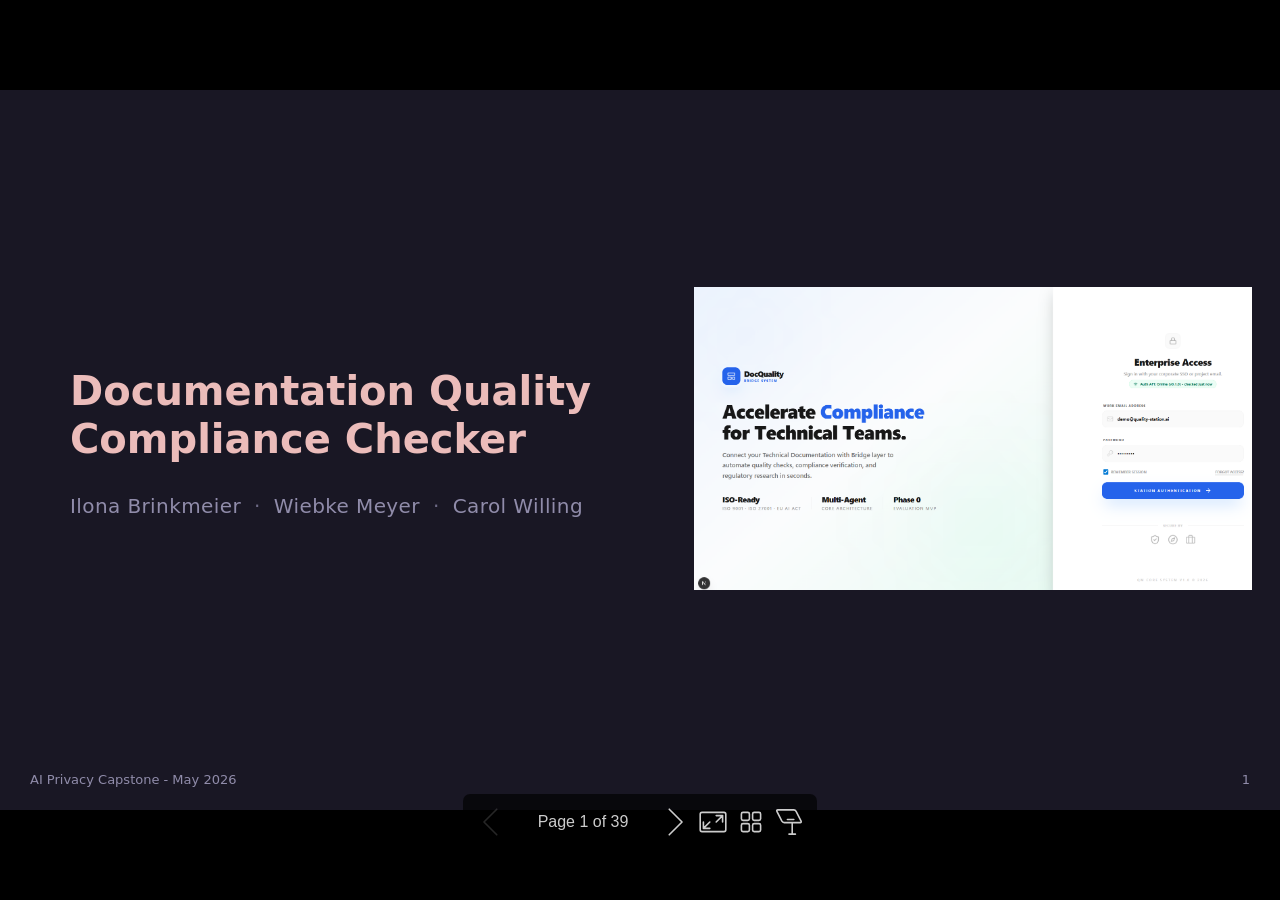
==== docs/capstone-presentation.html @ 7db559d5 "Update styling for second risk" ====
<!DOCTYPE html><html lang="C"><head><title>Documentation Quality Compliance Checker</title><meta property="og:title" content="Documentation Quality Compliance Checker"><meta charset="UTF-8"><meta name="viewport" content="width=device-width,height=device-height,initial-scale=1.0"><meta name="apple-mobile-web-app-capable" content="yes"><meta http-equiv="X-UA-Compatible" content="ie=edge"><meta property="og:type" content="website"><meta name="twitter:card" content="summary"><style>@media screen{body[data-bespoke-view=""] .bespoke-marp-parent>.bespoke-marp-osc>button,body[data-bespoke-view=next] .bespoke-marp-parent>.bespoke-marp-osc>button,body[data-bespoke-view=overview] button.bespoke-marp-overview-close,body[data-bespoke-view=presenter] .bespoke-marp-presenter-container .bespoke-marp-presenter-info-container .bespoke-marp-presenter-info-page-area .bespoke-marp-presenter-info-page,body[data-bespoke-view=presenter] .bespoke-marp-presenter-container .bespoke-marp-presenter-info-container button,body[data-bespoke-view=presenter] .bespoke-marp-presenter-container .bespoke-marp-presenter-note-container button{appearance:none;background-color:initial;border:0;color:inherit;cursor:pointer;font-size:inherit;opacity:.8;outline:none;padding:0;transition:opacity .2s linear;-webkit-tap-highlight-color:transparent}body[data-bespoke-view=""] .bespoke-marp-parent>.bespoke-marp-osc>button:disabled,body[data-bespoke-view=next] .bespoke-marp-parent>.bespoke-marp-osc>button:disabled,body[data-bespoke-view=overview] button.bespoke-marp-overview-close:disabled,body[data-bespoke-view=presenter] .bespoke-marp-presenter-container .bespoke-marp-presenter-info-container .bespoke-marp-presenter-info-page-area .bespoke-marp-presenter-info-page:disabled,body[data-bespoke-view=presenter] .bespoke-marp-presenter-container .bespoke-marp-presenter-info-container button:disabled,body[data-bespoke-view=presenter] .bespoke-marp-presenter-container .bespoke-marp-presenter-note-container button:disabled{cursor:not-allowed;opacity:.15!important}body[data-bespoke-view=""] .bespoke-marp-parent>.bespoke-marp-osc>button:hover,body[data-bespoke-view=next] .bespoke-marp-parent>.bespoke-marp-osc>button:hover,body[data-bespoke-view=overview] button.bespoke-marp-overview-close:hover,body[data-bespoke-view=presenter] .bespoke-marp-presenter-container .bespoke-marp-presenter-info-container .bespoke-marp-presenter-info-page-area .bespoke-marp-presenter-info-page:hover,body[data-bespoke-view=presenter] .bespoke-marp-presenter-container .bespoke-marp-presenter-info-container button:hover,body[data-bespoke-view=presenter] .bespoke-marp-presenter-container .bespoke-marp-presenter-note-container button:hover{opacity:1}body[data-bespoke-view=""] .bespoke-marp-parent>.bespoke-marp-osc>button:hover:active,body[data-bespoke-view=next] .bespoke-marp-parent>.bespoke-marp-osc>button:hover:active,body[data-bespoke-view=overview] button.bespoke-marp-overview-close:hover:active,body[data-bespoke-view=presenter] .bespoke-marp-presenter-container .bespoke-marp-presenter-info-container .bespoke-marp-presenter-info-page-area .bespoke-marp-presenter-info-page:hover:active,body[data-bespoke-view=presenter] .bespoke-marp-presenter-container .bespoke-marp-presenter-info-container button:hover:active,body[data-bespoke-view=presenter] .bespoke-marp-presenter-container .bespoke-marp-presenter-note-container button:hover:active{opacity:.6}body[data-bespoke-view=""] .bespoke-marp-parent>.bespoke-marp-osc>button:hover:not(:disabled),body[data-bespoke-view=next] .bespoke-marp-parent>.bespoke-marp-osc>button:hover:not(:disabled),body[data-bespoke-view=overview] button.bespoke-marp-overview-close:hover:not(:disabled),body[data-bespoke-view=presenter] .bespoke-marp-presenter-container .bespoke-marp-presenter-info-container .bespoke-marp-presenter-info-page-area .bespoke-marp-presenter-info-page:hover:not(:disabled),body[data-bespoke-view=presenter] .bespoke-marp-presenter-container .bespoke-marp-presenter-info-container button:hover:not(:disabled),body[data-bespoke-view=presenter] .bespoke-marp-presenter-container .bespoke-marp-presenter-note-container button:hover:not(:disabled){transition:none}body[data-bespoke-view=""] .bespoke-marp-parent>.bespoke-marp-osc>button[data-bespoke-marp-osc=prev],body[data-bespoke-view=next] .bespoke-marp-parent>.bespoke-marp-osc>button[data-bespoke-marp-osc=prev],body[data-bespoke-view=presenter] .bespoke-marp-presenter-container .bespoke-marp-presenter-info-container button.bespoke-marp-presenter-info-page-prev{background:#0000 url("[data-uri]") no-repeat 50%;background-size:contain;overflow:hidden;text-indent:100%;white-space:nowrap}body[data-bespoke-view=""] .bespoke-marp-parent>.bespoke-marp-osc>button[data-bespoke-marp-osc=next],body[data-bespoke-view=next] .bespoke-marp-parent>.bespoke-marp-osc>button[data-bespoke-marp-osc=next],body[data-bespoke-view=presenter] .bespoke-marp-presenter-container .bespoke-marp-presenter-info-container button.bespoke-marp-presenter-info-page-next{background:#0000 url("[data-uri]") no-repeat 50%;background-size:contain;overflow:hidden;text-indent:100%;white-space:nowrap}body[data-bespoke-view=""] .bespoke-marp-parent>.bespoke-marp-osc>button[data-bespoke-marp-osc=fullscreen],body[data-bespoke-view=next] .bespoke-marp-parent>.bespoke-marp-osc>button[data-bespoke-marp-osc=fullscreen]{background:#0000 url("[data-uri]") no-repeat 50%;background-size:contain;overflow:hidden;text-indent:100%;white-space:nowrap}body[data-bespoke-view=""] .bespoke-marp-parent>.bespoke-marp-osc>button.exit[data-bespoke-marp-osc=fullscreen],body[data-bespoke-view=next] .bespoke-marp-parent>.bespoke-marp-osc>button.exit[data-bespoke-marp-osc=fullscreen]{background-image:url("[data-uri]")}body[data-bespoke-view=""] .bespoke-marp-parent>.bespoke-marp-osc>button[data-bespoke-marp-osc=presenter],body[data-bespoke-view=next] .bespoke-marp-parent>.bespoke-marp-osc>button[data-bespoke-marp-osc=presenter]{background:#0000 url("[data-uri]") no-repeat 50%;background-size:contain;overflow:hidden;text-indent:100%;white-space:nowrap}body[data-bespoke-view=overview] button.bespoke-marp-overview-close,body[data-bespoke-view=presenter] .bespoke-marp-presenter-container .bespoke-marp-presenter-note-container button.bespoke-marp-presenter-note-bigger{background:#0000 url("[data-uri]") no-repeat 50%;background-size:contain;overflow:hidden;text-indent:100%;white-space:nowrap}body[data-bespoke-view=presenter] .bespoke-marp-presenter-container .bespoke-marp-presenter-note-container button.bespoke-marp-presenter-note-smaller{background:#0000 url("[data-uri]") no-repeat 50%;background-size:contain;overflow:hidden;text-indent:100%;white-space:nowrap}body[data-bespoke-view=""] .bespoke-marp-parent>.bespoke-marp-osc>button[data-bespoke-marp-osc=overview],body[data-bespoke-view=next] .bespoke-marp-parent>.bespoke-marp-osc>button[data-bespoke-marp-osc=overview]{background:#0000 url("[data-uri]") no-repeat 50%;background-size:contain;overflow:hidden;text-indent:100%;white-space:nowrap}}@keyframes __bespoke_marp_transition_reduced_outgoing__{0%{opacity:1}to{opacity:0}}@keyframes __bespoke_marp_transition_reduced_incoming__{0%{mix-blend-mode:plus-lighter;opacity:0}to{mix-blend-mode:plus-lighter;opacity:1}}.bespoke-marp-note,.bespoke-marp-osc,.bespoke-progress-parent{display:none;transition:none}@media screen{::view-transition-group(*){animation-duration:var(--marp-bespoke-transition-animation-duration,.5s);animation-timing-function:ease}::view-transition-new(*),::view-transition-old(*){animation-delay:0s;animation-direction:var(--marp-bespoke-transition-animation-direction,normal);animation-duration:var(--marp-bespoke-transition-animation-duration,.5s);animation-fill-mode:both;animation-name:var(--marp-bespoke-transition-animation-name,var(--marp-bespoke-transition-animation-name-fallback,__bespoke_marp_transition_no_animation__));mix-blend-mode:normal}::view-transition-old(*){--marp-bespoke-transition-animation-name-fallback:__bespoke_marp_transition_reduced_outgoing__;animation-timing-function:ease}::view-transition-new(*){--marp-bespoke-transition-animation-name-fallback:__bespoke_marp_transition_reduced_incoming__;animation-timing-function:ease}::view-transition-new(root),::view-transition-old(root){animation-timing-function:linear}::view-transition-new(__bespoke_marp_transition_osc__),::view-transition-old(__bespoke_marp_transition_osc__){animation-duration:0s!important;animation-name:__bespoke_marp_transition_osc__!important}::view-transition-new(__bespoke_marp_transition_osc__){opacity:0!important}.bespoke-marp-transition-warming-up::view-transition-group(*),.bespoke-marp-transition-warming-up::view-transition-new(*),.bespoke-marp-transition-warming-up::view-transition-old(*){animation-play-state:paused!important}body,html{height:100%;margin:0}body{background:#000;overflow:hidden}svg.bespoke-marp-slide{content-visibility:hidden;interactivity:inert;opacity:0;pointer-events:none;z-index:-1}svg.bespoke-marp-slide:not(.bespoke-marp-active) *{view-transition-name:none!important}svg.bespoke-marp-slide.bespoke-marp-active{content-visibility:visible;interactivity:auto;opacity:1;pointer-events:auto;z-index:0}svg.bespoke-marp-slide.bespoke-marp-active.bespoke-marp-active-ready *{animation-name:__bespoke_marp__!important}@supports not (content-visibility:hidden){svg.bespoke-marp-slide[data-bespoke-marp-load=hideable]{display:none}svg.bespoke-marp-slide[data-bespoke-marp-load=hideable].bespoke-marp-active{display:block}}}@media screen and (prefers-reduced-motion:reduce){svg.bespoke-marp-slide *{view-transition-name:none!important}}@media screen{[data-bespoke-marp-fragment=inactive]{visibility:hidden}body[data-bespoke-view=""] .bespoke-marp-parent,body[data-bespoke-view=next] .bespoke-marp-parent{inset:0;position:absolute}body[data-bespoke-view=""] .bespoke-marp-parent>.bespoke-marp-osc,body[data-bespoke-view=next] .bespoke-marp-parent>.bespoke-marp-osc{background:#000000a6;border-radius:7px;bottom:50px;color:#fff;contain:paint;display:block;font-family:Helvetica,Arial,sans-serif;font-size:16px;left:50%;line-height:0;opacity:1;padding:12px;position:absolute;touch-action:manipulation;transform:translateX(-50%);transition:opacity .2s linear;-webkit-user-select:none;user-select:none;view-transition-name:__bespoke_marp_transition_osc__;white-space:nowrap;will-change:transform;z-index:1}body[data-bespoke-view=""] .bespoke-marp-parent>.bespoke-marp-osc>:where(*),body[data-bespoke-view=next] .bespoke-marp-parent>.bespoke-marp-osc>:where(*){margin-left:6px}body[data-bespoke-view=""] .bespoke-marp-parent>.bespoke-marp-osc>:where(*):where(:first-child),body[data-bespoke-view=next] .bespoke-marp-parent>.bespoke-marp-osc>:where(*):where(:first-child){margin-left:0}body[data-bespoke-view=""] .bespoke-marp-parent>.bespoke-marp-osc>span,body[data-bespoke-view=next] .bespoke-marp-parent>.bespoke-marp-osc>span{opacity:.8}body[data-bespoke-view=""] .bespoke-marp-parent>.bespoke-marp-osc>span[data-bespoke-marp-osc=page],body[data-bespoke-view=next] .bespoke-marp-parent>.bespoke-marp-osc>span[data-bespoke-marp-osc=page]{display:inline-block;min-width:140px;text-align:center}body[data-bespoke-view=""] .bespoke-marp-parent>.bespoke-marp-osc>button[data-bespoke-marp-osc=fullscreen],body[data-bespoke-view=""] .bespoke-marp-parent>.bespoke-marp-osc>button[data-bespoke-marp-osc=next],body[data-bespoke-view=""] .bespoke-marp-parent>.bespoke-marp-osc>button[data-bespoke-marp-osc=overview],body[data-bespoke-view=""] .bespoke-marp-parent>.bespoke-marp-osc>button[data-bespoke-marp-osc=presenter],body[data-bespoke-view=""] .bespoke-marp-parent>.bespoke-marp-osc>button[data-bespoke-marp-osc=prev],body[data-bespoke-view=next] .bespoke-marp-parent>.bespoke-marp-osc>button[data-bespoke-marp-osc=fullscreen],body[data-bespoke-view=next] .bespoke-marp-parent>.bespoke-marp-osc>button[data-bespoke-marp-osc=next],body[data-bespoke-view=next] .bespoke-marp-parent>.bespoke-marp-osc>button[data-bespoke-marp-osc=overview],body[data-bespoke-view=next] .bespoke-marp-parent>.bespoke-marp-osc>button[data-bespoke-marp-osc=presenter],body[data-bespoke-view=next] .bespoke-marp-parent>.bespoke-marp-osc>button[data-bespoke-marp-osc=prev]{height:32px;line-height:32px;width:32px}body[data-bespoke-view=""] .bespoke-marp-parent.bespoke-marp-inactive,body[data-bespoke-view=next] .bespoke-marp-parent.bespoke-marp-inactive{cursor:none}body[data-bespoke-view=""] .bespoke-marp-parent.bespoke-marp-inactive>.bespoke-marp-osc,body[data-bespoke-view=next] .bespoke-marp-parent.bespoke-marp-inactive>.bespoke-marp-osc{opacity:0;pointer-events:none}body[data-bespoke-view=""] svg.bespoke-marp-slide,body[data-bespoke-view=next] svg.bespoke-marp-slide{height:100%;left:0;position:absolute;top:0;width:100%}body[data-bespoke-view=""] .bespoke-progress-parent{background:#222;display:flex;height:5px;width:100%}body[data-bespoke-view=""] .bespoke-progress-parent+:where(.bespoke-marp-parent){top:5px}body[data-bespoke-view=""] .bespoke-progress-parent .bespoke-progress-bar{background:#0288d1;flex:0 0 0;transition:flex-basis .2s cubic-bezier(0,1,1,1)}body[data-bespoke-view=next]{background:#0000}body[data-bespoke-view=presenter]{background:#161616}body[data-bespoke-view=presenter] .bespoke-marp-presenter-container{display:grid;font-family:Helvetica,Arial,sans-serif;grid-template:"current dragbar next" minmax(140px,1fr) "current dragbar note" 2fr "info    dragbar note" 3em;grid-template-columns:minmax(3px,var(--bespoke-marp-presenter-split-ratio,66%)) 0 minmax(3px,1fr);height:100%;left:0;position:absolute;top:0;width:100%}body[data-bespoke-view=presenter] .bespoke-marp-presenter-container :where(.bespoke-marp-parent){grid-area:current;overflow:hidden;position:relative}body[data-bespoke-view=presenter] .bespoke-marp-presenter-container :where(.bespoke-marp-parent) :where(svg.bespoke-marp-slide){height:calc(100% - 40px);left:20px;pointer-events:none;position:absolute;top:20px;-webkit-user-select:none;user-select:none;width:calc(100% - 40px)}body[data-bespoke-view=presenter] .bespoke-marp-presenter-container :where(.bespoke-marp-parent) :where(svg.bespoke-marp-slide).bespoke-marp-active{filter:drop-shadow(0 3px 10px rgba(0,0,0,.5))}body[data-bespoke-view=presenter] .bespoke-marp-presenter-container .bespoke-marp-presenter-dragbar-container{background:#0288d1;cursor:col-resize;grid-area:dragbar;margin-left:-3px;opacity:0;position:relative;transition:opacity .4s linear .1s;width:6px;z-index:10}body[data-bespoke-view=presenter] .bespoke-marp-presenter-container .bespoke-marp-presenter-dragbar-container:hover{opacity:1}body[data-bespoke-view=presenter] .bespoke-marp-presenter-container .bespoke-marp-presenter-dragbar-container.active{opacity:1;transition-delay:0s}body[data-bespoke-view=presenter] .bespoke-marp-presenter-container .bespoke-marp-presenter-next-container{background:#222;cursor:pointer;display:none;grid-area:next;overflow:hidden;position:relative}body[data-bespoke-view=presenter] .bespoke-marp-presenter-container .bespoke-marp-presenter-next-container.active{display:block}body[data-bespoke-view=presenter] .bespoke-marp-presenter-container .bespoke-marp-presenter-next-container iframe.bespoke-marp-presenter-next{background:#0000;border:0;display:block;filter:drop-shadow(0 3px 10px rgba(0,0,0,.5));height:calc(100% - 40px);left:20px;pointer-events:none;position:absolute;interactivity:inert;top:20px;-webkit-user-select:none;user-select:none;width:calc(100% - 40px)}body[data-bespoke-view=presenter] .bespoke-marp-presenter-container .bespoke-marp-presenter-note-container{background:#222;color:#eee;grid-area:note;position:relative;z-index:1}body[data-bespoke-view=presenter] .bespoke-marp-presenter-container .bespoke-marp-presenter-note-container button{height:1.5em;line-height:1.5em;width:1.5em}body[data-bespoke-view=presenter] .bespoke-marp-presenter-container .bespoke-marp-presenter-note-container .bespoke-marp-presenter-note-wrapper{display:block;inset:0;position:absolute}body[data-bespoke-view=presenter] .bespoke-marp-presenter-container .bespoke-marp-presenter-note-container .bespoke-marp-presenter-note-buttons{background:#000000a6;border-radius:4px;bottom:0;display:flex;gap:4px;margin:12px;opacity:0;padding:6px;pointer-events:none;position:absolute;right:0;transition:opacity .2s linear}body[data-bespoke-view=presenter] .bespoke-marp-presenter-container .bespoke-marp-presenter-note-container .bespoke-marp-presenter-note-buttons:focus-within,body[data-bespoke-view=presenter] .bespoke-marp-presenter-container .bespoke-marp-presenter-note-container .bespoke-marp-presenter-note-wrapper:focus-within+.bespoke-marp-presenter-note-buttons,body[data-bespoke-view=presenter] .bespoke-marp-presenter-container .bespoke-marp-presenter-note-container:hover .bespoke-marp-presenter-note-buttons{opacity:1;pointer-events:auto}body[data-bespoke-view=presenter] .bespoke-marp-presenter-container .bespoke-marp-presenter-note-container .bespoke-marp-note{box-sizing:border-box;font-size:calc(1.1em*var(--bespoke-marp-note-font-scale, 1));height:calc(100% - 40px);margin:20px;overflow:auto;padding-right:3px;white-space:pre-wrap;width:calc(100% - 40px);word-wrap:break-word;scrollbar-color:#eeeeee80 #0000;scrollbar-width:thin}body[data-bespoke-view=presenter] .bespoke-marp-presenter-container .bespoke-marp-presenter-note-container .bespoke-marp-note::-webkit-scrollbar{width:6px}body[data-bespoke-view=presenter] .bespoke-marp-presenter-container .bespoke-marp-presenter-note-container .bespoke-marp-note::-webkit-scrollbar-track{background:#0000}body[data-bespoke-view=presenter] .bespoke-marp-presenter-container .bespoke-marp-presenter-note-container .bespoke-marp-note::-webkit-scrollbar-thumb{background:#eeeeee80;border-radius:6px}body[data-bespoke-view=presenter] .bespoke-marp-presenter-container .bespoke-marp-presenter-note-container .bespoke-marp-note:empty{pointer-events:none}body[data-bespoke-view=presenter] .bespoke-marp-presenter-container .bespoke-marp-presenter-note-container .bespoke-marp-note.active{display:block}body[data-bespoke-view=presenter] .bespoke-marp-presenter-container .bespoke-marp-presenter-note-container .bespoke-marp-note p:first-child{margin-top:0}body[data-bespoke-view=presenter] .bespoke-marp-presenter-container .bespoke-marp-presenter-note-container .bespoke-marp-note p:last-child{margin-bottom:0}body[data-bespoke-view=presenter] .bespoke-marp-presenter-container .bespoke-marp-presenter-info-container{align-items:center;box-sizing:border-box;color:#eee;display:flex;flex-wrap:nowrap;grid-area:info;justify-content:center;overflow:hidden;padding:0 10px}body[data-bespoke-view=presenter] .bespoke-marp-presenter-container .bespoke-marp-presenter-info-container .bespoke-marp-presenter-info-page-area,body[data-bespoke-view=presenter] .bespoke-marp-presenter-container .bespoke-marp-presenter-info-container .bespoke-marp-presenter-info-time,body[data-bespoke-view=presenter] .bespoke-marp-presenter-container .bespoke-marp-presenter-info-container .bespoke-marp-presenter-info-timer{box-sizing:border-box;display:block;padding:0 10px;white-space:nowrap;width:100%}body[data-bespoke-view=presenter] .bespoke-marp-presenter-container .bespoke-marp-presenter-info-container button{height:1.5em;line-height:1.5em;width:1.5em}body[data-bespoke-view=presenter] .bespoke-marp-presenter-container .bespoke-marp-presenter-info-container .bespoke-marp-presenter-info-page-area{order:2;text-align:center}body[data-bespoke-view=presenter] .bespoke-marp-presenter-container .bespoke-marp-presenter-info-container .bespoke-marp-presenter-info-page-area .bespoke-marp-presenter-info-page{display:inline-block;min-width:120px;text-align:center}body[data-bespoke-view=presenter] .bespoke-marp-presenter-container .bespoke-marp-presenter-info-container .bespoke-marp-presenter-info-time{color:#999;order:1;text-align:left}body[data-bespoke-view=presenter] .bespoke-marp-presenter-container .bespoke-marp-presenter-info-container .bespoke-marp-presenter-info-timer{color:#999;order:3;text-align:right}body[data-bespoke-view=presenter] .bespoke-marp-presenter-container .bespoke-marp-presenter-info-container .bespoke-marp-presenter-info-timer:hover{cursor:pointer}body[data-bespoke-view=overview]{background:#161616;overflow:auto}body[data-bespoke-view=overview] [data-bespoke-marp-fragment=inactive]{visibility:visible}body[data-bespoke-view=overview] .bespoke-marp-overview-header{backdrop-filter:blur(4px);background:#222222d9;box-shadow:0 3px 10px #00000080;box-sizing:border-box;display:flex;height:48px;inset:0 0 auto;justify-content:flex-end;padding:10px;position:fixed;z-index:1}body[data-bespoke-view=overview] button.bespoke-marp-overview-close{height:28px;line-height:28px;transform:rotate(45deg);width:28px}body[data-bespoke-view=overview] .bespoke-marp-parent{display:grid;gap:40px;grid-template-columns:repeat(auto-fit,minmax(0,240px));justify-content:space-around;padding:30px}body[data-bespoke-view=overview] .bespoke-marp-parent svg.bespoke-marp-slide{--bov-selected:#0000;--bov-focus:#161616;--bov-focus-outline:#0000;background-image:conic-gradient(#161616 0 0),conic-gradient(var(--bov-focus) 0 0),conic-gradient(var(--bov-focus-outline) 0 0),conic-gradient(var(--bov-selected) 0 0);background-position:5px 5px,3px 3px,2px 2px,0 0;background-repeat:no-repeat;background-size:calc(100% - 10px) calc(100% - 10px),calc(100% - 6px) calc(100% - 6px),calc(100% - 4px) calc(100% - 4px),100% 100%;content-visibility:visible;cursor:pointer;filter:drop-shadow(0 3px 10px rgba(0,0,0,.5));margin:-6px;padding:6px;interactivity:auto;opacity:1;outline:0;pointer-events:auto;scroll-margin-block:30px;width:100%;z-index:0}body[data-bespoke-view=overview] .bespoke-marp-parent svg.bespoke-marp-slide *,body[data-bespoke-view=overview] .bespoke-marp-parent svg.bespoke-marp-slide.bespoke-marp-active *{pointer-events:none;interactivity:inert}body[data-bespoke-view=overview] .bespoke-marp-parent svg.bespoke-marp-slide:active,body[data-bespoke-view=overview] .bespoke-marp-parent svg.bespoke-marp-slide:focus-visible,body[data-bespoke-view=overview] .bespoke-marp-parent svg.bespoke-marp-slide:hover{--bov-focus-outline:#161616}body[data-bespoke-view=overview] .bespoke-marp-parent svg.bespoke-marp-slide:focus-visible,body[data-bespoke-view=overview] .bespoke-marp-parent svg.bespoke-marp-slide:hover{--bov-focus:#999}body[data-bespoke-view=overview] .bespoke-marp-parent svg.bespoke-marp-slide:active{--bov-focus:#eee}body[data-bespoke-view=overview] .bespoke-marp-parent svg.bespoke-marp-slide.bespoke-marp-active{--bov-selected:#0288d1}body[data-bespoke-view=overview]:has(.bespoke-marp-overview-header) .bespoke-marp-parent{padding-top:78px}body[data-bespoke-view=overview]:has(.bespoke-marp-overview-header) .bespoke-marp-parent svg.bespoke-marp-slide{scroll-margin-top:78px}.bespoke-marp-overview{background:#000000a6;inset:0;opacity:0;pointer-events:none;position:fixed;transition:opacity .1s ease;z-index:10}.bespoke-marp-overview iframe{background:#222;border:0;display:block;height:100%;left:0;position:absolute;top:0;width:100%}.bespoke-marp-overview[data-open="1"]{opacity:1;pointer-events:auto}}@media print{.bespoke-marp-overview,.bespoke-marp-presenter-info-container,.bespoke-marp-presenter-next-container,.bespoke-marp-presenter-note-container{display:none}}</style><style>@import "schema";@import "structure";div#\:\$p > svg > foreignObject > section{width:1280px;height:720px;box-sizing:border-box;overflow:hidden;position:relative;scroll-snap-align:center center;-webkit-text-size-adjust:100%;text-size-adjust:100%}div#\:\$p > svg > foreignObject > section::after{bottom:0;content:attr(data-marpit-pagination);padding:inherit;pointer-events:none;position:absolute;right:0}div#\:\$p > svg > foreignObject > section:not([data-marpit-pagination])::after{display:none}div#\:\$p > svg > foreignObject > section :is(h1, marp-h1){font-size:2em;margin-block:0.67em}div#\:\$p > svg > foreignObject > section video::-webkit-media-controls{will-change:transform}@page {size:1280px 720px;margin:0}@media print{html, body{background-color:#fff;margin:0;page-break-inside:avoid;break-inside:avoid-page}div#\:\$p > svg > foreignObject > section{page-break-before:always;break-before:page}div#\:\$p > svg > foreignObject > section, div#\:\$p > svg > foreignObject > section *{-webkit-print-color-adjust:exact!important;animation-delay:0s!important;animation-duration:0s!important;color-adjust:exact!important;print-color-adjust:exact!important;transition:none!important}div#\:\$p > svg[data-marpit-svg]{display:block;height:100vh;width:100vw}}div#\:\$p > svg > foreignObject > section{--fgColor-danger:light-dark(#d1242f, #f85149);--bgColor-attention-muted:light-dark(#fff8c5, #bb800926);--bgColor-muted:light-dark(#f6f8fa, #151b23);--bgColor-neutral-muted:light-dark(#818b981f, #656c7633);--borderColor-accent-emphasis:light-dark(#0969da, #1f6feb);--borderColor-attention-emphasis:light-dark(#9a6700, #9e6a03);--borderColor-danger-emphasis:light-dark(#cf222e, #da3633);--borderColor-default:light-dark(#d1d9e0, #3d444d);--borderColor-done-emphasis:light-dark(#8250df, #8957e5);--borderColor-success-emphasis:light-dark(#1a7f37, #238636);--color-prettylights-syntax-brackethighlighter-angle:light-dark(#59636e, #9198a1);--color-prettylights-syntax-brackethighlighter-unmatched:light-dark(#82071e, #f85149);--color-prettylights-syntax-carriage-return-bg:light-dark(#cf222e, #b62324);--color-prettylights-syntax-carriage-return-text:light-dark(#f6f8fa, #f0f6fc);--color-prettylights-syntax-comment:light-dark(#59636e, #9198a1);--color-prettylights-syntax-constant:light-dark(#0550ae, #79c0ff);--color-prettylights-syntax-constant-other-reference-link:light-dark(#0a3069, #a5d6ff);--color-prettylights-syntax-entity:light-dark(#6639ba, #d2a8ff);--color-prettylights-syntax-entity-tag:light-dark(#0550ae, #7ee787);--color-prettylights-syntax-invalid-illegal-text:light-dark(var(--fgColor-danger), var(--fgColor-danger));--color-prettylights-syntax-keyword:light-dark(#cf222e, #ff7b72);--color-prettylights-syntax-markup-changed-bg:light-dark(#ffd8b5, #5a1e02);--color-prettylights-syntax-markup-changed-text:light-dark(#953800, #ffdfb6);--color-prettylights-syntax-markup-deleted-bg:light-dark(#ffebe9, #67060c);--color-prettylights-syntax-markup-deleted-text:light-dark(#82071e, #ffdcd7);--color-prettylights-syntax-markup-heading:light-dark(#0550ae, #1f6feb);--color-prettylights-syntax-markup-ignored-bg:light-dark(#0550ae, #1158c7);--color-prettylights-syntax-markup-ignored-text:light-dark(#d1d9e0, #f0f6fc);--color-prettylights-syntax-markup-inserted-bg:light-dark(#dafbe1, #033a16);--color-prettylights-syntax-markup-inserted-text:light-dark(#116329, #aff5b4);--color-prettylights-syntax-markup-list:light-dark(#3b2300, #f2cc60);--color-prettylights-syntax-meta-diff-range:light-dark(#8250df, #d2a8ff);--color-prettylights-syntax-string:light-dark(#0a3069, #a5d6ff);--color-prettylights-syntax-string-regexp:light-dark(#116329, #7ee787);--color-prettylights-syntax-sublimelinter-gutter-mark:light-dark(#818b98, #3d444d);--color-prettylights-syntax-variable:light-dark(#953800, #ffa657);--fgColor-accent:light-dark(#0969da, #4493f8);--fgColor-attention:light-dark(#9a6700, #d29922);--fgColor-done:light-dark(#8250df, #ab7df8);--fgColor-muted:light-dark(#59636e, #9198a1);--fgColor-success:light-dark(#1a7f37, #3fb950);--bgColor-default:light-dark(#fff, #0d1117);--borderColor-muted:light-dark(#d1d9e0b3, #3d444db3);--color-prettylights-syntax-invalid-illegal-bg:light-dark(var(--bgColor-danger-muted), var(--bgColor-danger-muted));--color-prettylights-syntax-markup-bold:light-dark(#1f2328, #f0f6fc);--color-prettylights-syntax-markup-italic:light-dark(#1f2328, #f0f6fc);--color-prettylights-syntax-storage-modifier-import:light-dark(#1f2328, #f0f6fc);--fgColor-default:light-dark(#1f2328, #f0f6fc);--focus-outlineColor:light-dark(var(--borderColor-accent-emphasis), var(--borderColor-accent-emphasis));--borderColor-neutral-muted:light-dark(var(--borderColor-muted), var(--borderColor-muted));--base-size-16:calc(var(--marpit-root-font-size, 1rem) * 1);--base-size-24:calc(var(--marpit-root-font-size, 1rem) * 1.5);--base-size-4:calc(var(--marpit-root-font-size, 1rem) * 0.25);--base-size-40:calc(var(--marpit-root-font-size, 1rem) * 2.5);--base-size-8:calc(var(--marpit-root-font-size, 1rem) * 0.5);--base-text-weight-medium:500;--base-text-weight-normal:400;--base-text-weight-semibold:600;--fontStack-monospace:ui-monospace, SFMono-Regular, SF Mono, Menlo, Consolas, Liberation Mono, monospace;--fontStack-sansSerif:-apple-system, BlinkMacSystemFont, "Segoe UI", "Noto Sans", Helvetica, Arial, sans-serif, "Apple Color Emoji", "Segoe UI Emoji";}/*!
 * Marp default theme.
 *
 * @theme default
 * @author Yuki Hattori
 *
 * @auto-scaling true
 * @size 16:9 1280px 720px
 * @size 4:3 960px 720px
 */div#\:\$p > svg > foreignObject > section [data-theme=light],div#\:\$p > svg > foreignObject > section{color-scheme:light}div#\:\$p > svg > foreignObject > section [data-theme=dark],div#\:\$p > svg > foreignObject > section:where(.invert){color-scheme:dark}div#\:\$p > svg > foreignObject > section{-ms-text-size-adjust:100%;-webkit-text-size-adjust:100%;background-color:var(--bgColor-default);color:var(--fgColor-default);font-family:var(--fontStack-sansSerif, -apple-system, BlinkMacSystemFont, "Segoe UI", "Noto Sans", Helvetica, Arial, sans-serif, "Apple Color Emoji", "Segoe UI Emoji");font-size:16px;font-weight:var(--base-text-weight-normal, 400);line-height:1.5;margin:0;word-wrap:break-word}div#\:\$p > svg > foreignObject > section{--marpit-root-font-size:16px}div#\:\$p > svg > foreignObject > section a{text-decoration:underline;text-underline-offset:calc(var(--marpit-root-font-size, 1rem) * .2)}div#\:\$p > svg > foreignObject > section :is(h1, marp-h1):hover .anchor .octicon-link:before,div#\:\$p > svg > foreignObject > section :is(h2, marp-h2):hover .anchor .octicon-link:before,div#\:\$p > svg > foreignObject > section :is(h3, marp-h3):hover .anchor .octicon-link:before,div#\:\$p > svg > foreignObject > section :is(h4, marp-h4):hover .anchor .octicon-link:before,div#\:\$p > svg > foreignObject > section :is(h5, marp-h5):hover .anchor .octicon-link:before,div#\:\$p > svg > foreignObject > section :is(h6, marp-h6):hover .anchor .octicon-link:before{background-color:currentColor;content:" ";display:inline-block;height:16px;-webkit-mask-image:url('data:image/svg+xml;charset=utf-8,<svg xmlns="http://www.w3.org/2000/svg" aria-hidden="true" viewBox="0 0 16 16"><path fill-rule="evenodd" d="M7.775 3.275a.75.75 0 0 0 1.06 1.06l1.25-1.25a2 2 0 1 1 2.83 2.83l-2.5 2.5a2 2 0 0 1-2.83 0 .75.75 0 0 0-1.06 1.06 3.5 3.5 0 0 0 4.95 0l2.5-2.5a3.5 3.5 0 0 0-4.95-4.95zm-4.69 9.64a2 2 0 0 1 0-2.83l2.5-2.5a2 2 0 0 1 2.83 0 .75.75 0 0 0 1.06-1.06 3.5 3.5 0 0 0-4.95 0l-2.5 2.5a3.5 3.5 0 0 0 4.95 4.95l1.25-1.25a.75.75 0 0 0-1.06-1.06l-1.25 1.25a2 2 0 0 1-2.83 0"/></svg>');mask-image:url('data:image/svg+xml;charset=utf-8,<svg xmlns="http://www.w3.org/2000/svg" aria-hidden="true" viewBox="0 0 16 16"><path fill-rule="evenodd" d="M7.775 3.275a.75.75 0 0 0 1.06 1.06l1.25-1.25a2 2 0 1 1 2.83 2.83l-2.5 2.5a2 2 0 0 1-2.83 0 .75.75 0 0 0-1.06 1.06 3.5 3.5 0 0 0 4.95 0l2.5-2.5a3.5 3.5 0 0 0-4.95-4.95zm-4.69 9.64a2 2 0 0 1 0-2.83l2.5-2.5a2 2 0 0 1 2.83 0 .75.75 0 0 0 1.06-1.06 3.5 3.5 0 0 0-4.95 0l-2.5 2.5a3.5 3.5 0 0 0 4.95 4.95l1.25-1.25a.75.75 0 0 0-1.06-1.06l-1.25 1.25a2 2 0 0 1-2.83 0"/></svg>');width:16px}div#\:\$p > svg > foreignObject > section details,div#\:\$p > svg > foreignObject > section figcaption,div#\:\$p > svg > foreignObject > section figure{display:block}div#\:\$p > svg > foreignObject > section summary{display:list-item}div#\:\$p > svg > foreignObject > section [hidden]{display:none!important}div#\:\$p > svg > foreignObject > section a{background-color:transparent;color:var(--fgColor-accent);text-decoration:none}div#\:\$p > svg > foreignObject > section abbr[title]{border-bottom:none;-webkit-text-decoration:underline dotted;text-decoration:underline dotted}div#\:\$p > svg > foreignObject > section b,div#\:\$p > svg > foreignObject > section strong{font-weight:var(--base-text-weight-semibold, 600)}div#\:\$p > svg > foreignObject > section dfn{font-style:italic}div#\:\$p > svg > foreignObject > section :is(h1, marp-h1){border-bottom:1px solid var(--borderColor-muted);font-size:2em;font-weight:var(--base-text-weight-semibold, 600);margin:.67em 0;padding-bottom:.3em}div#\:\$p > svg > foreignObject > section mark{background-color:var(--bgColor-attention-muted);color:var(--fgColor-default)}div#\:\$p > svg > foreignObject > section small{font-size:90%}div#\:\$p > svg > foreignObject > section sub,div#\:\$p > svg > foreignObject > section sup{font-size:75%;line-height:0;position:relative;vertical-align:baseline}div#\:\$p > svg > foreignObject > section sub{bottom:-.25em}div#\:\$p > svg > foreignObject > section sup{top:-.5em}div#\:\$p > svg > foreignObject > section img{border-style:none;box-sizing:content-box;max-width:100%}div#\:\$p > svg > foreignObject > section code,div#\:\$p > svg > foreignObject > section kbd,div#\:\$p > svg > foreignObject > section :is(pre, marp-pre),div#\:\$p > svg > foreignObject > section samp{font-family:monospace;font-size:1em}div#\:\$p > svg > foreignObject > section figure{margin:1em var(--base-size-40)}div#\:\$p > svg > foreignObject > section hr{background:transparent;background-color:var(--borderColor-default);border:0;box-sizing:content-box;height:.25em;margin:var(--base-size-24) 0;overflow:hidden;padding:0}div#\:\$p > svg > foreignObject > section input{font:inherit;font-family:inherit;font-size:inherit;line-height:inherit;margin:0;overflow:visible}div#\:\$p > svg > foreignObject > section [type=button],div#\:\$p > svg > foreignObject > section [type=reset],div#\:\$p > svg > foreignObject > section [type=submit]{-webkit-appearance:button;-moz-appearance:button;appearance:button}div#\:\$p > svg > foreignObject > section [type=checkbox],div#\:\$p > svg > foreignObject > section [type=radio]{box-sizing:border-box;padding:0}div#\:\$p > svg > foreignObject > section [type=number]::-webkit-inner-spin-button,div#\:\$p > svg > foreignObject > section [type=number]::-webkit-outer-spin-button{height:auto}div#\:\$p > svg > foreignObject > section [type=search]::-webkit-search-cancel-button,div#\:\$p > svg > foreignObject > section [type=search]::-webkit-search-decoration{-webkit-appearance:none;appearance:none}div#\:\$p > svg > foreignObject > section ::-webkit-input-placeholder{color:inherit;opacity:.54}div#\:\$p > svg > foreignObject > section ::-webkit-file-upload-button{-webkit-appearance:button;appearance:button;font:inherit}div#\:\$p > svg > foreignObject > section a:hover{text-decoration:underline}div#\:\$p > svg > foreignObject > section ::-moz-placeholder{color:var(--fgColor-muted);opacity:1}div#\:\$p > svg > foreignObject > section ::placeholder{color:var(--fgColor-muted);opacity:1}div#\:\$p > svg > foreignObject > section hr:after,div#\:\$p > svg > foreignObject > section hr:before{content:"";display:table}div#\:\$p > svg > foreignObject > section hr:after{clear:both}div#\:\$p > svg > foreignObject > section table{border-collapse:collapse;border-spacing:0;display:block;font-variant:tabular-nums;max-width:100%;overflow:auto;width:-moz-max-content;width:max-content}div#\:\$p > svg > foreignObject > section td,div#\:\$p > svg > foreignObject > section th{padding:0}div#\:\$p > svg > foreignObject > section details summary{cursor:pointer}div#\:\$p > svg > foreignObject > section [role=button]:focus,div#\:\$p > svg > foreignObject > section a:focus,div#\:\$p > svg > foreignObject > section input[type=checkbox]:focus,div#\:\$p > svg > foreignObject > section input[type=radio]:focus{box-shadow:none;outline:2px solid var(--focus-outlineColor);outline-offset:-2px}div#\:\$p > svg > foreignObject > section [role=button]:focus:not(:focus-visible),div#\:\$p > svg > foreignObject > section a:focus:not(:focus-visible),div#\:\$p > svg > foreignObject > section input[type=checkbox]:focus:not(:focus-visible),div#\:\$p > svg > foreignObject > section input[type=radio]:focus:not(:focus-visible){outline:1px solid transparent}div#\:\$p > svg > foreignObject > section [role=button]:focus-visible,div#\:\$p > svg > foreignObject > section a:focus-visible,div#\:\$p > svg > foreignObject > section input[type=checkbox]:focus-visible,div#\:\$p > svg > foreignObject > section input[type=radio]:focus-visible{box-shadow:none;outline:2px solid var(--focus-outlineColor);outline-offset:-2px}div#\:\$p > svg > foreignObject > section a:not([class]):focus,div#\:\$p > svg > foreignObject > section a:not([class]):focus-visible,div#\:\$p > svg > foreignObject > section input[type=checkbox]:focus,div#\:\$p > svg > foreignObject > section input[type=checkbox]:focus-visible,div#\:\$p > svg > foreignObject > section input[type=radio]:focus,div#\:\$p > svg > foreignObject > section input[type=radio]:focus-visible{outline-offset:0}div#\:\$p > svg > foreignObject > section kbd{background-color:var(--bgColor-muted);border-bottom-color:var(--borderColor-neutral-muted);border:1px solid var(--borderColor-neutral-muted);border-radius:6px;box-shadow:inset 0 -1px 0 var(--borderColor-neutral-muted);color:var(--fgColor-default);display:inline-block;font:11px var(--fontStack-monospace, ui-monospace, SFMono-Regular, SF Mono, Menlo, Consolas, Liberation Mono, monospace);line-height:10px;padding:var(--base-size-4);vertical-align:middle}div#\:\$p > svg > foreignObject > section :is(h1, marp-h1),div#\:\$p > svg > foreignObject > section :is(h2, marp-h2),div#\:\$p > svg > foreignObject > section :is(h3, marp-h3),div#\:\$p > svg > foreignObject > section :is(h4, marp-h4),div#\:\$p > svg > foreignObject > section :is(h5, marp-h5),div#\:\$p > svg > foreignObject > section :is(h6, marp-h6){font-weight:var(--base-text-weight-semibold, 600);line-height:1.25;margin-bottom:var(--base-size-16);margin-top:var(--base-size-24)}div#\:\$p > svg > foreignObject > section :is(h2, marp-h2){border-bottom:1px solid var(--borderColor-muted);font-size:1.5em;padding-bottom:.3em}div#\:\$p > svg > foreignObject > section :is(h2, marp-h2),div#\:\$p > svg > foreignObject > section :is(h3, marp-h3){font-weight:var(--base-text-weight-semibold, 600)}div#\:\$p > svg > foreignObject > section :is(h3, marp-h3){font-size:1.25em}div#\:\$p > svg > foreignObject > section :is(h4, marp-h4){font-size:1em}div#\:\$p > svg > foreignObject > section :is(h4, marp-h4),div#\:\$p > svg > foreignObject > section :is(h5, marp-h5){font-weight:var(--base-text-weight-semibold, 600)}div#\:\$p > svg > foreignObject > section :is(h5, marp-h5){font-size:.875em}div#\:\$p > svg > foreignObject > section :is(h6, marp-h6){color:var(--fgColor-muted);font-size:.85em;font-weight:var(--base-text-weight-semibold, 600)}div#\:\$p > svg > foreignObject > section p{margin-bottom:10px;margin-top:0}div#\:\$p > svg > foreignObject > section blockquote{border-left:.25em solid var(--borderColor-default);color:var(--fgColor-muted);margin:0;padding:0 1em}div#\:\$p > svg > foreignObject > section ol,div#\:\$p > svg > foreignObject > section ul{margin-bottom:0;margin-top:0;padding-left:2em}div#\:\$p > svg > foreignObject > section ol ol,div#\:\$p > svg > foreignObject > section ul ol{list-style-type:lower-roman}div#\:\$p > svg > foreignObject > section ol ol ol,div#\:\$p > svg > foreignObject > section ol ul ol,div#\:\$p > svg > foreignObject > section ul ol ol,div#\:\$p > svg > foreignObject > section ul ul ol{list-style-type:lower-alpha}div#\:\$p > svg > foreignObject > section dd{margin-left:0}div#\:\$p > svg > foreignObject > section code,div#\:\$p > svg > foreignObject > section :is(pre, marp-pre),div#\:\$p > svg > foreignObject > section samp,div#\:\$p > svg > foreignObject > section tt{font-family:var(--fontStack-monospace, ui-monospace, SFMono-Regular, SF Mono, Menlo, Consolas, Liberation Mono, monospace);font-size:12px}div#\:\$p > svg > foreignObject > section :is(pre, marp-pre){margin-bottom:0;margin-top:0;word-wrap:normal}div#\:\$p > svg > foreignObject > section .octicon{display:inline-block;fill:currentColor;overflow:visible!important;vertical-align:text-bottom}div#\:\$p > svg > foreignObject > section input::-webkit-inner-spin-button,div#\:\$p > svg > foreignObject > section input::-webkit-outer-spin-button{-webkit-appearance:none;appearance:none;margin:0}div#\:\$p > svg > foreignObject > section .mr-2{margin-right:var(--base-size-8, 8px)!important}div#\:\$p > svg > foreignObject > section:after,div#\:\$p > svg > foreignObject > section:before{display:table}div#\:\$p > svg > foreignObject > section:after{clear:both}div#\:\$p > svg > foreignObject > section>:first-child{margin-top:0!important}div#\:\$p > svg > foreignObject > section>:last-child{margin-bottom:0!important}div#\:\$p > svg > foreignObject > section a:not([href]){color:inherit;text-decoration:none}div#\:\$p > svg > foreignObject > section .absent{color:var(--fgColor-danger)}div#\:\$p > svg > foreignObject > section .anchor{float:left;line-height:1;margin-left:-20px;padding-right:var(--base-size-4)}div#\:\$p > svg > foreignObject > section .anchor:focus{outline:none}div#\:\$p > svg > foreignObject > section blockquote,div#\:\$p > svg > foreignObject > section details,div#\:\$p > svg > foreignObject > section dl,div#\:\$p > svg > foreignObject > section ol,div#\:\$p > svg > foreignObject > section p,div#\:\$p > svg > foreignObject > section :is(pre, marp-pre),div#\:\$p > svg > foreignObject > section table,div#\:\$p > svg > foreignObject > section ul{margin-bottom:var(--base-size-16);margin-top:0}div#\:\$p > svg > foreignObject > section blockquote>:first-child{margin-top:0}div#\:\$p > svg > foreignObject > section blockquote>:last-child{margin-bottom:0}div#\:\$p > svg > foreignObject > section :is(h1, marp-h1) .octicon-link,div#\:\$p > svg > foreignObject > section :is(h2, marp-h2) .octicon-link,div#\:\$p > svg > foreignObject > section :is(h3, marp-h3) .octicon-link,div#\:\$p > svg > foreignObject > section :is(h4, marp-h4) .octicon-link,div#\:\$p > svg > foreignObject > section :is(h5, marp-h5) .octicon-link,div#\:\$p > svg > foreignObject > section :is(h6, marp-h6) .octicon-link{color:var(--fgColor-default);vertical-align:middle;visibility:hidden}div#\:\$p > svg > foreignObject > section :is(h1, marp-h1):hover .anchor,div#\:\$p > svg > foreignObject > section :is(h2, marp-h2):hover .anchor,div#\:\$p > svg > foreignObject > section :is(h3, marp-h3):hover .anchor,div#\:\$p > svg > foreignObject > section :is(h4, marp-h4):hover .anchor,div#\:\$p > svg > foreignObject > section :is(h5, marp-h5):hover .anchor,div#\:\$p > svg > foreignObject > section :is(h6, marp-h6):hover .anchor{text-decoration:none}div#\:\$p > svg > foreignObject > section :is(h1, marp-h1):hover .anchor .octicon-link,div#\:\$p > svg > foreignObject > section :is(h2, marp-h2):hover .anchor .octicon-link,div#\:\$p > svg > foreignObject > section :is(h3, marp-h3):hover .anchor .octicon-link,div#\:\$p > svg > foreignObject > section :is(h4, marp-h4):hover .anchor .octicon-link,div#\:\$p > svg > foreignObject > section :is(h5, marp-h5):hover .anchor .octicon-link,div#\:\$p > svg > foreignObject > section :is(h6, marp-h6):hover .anchor .octicon-link{visibility:visible}div#\:\$p > svg > foreignObject > section :is(h1, marp-h1) code,div#\:\$p > svg > foreignObject > section :is(h1, marp-h1) tt,div#\:\$p > svg > foreignObject > section :is(h2, marp-h2) code,div#\:\$p > svg > foreignObject > section :is(h2, marp-h2) tt,div#\:\$p > svg > foreignObject > section :is(h3, marp-h3) code,div#\:\$p > svg > foreignObject > section :is(h3, marp-h3) tt,div#\:\$p > svg > foreignObject > section :is(h4, marp-h4) code,div#\:\$p > svg > foreignObject > section :is(h4, marp-h4) tt,div#\:\$p > svg > foreignObject > section :is(h5, marp-h5) code,div#\:\$p > svg > foreignObject > section :is(h5, marp-h5) tt,div#\:\$p > svg > foreignObject > section :is(h6, marp-h6) code,div#\:\$p > svg > foreignObject > section :is(h6, marp-h6) tt{font-size:inherit;padding:0 .2em}div#\:\$p > svg > foreignObject > section summary :is(h1, marp-h1),div#\:\$p > svg > foreignObject > section summary :is(h2, marp-h2),div#\:\$p > svg > foreignObject > section summary :is(h3, marp-h3),div#\:\$p > svg > foreignObject > section summary :is(h4, marp-h4),div#\:\$p > svg > foreignObject > section summary :is(h5, marp-h5),div#\:\$p > svg > foreignObject > section summary :is(h6, marp-h6){display:inline-block}div#\:\$p > svg > foreignObject > section summary :is(h1, marp-h1) .anchor,div#\:\$p > svg > foreignObject > section summary :is(h2, marp-h2) .anchor,div#\:\$p > svg > foreignObject > section summary :is(h3, marp-h3) .anchor,div#\:\$p > svg > foreignObject > section summary :is(h4, marp-h4) .anchor,div#\:\$p > svg > foreignObject > section summary :is(h5, marp-h5) .anchor,div#\:\$p > svg > foreignObject > section summary :is(h6, marp-h6) .anchor{margin-left:-40px}div#\:\$p > svg > foreignObject > section summary :is(h1, marp-h1),div#\:\$p > svg > foreignObject > section summary :is(h2, marp-h2){border-bottom:0;padding-bottom:0}div#\:\$p > svg > foreignObject > section ol.no-list,div#\:\$p > svg > foreignObject > section ul.no-list{list-style-type:none;padding:0}div#\:\$p > svg > foreignObject > section ol[type="a s"]{list-style-type:lower-alpha}div#\:\$p > svg > foreignObject > section ol[type="A s"]{list-style-type:upper-alpha}div#\:\$p > svg > foreignObject > section ol[type="i s"]{list-style-type:lower-roman}div#\:\$p > svg > foreignObject > section ol[type="I s"]{list-style-type:upper-roman}div#\:\$p > svg > foreignObject > section div>ol:not([type]),div#\:\$p > svg > foreignObject > section ol[type="1"]{list-style-type:decimal}div#\:\$p > svg > foreignObject > section ol ol,div#\:\$p > svg > foreignObject > section ol ul,div#\:\$p > svg > foreignObject > section ul ol,div#\:\$p > svg > foreignObject > section ul ul{margin-bottom:0;margin-top:0}div#\:\$p > svg > foreignObject > section li>p{margin-top:var(--base-size-16)}div#\:\$p > svg > foreignObject > section li+li{margin-top:.25em}div#\:\$p > svg > foreignObject > section dl{padding:0}div#\:\$p > svg > foreignObject > section dl dt{font-size:1em;font-style:italic;font-weight:var(--base-text-weight-semibold, 600);margin-top:var(--base-size-16);padding:0}div#\:\$p > svg > foreignObject > section dl dd{margin-bottom:var(--base-size-16);padding:0 var(--base-size-16)}div#\:\$p > svg > foreignObject > section table th{font-weight:var(--base-text-weight-semibold, 600)}div#\:\$p > svg > foreignObject > section table td,div#\:\$p > svg > foreignObject > section table th{border:1px solid var(--borderColor-default);padding:6px 13px}div#\:\$p > svg > foreignObject > section table td>:last-child{margin-bottom:0}div#\:\$p > svg > foreignObject > section table tr{background-color:var(--bgColor-default);border-top:1px solid var(--borderColor-muted)}div#\:\$p > svg > foreignObject > section table tr:nth-child(2n){background-color:var(--bgColor-muted)}div#\:\$p > svg > foreignObject > section table img{background-color:transparent}div#\:\$p > svg > foreignObject > section img[align=right]{padding-left:20px}div#\:\$p > svg > foreignObject > section img[align=left]{padding-right:20px}div#\:\$p > svg > foreignObject > section .emoji{background-color:transparent;max-width:none;vertical-align:text-top}div#\:\$p > svg > foreignObject > section :is(span, marp-span).frame,div#\:\$p > svg > foreignObject > section :is(span, marp-span).frame>:is(span, marp-span){display:block;overflow:hidden}div#\:\$p > svg > foreignObject > section :is(span, marp-span).frame>:is(span, marp-span){border:1px solid var(--borderColor-default);float:left;margin:13px 0 0;padding:7px;width:auto}div#\:\$p > svg > foreignObject > section :is(span, marp-span).frame :is(span, marp-span) img{display:block;float:left}div#\:\$p > svg > foreignObject > section :is(span, marp-span).frame :is(span, marp-span) :is(span, marp-span){clear:both;color:var(--fgColor-default);display:block;padding:5px 0 0}div#\:\$p > svg > foreignObject > section :is(span, marp-span).align-center{clear:both;display:block;overflow:hidden}div#\:\$p > svg > foreignObject > section :is(span, marp-span).align-center>:is(span, marp-span){display:block;margin:13px auto 0;overflow:hidden;text-align:center}div#\:\$p > svg > foreignObject > section :is(span, marp-span).align-center :is(span, marp-span) img{margin:0 auto;text-align:center}div#\:\$p > svg > foreignObject > section :is(span, marp-span).align-right{clear:both;display:block;overflow:hidden}div#\:\$p > svg > foreignObject > section :is(span, marp-span).align-right>:is(span, marp-span){display:block;margin:13px 0 0;overflow:hidden;text-align:right}div#\:\$p > svg > foreignObject > section :is(span, marp-span).align-right :is(span, marp-span) img{margin:0;text-align:right}div#\:\$p > svg > foreignObject > section :is(span, marp-span).float-left{display:block;float:left;margin-right:13px;overflow:hidden}div#\:\$p > svg > foreignObject > section :is(span, marp-span).float-left :is(span, marp-span){margin:13px 0 0}div#\:\$p > svg > foreignObject > section :is(span, marp-span).float-right{display:block;float:right;margin-left:13px;overflow:hidden}div#\:\$p > svg > foreignObject > section :is(span, marp-span).float-right>:is(span, marp-span){display:block;margin:13px auto 0;overflow:hidden;text-align:right}div#\:\$p > svg > foreignObject > section code,div#\:\$p > svg > foreignObject > section tt{background-color:var(--bgColor-neutral-muted);border-radius:6px;font-size:85%;margin:0;padding:.2em .4em;white-space:break-spaces}div#\:\$p > svg > foreignObject > section code br,div#\:\$p > svg > foreignObject > section tt br{display:none}div#\:\$p > svg > foreignObject > section del code{text-decoration:inherit}div#\:\$p > svg > foreignObject > section samp{font-size:85%}div#\:\$p > svg > foreignObject > section :is(pre, marp-pre) code{font-size:100%}div#\:\$p > svg > foreignObject > section :is(pre, marp-pre)>code{background:transparent;border:0;margin:0;padding:0;white-space:pre;word-break:normal}div#\:\$p > svg > foreignObject > section .highlight{margin-bottom:var(--base-size-16)}div#\:\$p > svg > foreignObject > section .highlight :is(pre, marp-pre){margin-bottom:0;word-break:normal}div#\:\$p > svg > foreignObject > section :is(pre, marp-pre){background-color:var(--bgColor-muted);border-radius:6px;color:var(--fgColor-default);font-size:85%;line-height:1.45;overflow:auto;padding:var(--base-size-16)}div#\:\$p > svg > foreignObject > section :is(pre, marp-pre) code,div#\:\$p > svg > foreignObject > section :is(pre, marp-pre) tt{display:inline;line-height:inherit;margin:0;overflow:visible;padding:0;word-wrap:normal;background-color:transparent;border:0}div#\:\$p > svg > foreignObject > section .csv-data td,div#\:\$p > svg > foreignObject > section .csv-data th{font-size:12px;line-height:1;overflow:hidden;padding:5px;text-align:left;white-space:nowrap}div#\:\$p > svg > foreignObject > section .csv-data .blob-num{background:var(--bgColor-default);border:0;padding:10px var(--base-size-8) 9px;text-align:right}div#\:\$p > svg > foreignObject > section .csv-data tr{border-top:0}div#\:\$p > svg > foreignObject > section .csv-data th{background:var(--bgColor-muted);border-top:0;font-weight:var(--base-text-weight-semibold, 600)}div#\:\$p > svg > foreignObject > section [data-footnote-ref]:before{content:"["}div#\:\$p > svg > foreignObject > section [data-footnote-ref]:after{content:"]"}div#\:\$p > svg > foreignObject > section .footnotes{border-top:1px solid var(--borderColor-default);color:var(--fgColor-muted);font-size:12px}div#\:\$p > svg > foreignObject > section div#\:\$p > svg > foreignObject > section section.footnotes{--marpit-root-font-size:12px}div#\:\$p > svg > foreignObject > section .footnotes ol,div#\:\$p > svg > foreignObject > section .footnotes ol ul{padding-left:var(--base-size-16)}div#\:\$p > svg > foreignObject > section .footnotes ol ul{display:inline-block;margin-top:var(--base-size-16)}div#\:\$p > svg > foreignObject > section .footnotes li{position:relative}div#\:\$p > svg > foreignObject > section .footnotes li:target:before{border:2px solid var(--borderColor-accent-emphasis);border-radius:6px;bottom:calc(var(--base-size-8)*-1);content:"";left:calc(var(--base-size-24)*-1);pointer-events:none;position:absolute;right:calc(var(--base-size-8)*-1);top:calc(var(--base-size-8)*-1)}div#\:\$p > svg > foreignObject > section .footnotes li:target{color:var(--fgColor-default)}div#\:\$p > svg > foreignObject > section .footnotes .data-footnote-backref g-emoji{font-family:monospace}div#\:\$p > svg > foreignObject > section .pl-c{color:var(--color-prettylights-syntax-comment)}div#\:\$p > svg > foreignObject > section .pl-c1,div#\:\$p > svg > foreignObject > section .pl-s .pl-v{color:var(--color-prettylights-syntax-constant)}div#\:\$p > svg > foreignObject > section .pl-e,div#\:\$p > svg > foreignObject > section .pl-en{color:var(--color-prettylights-syntax-entity)}div#\:\$p > svg > foreignObject > section .pl-s .pl-s1,div#\:\$p > svg > foreignObject > section .pl-smi{color:var(--color-prettylights-syntax-storage-modifier-import)}div#\:\$p > svg > foreignObject > section .pl-ent{color:var(--color-prettylights-syntax-entity-tag)}div#\:\$p > svg > foreignObject > section .pl-k{color:var(--color-prettylights-syntax-keyword)}div#\:\$p > svg > foreignObject > section .pl-pds,div#\:\$p > svg > foreignObject > section .pl-s,div#\:\$p > svg > foreignObject > section .pl-s .pl-pse .pl-s1,div#\:\$p > svg > foreignObject > section .pl-sr,div#\:\$p > svg > foreignObject > section .pl-sr .pl-cce,div#\:\$p > svg > foreignObject > section .pl-sr .pl-sra,div#\:\$p > svg > foreignObject > section .pl-sr .pl-sre{color:var(--color-prettylights-syntax-string)}div#\:\$p > svg > foreignObject > section .pl-smw,div#\:\$p > svg > foreignObject > section .pl-v{color:var(--color-prettylights-syntax-variable)}div#\:\$p > svg > foreignObject > section .pl-bu{color:var(--color-prettylights-syntax-brackethighlighter-unmatched)}div#\:\$p > svg > foreignObject > section .pl-ii{background-color:var(--color-prettylights-syntax-invalid-illegal-bg);color:var(--color-prettylights-syntax-invalid-illegal-text)}div#\:\$p > svg > foreignObject > section .pl-c2{background-color:var(--color-prettylights-syntax-carriage-return-bg);color:var(--color-prettylights-syntax-carriage-return-text)}div#\:\$p > svg > foreignObject > section .pl-sr .pl-cce{color:var(--color-prettylights-syntax-string-regexp);font-weight:700}div#\:\$p > svg > foreignObject > section .pl-ml{color:var(--color-prettylights-syntax-markup-list)}div#\:\$p > svg > foreignObject > section .pl-mh,div#\:\$p > svg > foreignObject > section .pl-mh .pl-en,div#\:\$p > svg > foreignObject > section .pl-ms{color:var(--color-prettylights-syntax-markup-heading);font-weight:700}div#\:\$p > svg > foreignObject > section .pl-mi{color:var(--color-prettylights-syntax-markup-italic);font-style:italic}div#\:\$p > svg > foreignObject > section .pl-mb{color:var(--color-prettylights-syntax-markup-bold);font-weight:700}div#\:\$p > svg > foreignObject > section .pl-md{background-color:var(--color-prettylights-syntax-markup-deleted-bg);color:var(--color-prettylights-syntax-markup-deleted-text)}div#\:\$p > svg > foreignObject > section .pl-mi1{background-color:var(--color-prettylights-syntax-markup-inserted-bg);color:var(--color-prettylights-syntax-markup-inserted-text)}div#\:\$p > svg > foreignObject > section .pl-mc{background-color:var(--color-prettylights-syntax-markup-changed-bg);color:var(--color-prettylights-syntax-markup-changed-text)}div#\:\$p > svg > foreignObject > section .pl-mi2{background-color:var(--color-prettylights-syntax-markup-ignored-bg);color:var(--color-prettylights-syntax-markup-ignored-text)}div#\:\$p > svg > foreignObject > section .pl-mdr{color:var(--color-prettylights-syntax-meta-diff-range);font-weight:700}div#\:\$p > svg > foreignObject > section .pl-ba{color:var(--color-prettylights-syntax-brackethighlighter-angle)}div#\:\$p > svg > foreignObject > section .pl-sg{color:var(--color-prettylights-syntax-sublimelinter-gutter-mark)}div#\:\$p > svg > foreignObject > section .pl-corl{color:var(--color-prettylights-syntax-constant-other-reference-link);text-decoration:underline}div#\:\$p > svg > foreignObject > section [role=button]:focus:not(:focus-visible),div#\:\$p > svg > foreignObject > section [role=tabpanel][tabindex="0"]:focus:not(:focus-visible),div#\:\$p > svg > foreignObject > section a:focus:not(:focus-visible),div#\:\$p > svg > foreignObject > section button:focus:not(:focus-visible),div#\:\$p > svg > foreignObject > section summary:focus:not(:focus-visible){box-shadow:none;outline:none}div#\:\$p > svg > foreignObject > section [tabindex="0"]:focus:not(:focus-visible),div#\:\$p > svg > foreignObject > section details-dialog:focus:not(:focus-visible){outline:none}div#\:\$p > svg > foreignObject > section g-emoji{display:inline-block;font-family:Apple Color Emoji,Segoe UI Emoji,Segoe UI Symbol;font-size:1em;font-style:normal!important;font-weight:var(--base-text-weight-normal, 400);line-height:1;min-width:1ch;vertical-align:-.075em}div#\:\$p > svg > foreignObject > section g-emoji img{height:1em;width:1em}div#\:\$p > svg > foreignObject > section a:has(>p,>div,>:is(pre, marp-pre),>blockquote){display:block}div#\:\$p > svg > foreignObject > section a:has(>p,>div,>:is(pre, marp-pre),>blockquote):not(:has(.snippet-clipboard-content,>:is(pre, marp-pre))){width:-moz-fit-content;width:fit-content}div#\:\$p > svg > foreignObject > section a:has(>p,>div,>:is(pre, marp-pre),>blockquote):has(.snippet-clipboard-content,>:is(pre, marp-pre)):focus-visible{outline:2px solid var(--focus-outlineColor);outline-offset:2px}div#\:\$p > svg > foreignObject > section .task-list-item{list-style-type:none}div#\:\$p > svg > foreignObject > section .task-list-item label{font-weight:var(--base-text-weight-normal, 400)}div#\:\$p > svg > foreignObject > section .task-list-item.enabled label{cursor:pointer}div#\:\$p > svg > foreignObject > section .task-list-item+.task-list-item{margin-top:var(--base-size-4)}div#\:\$p > svg > foreignObject > section .task-list-item .handle{display:none}div#\:\$p > svg > foreignObject > section .task-list-item-checkbox{margin:0 .2em .25em -1.4em;vertical-align:middle}div#\:\$p > svg > foreignObject > section ul:dir(rtl) .task-list-item-checkbox{margin:0 -1.6em .25em .2em}div#\:\$p > svg > foreignObject > section ol:dir(rtl) .task-list-item-checkbox{margin:0 -1.6em .25em .2em}div#\:\$p > svg > foreignObject > section .contains-task-list:focus-within .task-list-item-convert-container,div#\:\$p > svg > foreignObject > section .contains-task-list:hover .task-list-item-convert-container{clip-path:none;display:block;height:24px;overflow:visible;width:auto}div#\:\$p > svg > foreignObject > section ::-webkit-calendar-picker-indicator{filter:invert(50%)}div#\:\$p > svg > foreignObject > section .markdown-alert{border-left:.25em solid var(--borderColor-default);color:inherit;margin-bottom:var(--base-size-16);padding:var(--base-size-8) var(--base-size-16)}div#\:\$p > svg > foreignObject > section .markdown-alert>:first-child{margin-top:0}div#\:\$p > svg > foreignObject > section .markdown-alert>:last-child{margin-bottom:0}div#\:\$p > svg > foreignObject > section .markdown-alert .markdown-alert-title{align-items:center;display:flex;font-weight:var(--base-text-weight-medium, 500);line-height:1}div#\:\$p > svg > foreignObject > section .markdown-alert.markdown-alert-note{border-left-color:var(--borderColor-accent-emphasis)}div#\:\$p > svg > foreignObject > section .markdown-alert.markdown-alert-note .markdown-alert-title{color:var(--fgColor-accent)}div#\:\$p > svg > foreignObject > section .markdown-alert.markdown-alert-important{border-left-color:var(--borderColor-done-emphasis)}div#\:\$p > svg > foreignObject > section .markdown-alert.markdown-alert-important .markdown-alert-title{color:var(--fgColor-done)}div#\:\$p > svg > foreignObject > section .markdown-alert.markdown-alert-warning{border-left-color:var(--borderColor-attention-emphasis)}div#\:\$p > svg > foreignObject > section .markdown-alert.markdown-alert-warning .markdown-alert-title{color:var(--fgColor-attention)}div#\:\$p > svg > foreignObject > section .markdown-alert.markdown-alert-tip{border-left-color:var(--borderColor-success-emphasis)}div#\:\$p > svg > foreignObject > section .markdown-alert.markdown-alert-tip .markdown-alert-title{color:var(--fgColor-success)}div#\:\$p > svg > foreignObject > section .markdown-alert.markdown-alert-caution{border-left-color:var(--borderColor-danger-emphasis)}div#\:\$p > svg > foreignObject > section .markdown-alert.markdown-alert-caution .markdown-alert-title{color:var(--fgColor-danger)}div#\:\$p > svg > foreignObject > section>:first-child>.heading-element:first-child{margin-top:0!important}div#\:\$p > svg > foreignObject > section .highlight :is(pre, marp-pre):has(+.zeroclipboard-container){min-height:52px}div#\:\$p > svg > foreignObject > section :is(h1, marp-h1){color:var(--h1-color);font-size:1.6em}div#\:\$p > svg > foreignObject > section :is(h1, marp-h1),div#\:\$p > svg > foreignObject > section :is(h2, marp-h2){border-bottom:none}div#\:\$p > svg > foreignObject > section :is(h2, marp-h2){font-size:1.3em}div#\:\$p > svg > foreignObject > section :is(h3, marp-h3){font-size:1.1em}div#\:\$p > svg > foreignObject > section :is(h4, marp-h4){font-size:1.05em}div#\:\$p > svg > foreignObject > section :is(h5, marp-h5){font-size:1em}div#\:\$p > svg > foreignObject > section :is(h6, marp-h6){font-size:.9em}div#\:\$p > svg > foreignObject > section :is(h1, marp-h1) strong,div#\:\$p > svg > foreignObject > section :is(h2, marp-h2) strong,div#\:\$p > svg > foreignObject > section :is(h3, marp-h3) strong,div#\:\$p > svg > foreignObject > section :is(h4, marp-h4) strong,div#\:\$p > svg > foreignObject > section :is(h5, marp-h5) strong,div#\:\$p > svg > foreignObject > section :is(h6, marp-h6) strong{color:var(--heading-strong-color);font-weight:inherit}div#\:\$p > svg > foreignObject > section :is(h1, marp-h1)::part(auto-scaling),div#\:\$p > svg > foreignObject > section :is(h2, marp-h2)::part(auto-scaling),div#\:\$p > svg > foreignObject > section :is(h3, marp-h3)::part(auto-scaling),div#\:\$p > svg > foreignObject > section :is(h4, marp-h4)::part(auto-scaling),div#\:\$p > svg > foreignObject > section :is(h5, marp-h5)::part(auto-scaling),div#\:\$p > svg > foreignObject > section :is(h6, marp-h6)::part(auto-scaling){max-height:563px}div#\:\$p > svg > foreignObject > section hr{height:0;padding-top:.25em}div#\:\$p > svg > foreignObject > section img{background-color:transparent}div#\:\$p > svg > foreignObject > section :is(pre, marp-pre){border:1px solid var(--borderColor-default);line-height:1.15;overflow:visible}div#\:\$p > svg > foreignObject > section :is(pre, marp-pre)::part(auto-scaling){max-height:529px}div#\:\$p > svg > foreignObject > section :is(pre, marp-pre) :where(.hljs){color:var(--color-prettylights-syntax-storage-modifier-import)}div#\:\$p > svg > foreignObject > section :is(pre, marp-pre) :where(.hljs-doctag),div#\:\$p > svg > foreignObject > section :is(pre, marp-pre) :where(.hljs-keyword),div#\:\$p > svg > foreignObject > section :is(pre, marp-pre) :where(.hljs-meta .hljs-keyword),div#\:\$p > svg > foreignObject > section :is(pre, marp-pre) :where(.hljs-template-tag),div#\:\$p > svg > foreignObject > section :is(pre, marp-pre) :where(.hljs-template-variable),div#\:\$p > svg > foreignObject > section :is(pre, marp-pre) :where(.hljs-type),div#\:\$p > svg > foreignObject > section :is(pre, marp-pre) :where(.hljs-variable.language_){color:var(--color-prettylights-syntax-keyword)}div#\:\$p > svg > foreignObject > section :is(pre, marp-pre) :where(.hljs-title),div#\:\$p > svg > foreignObject > section :is(pre, marp-pre) :where(.hljs-title.class_),div#\:\$p > svg > foreignObject > section :is(pre, marp-pre) :where(.hljs-title.class_.inherited__),div#\:\$p > svg > foreignObject > section :is(pre, marp-pre) :where(.hljs-title.function_){color:var(--color-prettylights-syntax-entity)}div#\:\$p > svg > foreignObject > section :is(pre, marp-pre) :where(.hljs-attr),div#\:\$p > svg > foreignObject > section :is(pre, marp-pre) :where(.hljs-attribute),div#\:\$p > svg > foreignObject > section :is(pre, marp-pre) :where(.hljs-literal),div#\:\$p > svg > foreignObject > section :is(pre, marp-pre) :where(.hljs-meta),div#\:\$p > svg > foreignObject > section :is(pre, marp-pre) :where(.hljs-number),div#\:\$p > svg > foreignObject > section :is(pre, marp-pre) :where(.hljs-operator),div#\:\$p > svg > foreignObject > section :is(pre, marp-pre) :where(.hljs-selector-attr),div#\:\$p > svg > foreignObject > section :is(pre, marp-pre) :where(.hljs-selector-class),div#\:\$p > svg > foreignObject > section :is(pre, marp-pre) :where(.hljs-selector-id),div#\:\$p > svg > foreignObject > section :is(pre, marp-pre) :where(.hljs-variable){color:var(--color-prettylights-syntax-constant)}div#\:\$p > svg > foreignObject > section :is(pre, marp-pre) :where(.hljs-meta .hljs-string),div#\:\$p > svg > foreignObject > section :is(pre, marp-pre) :where(.hljs-regexp),div#\:\$p > svg > foreignObject > section :is(pre, marp-pre) :where(.hljs-string){color:var(--color-prettylights-syntax-string)}div#\:\$p > svg > foreignObject > section :is(pre, marp-pre) :where(.hljs-built_in),div#\:\$p > svg > foreignObject > section :is(pre, marp-pre) :where(.hljs-symbol){color:var(--color-prettylights-syntax-variable)}div#\:\$p > svg > foreignObject > section :is(pre, marp-pre) :where(.hljs-code),div#\:\$p > svg > foreignObject > section :is(pre, marp-pre) :where(.hljs-comment),div#\:\$p > svg > foreignObject > section :is(pre, marp-pre) :where(.hljs-formula){color:var(--color-prettylights-syntax-comment)}div#\:\$p > svg > foreignObject > section :is(pre, marp-pre) :where(.hljs-name),div#\:\$p > svg > foreignObject > section :is(pre, marp-pre) :where(.hljs-quote),div#\:\$p > svg > foreignObject > section :is(pre, marp-pre) :where(.hljs-selector-pseudo),div#\:\$p > svg > foreignObject > section :is(pre, marp-pre) :where(.hljs-selector-tag){color:var(--color-prettylights-syntax-entity-tag)}div#\:\$p > svg > foreignObject > section :is(pre, marp-pre) :where(.hljs-subst){color:var(--color-prettylights-syntax-storage-modifier-import)}div#\:\$p > svg > foreignObject > section :is(pre, marp-pre) :where(.hljs-section){color:var(--color-prettylights-syntax-markup-heading);font-weight:700}div#\:\$p > svg > foreignObject > section :is(pre, marp-pre) :where(.hljs-bullet){color:var(--color-prettylights-syntax-markup-list)}div#\:\$p > svg > foreignObject > section :is(pre, marp-pre) :where(.hljs-emphasis){color:var(--color-prettylights-syntax-markup-italic);font-style:italic}div#\:\$p > svg > foreignObject > section :is(pre, marp-pre) :where(.hljs-strong){color:var(--color-prettylights-syntax-markup-bold);font-weight:700}div#\:\$p > svg > foreignObject > section :is(pre, marp-pre) :where(.hljs-addition){background-color:var(--color-prettylights-syntax-markup-inserted-bg);color:var(--color-prettylights-syntax-markup-inserted-text)}div#\:\$p > svg > foreignObject > section :is(pre, marp-pre) :where(.hljs-deletion){background-color:var(--color-prettylights-syntax-markup-deleted-bg);color:var(--color-prettylights-syntax-markup-deleted-text)}div#\:\$p > svg > foreignObject > section footer,div#\:\$p > svg > foreignObject > section header{color:var(--header-footer-color);font-size:18px;left:30px;margin:0;position:absolute}div#\:\$p > svg > foreignObject > section header{top:21px}div#\:\$p > svg > foreignObject > section footer{bottom:21px}div#\:\$p > svg > foreignObject > section{--h1-color:light-dark(#246, #cee7ff);--header-footer-color:light-dark(hsla(0,0%,40%,.75), hsla(0,0%,60%,.75));--heading-strong-color:light-dark(#48c, #7bf);--paginate-color:light-dark(#777, #999);--base-size-4:4px;--base-size-8:8px;--base-size-16:16px;--base-size-24:24px;--base-size-40:40px;align-items:stretch;display:block;flex-flow:column nowrap;font-size:29px;height:720px;padding:78.5px;place-content:safe center center;width:1280px}div#\:\$p > svg > foreignObject > section{--marpit-root-font-size:29px}div#\:\$p > svg > foreignObject > section>:last-child,div#\:\$p > svg > foreignObject > section[data-footer]>:nth-last-child(2){margin-bottom:0}div#\:\$p > svg > foreignObject > section>:first-child,div#\:\$p > svg > foreignObject > section>header:first-child+*{margin-top:0}div#\:\$p > svg > foreignObject > section:after{bottom:21px;color:var(--paginate-color);font-size:24px;padding:0;position:absolute;right:30px}div#\:\$p > svg > foreignObject > section:after{--marpit-root-font-size:24px}div#\:\$p > svg > foreignObject > section[data-color] :is(h1, marp-h1),div#\:\$p > svg > foreignObject > section[data-color] :is(h2, marp-h2),div#\:\$p > svg > foreignObject > section[data-color] :is(h3, marp-h3),div#\:\$p > svg > foreignObject > section[data-color] :is(h4, marp-h4),div#\:\$p > svg > foreignObject > section[data-color] :is(h5, marp-h5),div#\:\$p > svg > foreignObject > section[data-color] :is(h6, marp-h6){color:currentcolor}div#\:\$p > svg > foreignObject > :where(section){container-type:size}div#\:\$p > svg > foreignObject > section img[data-marp-twemoji]{background:transparent;height:1em;margin:0 .05em 0 .1em;vertical-align:-.1em;width:1em}div#\:\$p > svg > foreignObject > :where(section):not([\20 root]){--base: #191724;--surface: #1f1d2e;--overlay: #26233a;--muted: #6e6a86;--subtle: #908caa;--text: #e0def4;--love: #eb6f92;--gold: #f6c177;--rose: #ebbcba;--pine: #31748f;--foam: #9ccfd8;--iris: #c4a7e7;--highlight-low: #21202e;--highlight-muted: #403d52;--highlight-high: #524f67;font-family:Pier Sans, ui-sans-serif, system-ui, -apple-system, BlinkMacSystemFont, Segoe UI, Roboto, Helvetica Neue, Arial, Noto Sans, sans-serif, "Apple Color Emoji", "Segoe UI Emoji", Segoe UI Symbol, "Noto Color Emoji";font-weight:initial;background-color:var(--base);--slide-height: 720px;--slide-footer-reserve: 72px;--slide-banner-reserve: 74px;--slide-padding-x: 70px;}div#\:\$p > svg > foreignObject > section :is(h1, marp-h1){color:var(--rose);padding-bottom:2mm;margin-bottom:12mm}div#\:\$p > svg > foreignObject > section :is(h2, marp-h2){color:var(--rose)}div#\:\$p > svg > foreignObject > section :is(h3, marp-h3){color:var(--rose)}div#\:\$p > svg > foreignObject > section :is(h4, marp-h4){color:var(--rose)}div#\:\$p > svg > foreignObject > section :is(h5, marp-h5){color:var(--rose)}div#\:\$p > svg > foreignObject > section :is(h6, marp-h6){color:var(--rose)}div#\:\$p > svg > foreignObject > section a{color:var(--iris)}div#\:\$p > svg > foreignObject > section p{font-size:20pt;font-weight:600;color:var(--text)}div#\:\$p > svg > foreignObject > section code{color:var(--text);background-color:var(--highlight-muted)}div#\:\$p > svg > foreignObject > section text{color:var(--text)}div#\:\$p > svg > foreignObject > section ul{color:var(--subtle)}div#\:\$p > svg > foreignObject > section li{color:var(--subtle)}div#\:\$p > svg > foreignObject > section img{background-color:var(--highlight-low)}div#\:\$p > svg > foreignObject > section strong{color:var(--text);font-weight:inherit;font-weight:800}div#\:\$p > svg > foreignObject > section mjx-container{color:var(--text)}div#\:\$p > svg > foreignObject > section marp-pre{background-color:var(--overlay);border-color:var(--highlight-high)}div#\:\$p > svg > foreignObject > section .hljs-comment{color:var(--muted)}div#\:\$p > svg > foreignObject > section .hljs-attr{color:var(--foam)}div#\:\$p > svg > foreignObject > section .hljs-punctuation{color:var(--subtle)}div#\:\$p > svg > foreignObject > section .hljs-string{color:var(--gold)}div#\:\$p > svg > foreignObject > section .hljs-title{color:var(--foam)}div#\:\$p > svg > foreignObject > section .hljs-keyword{color:var(--pine)}div#\:\$p > svg > foreignObject > section .hljs-variable{color:var(--text)}div#\:\$p > svg > foreignObject > section .hljs-literal{color:var(--rose)}div#\:\$p > svg > foreignObject > section .hljs-type{color:var(--love)}div#\:\$p > svg > foreignObject > section .hljs-number{color:var(--gold)}div#\:\$p > svg > foreignObject > section .hljs-built_in{color:var(--love)}div#\:\$p > svg > foreignObject > section .hljs-params{color:var(--iris)}div#\:\$p > svg > foreignObject > section .hljs-symbol{color:var(--foam)}div#\:\$p > svg > foreignObject > section .hljs-meta{color:var(--subtle)}div#\:\$p > svg > foreignObject > section.title::before, div#\:\$p > svg > foreignObject > section.lead::before{content:none;display:none}div#\:\$p > svg > foreignObject > section.title, div#\:\$p > svg > foreignObject > section.lead{padding-top:60px}div#\:\$p > svg > foreignObject > section[class*="sec"]::before, div#\:\$p > svg > foreignObject > section.appendix::before{position:absolute;top:0;left:0;right:0;height:46px;line-height:46px;padding:0 40px;font-size:18px;font-weight:600;letter-spacing:0.04em;color:var(--text);background-color:var(--surface);border-bottom:2px solid var(--iris)}div#\:\$p > svg > foreignObject > section[class*="sec"]::before, div#\:\$p > svg > foreignObject > section.appendix::before{--marpit-root-font-size: 18px}div#\:\$p > svg > foreignObject > section.sec1::before{content:"1 · Project and Use Case"}div#\:\$p > svg > foreignObject > section.sec2::before{content:"2 · Privacy Risks"}div#\:\$p > svg > foreignObject > section.sec31::before{content:"3.1 · Egress traffic flow data to director and external models"}div#\:\$p > svg > foreignObject > section.sec32::before{content:"3.2 · Application telemetry and workflow tracing"}div#\:\$p > svg > foreignObject > section.sec33::before{content:"3.3 · Role-based access controls and GDPR compliance"}div#\:\$p > svg > foreignObject > section.sec4::before{content:"4 · Recommendations"}div#\:\$p > svg > foreignObject > section.sec5::before{content:"5 · Questions & Answers"}div#\:\$p > svg > foreignObject > section.appendix::before{content:"Appendix · DocQuality UI"}div#\:\$p > svg > foreignObject > section{padding:60px var(--slide-padding-x) var(--slide-footer-reserve) var(--slide-padding-x);font-size:26px;box-sizing:border-box}div#\:\$p > svg > foreignObject > section{--marpit-root-font-size: 26px}div#\:\$p > svg > foreignObject > section[class*="sec"], div#\:\$p > svg > foreignObject > section.appendix{padding-top:var(--slide-banner-reserve);padding-bottom:var(--slide-footer-reserve)}div#\:\$p > svg > foreignObject > section.title, div#\:\$p > svg > foreignObject > section.lead{padding-bottom:var(--slide-footer-reserve)}div#\:\$p > svg > foreignObject > section :is(h1, marp-h1){font-size:46px;line-height:1.15}div#\:\$p > svg > foreignObject > section :is(h2, marp-h2){font-size:34px;line-height:1.2}div#\:\$p > svg > foreignObject > section :is(h3, marp-h3){font-size:26px;line-height:1.25;color:var(--iris)}div#\:\$p > svg > foreignObject > section ul{line-height:1.5}div#\:\$p > svg > foreignObject > section li{margin-bottom:0.4em}div#\:\$p > svg > foreignObject > section li::marker{color:var(--iris)}div#\:\$p > svg > foreignObject > section footer{font-size:13px;color:var(--muted);z-index:10}div#\:\$p > svg > foreignObject > section::after{font-size:13px;color:var(--muted);z-index:10}div#\:\$p > svg > foreignObject > section::after{--marpit-root-font-size: 13px}div#\:\$p > svg > foreignObject > section.divider{background-color:var(--surface);display:flex;flex-direction:column;justify-content:center;align-items:center;text-align:center}div#\:\$p > svg > foreignObject > section.divider :is(h1, marp-h1){font-size:60px;margin-bottom:8mm}div#\:\$p > svg > foreignObject > section.divider ul, div#\:\$p > svg > foreignObject > section.divider ol{margin-top:0;padding-left:0;list-style-position:inside;line-height:1.65;text-align:center;width:100%;max-width:920px}div#\:\$p > svg > foreignObject > section.divider li{margin-bottom:0.65em}div#\:\$p > svg > foreignObject > section.divider li:last-child{margin-bottom:0}div#\:\$p > svg > foreignObject > section.divider li::marker{color:var(--iris)}div#\:\$p > svg > foreignObject > section.divider::before{border-bottom-color:var(--iris)}div#\:\$p > svg > foreignObject > section.risks-overview.divider{justify-content:center}div#\:\$p > svg > foreignObject > section.risks-overview :is(h1, marp-h1){font-size:48px;margin-bottom:0.55em}div#\:\$p > svg > foreignObject > section.risks-overview .risks-overview-grid{display:grid;grid-template-columns:1.3fr 0.7fr;gap:0;width:100%;max-width:1040px;margin:0 auto;text-align:left}div#\:\$p > svg > foreignObject > section.risks-overview .risks-overview-grid > div{padding:0 36px 0 40px}div#\:\$p > svg > foreignObject > section.risks-overview .risks-overview-grid > div + div{border-left:1px solid var(--highlight-high);padding:0 40px 0 40px}div#\:\$p > svg > foreignObject > section.risks-overview .risks-overview-grid :is(h3, marp-h3){margin:0 0 0.5em;font-size:24px;line-height:1.25;text-align:left}div#\:\$p > svg > foreignObject > section.risks-overview.divider .risks-overview-grid ul{margin:0;padding-left:1.2em;line-height:1.55;text-align:left;list-style-position:outside;max-width:none}div#\:\$p > svg > foreignObject > section.risks-overview.dense .risks-overview-grid li{font-weight:400;color:var(--text);margin-bottom:0.55em}div#\:\$p > svg > foreignObject > section.risks-overview.dense .risks-overview-grid li:last-child{margin-bottom:0}div#\:\$p > svg > foreignObject > section[class*="sec"]:not(.divider):not(.risk-diagram) img{display:block;max-width:100%;max-height:calc( var(--slide-height) - var(--slide-banner-reserve) - var(--slide-footer-reserve) - 2.5em );margin:0.25em auto 0;object-fit:contain}div#\:\$p > svg > foreignObject > section.risk-diagram, div#\:\$p > svg > foreignObject > section.divider.section-intro{display:flex;flex-direction:column;overflow:hidden}div#\:\$p > svg > foreignObject > section.divider.section-intro{justify-content:flex-start;text-align:center}div#\:\$p > svg > foreignObject > section.risk-diagram :is(h1, marp-h1), div#\:\$p > svg > foreignObject > section.divider.section-intro :is(h1, marp-h1){flex:0 0 auto;padding-bottom:0;margin:0 0 0.35em}div#\:\$p > svg > foreignObject > section.divider.section-intro :is(h1, marp-h1){font-size:40px;line-height:1.15}div#\:\$p > svg > foreignObject > section.risk-diagram :is(h1, marp-h1){font-size:28px;line-height:1.2}div#\:\$p > svg > foreignObject > section.risk-diagram p, div#\:\$p > svg > foreignObject > section.divider.section-intro p{flex:1 1 auto;min-height:0;width:100%;margin:0;display:flex;align-items:center;justify-content:center;overflow:hidden}div#\:\$p > svg > foreignObject > section.risk-diagram img, div#\:\$p > svg > foreignObject > section.divider.section-intro img{display:block;width:100%;height:100%;object-fit:contain;object-position:center;margin:0 auto}div#\:\$p > svg > foreignObject > section.divider.section-intro img{max-height:calc( var(--slide-height) - var(--slide-banner-reserve) - var(--slide-footer-reserve) - 4.5em )}div#\:\$p > svg > foreignObject > section.risk-diagram img{max-height:calc( var(--slide-height) - var(--slide-banner-reserve) - var(--slide-footer-reserve) - 3.5em )}div#\:\$p > svg > foreignObject > section[data-marpit-advanced-background]:not(.title) figure{background-size:contain!important;background-position:center center;background-repeat:no-repeat}div#\:\$p > svg > foreignObject > section[data-marpit-advanced-background]:not(.title):not(.divider) [data-marpit-advanced-background-container]{display:flex!important;align-items:center!important;justify-content:center!important;padding:var(--slide-banner-reserve) 20px var(--slide-footer-reserve) 20px!important;box-sizing:border-box}div#\:\$p > svg > foreignObject > section[data-marpit-advanced-background]:not(.title):not(.divider) figure{position:relative!important;top:unset!important;flex:1 1 auto;width:100%!important;height:100%!important;max-height:100%;min-height:0;background-size:contain!important;background-position:center center;background-repeat:no-repeat}div#\:\$p > svg > foreignObject > section.privacy-audit[data-marpit-advanced-background="content"], div#\:\$p > svg > foreignObject > section.solution-intro[data-marpit-advanced-background="content"]{display:flex;flex-direction:column;justify-content:center;font-size:23px;padding-right:52px}div#\:\$p > svg > foreignObject > section.privacy-audit[data-marpit-advanced-background="content"], div#\:\$p > svg > foreignObject > section.solution-intro[data-marpit-advanced-background="content"]{--marpit-root-font-size: 23px}div#\:\$p > svg > foreignObject > section.privacy-audit[data-marpit-advanced-background="content"] :is(h3, marp-h3), div#\:\$p > svg > foreignObject > section.solution-intro[data-marpit-advanced-background="content"] :is(h3, marp-h3){margin:0 0 0.45em;font-size:30px;line-height:1.2}div#\:\$p > svg > foreignObject > section.solution-intro[data-marpit-advanced-background="content"] :is(h3, marp-h3) + p{margin:0 0 1em;font-size:22px;line-height:1.4;color:var(--text);font-weight:400}div#\:\$p > svg > foreignObject > section.solution-intro.light-body[data-marpit-advanced-background="content"] :is(h3, marp-h3) + p strong{color:var(--rose);font-weight:600}div#\:\$p > svg > foreignObject > section.privacy-audit[data-marpit-advanced-background="content"] :is(h3, marp-h3) + p{margin:0 0 1.1em;font-size:19px;line-height:1.3}div#\:\$p > svg > foreignObject > section.privacy-audit[data-marpit-advanced-background="content"] :is(h3, marp-h3) + p a{color:var(--foam);font-weight:600;text-decoration:none;border-bottom:1px solid var(--iris)}div#\:\$p > svg > foreignObject > section.privacy-audit[data-marpit-advanced-background="content"] ul, div#\:\$p > svg > foreignObject > section.solution-intro[data-marpit-advanced-background="content"] ul{margin:0;padding-left:1.15em;line-height:1.48}div#\:\$p > svg > foreignObject > section.privacy-audit.light-body[data-marpit-advanced-background="content"] li, div#\:\$p > svg > foreignObject > section.solution-intro.light-body[data-marpit-advanced-background="content"] li{font-weight:400;color:var(--text);margin-bottom:0.6em}div#\:\$p > svg > foreignObject > section.privacy-audit.light-body[data-marpit-advanced-background="content"] li:last-child, div#\:\$p > svg > foreignObject > section.solution-intro.light-body[data-marpit-advanced-background="content"] li:last-child{margin-bottom:0}div#\:\$p > svg > foreignObject > section.risk-detail[data-marpit-advanced-background="content"]{display:flex;flex-direction:column;justify-content:center;font-size:21px;padding-right:48px}div#\:\$p > svg > foreignObject > section.risk-detail[data-marpit-advanced-background="content"]{--marpit-root-font-size: 21px}div#\:\$p > svg > foreignObject > section.risk-detail.dense[data-marpit-advanced-background="content"]{font-size:20px}div#\:\$p > svg > foreignObject > section.risk-detail.dense[data-marpit-advanced-background="content"]{--marpit-root-font-size: 20px}div#\:\$p > svg > foreignObject > section.risk-detail[data-marpit-advanced-background="content"] :is(h3, marp-h3){margin:0 0 0.5em;font-size:26px;line-height:1.2}div#\:\$p > svg > foreignObject > section.risk-detail[data-marpit-advanced-background="content"] ul{margin:0;padding-left:1.15em;line-height:1.45}div#\:\$p > svg > foreignObject > section.risk-detail.light-body[data-marpit-advanced-background="content"] li{color:var(--text);font-weight:400;margin-bottom:0.4em}div#\:\$p > svg > foreignObject > section.risk-detail.light-body[data-marpit-advanced-background="content"] ul ul{margin-top:0.2em;padding-left:1.1em}div#\:\$p > svg > foreignObject > section.risk-detail.light-body[data-marpit-advanced-background="content"] li > strong{color:var(--iris);font-weight:600}div#\:\$p > svg > foreignObject > section.risk-detail.light-body[data-marpit-advanced-background="content"] li li{color:var(--subtle-aa)}div#\:\$p > svg > foreignObject > section.risk-detail[data-marpit-advanced-background="background"] [data-marpit-advanced-background-container]{display:flex!important;flex-direction:column!important;align-items:stretch!important;justify-content:center!important;gap:10px!important;padding:var(--slide-banner-reserve) 16px var(--slide-footer-reserve) 16px!important;box-sizing:border-box}div#\:\$p > svg > foreignObject > section.risk-detail[data-marpit-advanced-background="background"] figure{position:relative!important;top:unset!important;flex:1 1 0!important;width:100%!important;min-height:0;max-height:100%;background-size:contain!important;background-position:center center!important;background-repeat:no-repeat!important}div#\:\$p > svg > foreignObject > section.risk-detail[data-marpit-advanced-background="background"] [data-marpit-advanced-background-container] figure:only-child{flex:1 1 auto!important;max-height:100%}div#\:\$p > svg > foreignObject > section.title[data-marpit-advanced-background] [data-marpit-advanced-background-container]{display:flex!important;align-items:center!important;justify-content:center!important;padding:48px 28px var(--slide-footer-reserve) 28px;box-sizing:border-box}div#\:\$p > svg > foreignObject > section.title[data-marpit-advanced-background] figure{position:relative!important;top:unset!important;flex:1 1 auto;width:100%!important;height:100%!important;max-height:100%;min-height:0;background-size:contain!important;background-position:center center;background-repeat:no-repeat}div#\:\$p > svg > foreignObject > section.title[data-marpit-advanced-background]{display:flex;flex-direction:column;justify-content:center}div#\:\$p > svg > foreignObject > section.title :is(h1, marp-h1){font-size:40px;line-height:1.2;margin:0}div#\:\$p > svg > foreignObject > section.title p.title-authors{display:flex;flex-wrap:wrap;align-items:baseline;gap:0.35em 0;margin:1.1em 0 0;padding:0;font-size:20px;line-height:1.45;color:var(--subtle);font-weight:500;letter-spacing:0.02em}div#\:\$p > svg > foreignObject > section.title p.title-authors :is(span, marp-span){white-space:nowrap}div#\:\$p > svg > foreignObject > section.title p.title-authors :is(span, marp-span) + :is(span, marp-span)::before{content:"·";display:inline-block;margin:0 0.65em;color:var(--muted);font-weight:400}div#\:\$p > svg > foreignObject > section.sec5[data-marpit-advanced-background]:not(.divider) [data-marpit-advanced-background-container]{display:grid!important;grid-template-columns:1fr 1fr;grid-template-rows:1fr 1fr;gap:10px;align-items:center!important;justify-items:stretch!important;padding:var(--slide-banner-reserve) 14px var(--slide-footer-reserve) 14px!important;box-sizing:border-box}div#\:\$p > svg > foreignObject > section.sec5[data-marpit-advanced-background]:not(.divider){display:flex;flex-direction:column;justify-content:center}div#\:\$p > svg > foreignObject > section.sec5[data-marpit-advanced-background]:not(.divider) :is(h1, marp-h1){margin-bottom:0.6em}div#\:\$p > svg > foreignObject > section.sec5[data-marpit-advanced-background]:not(.divider) figure{position:relative!important;top:unset!important;width:100%!important;height:100%!important;min-height:0;flex:unset!important;background-size:contain!important;background-position:center center;background-repeat:no-repeat}div#\:\$p > svg > foreignObject > section.appendix:not(.divider), div#\:\$p > svg > foreignObject > section.mitigation-screens{display:flex;flex-direction:column;overflow:hidden;box-sizing:border-box}div#\:\$p > svg > foreignObject > section.appendix:not(.divider){padding:var(--slide-banner-reserve) 48px var(--slide-footer-reserve) 48px}div#\:\$p > svg > foreignObject > section.appendix:not(.divider) :is(h3, marp-h3), div#\:\$p > svg > foreignObject > section.mitigation-screens :is(h3, marp-h3){flex:0 0 auto;margin:0 0 0.45em;font-size:22px;line-height:1.2}div#\:\$p > svg > foreignObject > section.appendix .appendix-body, div#\:\$p > svg > foreignObject > section.mitigation-screens .appendix-body{flex:1 1 auto;min-height:0;max-height:calc( var(--slide-height) - var(--slide-banner-reserve) - var(--slide-footer-reserve) - 2.2em );display:flex;align-items:center;justify-content:center;overflow:hidden;margin:0}div#\:\$p > svg > foreignObject > section.appendix .appendix-body.appendix-duo, div#\:\$p > svg > foreignObject > section.mitigation-screens .appendix-body.appendix-duo{display:grid;grid-template-columns:1fr 1fr;gap:14px;align-items:stretch;justify-items:stretch}div#\:\$p > svg > foreignObject > section.appendix .appendix-body img, div#\:\$p > svg > foreignObject > section.mitigation-screens .appendix-body img{display:block;width:100%;height:100%;max-height:100%;object-fit:contain;object-position:center}div#\:\$p > svg > foreignObject > section.light-body p, div#\:\$p > svg > foreignObject > section.light-body li{font-weight:400}div#\:\$p > svg > foreignObject > section.light-body em, div#\:\$p > svg > foreignObject > section.light-body strong{font-weight:600;color:var(--text)}div#\:\$p > svg > foreignObject > section.dense{font-size:22px}div#\:\$p > svg > foreignObject > section.dense{--marpit-root-font-size: 22px}div#\:\$p > svg > foreignObject > section.dense ul{line-height:1.4}div#\:\$p > svg > foreignObject > section.split{display:grid;grid-template-columns:1fr 1fr;gap:40px;align-content:start}div#\:\$p > svg > foreignObject > :where(section):not([\20 root]){--muted-aa: #908caa;--pine-aa:  #569fba;--subtle-aa:#a8a3c4}div#\:\$p > svg > foreignObject > section footer, div#\:\$p > svg > foreignObject > section::after{color:var(--muted-aa)}div#\:\$p > svg > foreignObject > section ul, div#\:\$p > svg > foreignObject > section li{color:var(--subtle-aa)}div#\:\$p > svg > foreignObject > section .hljs-keyword{color:var(--pine-aa)}div#\:\$p > svg > foreignObject > section .hljs-comment{color:var(--muted-aa)}div#\:\$p > svg > foreignObject > section p{font-weight:600}div#\:\$p > svg > foreignObject > section[data-marpit-advanced-background="background"]{columns:initial!important;display:block!important;padding:0!important}div#\:\$p > svg > foreignObject > section[data-marpit-advanced-background="background"]::before, div#\:\$p > svg > foreignObject > section[data-marpit-advanced-background="background"]::after, div#\:\$p > svg > foreignObject > section[data-marpit-advanced-background="content"]::before, div#\:\$p > svg > foreignObject > section[data-marpit-advanced-background="content"]::after{display:none!important}div#\:\$p > svg > foreignObject > section[data-marpit-advanced-background="background"] > div[data-marpit-advanced-background-container]{all:initial;display:flex;flex-direction:row;height:100%;overflow:hidden;width:100%}div#\:\$p > svg > foreignObject > section[data-marpit-advanced-background="background"] > div[data-marpit-advanced-background-container][data-marpit-advanced-background-direction="vertical"]{flex-direction:column}div#\:\$p > svg > foreignObject > section[data-marpit-advanced-background="background"][data-marpit-advanced-background-split] > div[data-marpit-advanced-background-container]{width:var(--marpit-advanced-background-split, 50%)}div#\:\$p > svg > foreignObject > section[data-marpit-advanced-background="background"][data-marpit-advanced-background-split="right"] > div[data-marpit-advanced-background-container]{margin-left:calc(100% - var(--marpit-advanced-background-split, 50%))}div#\:\$p > svg > foreignObject > section[data-marpit-advanced-background="background"] > div[data-marpit-advanced-background-container] > figure{all:initial;background-position:center;background-repeat:no-repeat;background-size:cover;flex:auto;margin:0}div#\:\$p > svg > foreignObject > section[data-marpit-advanced-background="background"] > div[data-marpit-advanced-background-container] > figure > figcaption{position:absolute;border:0;clip:rect(0, 0, 0, 0);height:1px;margin:-1px;overflow:hidden;padding:0;white-space:nowrap;width:1px}div#\:\$p > svg > foreignObject > section[data-marpit-advanced-background="content"], div#\:\$p > svg > foreignObject > section[data-marpit-advanced-background="pseudo"]{background:transparent!important}div#\:\$p > svg > foreignObject > section[data-marpit-advanced-background="pseudo"], div#\:\$p > svg[data-marpit-svg] > foreignObject[data-marpit-advanced-background="pseudo"]{pointer-events:none!important}div#\:\$p > svg > foreignObject > section[data-marpit-advanced-background-split]{width:100%;height:100%}
</style></head><body><div class="bespoke-marp-osc"><button data-bespoke-marp-osc="prev" tabindex="-1" title="Previous slide">Previous slide</button><span data-bespoke-marp-osc="page"></span><button data-bespoke-marp-osc="next" tabindex="-1" title="Next slide">Next slide</button><button data-bespoke-marp-osc="fullscreen" tabindex="-1" title="Toggle fullscreen (f)">Toggle fullscreen</button><button data-bespoke-marp-osc="overview" tabindex="-1" title="Toggle overview view (o)">Toggle overview view</button><button data-bespoke-marp-osc="presenter" tabindex="-1" title="Open presenter view (p)">Open presenter view</button></div><div id=":$p"><svg data-marpit-svg="" viewBox="0 0 1280 720"><foreignObject width="1280" height="720"><section data-footer="AI Privacy Capstone - May 2026" data-paginate="true" data-class="title" data-theme="yx6njstferm5l9ac4f1936cn0zfj4qg7i3p16jb1cwi1" lang="C" class="title" data-marpit-pagination="1" style="--footer:AI Privacy Capstone - May 2026;--paginate:true;--class:title;--theme:yx6njstferm5l9ac4f1936cn0zfj4qg7i3p16jb1cwi1;--marpit-advanced-background-split:48%;" data-marpit-pagination-total="39" data-marpit-advanced-background="background" data-marpit-advanced-background-split="right"><div data-marpit-advanced-background-container="true" data-marpit-advanced-background-direction="horizontal"><figure style="background-image:url(&quot;images/raw/Docquality_LoginPage.png&quot;);background-size:contain;"></figure></div></section></foreignObject><foreignObject width="52%" height="720"><section id="1" data-footer="AI Privacy Capstone - May 2026" data-paginate="true" data-class="title" data-theme="yx6njstferm5l9ac4f1936cn0zfj4qg7i3p16jb1cwi1" lang="C" class="title" data-marpit-pagination="1" style="--footer:AI Privacy Capstone - May 2026;--paginate:true;--class:title;--theme:yx6njstferm5l9ac4f1936cn0zfj4qg7i3p16jb1cwi1;--marpit-advanced-background-split:48%;" data-marpit-pagination-total="39" data-marpit-advanced-background="content" data-marpit-advanced-background-split="right">
<h1 id="documentation-quality-compliance-checker">Documentation Quality Compliance Checker</h1>
<p class="title-authors">
  <span>Ilona Brinkmeier</span>
  <span>Wiebke Meyer</span>
  <span>Carol Willing</span>
</p>
<footer>AI Privacy Capstone - May 2026</footer>
</section>
</foreignObject><foreignObject width="1280" height="720" data-marpit-advanced-background="pseudo"><section data-footer="AI Privacy Capstone - May 2026" data-paginate="true" data-class="title" data-theme="yx6njstferm5l9ac4f1936cn0zfj4qg7i3p16jb1cwi1" lang="C" class="title" data-marpit-pagination="1" style="" data-marpit-pagination-total="39" data-marpit-advanced-background="pseudo" data-marpit-advanced-background-split="right"></section></foreignObject></svg><svg data-marpit-svg="" viewBox="0 0 1280 720"><foreignObject width="1280" height="720"><section id="2" data-footer="AI Privacy Capstone - May 2026" data-paginate="true" data-class="sec1 divider" data-theme="yx6njstferm5l9ac4f1936cn0zfj4qg7i3p16jb1cwi1" lang="C" class="sec1 divider" data-marpit-pagination="2" style="--footer:AI Privacy Capstone - May 2026;--paginate:true;--class:sec1 divider;--theme:yx6njstferm5l9ac4f1936cn0zfj4qg7i3p16jb1cwi1;" data-marpit-pagination-total="39">
<h1 id="problem">Problem</h1>
<p>Software teams in regulated or audit-heavy environments (healthcare, fintech, enterprise SaaS or critical infrastructure) often lose significant time during releases because documentation quality and compliance checks are manual, inconsistent and late in the delivery cycle.</p>
<footer>AI Privacy Capstone - May 2026</footer>
</section>
</foreignObject></svg><svg data-marpit-svg="" viewBox="0 0 1280 720"><foreignObject width="1280" height="720"><section data-footer="AI Privacy Capstone - May 2026" data-paginate="true" data-class="sec1 light-body solution-intro" data-theme="yx6njstferm5l9ac4f1936cn0zfj4qg7i3p16jb1cwi1" lang="C" class="sec1 light-body solution-intro" data-marpit-pagination="3" style="--footer:AI Privacy Capstone - May 2026;--paginate:true;--class:sec1 light-body solution-intro;--theme:yx6njstferm5l9ac4f1936cn0zfj4qg7i3p16jb1cwi1;--marpit-advanced-background-split:42%;" data-marpit-pagination-total="39" data-marpit-advanced-background="background" data-marpit-advanced-background-split="left"><div data-marpit-advanced-background-container="true" data-marpit-advanced-background-direction="horizontal"><figure style="background-image:url(&quot;images/raw/DocQuality_Compliance-QA-Lab.JPG&quot;);background-size:contain;"></figure></div></section></foreignObject><foreignObject width="58%" height="720" x="42%"><section id="3" data-footer="AI Privacy Capstone - May 2026" data-paginate="true" data-class="sec1 light-body solution-intro" data-theme="yx6njstferm5l9ac4f1936cn0zfj4qg7i3p16jb1cwi1" lang="C" class="sec1 light-body solution-intro" data-marpit-pagination="3" style="--footer:AI Privacy Capstone - May 2026;--paginate:true;--class:sec1 light-body solution-intro;--theme:yx6njstferm5l9ac4f1936cn0zfj4qg7i3p16jb1cwi1;--marpit-advanced-background-split:42%;" data-marpit-pagination-total="39" data-marpit-advanced-background="content" data-marpit-advanced-background-split="left">
<h3 id="initial-solution-and-audit-scope">Initial solution and audit scope</h3>
<p>The <strong>Doc Quality Compliance Checker</strong> is a structured, workflow-oriented system that:</p>
<ul>
<li>Checks technical documents against governance and quality standards</li>
<li>Improves consistency across SOP, architecture, and risk artifacts</li>
<li>Shortens review cycles for QA, compliance, and audit teams</li>
<li>Surfaces release-risk gaps earlier in the delivery cycle</li>
<li>Improves traceability for approvals and governance decisions</li>
</ul>
<footer>AI Privacy Capstone - May 2026</footer>
</section>
</foreignObject><foreignObject width="1280" height="720" data-marpit-advanced-background="pseudo"><section data-footer="AI Privacy Capstone - May 2026" data-paginate="true" data-class="sec1 light-body solution-intro" data-theme="yx6njstferm5l9ac4f1936cn0zfj4qg7i3p16jb1cwi1" lang="C" class="sec1 light-body solution-intro" data-marpit-pagination="3" style="" data-marpit-pagination-total="39" data-marpit-advanced-background="pseudo" data-marpit-advanced-background-split="left"></section></foreignObject></svg><svg data-marpit-svg="" viewBox="0 0 1280 720"><foreignObject width="1280" height="720"><section data-footer="AI Privacy Capstone - May 2026" data-paginate="true" data-class="sec1" data-theme="yx6njstferm5l9ac4f1936cn0zfj4qg7i3p16jb1cwi1" lang="C" class="sec1" data-marpit-pagination="4" style="--footer:AI Privacy Capstone - May 2026;--paginate:true;--class:sec1;--theme:yx6njstferm5l9ac4f1936cn0zfj4qg7i3p16jb1cwi1;--marpit-advanced-background-split:50%;" data-marpit-pagination-total="39" data-marpit-advanced-background="background" data-marpit-advanced-background-split="left"><div data-marpit-advanced-background-container="true" data-marpit-advanced-background-direction="horizontal"><figure style="background-image:url(&quot;images/edited/simple-architecture.png&quot;);background-size:contain;"></figure></div></section></foreignObject><foreignObject width="50%" height="720" x="50%"><section id="4" data-footer="AI Privacy Capstone - May 2026" data-paginate="true" data-class="sec1" data-theme="yx6njstferm5l9ac4f1936cn0zfj4qg7i3p16jb1cwi1" lang="C" class="sec1" data-marpit-pagination="4" style="--footer:AI Privacy Capstone - May 2026;--paginate:true;--class:sec1;--theme:yx6njstferm5l9ac4f1936cn0zfj4qg7i3p16jb1cwi1;--marpit-advanced-background-split:50%;" data-marpit-pagination-total="39" data-marpit-advanced-background="content" data-marpit-advanced-background-split="left">
<h3 id="high-level-architecture">High-level architecture</h3>
<ul>
<li>Human operator</li>
<li>Next.js frontend</li>
<li>FastAPI backend</li>
<li>PostgreSQL database</li>
<li>Orchestrator and external agents</li>
<li>Excellent documentation and production software engineering practices</li>
<li><a href="https://github.com/IloBe/doc_quality_compliance_check">github.com/Ilobe/doc_quality_compliance_check</a></li>
</ul>
<footer>AI Privacy Capstone - May 2026</footer>
</section>
</foreignObject><foreignObject width="1280" height="720" data-marpit-advanced-background="pseudo"><section data-footer="AI Privacy Capstone - May 2026" data-paginate="true" data-class="sec1" data-theme="yx6njstferm5l9ac4f1936cn0zfj4qg7i3p16jb1cwi1" lang="C" class="sec1" data-marpit-pagination="4" style="" data-marpit-pagination-total="39" data-marpit-advanced-background="pseudo" data-marpit-advanced-background-split="left"></section></foreignObject></svg><svg data-marpit-svg="" viewBox="0 0 1280 720"><foreignObject width="1280" height="720"><section data-footer="AI Privacy Capstone - May 2026" data-paginate="true" data-class="sec1 light-body privacy-audit" data-theme="yx6njstferm5l9ac4f1936cn0zfj4qg7i3p16jb1cwi1" lang="C" class="sec1 light-body privacy-audit" data-marpit-pagination="5" style="--footer:AI Privacy Capstone - May 2026;--paginate:true;--class:sec1 light-body privacy-audit;--theme:yx6njstferm5l9ac4f1936cn0zfj4qg7i3p16jb1cwi1;--marpit-advanced-background-split:50%;" data-marpit-pagination-total="39" data-marpit-advanced-background="background" data-marpit-advanced-background-split="left"><div data-marpit-advanced-background-container="true" data-marpit-advanced-background-direction="horizontal"><figure style="background-image:url(&quot;images/PII-CollectionAndPrivacy-2026-04-26.svg&quot;);background-size:contain;"></figure></div></section></foreignObject><foreignObject width="50%" height="720" x="50%"><section id="5" data-footer="AI Privacy Capstone - May 2026" data-paginate="true" data-class="sec1 light-body privacy-audit" data-theme="yx6njstferm5l9ac4f1936cn0zfj4qg7i3p16jb1cwi1" lang="C" class="sec1 light-body privacy-audit" data-marpit-pagination="5" style="--footer:AI Privacy Capstone - May 2026;--paginate:true;--class:sec1 light-body privacy-audit;--theme:yx6njstferm5l9ac4f1936cn0zfj4qg7i3p16jb1cwi1;--marpit-advanced-background-split:50%;" data-marpit-pagination-total="39" data-marpit-advanced-background="content" data-marpit-advanced-background-split="left">
<h3 id="privacy-focused-audit">Privacy-focused audit</h3>
<p><strong><a href="https://willingc.github.io/compliance-checker/">View audit report →</a></strong></p>
<ul>
<li>End-to-end investigation of privacy risks across the stack</li>
<li>User accounts, roles, and session data (GDPR-relevant)</li>
<li>Document content and audit trails with business and personal data</li>
<li>External LLM egress and telemetry expand the trust boundary</li>
</ul>
<footer>AI Privacy Capstone - May 2026</footer>
</section>
</foreignObject><foreignObject width="1280" height="720" data-marpit-advanced-background="pseudo"><section data-footer="AI Privacy Capstone - May 2026" data-paginate="true" data-class="sec1 light-body privacy-audit" data-theme="yx6njstferm5l9ac4f1936cn0zfj4qg7i3p16jb1cwi1" lang="C" class="sec1 light-body privacy-audit" data-marpit-pagination="5" style="" data-marpit-pagination-total="39" data-marpit-advanced-background="pseudo" data-marpit-advanced-background-split="left"></section></foreignObject></svg><svg data-marpit-svg="" viewBox="0 0 1280 720"><foreignObject width="1280" height="720"><section id="6" data-footer="AI Privacy Capstone - May 2026" data-paginate="true" data-class="sec2 divider risks-overview" data-theme="yx6njstferm5l9ac4f1936cn0zfj4qg7i3p16jb1cwi1" lang="C" class="sec2 divider risks-overview" data-marpit-pagination="6" style="--footer:AI Privacy Capstone - May 2026;--paginate:true;--class:sec2 divider risks-overview;--theme:yx6njstferm5l9ac4f1936cn0zfj4qg7i3p16jb1cwi1;" data-marpit-pagination-total="39">
<h1 id="top-privacy-risks">Top privacy risks</h1>
<div class="risks-overview-grid">
<div>
<h3 id="priorities">Priorities</h3>
<ul>
<li>Egress traffic flow data to director and external models</li>
<li>Application telemetry and workflow tracing</li>
<li>Role-based access controls and GDPR compliance</li>
</ul>
</div>
<div>
<h3 id="up-next-in-depth-risk-analysis">Up next: In-depth risk analysis</h3>
<ul>
<li>Sensitive data</li>
<li>Why the risk matters</li>
<li>Priority of the risk</li>
<li><strong>Mitigations</strong> for each risk</li>
</ul>
</div>
</div>
<footer>AI Privacy Capstone - May 2026</footer>
</section>
</foreignObject></svg><svg data-marpit-svg="" viewBox="0 0 1280 720"><foreignObject width="1280" height="720"><section id="7" data-footer="AI Privacy Capstone - May 2026" data-paginate="true" data-class="sec31 divider section-intro" data-theme="yx6njstferm5l9ac4f1936cn0zfj4qg7i3p16jb1cwi1" lang="C" class="sec31 divider section-intro" data-marpit-pagination="7" style="--footer:AI Privacy Capstone - May 2026;--paginate:true;--class:sec31 divider section-intro;--theme:yx6njstferm5l9ac4f1936cn0zfj4qg7i3p16jb1cwi1;" data-marpit-pagination-total="39">
<h1 id="egress-exposes-privacy-data">Egress exposes privacy data</h1>
<p><img src="images/raw/risk-area-1.png" alt="" /></p>
<footer>AI Privacy Capstone - May 2026</footer>
</section>
</foreignObject></svg><svg data-marpit-svg="" viewBox="0 0 1280 720"><foreignObject width="1280" height="720"><section data-footer="AI Privacy Capstone - May 2026" data-paginate="true" data-class="sec31 light-body risk-detail dense" data-theme="yx6njstferm5l9ac4f1936cn0zfj4qg7i3p16jb1cwi1" lang="C" class="sec31 light-body risk-detail dense" data-marpit-pagination="8" style="--footer:AI Privacy Capstone - May 2026;--paginate:true;--class:sec31 light-body risk-detail dense;--theme:yx6njstferm5l9ac4f1936cn0zfj4qg7i3p16jb1cwi1;--marpit-advanced-background-split:42%;" data-marpit-pagination-total="39" data-marpit-advanced-background="background" data-marpit-advanced-background-split="left"><div data-marpit-advanced-background-container="true" data-marpit-advanced-background-direction="horizontal"><figure style="background-image:url(&quot;images/raw/claude_1.png&quot;);background-size:contain;"></figure><figure style="background-image:url(&quot;images/raw/claude_1.1.png&quot;);background-size:contain;"></figure></div></section></foreignObject><foreignObject width="58%" height="720" x="42%"><section id="8" data-footer="AI Privacy Capstone - May 2026" data-paginate="true" data-class="sec31 light-body risk-detail dense" data-theme="yx6njstferm5l9ac4f1936cn0zfj4qg7i3p16jb1cwi1" lang="C" class="sec31 light-body risk-detail dense" data-marpit-pagination="8" style="--footer:AI Privacy Capstone - May 2026;--paginate:true;--class:sec31 light-body risk-detail dense;--theme:yx6njstferm5l9ac4f1936cn0zfj4qg7i3p16jb1cwi1;--marpit-advanced-background-split:42%;" data-marpit-pagination-total="39" data-marpit-advanced-background="content" data-marpit-advanced-background-split="left">
<h3 id="external-model">External model</h3>
<ul>
<li><strong>Data</strong>
<ul>
<li>Names, emails, stakeholder assignments, reviewer identifiers, document passages copied into prompts, generated summaries that may restate personal data</li>
</ul>
</li>
<li><strong>Why sensitive</strong>
<ul>
<li>Leaves the primary application context during model inference (current external-provider path)</li>
</ul>
</li>
</ul>
<footer>AI Privacy Capstone - May 2026</footer>
</section>
</foreignObject><foreignObject width="1280" height="720" data-marpit-advanced-background="pseudo"><section data-footer="AI Privacy Capstone - May 2026" data-paginate="true" data-class="sec31 light-body risk-detail dense" data-theme="yx6njstferm5l9ac4f1936cn0zfj4qg7i3p16jb1cwi1" lang="C" class="sec31 light-body risk-detail dense" data-marpit-pagination="8" style="" data-marpit-pagination-total="39" data-marpit-advanced-background="pseudo" data-marpit-advanced-background-split="left"></section></foreignObject></svg><svg data-marpit-svg="" viewBox="0 0 1280 720"><foreignObject width="1280" height="720"><section data-footer="AI Privacy Capstone - May 2026" data-paginate="true" data-class="sec31 light-body risk-detail dense" data-theme="yx6njstferm5l9ac4f1936cn0zfj4qg7i3p16jb1cwi1" lang="C" class="sec31 light-body risk-detail dense" data-marpit-pagination="9" style="--footer:AI Privacy Capstone - May 2026;--paginate:true;--class:sec31 light-body risk-detail dense;--theme:yx6njstferm5l9ac4f1936cn0zfj4qg7i3p16jb1cwi1;--marpit-advanced-background-split:42%;" data-marpit-pagination-total="39" data-marpit-advanced-background="background" data-marpit-advanced-background-split="left"><div data-marpit-advanced-background-container="true" data-marpit-advanced-background-direction="horizontal"><figure style="background-image:url(&quot;images/raw/claude_2.jpg&quot;);background-size:contain;"></figure></div></section></foreignObject><foreignObject width="58%" height="720" x="42%"><section id="9" data-footer="AI Privacy Capstone - May 2026" data-paginate="true" data-class="sec31 light-body risk-detail dense" data-theme="yx6njstferm5l9ac4f1936cn0zfj4qg7i3p16jb1cwi1" lang="C" class="sec31 light-body risk-detail dense" data-marpit-pagination="9" style="--footer:AI Privacy Capstone - May 2026;--paginate:true;--class:sec31 light-body risk-detail dense;--theme:yx6njstferm5l9ac4f1936cn0zfj4qg7i3p16jb1cwi1;--marpit-advanced-background-split:42%;" data-marpit-pagination-total="39" data-marpit-advanced-background="content" data-marpit-advanced-background-split="left">
<h3 id="observability-traces">Observability traces</h3>
<ul>
<li><strong>Data</strong>
<ul>
<li>provider, model_used, trace_id, correlation_id, latency/tokens, rich payload entries, prompt/output snapshots</li>
</ul>
</li>
<li><strong>Why sensitive</strong>
<ul>
<li>Enables reconstruction of <em>who</em> triggered <em>what</em> model action and <em>when</em></li>
<li>Can become re-identifiable when combined with audit tables</li>
</ul>
</li>
</ul>
<footer>AI Privacy Capstone - May 2026</footer>
</section>
</foreignObject><foreignObject width="1280" height="720" data-marpit-advanced-background="pseudo"><section data-footer="AI Privacy Capstone - May 2026" data-paginate="true" data-class="sec31 light-body risk-detail dense" data-theme="yx6njstferm5l9ac4f1936cn0zfj4qg7i3p16jb1cwi1" lang="C" class="sec31 light-body risk-detail dense" data-marpit-pagination="9" style="" data-marpit-pagination-total="39" data-marpit-advanced-background="pseudo" data-marpit-advanced-background-split="left"></section></foreignObject></svg><svg data-marpit-svg="" viewBox="0 0 1280 720"><foreignObject width="1280" height="720"><section data-footer="AI Privacy Capstone - May 2026" data-paginate="true" data-class="sec31 light-body risk-detail dense" data-theme="yx6njstferm5l9ac4f1936cn0zfj4qg7i3p16jb1cwi1" lang="C" class="sec31 light-body risk-detail dense" data-marpit-pagination="10" style="--footer:AI Privacy Capstone - May 2026;--paginate:true;--class:sec31 light-body risk-detail dense;--theme:yx6njstferm5l9ac4f1936cn0zfj4qg7i3p16jb1cwi1;--marpit-advanced-background-split:42%;" data-marpit-pagination-total="39" data-marpit-advanced-background="background" data-marpit-advanced-background-split="left"><div data-marpit-advanced-background-container="true" data-marpit-advanced-background-direction="horizontal"><figure style="background-image:url(&quot;images/raw/claude_3.jpg&quot;);background-size:contain;"></figure></div></section></foreignObject><foreignObject width="58%" height="720" x="42%"><section id="10" data-footer="AI Privacy Capstone - May 2026" data-paginate="true" data-class="sec31 light-body risk-detail dense" data-theme="yx6njstferm5l9ac4f1936cn0zfj4qg7i3p16jb1cwi1" lang="C" class="sec31 light-body risk-detail dense" data-marpit-pagination="10" style="--footer:AI Privacy Capstone - May 2026;--paginate:true;--class:sec31 light-body risk-detail dense;--theme:yx6njstferm5l9ac4f1936cn0zfj4qg7i3p16jb1cwi1;--marpit-advanced-background-split:42%;" data-marpit-pagination-total="39" data-marpit-advanced-background="content" data-marpit-advanced-background-split="left">
<h3 id="model-credentials">Model credentials</h3>
<ul>
<li><strong>Data</strong>
<ul>
<li>API keys, adapter routing flags, provider selection settings</li>
</ul>
</li>
<li><strong>Why sensitive</strong>
<ul>
<li>Compromise enables data exfiltration or unauthorized model usage</li>
</ul>
</li>
</ul>
<footer>AI Privacy Capstone - May 2026</footer>
</section>
</foreignObject><foreignObject width="1280" height="720" data-marpit-advanced-background="pseudo"><section data-footer="AI Privacy Capstone - May 2026" data-paginate="true" data-class="sec31 light-body risk-detail dense" data-theme="yx6njstferm5l9ac4f1936cn0zfj4qg7i3p16jb1cwi1" lang="C" class="sec31 light-body risk-detail dense" data-marpit-pagination="10" style="" data-marpit-pagination-total="39" data-marpit-advanced-background="pseudo" data-marpit-advanced-background-split="left"></section></foreignObject></svg><svg data-marpit-svg="" viewBox="0 0 1280 720"><foreignObject width="1280" height="720"><section id="11" data-footer="AI Privacy Capstone - May 2026" data-paginate="true" data-class="sec31 risk-diagram" data-theme="yx6njstferm5l9ac4f1936cn0zfj4qg7i3p16jb1cwi1" lang="C" class="sec31 risk-diagram" data-marpit-pagination="11" style="--footer:AI Privacy Capstone - May 2026;--paginate:true;--class:sec31 risk-diagram;--theme:yx6njstferm5l9ac4f1936cn0zfj4qg7i3p16jb1cwi1;" data-marpit-pagination-total="39">
<h3 id="mitigation-egress-traffic-flow-data-to-orchestrator-and-models">Mitigation: Egress traffic flow data to orchestrator and models</h3>
<p><img src="images/raw/Docquality_General-AI-Disclaimer.png" alt="" /></p>
<footer>AI Privacy Capstone - May 2026</footer>
</section>
</foreignObject></svg><svg data-marpit-svg="" viewBox="0 0 1280 720"><foreignObject width="1280" height="720"><section id="12" data-footer="AI Privacy Capstone - May 2026" data-paginate="true" data-class="sec31 risk-diagram" data-theme="yx6njstferm5l9ac4f1936cn0zfj4qg7i3p16jb1cwi1" lang="C" class="sec31 risk-diagram" data-marpit-pagination="12" style="--footer:AI Privacy Capstone - May 2026;--paginate:true;--class:sec31 risk-diagram;--theme:yx6njstferm5l9ac4f1936cn0zfj4qg7i3p16jb1cwi1;" data-marpit-pagination-total="39">
<h3 id="todo-add-happy-mitigated-image-here">TODO: add happy mitigated image here</h3>
<p><img src="images/raw/Docquality_General-AI-Disclaimer.png" alt="" /></p>
<footer>AI Privacy Capstone - May 2026</footer>
</section>
</foreignObject></svg><svg data-marpit-svg="" viewBox="0 0 1280 720"><foreignObject width="1280" height="720"><section id="13" data-footer="AI Privacy Capstone - May 2026" data-paginate="true" data-class="sec32 divider section-intro" data-theme="yx6njstferm5l9ac4f1936cn0zfj4qg7i3p16jb1cwi1" lang="C" class="sec32 divider section-intro" data-marpit-pagination="13" style="--footer:AI Privacy Capstone - May 2026;--paginate:true;--class:sec32 divider section-intro;--theme:yx6njstferm5l9ac4f1936cn0zfj4qg7i3p16jb1cwi1;" data-marpit-pagination-total="39">
<h1 id="audit-logsreports-and-telemetry-expose-privacy-data">Audit logs/reports and telemetry expose privacy data</h1>
<p><img src="images/raw/risk-area-2.png" alt="" /></p>
<footer>AI Privacy Capstone - May 2026</footer>
</section>
</foreignObject></svg><svg data-marpit-svg="" viewBox="0 0 1280 720"><foreignObject width="1280" height="720"><section data-footer="AI Privacy Capstone - May 2026" data-paginate="true" data-class="sec32 light-body risk-detail dense" data-theme="yx6njstferm5l9ac4f1936cn0zfj4qg7i3p16jb1cwi1" lang="C" class="sec32 light-body risk-detail dense" data-marpit-pagination="14" style="--footer:AI Privacy Capstone - May 2026;--paginate:true;--class:sec32 light-body risk-detail dense;--theme:yx6njstferm5l9ac4f1936cn0zfj4qg7i3p16jb1cwi1;--marpit-advanced-background-split:42%;" data-marpit-pagination-total="39" data-marpit-advanced-background="background" data-marpit-advanced-background-split="left"><div data-marpit-advanced-background-container="true" data-marpit-advanced-background-direction="horizontal"><figure style="background-image:url(&quot;images/raw/risk-area-2.png&quot;);background-size:contain;"></figure></div></section></foreignObject><foreignObject width="58%" height="720" x="42%"><section id="14" data-footer="AI Privacy Capstone - May 2026" data-paginate="true" data-class="sec32 light-body risk-detail dense" data-theme="yx6njstferm5l9ac4f1936cn0zfj4qg7i3p16jb1cwi1" lang="C" class="sec32 light-body risk-detail dense" data-marpit-pagination="14" style="--footer:AI Privacy Capstone - May 2026;--paginate:true;--class:sec32 light-body risk-detail dense;--theme:yx6njstferm5l9ac4f1936cn0zfj4qg7i3p16jb1cwi1;--marpit-advanced-background-split:42%;" data-marpit-pagination-total="39" data-marpit-advanced-background="content" data-marpit-advanced-background-split="left">
<h3 id="llm-quality-observations">LLM quality observations</h3>
<ul>
<li><strong>Data</strong>
<ul>
<li><em>payload.provider</em>, <em>payload.model_used</em>, <em>payload.llm_temperature</em></li>
<li><em>payload.llm_prompt</em> — document text, stakeholder names, reviewer assignments</li>
<li><em>payload.llm_output</em> — compliance summaries that may restate personal context</li>
</ul>
</li>
<li><strong>Why sensitive</strong>
<ul>
<li>Prompt context from user documents with names, emails, project identifiers, and business-sensitive content</li>
<li>Output may restate that content; both are persisted to a queryable table</li>
</ul>
</li>
</ul>
<footer>AI Privacy Capstone - May 2026</footer>
</section>
</foreignObject><foreignObject width="1280" height="720" data-marpit-advanced-background="pseudo"><section data-footer="AI Privacy Capstone - May 2026" data-paginate="true" data-class="sec32 light-body risk-detail dense" data-theme="yx6njstferm5l9ac4f1936cn0zfj4qg7i3p16jb1cwi1" lang="C" class="sec32 light-body risk-detail dense" data-marpit-pagination="14" style="" data-marpit-pagination-total="39" data-marpit-advanced-background="pseudo" data-marpit-advanced-background-split="left"></section></foreignObject></svg><svg data-marpit-svg="" viewBox="0 0 1280 720"><foreignObject width="1280" height="720"><section data-footer="AI Privacy Capstone - May 2026" data-paginate="true" data-class="sec32 light-body risk-detail dense" data-theme="yx6njstferm5l9ac4f1936cn0zfj4qg7i3p16jb1cwi1" lang="C" class="sec32 light-body risk-detail dense" data-marpit-pagination="15" style="--footer:AI Privacy Capstone - May 2026;--paginate:true;--class:sec32 light-body risk-detail dense;--theme:yx6njstferm5l9ac4f1936cn0zfj4qg7i3p16jb1cwi1;--marpit-advanced-background-split:42%;" data-marpit-pagination-total="39" data-marpit-advanced-background="background" data-marpit-advanced-background-split="left"><div data-marpit-advanced-background-container="true" data-marpit-advanced-background-direction="horizontal"><figure style="background-image:url(&quot;images/raw/risk-area-2.png&quot;);background-size:contain;"></figure></div></section></foreignObject><foreignObject width="58%" height="720" x="42%"><section id="15" data-footer="AI Privacy Capstone - May 2026" data-paginate="true" data-class="sec32 light-body risk-detail dense" data-theme="yx6njstferm5l9ac4f1936cn0zfj4qg7i3p16jb1cwi1" lang="C" class="sec32 light-body risk-detail dense" data-marpit-pagination="15" style="--footer:AI Privacy Capstone - May 2026;--paginate:true;--class:sec32 light-body risk-detail dense;--theme:yx6njstferm5l9ac4f1936cn0zfj4qg7i3p16jb1cwi1;--marpit-advanced-background-split:42%;" data-marpit-pagination-total="39" data-marpit-advanced-background="content" data-marpit-advanced-background-split="left">
<h3 id="audit-event-payload">Audit event payload</h3>
<ul>
<li><strong>Data</strong>
<ul>
<li>payload.roles (user role at login), payload.remember_me flag, event-specific context fields, free-form data from orchestrator or Skills API callers</li>
</ul>
</li>
<li><strong>Why sensitive</strong>
<ul>
<li>Append-only and intended for long retention</li>
<li>No technical control prevents callers from writing personal data into the payload column</li>
<li>Combined with actor_id (user email) it forms a rich personal profile</li>
</ul>
</li>
</ul>
<footer>AI Privacy Capstone - May 2026</footer>
</section>
</foreignObject><foreignObject width="1280" height="720" data-marpit-advanced-background="pseudo"><section data-footer="AI Privacy Capstone - May 2026" data-paginate="true" data-class="sec32 light-body risk-detail dense" data-theme="yx6njstferm5l9ac4f1936cn0zfj4qg7i3p16jb1cwi1" lang="C" class="sec32 light-body risk-detail dense" data-marpit-pagination="15" style="" data-marpit-pagination-total="39" data-marpit-advanced-background="pseudo" data-marpit-advanced-background-split="left"></section></foreignObject></svg><svg data-marpit-svg="" viewBox="0 0 1280 720"><foreignObject width="1280" height="720"><section data-footer="AI Privacy Capstone - May 2026" data-paginate="true" data-class="sec32 light-body risk-detail dense" data-theme="yx6njstferm5l9ac4f1936cn0zfj4qg7i3p16jb1cwi1" lang="C" class="sec32 light-body risk-detail dense" data-marpit-pagination="16" style="--footer:AI Privacy Capstone - May 2026;--paginate:true;--class:sec32 light-body risk-detail dense;--theme:yx6njstferm5l9ac4f1936cn0zfj4qg7i3p16jb1cwi1;--marpit-advanced-background-split:42%;" data-marpit-pagination-total="39" data-marpit-advanced-background="background" data-marpit-advanced-background-split="left"><div data-marpit-advanced-background-container="true" data-marpit-advanced-background-direction="horizontal"><figure style="background-image:url(&quot;images/raw/risk-area-2.png&quot;);background-size:contain;"></figure></div></section></foreignObject><foreignObject width="58%" height="720" x="42%"><section id="16" data-footer="AI Privacy Capstone - May 2026" data-paginate="true" data-class="sec32 light-body risk-detail dense" data-theme="yx6njstferm5l9ac4f1936cn0zfj4qg7i3p16jb1cwi1" lang="C" class="sec32 light-body risk-detail dense" data-marpit-pagination="16" style="--footer:AI Privacy Capstone - May 2026;--paginate:true;--class:sec32 light-body risk-detail dense;--theme:yx6njstferm5l9ac4f1936cn0zfj4qg7i3p16jb1cwi1;--marpit-advanced-background-split:42%;" data-marpit-pagination-total="39" data-marpit-advanced-background="content" data-marpit-advanced-background-split="left">
<h3 id="opentelemetry-span-attributes">OpenTelemetry span attributes</h3>
<ul>
<li><strong>Data</strong>
<ul>
<li>HTTP path attribute (e.g., <em>/api/v1/documents/doc-abc123</em> — document ID in path), user_agent, http.method, http.status_code, trace_id / span_id</li>
</ul>
</li>
<li><strong>Why sensitive</strong>
<ul>
<li>When TRACING_EXPORTER=otlp, path values can embed document or session identifiers</li>
<li>User-agent can contribute to fingerprinting</li>
</ul>
</li>
</ul>
<footer>AI Privacy Capstone - May 2026</footer>
</section>
</foreignObject><foreignObject width="1280" height="720" data-marpit-advanced-background="pseudo"><section data-footer="AI Privacy Capstone - May 2026" data-paginate="true" data-class="sec32 light-body risk-detail dense" data-theme="yx6njstferm5l9ac4f1936cn0zfj4qg7i3p16jb1cwi1" lang="C" class="sec32 light-body risk-detail dense" data-marpit-pagination="16" style="" data-marpit-pagination-total="39" data-marpit-advanced-background="pseudo" data-marpit-advanced-background-split="left"></section></foreignObject></svg><svg data-marpit-svg="" viewBox="0 0 1280 720"><foreignObject width="1280" height="720"><section data-footer="AI Privacy Capstone - May 2026" data-paginate="true" data-class="sec32 light-body risk-detail dense" data-theme="yx6njstferm5l9ac4f1936cn0zfj4qg7i3p16jb1cwi1" lang="C" class="sec32 light-body risk-detail dense" data-marpit-pagination="17" style="--footer:AI Privacy Capstone - May 2026;--paginate:true;--class:sec32 light-body risk-detail dense;--theme:yx6njstferm5l9ac4f1936cn0zfj4qg7i3p16jb1cwi1;--marpit-advanced-background-split:42%;" data-marpit-pagination-total="39" data-marpit-advanced-background="background" data-marpit-advanced-background-split="left"><div data-marpit-advanced-background-container="true" data-marpit-advanced-background-direction="horizontal"><figure style="background-image:url(&quot;images/raw/risk-area-2.png&quot;);background-size:contain;"></figure></div></section></foreignObject><foreignObject width="58%" height="720" x="42%"><section id="17" data-footer="AI Privacy Capstone - May 2026" data-paginate="true" data-class="sec32 light-body risk-detail dense" data-theme="yx6njstferm5l9ac4f1936cn0zfj4qg7i3p16jb1cwi1" lang="C" class="sec32 light-body risk-detail dense" data-marpit-pagination="17" style="--footer:AI Privacy Capstone - May 2026;--paginate:true;--class:sec32 light-body risk-detail dense;--theme:yx6njstferm5l9ac4f1936cn0zfj4qg7i3p16jb1cwi1;--marpit-advanced-background-split:42%;" data-marpit-pagination-total="39" data-marpit-advanced-background="content" data-marpit-advanced-background-split="left">
<h3 id="frontend-csv-export">Frontend CSV export</h3>
<ul>
<li><strong>Data</strong>
<ul>
<li>Exported observability <em>prompt_output_pairs.csv</em> with prompt, output, source_component, trace_id, timestamps</li>
</ul>
</li>
<li><strong>Why sensitive</strong>
<ul>
<li>Created on the user's local filesystem</li>
<li>Outside system access controls, retention policy, and audit log</li>
<li>May contain personal data from documents processed during the export window</li>
</ul>
</li>
</ul>
<footer>AI Privacy Capstone - May 2026</footer>
</section>
</foreignObject><foreignObject width="1280" height="720" data-marpit-advanced-background="pseudo"><section data-footer="AI Privacy Capstone - May 2026" data-paginate="true" data-class="sec32 light-body risk-detail dense" data-theme="yx6njstferm5l9ac4f1936cn0zfj4qg7i3p16jb1cwi1" lang="C" class="sec32 light-body risk-detail dense" data-marpit-pagination="17" style="" data-marpit-pagination-total="39" data-marpit-advanced-background="pseudo" data-marpit-advanced-background-split="left"></section></foreignObject></svg><svg data-marpit-svg="" viewBox="0 0 1280 720"><foreignObject width="1280" height="720"><section id="18" data-footer="AI Privacy Capstone - May 2026" data-paginate="true" data-class="sec32" data-theme="yx6njstferm5l9ac4f1936cn0zfj4qg7i3p16jb1cwi1" lang="C" class="sec32" data-marpit-pagination="18" style="--footer:AI Privacy Capstone - May 2026;--paginate:true;--class:sec32;--theme:yx6njstferm5l9ac4f1936cn0zfj4qg7i3p16jb1cwi1;" data-marpit-pagination-total="39">
<h3 id="mitigation-application-telemetry-and-workflow-tracing">Mitigation: Application telemetry and workflow tracing</h3>
<ul>
<li>Recommend following <a href="https://opentelemetry.io/docs/security/handling-sensitive-data/">OpenTelemetry best practices for handling sensitive data</a></li>
<li>Follow the principle of data minimization, where possible.</li>
<li>While it may not be optimal, try hashing user information and id and delete unhashed data.</li>
<li>Consider using OTel's <code>redaction</code> processor between collection and export</li>
<li>Apply similar principles to audit logs and reports</li>
</ul>
<footer>AI Privacy Capstone - May 2026</footer>
</section>
</foreignObject></svg><svg data-marpit-svg="" viewBox="0 0 1280 720"><foreignObject width="1280" height="720"><section id="19" data-footer="AI Privacy Capstone - May 2026" data-paginate="true" data-class="sec32 risk-diagram" data-theme="yx6njstferm5l9ac4f1936cn0zfj4qg7i3p16jb1cwi1" lang="C" class="sec32 risk-diagram" data-marpit-pagination="19" style="--footer:AI Privacy Capstone - May 2026;--paginate:true;--class:sec32 risk-diagram;--theme:yx6njstferm5l9ac4f1936cn0zfj4qg7i3p16jb1cwi1;" data-marpit-pagination-total="39">
<h3 id="todo-add-happy-mitigated-image-here-1">TODO: add happy mitigated image here</h3>
<p><img src="images/raw/Docquality_General-AI-Disclaimer.png" alt="" /></p>
<footer>AI Privacy Capstone - May 2026</footer>
</section>
</foreignObject></svg><svg data-marpit-svg="" viewBox="0 0 1280 720"><foreignObject width="1280" height="720"><section id="20" data-footer="AI Privacy Capstone - May 2026" data-paginate="true" data-class="sec33 divider section-intro" data-theme="yx6njstferm5l9ac4f1936cn0zfj4qg7i3p16jb1cwi1" lang="C" class="sec33 divider section-intro" data-marpit-pagination="20" style="--footer:AI Privacy Capstone - May 2026;--paginate:true;--class:sec33 divider section-intro;--theme:yx6njstferm5l9ac4f1936cn0zfj4qg7i3p16jb1cwi1;" data-marpit-pagination-total="39">
<h1 id="misconfigured-and-stale-controls-give-access-to-private-data">Misconfigured and stale controls give access to private data</h1>
<p><img src="images/raw/risk-area-3.png" alt="" /></p>
<footer>AI Privacy Capstone - May 2026</footer>
</section>
</foreignObject></svg><svg data-marpit-svg="" viewBox="0 0 1280 720"><foreignObject width="1280" height="720"><section id="21" data-footer="AI Privacy Capstone - May 2026" data-paginate="true" data-class="sec33" data-theme="yx6njstferm5l9ac4f1936cn0zfj4qg7i3p16jb1cwi1" lang="C" class="sec33" data-marpit-pagination="21" style="--footer:AI Privacy Capstone - May 2026;--paginate:true;--class:sec33;--theme:yx6njstferm5l9ac4f1936cn0zfj4qg7i3p16jb1cwi1;" data-marpit-pagination-total="39">
<h3 id="sensitive-data">Sensitive data</h3>
<ul>
<li>User identity in session store
<ul>
<li><strong>Data</strong>:
<ul>
<li>user_email (primary identifier), user_org, session session_id, expires_at, last_seen_at</li>
</ul>
</li>
<li><strong>Why Sensitive</strong>:
<ul>
<li>Directly identifies users and links their organisational role to access patterns and audit trails</li>
<li>Retained in PostgreSQL with no visible TTL-based purge policy</li>
</ul>
</li>
</ul>
</li>
</ul>
<footer>AI Privacy Capstone - May 2026</footer>
</section>
</foreignObject></svg><svg data-marpit-svg="" viewBox="0 0 1280 720"><foreignObject width="1280" height="720"><section id="22" data-footer="AI Privacy Capstone - May 2026" data-paginate="true" data-class="sec33" data-theme="yx6njstferm5l9ac4f1936cn0zfj4qg7i3p16jb1cwi1" lang="C" class="sec33" data-marpit-pagination="22" style="--footer:AI Privacy Capstone - May 2026;--paginate:true;--class:sec33;--theme:yx6njstferm5l9ac4f1936cn0zfj4qg7i3p16jb1cwi1;" data-marpit-pagination-total="39">
<ul>
<li>Role assignments and permission scope
<ul>
<li><strong>Data</strong>:
<ul>
<li>user_roles array per session row (e.g., [&quot;qm_lead&quot;], [&quot;auditor&quot;]), org isolation field user_org</li>
</ul>
</li>
<li><strong>Why Sensitive</strong>:
<ul>
<li>Reveals organisational responsibilities and access privileges</li>
<li>Can be used for social engineering or targeted attacks</li>
<li>GDPR data minimisation applies</li>
</ul>
</li>
</ul>
</li>
</ul>
<footer>AI Privacy Capstone - May 2026</footer>
</section>
</foreignObject></svg><svg data-marpit-svg="" viewBox="0 0 1280 720"><foreignObject width="1280" height="720"><section id="23" data-footer="AI Privacy Capstone - May 2026" data-paginate="true" data-class="sec33" data-theme="yx6njstferm5l9ac4f1936cn0zfj4qg7i3p16jb1cwi1" lang="C" class="sec33" data-marpit-pagination="23" style="--footer:AI Privacy Capstone - May 2026;--paginate:true;--class:sec33;--theme:yx6njstferm5l9ac4f1936cn0zfj4qg7i3p16jb1cwi1;" data-marpit-pagination-total="39">
<ul>
<li>Bootstrap/MVP credentials in environment configuration
<ul>
<li><strong>Data</strong>:
<ul>
<li>AUTH_MVP_EMAIL, AUTH_MVP_PASSWORD, AUTH_MVP_ROLES, AUTH_MVP_ORG (env vars)</li>
<li>SECRET_KEY (API key secret)</li>
</ul>
</li>
<li><strong>Why sensitive</strong>:
<ul>
<li>Compromise of bootstrap credentials gives attacker a fully provisioned account with configurable roles</li>
<li>SECRET_KEY grants service-client access to skills and observability</li>
</ul>
</li>
</ul>
</li>
</ul>
<footer>AI Privacy Capstone - May 2026</footer>
</section>
</foreignObject></svg><svg data-marpit-svg="" viewBox="0 0 1280 720"><foreignObject width="1280" height="720"><section id="24" data-footer="AI Privacy Capstone - May 2026" data-paginate="true" data-class="sec33" data-theme="yx6njstferm5l9ac4f1936cn0zfj4qg7i3p16jb1cwi1" lang="C" class="sec33" data-marpit-pagination="24" style="--footer:AI Privacy Capstone - May 2026;--paginate:true;--class:sec33;--theme:yx6njstferm5l9ac4f1936cn0zfj4qg7i3p16jb1cwi1;" data-marpit-pagination-total="39">
<ul>
<li>Access decision and audit context not separately persisted
<ul>
<li><strong>Data</strong>:
<ul>
<li>Which role accessed which route at what time</li>
<li>403 access denials</li>
<li>service-client route usage with payload summary</li>
</ul>
</li>
<li><strong>Why sensitive</strong>:
<ul>
<li>Absence of access-decision audit log prevents retrospective investigation of data-access incidents</li>
<li>Required for GDPR Art. 30 record of processing activities and breach response</li>
</ul>
</li>
</ul>
</li>
</ul>
<footer>AI Privacy Capstone - May 2026</footer>
</section>
</foreignObject></svg><svg data-marpit-svg="" viewBox="0 0 1280 720"><foreignObject width="1280" height="720"><section id="25" data-footer="AI Privacy Capstone - May 2026" data-paginate="true" data-class="sec33 mitigation-screens" data-theme="yx6njstferm5l9ac4f1936cn0zfj4qg7i3p16jb1cwi1" lang="C" class="sec33 mitigation-screens" data-marpit-pagination="25" style="--footer:AI Privacy Capstone - May 2026;--paginate:true;--class:sec33 mitigation-screens;--theme:yx6njstferm5l9ac4f1936cn0zfj4qg7i3p16jb1cwi1;" data-marpit-pagination-total="39">
<h3 id="mitigation-role-based-access-controls-and-gdpr-compliance">Mitigation: Role-based access controls and GDPR compliance</h3>
<div class="appendix-body appendix-duo">
  <img src="images/raw/Docquality_Admin-GovernanceControl.png" alt="Governance control" />
  <img src="images/raw/Docquality_Admin-RBAC.png" alt="Role-based access control" />
</div>
<footer>AI Privacy Capstone - May 2026</footer>
</section>
</foreignObject></svg><svg data-marpit-svg="" viewBox="0 0 1280 720"><foreignObject width="1280" height="720"><section id="26" data-footer="AI Privacy Capstone - May 2026" data-paginate="true" data-class="sec4 divider" data-theme="yx6njstferm5l9ac4f1936cn0zfj4qg7i3p16jb1cwi1" lang="C" class="sec4 divider" data-marpit-pagination="26" style="--footer:AI Privacy Capstone - May 2026;--paginate:true;--class:sec4 divider;--theme:yx6njstferm5l9ac4f1936cn0zfj4qg7i3p16jb1cwi1;" data-marpit-pagination-total="39">
<h1 id="recommendations">Recommendations</h1>
<ul>
<li>Top priority going forward</li>
<li>Why it matters</li>
<li>Fit with company and risk strategy</li>
<li>Value created</li>
</ul>
<footer>AI Privacy Capstone - May 2026</footer>
</section>
</foreignObject></svg><svg data-marpit-svg="" viewBox="0 0 1280 720"><foreignObject width="1280" height="720"><section id="27" data-footer="AI Privacy Capstone - May 2026" data-paginate="true" data-class="sec4" data-theme="yx6njstferm5l9ac4f1936cn0zfj4qg7i3p16jb1cwi1" lang="C" class="sec4" data-marpit-pagination="27" style="--footer:AI Privacy Capstone - May 2026;--paginate:true;--class:sec4;--theme:yx6njstferm5l9ac4f1936cn0zfj4qg7i3p16jb1cwi1;" data-marpit-pagination-total="39">
<h3 id="top-priority-going-forward">Top priority going forward</h3>
<ul>
<li>Continue to refine the automation and human interaction</li>
<li>Focus on reducing manual work while meeting the standard</li>
<li>Maintain and enhance the tool for furthre efficiency gains and respond to regulatory changes</li>
</ul>
<footer>AI Privacy Capstone - May 2026</footer>
</section>
</foreignObject></svg><svg data-marpit-svg="" viewBox="0 0 1280 720"><foreignObject width="1280" height="720"><section id="28" data-footer="AI Privacy Capstone - May 2026" data-paginate="true" data-class="sec4" data-theme="yx6njstferm5l9ac4f1936cn0zfj4qg7i3p16jb1cwi1" lang="C" class="sec4" data-marpit-pagination="28" style="--footer:AI Privacy Capstone - May 2026;--paginate:true;--class:sec4;--theme:yx6njstferm5l9ac4f1936cn0zfj4qg7i3p16jb1cwi1;" data-marpit-pagination-total="39">
<h3 id="why-it-matters">Why it matters</h3>
<ul>
<li>Too much for any one human to analyze 1000 page document</li>
<li>Reduces time to analyze document from weeks and months</li>
<li>Flexibility to implement changes if directives change</li>
<li>Reduces the need for expensive specialists to work on repetitive tasks</li>
<li>Offers basic insights on what has changed, where changed, and policies affected</li>
</ul>
<footer>AI Privacy Capstone - May 2026</footer>
</section>
</foreignObject></svg><svg data-marpit-svg="" viewBox="0 0 1280 720"><foreignObject width="1280" height="720"><section id="29" data-footer="AI Privacy Capstone - May 2026" data-paginate="true" data-class="sec4" data-theme="yx6njstferm5l9ac4f1936cn0zfj4qg7i3p16jb1cwi1" lang="C" class="sec4" data-marpit-pagination="29" style="--footer:AI Privacy Capstone - May 2026;--paginate:true;--class:sec4;--theme:yx6njstferm5l9ac4f1936cn0zfj4qg7i3p16jb1cwi1;" data-marpit-pagination-total="39">
<h3 id="fit-with-company-and-risk-strategy">Fit with company and risk strategy</h3>
<ul>
<li>Complies with GDPR / BSI in Germany regulations for software rules</li>
<li>Main regulatory points are addressed in workflow and prepares for external audits</li>
</ul>
<footer>AI Privacy Capstone - May 2026</footer>
</section>
</foreignObject></svg><svg data-marpit-svg="" viewBox="0 0 1280 720"><foreignObject width="1280" height="720"><section id="30" data-footer="AI Privacy Capstone - May 2026" data-paginate="true" data-class="sec4" data-theme="yx6njstferm5l9ac4f1936cn0zfj4qg7i3p16jb1cwi1" lang="C" class="sec4" data-marpit-pagination="30" style="--footer:AI Privacy Capstone - May 2026;--paginate:true;--class:sec4;--theme:yx6njstferm5l9ac4f1936cn0zfj4qg7i3p16jb1cwi1;" data-marpit-pagination-total="39">
<h3 id="value-created">Value created</h3>
<ul>
<li>Company is prepared for being audited by external agencies</li>
<li>Cost savings from moving to internal models instead of using external services</li>
<li>Maximize the human's impact for Human-in-the-loop by reducing toil and increasing time to focus on complex business cases</li>
</ul>
<footer>AI Privacy Capstone - May 2026</footer>
</section>
</foreignObject></svg><svg data-marpit-svg="" viewBox="0 0 1280 720"><foreignObject width="1280" height="720"><section id="31" data-footer="AI Privacy Capstone - May 2026" data-paginate="true" data-class="sec5 divider" data-theme="yx6njstferm5l9ac4f1936cn0zfj4qg7i3p16jb1cwi1" lang="C" class="sec5 divider" data-marpit-pagination="31" style="--footer:AI Privacy Capstone - May 2026;--paginate:true;--class:sec5 divider;--theme:yx6njstferm5l9ac4f1936cn0zfj4qg7i3p16jb1cwi1;" data-marpit-pagination-total="39">
<h1 id="questions--answers">Questions &amp; answers</h1>
<ul>
<li>Audit scope and findings</li>
<li>Risk prioritization and trade-offs</li>
<li>Mitigations and open items</li>
</ul>
<footer>AI Privacy Capstone - May 2026</footer>
</section>
</foreignObject></svg><svg data-marpit-svg="" viewBox="0 0 1280 720"><foreignObject width="1280" height="720"><section data-footer="AI Privacy Capstone - May 2026" data-paginate="true" data-class="sec5" data-theme="yx6njstferm5l9ac4f1936cn0zfj4qg7i3p16jb1cwi1" lang="C" class="sec5" data-marpit-pagination="32" style="--footer:AI Privacy Capstone - May 2026;--paginate:true;--class:sec5;--theme:yx6njstferm5l9ac4f1936cn0zfj4qg7i3p16jb1cwi1;--marpit-advanced-background-split:45%;" data-marpit-pagination-total="39" data-marpit-advanced-background="background" data-marpit-advanced-background-split="right"><div data-marpit-advanced-background-container="true" data-marpit-advanced-background-direction="horizontal"><figure style="background-image:url(&quot;images/raw/claude_1.png&quot;);background-size:contain;"></figure><figure style="background-image:url(&quot;images/raw/claude_1.1.png&quot;);background-size:contain;"></figure><figure style="background-image:url(&quot;images/raw/claude_2.jpg&quot;);background-size:contain;"></figure><figure style="background-image:url(&quot;images/raw/claude_3.jpg&quot;);background-size:contain;"></figure></div></section></foreignObject><foreignObject width="55%" height="720"><section id="32" data-footer="AI Privacy Capstone - May 2026" data-paginate="true" data-class="sec5" data-theme="yx6njstferm5l9ac4f1936cn0zfj4qg7i3p16jb1cwi1" lang="C" class="sec5" data-marpit-pagination="32" style="--footer:AI Privacy Capstone - May 2026;--paginate:true;--class:sec5;--theme:yx6njstferm5l9ac4f1936cn0zfj4qg7i3p16jb1cwi1;--marpit-advanced-background-split:45%;" data-marpit-pagination-total="39" data-marpit-advanced-background="content" data-marpit-advanced-background-split="right">
<h1 id="thank-you">Thank you</h1>
<p>Ilona Brinkmeier · Wiebke Meyer · Carol Willing</p>
<p><strong>Privacy audit</strong><br />
<a href="https://willingc.github.io/compliance-checker/">https://willingc.github.io/compliance-checker/</a></p>
<p><strong>Application</strong><br />
<a href="https://github.com/IloBe/doc_quality_compliance_check">https://github.com/IloBe/doc_quality_compliance_check</a></p>
<footer>AI Privacy Capstone - May 2026</footer>
</section>
</foreignObject><foreignObject width="1280" height="720" data-marpit-advanced-background="pseudo"><section data-footer="AI Privacy Capstone - May 2026" data-paginate="true" data-class="sec5" data-theme="yx6njstferm5l9ac4f1936cn0zfj4qg7i3p16jb1cwi1" lang="C" class="sec5" data-marpit-pagination="32" style="" data-marpit-pagination-total="39" data-marpit-advanced-background="pseudo" data-marpit-advanced-background-split="right"></section></foreignObject></svg><svg data-marpit-svg="" viewBox="0 0 1280 720"><foreignObject width="1280" height="720"><section id="33" data-footer="AI Privacy Capstone - May 2026" data-paginate="true" data-class="appendix divider" data-theme="yx6njstferm5l9ac4f1936cn0zfj4qg7i3p16jb1cwi1" lang="C" class="appendix divider" data-marpit-pagination="33" style="--footer:AI Privacy Capstone - May 2026;--paginate:true;--class:appendix divider;--theme:yx6njstferm5l9ac4f1936cn0zfj4qg7i3p16jb1cwi1;" data-marpit-pagination-total="39">
<h1 id="appendix">Appendix</h1>
<ul>
<li>DocQuality Bridge workflow screens</li>
<li>DocQuality Admin screens</li>
<li>DocQuality Compliance standards screens</li>
</ul>
<footer>AI Privacy Capstone - May 2026</footer>
</section>
</foreignObject></svg><svg data-marpit-svg="" viewBox="0 0 1280 720"><foreignObject width="1280" height="720"><section id="34" data-footer="AI Privacy Capstone - May 2026" data-paginate="true" data-class="appendix" data-theme="yx6njstferm5l9ac4f1936cn0zfj4qg7i3p16jb1cwi1" lang="C" class="appendix" data-marpit-pagination="34" style="--footer:AI Privacy Capstone - May 2026;--paginate:true;--class:appendix;--theme:yx6njstferm5l9ac4f1936cn0zfj4qg7i3p16jb1cwi1;" data-marpit-pagination-total="39">
<h3 id="bridge-workflow--orchestration">Bridge workflow — orchestration</h3>
<div class="appendix-body">
  <img src="images/raw/Docquality_Bridge-OrchestrationWorkflow.png" alt="Orchestration workflow" />
</div>
<footer>AI Privacy Capstone - May 2026</footer>
</section>
</foreignObject></svg><svg data-marpit-svg="" viewBox="0 0 1280 720"><foreignObject width="1280" height="720"><section id="35" data-footer="AI Privacy Capstone - May 2026" data-paginate="true" data-class="appendix" data-theme="yx6njstferm5l9ac4f1936cn0zfj4qg7i3p16jb1cwi1" lang="C" class="appendix" data-marpit-pagination="35" style="--footer:AI Privacy Capstone - May 2026;--paginate:true;--class:appendix;--theme:yx6njstferm5l9ac4f1936cn0zfj4qg7i3p16jb1cwi1;" data-marpit-pagination-total="39">
<h3 id="bridge-workflow--run-steps-1%E2%80%932">Bridge workflow — run steps 1–2</h3>
<div class="appendix-body appendix-duo">
  <img src="images/raw/Docquality_Bridge-WorkflowRun-1.png" alt="Workflow step 1" />
  <img src="images/raw/Docquality_Bridge-WorkflowRun-2.png" alt="Workflow step 2" />
</div>
<footer>AI Privacy Capstone - May 2026</footer>
</section>
</foreignObject></svg><svg data-marpit-svg="" viewBox="0 0 1280 720"><foreignObject width="1280" height="720"><section id="36" data-footer="AI Privacy Capstone - May 2026" data-paginate="true" data-class="appendix" data-theme="yx6njstferm5l9ac4f1936cn0zfj4qg7i3p16jb1cwi1" lang="C" class="appendix" data-marpit-pagination="36" style="--footer:AI Privacy Capstone - May 2026;--paginate:true;--class:appendix;--theme:yx6njstferm5l9ac4f1936cn0zfj4qg7i3p16jb1cwi1;" data-marpit-pagination-total="39">
<h3 id="bridge-workflow--run-steps-4%E2%80%934b">Bridge workflow — run steps 4–4b</h3>
<div class="appendix-body appendix-duo">
  <img src="images/raw/Docquality_Bridge-WorkflowRun-4.png" alt="Workflow step 4" />
  <img src="images/raw/Docquality_Bridge-WorkflowRun-4b.png" alt="Workflow step 4 (detail)" />
</div>
<footer>AI Privacy Capstone - May 2026</footer>
</section>
</foreignObject></svg><svg data-marpit-svg="" viewBox="0 0 1280 720"><foreignObject width="1280" height="720"><section id="37" data-footer="AI Privacy Capstone - May 2026" data-paginate="true" data-class="appendix" data-theme="yx6njstferm5l9ac4f1936cn0zfj4qg7i3p16jb1cwi1" lang="C" class="appendix" data-marpit-pagination="37" style="--footer:AI Privacy Capstone - May 2026;--paginate:true;--class:appendix;--theme:yx6njstferm5l9ac4f1936cn0zfj4qg7i3p16jb1cwi1;" data-marpit-pagination-total="39">
<h3 id="bridge-workflow--run-step-5">Bridge workflow — run step 5</h3>
<div class="appendix-body">
  <img src="images/raw/Docquality_Bridge-WorkflowRun-5.png" alt="Workflow step 5" />
</div>
<footer>AI Privacy Capstone - May 2026</footer>
</section>
</foreignObject></svg><svg data-marpit-svg="" viewBox="0 0 1280 720"><foreignObject width="1280" height="720"><section id="38" data-footer="AI Privacy Capstone - May 2026" data-paginate="true" data-class="appendix" data-theme="yx6njstferm5l9ac4f1936cn0zfj4qg7i3p16jb1cwi1" lang="C" class="appendix" data-marpit-pagination="38" style="--footer:AI Privacy Capstone - May 2026;--paginate:true;--class:appendix;--theme:yx6njstferm5l9ac4f1936cn0zfj4qg7i3p16jb1cwi1;" data-marpit-pagination-total="39">
<h3 id="admin--governance--access-control">Admin — governance &amp; access control</h3>
<div class="appendix-body appendix-duo">
  <img src="images/raw/Docquality_Admin-GovernanceControl.png" alt="Governance control" />
  <img src="images/raw/Docquality_Admin-RBAC.png" alt="Role-based access control" />
</div>
<footer>AI Privacy Capstone - May 2026</footer>
</section>
</foreignObject></svg><svg data-marpit-svg="" viewBox="0 0 1280 720"><foreignObject width="1280" height="720"><section id="39" data-footer="AI Privacy Capstone - May 2026" data-paginate="true" data-class="appendix" data-theme="yx6njstferm5l9ac4f1936cn0zfj4qg7i3p16jb1cwi1" lang="C" class="appendix" data-marpit-pagination="39" style="--footer:AI Privacy Capstone - May 2026;--paginate:true;--class:appendix;--theme:yx6njstferm5l9ac4f1936cn0zfj4qg7i3p16jb1cwi1;" data-marpit-pagination-total="39">
<h3 id="compliance-standards--mandatory--optional">Compliance standards — mandatory &amp; optional</h3>
<div class="appendix-body appendix-duo">
  <img src="images/raw/Docquality_ComplianceStandards-mandatory.png" alt="Mandatory compliance standards" />
  <img src="images/raw/Docquality_ComplianceStandards-optional.png" alt="Optional compliance standards" />
</div>
<footer>AI Privacy Capstone - May 2026</footer>
</section>
<script>!function(){"use strict";const t={h1:{proto:()=>HTMLHeadingElement,attrs:{role:"heading","aria-level":"1"},style:"display: block; font-size: 2em; margin-block-start: 0.67em; margin-block-end: 0.67em; margin-inline-start: 0px; margin-inline-end: 0px; font-weight: bold;"},h2:{proto:()=>HTMLHeadingElement,attrs:{role:"heading","aria-level":"2"},style:"display: block; font-size: 1.5em; margin-block-start: 0.83em; margin-block-end: 0.83em; margin-inline-start: 0px; margin-inline-end: 0px; font-weight: bold;"},h3:{proto:()=>HTMLHeadingElement,attrs:{role:"heading","aria-level":"3"},style:"display: block; font-size: 1.17em; margin-block-start: 1em; margin-block-end: 1em; margin-inline-start: 0px; margin-inline-end: 0px; font-weight: bold;"},h4:{proto:()=>HTMLHeadingElement,attrs:{role:"heading","aria-level":"4"},style:"display: block; margin-block-start: 1.33em; margin-block-end: 1.33em; margin-inline-start: 0px; margin-inline-end: 0px; font-weight: bold;"},h5:{proto:()=>HTMLHeadingElement,attrs:{role:"heading","aria-level":"5"},style:"display: block; font-size: 0.83em; margin-block-start: 1.67em; margin-block-end: 1.67em; margin-inline-start: 0px; margin-inline-end: 0px; font-weight: bold;"},h6:{proto:()=>HTMLHeadingElement,attrs:{role:"heading","aria-level":"6"},style:"display: block; font-size: 0.67em; margin-block-start: 2.33em; margin-block-end: 2.33em; margin-inline-start: 0px; margin-inline-end: 0px; font-weight: bold;"},span:{proto:()=>HTMLSpanElement},pre:{proto:()=>HTMLElement,style:"display: block; font-family: monospace; white-space: pre; margin: 1em 0; --marp-auto-scaling-white-space: pre;"}},e="data-marp-auto-scaling-wrapper",i="data-marp-auto-scaling-svg",n="data-marp-auto-scaling-container";class s extends HTMLElement{container;containerSize;containerObserver;svg;svgComputedStyle;svgPreserveAspectRatio="xMinYMid meet";wrapper;wrapperSize;wrapperObserver;constructor(){super();const t=t=>([e])=>{const{width:i,height:n}=e.contentRect;this[t]={width:i,height:n},this.updateSVGRect()};this.attachShadow({mode:"open"}),this.containerObserver=new ResizeObserver(t("containerSize")),this.wrapperObserver=new ResizeObserver((...e)=>{t("wrapperSize")(...e),this.flushSvgDisplay()})}static get observedAttributes(){return["data-downscale-only"]}connectedCallback(){this.shadowRoot.innerHTML=`\n<style>\n  svg[${i}] { display: block; width: 100%; height: auto; vertical-align: top; }\n  span[${n}] { display: table; white-space: var(--marp-auto-scaling-white-space, nowrap); width: max-content; }\n</style>\n<div ${e}>\n  <svg part="svg" ${i}>\n    <foreignObject><span ${n}><slot></slot></span></foreignObject>\n  </svg>\n</div>\n    `.split(/\n\s*/).join(""),this.wrapper=this.shadowRoot.querySelector(`div[${e}]`)??void 0;const t=this.svg;this.svg=this.wrapper?.querySelector(`svg[${i}]`)??void 0,this.svg!==t&&(this.svgComputedStyle=this.svg?window.getComputedStyle(this.svg):void 0),this.container=this.svg?.querySelector(`span[${n}]`)??void 0,this.observe()}disconnectedCallback(){this.svg=void 0,this.svgComputedStyle=void 0,this.wrapper=void 0,this.container=void 0,this.observe()}attributeChangedCallback(){this.observe()}flushSvgDisplay(){const{svg:t}=this;t&&(t.style.display="inline",requestAnimationFrame(()=>{t.style.display=""}))}observe(){this.containerObserver.disconnect(),this.wrapperObserver.disconnect(),this.wrapper&&this.wrapperObserver.observe(this.wrapper),this.container&&this.containerObserver.observe(this.container),this.svgComputedStyle&&this.observeSVGStyle(this.svgComputedStyle)}observeSVGStyle(t){const e=()=>{const i=(()=>{const e=t.getPropertyValue("--preserve-aspect-ratio");if(e)return e.trim();return`x${(({textAlign:t,direction:e})=>{if(t.endsWith("left"))return"Min";if(t.endsWith("right"))return"Max";if("start"===t||"end"===t){let i="rtl"===e;return"end"===t&&(i=!i),i?"Max":"Min"}return"Mid"})(t)}YMid meet`})();i!==this.svgPreserveAspectRatio&&(this.svgPreserveAspectRatio=i,this.updateSVGRect()),t===this.svgComputedStyle&&requestAnimationFrame(e)};e()}updateSVGRect(){let t=Math.ceil(this.containerSize?.width??0);const e=Math.ceil(this.containerSize?.height??0);void 0!==this.dataset.downscaleOnly&&(t=Math.max(t,this.wrapperSize?.width??0));const i=this.svg?.querySelector(":scope > foreignObject");if(i?.setAttribute("width",`${t}`),i?.setAttribute("height",`${e}`),this.svg&&(this.svg.setAttribute("viewBox",`0 0 ${t} ${e}`),this.svg.setAttribute("preserveAspectRatio",this.svgPreserveAspectRatio),this.svg.style.height=t<=0||e<=0?"0":""),this.container){const t=this.svgPreserveAspectRatio.toLowerCase();this.container.style.marginLeft=t.startsWith("xmid")||t.startsWith("xmax")?"auto":"0",this.container.style.marginRight=t.startsWith("xmi")?"auto":"0"}}}const r=(t,{attrs:e={},style:i})=>class extends t{constructor(...t){super(...t);for(const[t,i]of Object.entries(e))this.hasAttribute(t)||this.setAttribute(t,i);this._shadow()}static get observedAttributes(){return["data-auto-scaling"]}connectedCallback(){this._update()}attributeChangedCallback(){this._update()}_shadow(){if(!this.shadowRoot)try{this.attachShadow({mode:"open"})}catch(t){if(!(t instanceof Error&&"NotSupportedError"===t.name))throw t}return this.shadowRoot}_update(){const t=this._shadow();if(t){const e=i?`<style>:host { ${i} }</style>`:"";let n="<slot></slot>";const{autoScaling:s}=this.dataset;if(void 0!==s){n=`<marp-auto-scaling exportparts="svg:auto-scaling" ${"downscale-only"===s?"data-downscale-only":""}>${n}</marp-auto-scaling>`}t.innerHTML=e+n}}};let o;const a=Symbol(),l=()=>o??(o=!!document.createElement("div",{is:"marp-auto-scaling"}).outerHTML.startsWith("<div is"),o);let c;const d="marpitSVGPolyfill:setZoomFactor,",h=Symbol(),g=Symbol();const p=()=>{const t="Apple Computer, Inc."===navigator.vendor,e=t?[v]:[],i={then:e=>(t?(async()=>{if(void 0===c){const t=document.createElement("canvas");t.width=10,t.height=10;const e=t.getContext("2d"),i=new Image(10,10),n=new Promise(t=>{i.addEventListener("load",()=>t())});i.crossOrigin="anonymous",i.src="data:image/svg+xml;charset=utf8,%3Csvg%20xmlns%3D%22http%3A%2F%2Fwww.w3.org%2F2000%2Fsvg%22%20width%3D%2210%22%20height%3D%2210%22%20viewBox%3D%220%200%201%201%22%3E%3CforeignObject%20width%3D%221%22%20height%3D%221%22%20requiredExtensions%3D%22http%3A%2F%2Fwww.w3.org%2F1999%2Fxhtml%22%3E%3Cdiv%20xmlns%3D%22http%3A%2F%2Fwww.w3.org%2F1999%2Fxhtml%22%20style%3D%22width%3A%201px%3B%20height%3A%201px%3B%20background%3A%20red%3B%20position%3A%20relative%22%3E%3C%2Fdiv%3E%3C%2FforeignObject%3E%3C%2Fsvg%3E",await n,e.drawImage(i,0,0),c=e.getImageData(5,5,1,1).data[3]<128}return c})().then(t=>{null==e||e(t?[v]:[])}):null==e||e([]),i)};return Object.assign(e,i)};let m,u;function v(t){const e="object"==typeof t&&t.target||document,i="object"==typeof t?t.zoom:t;window[g]||(Object.defineProperty(window,g,{configurable:!0,value:!0}),document.body.style.zoom=1.0001,document.body.offsetHeight,document.body.style.zoom=1,window.addEventListener("message",({data:t,origin:e})=>{if(e===window.origin)try{if(t&&"string"==typeof t&&t.startsWith(d)){const[,e]=t.split(","),i=Number.parseFloat(e);Number.isNaN(i)||(u=i)}}catch(t){console.error(t)}}));let n=!1;Array.from(e.querySelectorAll("svg[data-marpit-svg]"),t=>{var e,s,r,o;t.style.transform||(t.style.transform="translateZ(0)");const a=i||u||t.currentScale||1;m!==a&&(m=a,n=a);const l=t.getBoundingClientRect(),{length:c}=t.children;for(let i=0;i<c;i+=1){const n=t.children[i];if(n.getScreenCTM){const t=n.getScreenCTM();if(t){const i=null!==(s=null===(e=n.x)||void 0===e?void 0:e.baseVal.value)&&void 0!==s?s:0,c=null!==(o=null===(r=n.y)||void 0===r?void 0:r.baseVal.value)&&void 0!==o?o:0,d=n.children.length;for(let e=0;e<d;e+=1){const s=n.children[e];if("SECTION"===s.tagName){const{style:e}=s;e.transformOrigin||(e.transformOrigin=`${-i}px ${-c}px`),e.transform=`scale(${a}) matrix(${t.a}, ${t.b}, ${t.c}, ${t.d}, ${t.e-l.left}, ${t.f-l.top}) translateZ(0.0001px)`;break}}}}}}),!1!==n&&Array.from(e.querySelectorAll("iframe"),({contentWindow:t})=>{null==t||t.postMessage(`${d}${n}`,"null"===window.origin?"*":window.origin)})}function w({once:t=!1,target:e=document}={}){const i=function(t=document){if(t[h])return t[h];let e=!0;const i=()=>{e=!1,delete t[h]};Object.defineProperty(t,h,{configurable:!0,value:i});let n=[],s=!1;(async()=>{try{n=await p()}finally{s=!0}})();const r=()=>{for(const e of n)e({target:t});s&&0===n.length||e&&window.requestAnimationFrame(r)};return r(),i}(e);return t?(i(),()=>{}):i}m=1,u=void 0;const b=Symbol(),y=(e=document)=>{if("undefined"==typeof window)throw new Error("Marp Core's browser script is valid only in browser context.");if(((e=document)=>{const i=window[a];i||customElements.define("marp-auto-scaling",s);for(const n of Object.keys(t)){const s=`marp-${n}`,o=t[n].proto();l()&&o!==HTMLElement?i||customElements.define(s,r(o,{style:t[n].style}),{extends:n}):(i||customElements.define(s,r(HTMLElement,t[n])),e.querySelectorAll(`${n}[is="${s}"]`).forEach(t=>{t.outerHTML=t.outerHTML.replace(new RegExp(`^<${n}`,"i"),`<${s}`).replace(new RegExp(`</${n}>$`,"i"),`</${s}>`)}))}window[a]=!0})(e),e[b])return e[b];const i=w({target:e}),n=()=>{i(),delete e[b]},o=Object.assign(n,{cleanup:n,update:()=>y(e)});return Object.defineProperty(e,b,{configurable:!0,value:o}),o},f=document.currentScript;y(f?f.getRootNode():document)}();
</script></foreignObject></svg></div><script>/*!! License: https://unpkg.com/@marp-team/marp-cli@4.4.0/lib/bespoke.js.LICENSE.txt */
!function(){"use strict";function e(e){return e&&e.__esModule&&Object.prototype.hasOwnProperty.call(e,"default")?e.default:e}var t,n,r=(n||(n=1,t={from:function(e,t){var n,r=1===(e.parent||e).nodeType?e.parent||e:document.querySelector(e.parent||e),o=[].filter.call("string"==typeof e.slides?r.querySelectorAll(e.slides):e.slides||r.children,function(e){return"SCRIPT"!==e.nodeName}),i={},a=function(e,t){return(t=t||{}).index=o.indexOf(e),t.slide=e,t},s=function(e,t){i[e]=(i[e]||[]).filter(function(e){return e!==t})},l=function(e,t){return(i[e]||[]).reduce(function(e,n){return e&&!1!==n(t)},!0)},c=function(e,t){o[e]&&(n&&l("deactivate",a(n,t)),n=o[e],l("activate",a(n,t)))},d=function(e,t){var r=o.indexOf(n)+e;l(e>0?"next":"prev",a(n,t))&&c(r,t)},u={off:s,on:function(e,t){return(i[e]||(i[e]=[])).push(t),s.bind(null,e,t)},fire:l,slide:function(e,t){if(!arguments.length)return o.indexOf(n);l("slide",a(o[e],t))&&c(e,t)},next:d.bind(null,1),prev:d.bind(null,-1),parent:r,slides:o,destroy:function(e){l("destroy",a(n,e)),i={}}};return(t||[]).forEach(function(e){e(u)}),n||c(0),u}}),t),o=e(r);const i=document.body,a=(...e)=>history.replaceState(...e),s="",l="presenter",c="next",d="overview",u=["",l,d,c],f="bespoke-marp-",m=`data-${f}`,g=(e,{protocol:t,host:n,pathname:r,hash:o}=location)=>{const i=e.toString();return`${t}//${n}${r}${i?"?":""}${i}${o}`},p=()=>i.dataset.bespokeView,v=e=>new URLSearchParams(location.search).get(e),h=(e,t={})=>{const n={location,setter:a,...t},r=new URLSearchParams(n.location.search);for(const t of Object.keys(e)){const n=e[t];"string"==typeof n?r.set(t,n):r.delete(t)}try{n.setter({...window.history.state??{}},"",g(r,n.location))}catch(e){console.error(e)}},w=(()=>{const e="bespoke-marp";try{return localStorage.setItem(e,e),localStorage.removeItem(e),!0}catch{return!1}})(),y=e=>{try{return localStorage.getItem(e)}catch{return null}},b=(e,t)=>{try{return localStorage.setItem(e,t),!0}catch{return!1}},k=e=>{try{return localStorage.removeItem(e),!0}catch{return!1}},x=(e,t)=>{const n="aria-hidden";t?e.setAttribute(n,"true"):e.removeAttribute(n)},E=e=>{e.parent.classList.add(`${f}parent`),e.slides.forEach(e=>e.classList.add(`${f}slide`)),e.on("activate",t=>{const n=`${f}active`,r=t.slide,o=r.classList,i=!o.contains(n);if(e.slides.forEach(e=>{e.classList.remove(n),x(e,!0)}),o.add(n),x(r,!1),i){const e=`${n}-ready`;o.add(e),document.body.clientHeight,o.remove(e)}})},$=e=>{let t=0,n=0;Object.defineProperty(e,"fragments",{enumerable:!0,value:e.slides.map(e=>[null,...e.querySelectorAll("[data-marpit-fragment]")])});const r=r=>void 0!==e.fragments[t][n+r],o=(r,o)=>{t=r,n=o,e.fragments.forEach((e,t)=>{e.forEach((e,n)=>{if(null==e)return;const i=t<r||t===r&&n<=o;e.setAttribute(`${m}fragment`,(i?"":"in")+"active");const a=`${m}current-fragment`;t===r&&n===o?e.setAttribute(a,"current"):e.removeAttribute(a)})}),e.fragmentIndex=o;const i={slide:e.slides[r],index:r,fragments:e.fragments[r],fragmentIndex:o};e.fire("fragment",i)};e.on("next",({fragment:i=!0})=>{if(i){if(r(1))return o(t,n+1),!1;const i=t+1;e.fragments[i]&&o(i,0)}else{const r=e.fragments[t].length;if(n+1<r)return o(t,r-1),!1;const i=e.fragments[t+1];i&&o(t+1,i.length-1)}}),e.on("prev",({fragment:i=!0})=>{if(r(-1)&&i)return o(t,n-1),!1;const a=t-1;e.fragments[a]&&o(a,e.fragments[a].length-1)}),e.on("slide",({index:t,fragment:n})=>{let r=0;if(void 0!==n){const o=e.fragments[t];if(o){const{length:e}=o;r=-1===n?e-1:Math.min(Math.max(n,0),e-1)}}o(t,r)}),o(0,0)},L=document,S=()=>!(!L.fullscreenEnabled&&!L.webkitFullscreenEnabled),P=()=>!(!L.fullscreenElement&&!L.webkitFullscreenElement),_=e=>{e.fullscreen=()=>{S()&&(async()=>{P()?(L.exitFullscreen||L.webkitExitFullscreen)?.call(L):((e=L.body)=>{(e.requestFullscreen||e.webkitRequestFullscreen)?.call(e)})()})()},document.addEventListener("keydown",t=>{"f"!==t.key&&"F11"!==t.key||t.altKey||t.ctrlKey||t.metaKey||!S()||(e.fullscreen(),t.preventDefault())})},O=`${f}inactive`,T=(e=2e3)=>({parent:t,fire:n})=>{const r=t.classList,o=e=>n(`marp-${e?"":"in"}active`);let i;const a=()=>{i&&clearTimeout(i),i=setTimeout(()=>{r.add(O),o()},e),r.contains(O)&&(r.remove(O),o(!0))};for(const e of["mousedown","mousemove","touchend"])document.addEventListener(e,a);setTimeout(a,0)},I=["AUDIO","BUTTON","INPUT","SELECT","TEXTAREA","VIDEO"],M=e=>{e.parent.addEventListener("keydown",e=>{if(!e.target)return;const t=e.target;(I.includes(t.nodeName)||"true"===t.contentEditable)&&e.stopPropagation()})},A=e=>{window.addEventListener("load",()=>{for(const t of e.slides){const e=t.querySelector("marp-auto-scaling, [data-auto-scaling], [data-marp-fitting]");t.setAttribute(`${m}load`,e?"":"hideable")}})},C=({interval:e=250}={})=>t=>{document.addEventListener("keydown",e=>{if(" "===e.key&&e.shiftKey)t.prev();else if("ArrowLeft"===e.key||"ArrowUp"===e.key||"PageUp"===e.key)t.prev({fragment:!e.shiftKey});else if(" "!==e.key||e.shiftKey)if("ArrowRight"===e.key||"ArrowDown"===e.key||"PageDown"===e.key)t.next({fragment:!e.shiftKey});else if("End"===e.key)t.slide(t.slides.length-1,{fragment:-1});else{if("Home"!==e.key)return;t.slide(0)}else t.next();e.preventDefault()});let n,r,o=0;t.parent.addEventListener("wheel",i=>{let a=!1;const s=(e,t)=>{e&&(a=a||((e,t)=>((e,t)=>{const n="X"===t?"Width":"Height";return e[`client${n}`]<e[`scroll${n}`]})(e,t)&&((e,t)=>{const{overflow:n}=e,r=e[`overflow${t}`];return"auto"===n||"scroll"===n||"auto"===r||"scroll"===r})(getComputedStyle(e),t))(e,t)),e?.parentElement&&s(e.parentElement,t)};if(0!==i.deltaX&&s(i.target,"X"),0!==i.deltaY&&s(i.target,"Y"),a)return;i.preventDefault();const l=Math.sqrt(i.deltaX**2+i.deltaY**2);if(void 0!==i.wheelDelta){if(void 0===i.webkitForce&&Math.abs(i.wheelDelta)<40)return;if(i.deltaMode===i.DOM_DELTA_PIXEL&&l<4)return}else if(i.deltaMode===i.DOM_DELTA_PIXEL&&l<12)return;r&&clearTimeout(r),r=setTimeout(()=>{n=0},e);const c=Date.now()-o<e,d=l<=n;if(n=l,c||d)return;let u;(i.deltaX>0||i.deltaY>0)&&(u="next"),(i.deltaX<0||i.deltaY<0)&&(u="prev"),u&&(t[u](),o=Date.now())})},D=(e=`.${f}osc`)=>{const t=document.querySelector(e);if(!t)return()=>{};const n=(e,n)=>{t.querySelectorAll(`[${m}osc=${JSON.stringify(e)}]`).forEach(n)};if(S()||n("fullscreen",e=>e.style.display="none"),!w){const e=(e,t)=>{e.disabled=!0,e.title=`${t} is disabled due to restricted localStorage.`};n("presenter",t=>e(t,"Presenter view")),n("overview",t=>e(t,"Overview view"))}return e=>{t.addEventListener("click",t=>{if(t.target instanceof HTMLElement){const{bespokeMarpOsc:n}=t.target.dataset;n&&t.target.blur();const r={fragment:!t.shiftKey};"next"===n?e.next(r):"prev"===n?e.prev(r):"fullscreen"===n?e?.fullscreen():"presenter"===n?e.openPresenterView():"overview"===n&&e.toggleOverviewView()}}),e.parent.appendChild(t),e.on("activate",({index:t})=>{n("page",n=>n.textContent=`Page ${t+1} of ${e.slides.length}`)}),e.on("fragment",({index:t,fragments:r,fragmentIndex:o})=>{n("prev",e=>e.disabled=0===t&&0===o),n("next",n=>n.disabled=t===e.slides.length-1&&o===r.length-1)}),e.on("marp-active",()=>x(t,!1)),e.on("marp-inactive",()=>x(t,!0)),S()&&(e=>{for(const t of["","webkit"])L.addEventListener(t+"fullscreenchange",e)})(()=>n("fullscreen",e=>e.classList.toggle("exit",S()&&P())))}},N=e=>{if(e.syncKey&&"string"==typeof e.syncKey)return!0;throw new Error("The current instance of Bespoke.js is incompatible with Marp bespoke sync plugin.")},B=(e={})=>{const t=e.key||window.history.state?.marpBespokeSyncKey||Math.random().toString(36).slice(2),n=`bespoke-marp-sync-${t}`;var r;r={marpBespokeSyncKey:t},h({},{setter:(e,...t)=>a({...e,...r},...t)});const o=()=>{const e=y(n);return e?JSON.parse(e):Object.create(null)},i=e=>{const t=o(),r={...t,...e(t)};return b(n,JSON.stringify(r)),r},s=()=>{window.removeEventListener("pageshow",s),i(e=>({reference:(e.reference||0)+1}))};return e=>{s(),Object.defineProperty(e,"syncKey",{value:t,enumerable:!0});let r=!0;setTimeout(()=>{e.on("fragment",e=>{r&&i(()=>({index:e.index,fragmentIndex:e.fragmentIndex}))})},0),window.addEventListener("storage",t=>{if(t.key===n&&t.oldValue&&t.newValue){const n=JSON.parse(t.oldValue),o=JSON.parse(t.newValue);if(n.index!==o.index||n.fragmentIndex!==o.fragmentIndex)try{r=!1,e.slide(o.index,{fragment:o.fragmentIndex,forSync:!0})}finally{r=!0}}});const a=()=>{const{reference:e}=o();void 0===e||e<=1?k(n):i(()=>({reference:e-1}))};window.addEventListener("pagehide",e=>{e.persisted&&window.addEventListener("pageshow",s),a()}),e.on("destroy",a)}},K=e=>{w&&document.addEventListener("keydown",t=>{("o"!==t.key||t.altKey||t.ctrlKey||t.metaKey)&&"Escape"!==t.key||(t.preventDefault(),e())})};let q=null;const V=({closeOnSelect:e=!0}={})=>t=>{N(t);const n=n=>{const r=(()=>{if(!q||!q.isConnected){q=document.createElement("div"),q.className=`${f}overview`,q.inert=!0;const n=document.createElement("iframe");n.src=(()=>{const n=new URLSearchParams(location.search);return n.set("view","overview"),n.set("sync",t.syncKey),e&&n.set("closeOnSelect","1"),g(n)})(),q.append(n),document.body.append(q)}return q})(),o=n??!r.dataset.open;setTimeout(()=>{if(r.dataset.open=o?"1":"",r.inert=!o,t.skipTransition=o,o){const e=r.querySelector("iframe");try{e?.contentWindow?.focus()}catch{e?.focus()}}else window.focus()},0)};Object.defineProperties(t,{toggleOverviewView:{enumerable:!0,value:n}}),window.addEventListener("message",e=>{e.origin===window.origin&&"closeOverview"===e.data&&n(!1)}),K(n)},j=e=>{const{title:t}=document;document.title="[Overview]"+(t?` - ${t}`:"");const n=!!v("closeOnSelect"),r=()=>{window.parent.postMessage("closeOverview","null"===window.origin?"*":window.origin)};if(e.slides.forEach((t,o)=>{t.tabIndex=0;const i=()=>{e.slide(o,{fragment:-1}),n&&r()};t.addEventListener("click",i),t.addEventListener("keydown",e=>{"Enter"!==e.key&&" "!==e.key||(e.preventDefault(),i())})}),window.addEventListener("keydown",t=>{const n=e.slide(),r=t=>{const r=t=>{const n=e.slides[t].getBoundingClientRect();return[Math.round((n.left+n.right)/2),Math.round((n.top+n.bottom)/2)]};let o=null,i=n;do{const e=r(i);if(o){if(Math.abs(e[0]-o[0])<2)return i}else o=e;i+=t}while(i>=0&&i<e.slides.length);return n};if("ArrowLeft"===t.key)e.slide(Math.max(n-1,0),{fragment:-1});else if("ArrowRight"===t.key)e.slide(Math.min(n+1,e.slides.length-1),{fragment:-1});else if("ArrowUp"===t.key)e.slide(r(-1),{fragment:-1});else if("ArrowDown"===t.key)e.slide(r(1),{fragment:-1});else if("End"===t.key)e.slide(e.slides.length-1,{fragment:-1});else{if("Home"!==t.key)return;e.slide(0,{fragment:-1})}t.preventDefault();const o=e.slide();e.slides[o]?.focus?.(),e.slides[o]?.scrollIntoView?.({behavior:"smooth",block:"nearest"})}),e.on("slide",({index:t})=>{e.slides[t]?.scrollIntoView?.({behavior:"smooth",block:"nearest"})}),window.parent!==window){K(r);const e=document.createElement("header");e.className=`${f}overview-header`;const t=document.createElement("button");t.className=`${f}overview-close`,t.type="button",t.title="Close overview",t.textContent=t.title,t.addEventListener("click",r),e.append(t),document.body.prepend(e)}},F=()=>{const e=p();return{[s]:V(),[l]:V({closeOnSelect:!1}),[d]:j}[e]},U=e=>{window.addEventListener("message",t=>{if(t.origin!==window.origin)return;const[n,r]=t.data.split(":");if("navigate"===n){const[t,n]=r.split(",");let o=Number.parseInt(t,10),i=Number.parseInt(n,10)+1;i>=e.fragments[o].length&&(o+=1,i=0),e.slide(o,{fragment:i})}})};var R,X,H,W,J,Y,z,G={exports:{}},Q=(R||(R=1,G.exports=(X=["area","base","br","col","command","embed","hr","img","input","keygen","link","meta","param","source","track","wbr"],H=function(e){return String(e).replace(/[&<>"']/g,function(e){return"&"+W[e]+";"})},W={"&":"amp","<":"lt",">":"gt",'"':"quot","'":"apos"},J="dangerouslySetInnerHTML",Y={className:"class",htmlFor:"for"},z={},function(e,t){var n=[],r="";t=t||{};for(var o=arguments.length;o-- >2;)n.push(arguments[o]);if("function"==typeof e)return t.children=n.reverse(),e(t);if(e){if(r+="<"+e,t)for(var i in t)!1!==t[i]&&null!=t[i]&&i!==J&&(r+=" "+(Y[i]?Y[i]:H(i))+'="'+H(t[i])+'"');r+=">"}if(-1===X.indexOf(e)){if(t[J])r+=t[J].__html;else for(;n.length;){var a=n.pop();if(a)if(a.pop)for(var s=a.length;s--;)n.push(a[s]);else r+=!0===z[a]?a:H(a)}r+=e?"</"+e+">":""}return z[r]=!0,r})),G.exports),Z=e(Q);const ee=({children:e})=>Z(null,null,...e),te=`${f}presenter-`,ne={container:`${te}container`,dragbar:`${te}dragbar-container`,next:`${te}next`,nextContainer:`${te}next-container`,noteContainer:`${te}note-container`,noteWrapper:`${te}note-wrapper`,noteButtons:`${te}note-buttons`,infoContainer:`${te}info-container`,infoPageArea:`${te}info-page-area`,infoPage:`${te}info-page`,infoPagePrev:`${te}info-page-prev`,infoPageNext:`${te}info-page-next`,noteButtonsBigger:`${te}note-bigger`,noteButtonsSmaller:`${te}note-smaller`,infoTime:`${te}info-time`,infoTimer:`${te}info-timer`},re=e=>{const{title:t}=document;document.title="[Presenter view]"+(t?` - ${t}`:"");const n={},r=e=>(n[e]=n[e]||document.querySelector(`.${e}`),n[e]);document.body.appendChild((e=>{const t=document.createElement("div");return t.className=ne.container,t.appendChild(e),t.insertAdjacentHTML("beforeend",Z(ee,null,Z("div",{class:ne.nextContainer},Z("iframe",{class:ne.next,src:"?view=next"})),Z("div",{class:ne.dragbar}),Z("div",{class:ne.noteContainer},Z("div",{class:ne.noteWrapper}),Z("div",{class:ne.noteButtons},Z("button",{class:ne.noteButtonsSmaller,tabindex:"-1",title:"Smaller notes font size"},"Smaller notes font size"),Z("button",{class:ne.noteButtonsBigger,tabindex:"-1",title:"Bigger notes font size"},"Bigger notes font size"))),Z("div",{class:ne.infoContainer},Z("div",{class:ne.infoPageArea},Z("button",{class:ne.infoPagePrev,tabindex:"-1",title:"Previous"},"Previous"),Z("button",{class:ne.infoPage}),Z("button",{class:ne.infoPageNext,tabindex:"-1",title:"Next"},"Next")),Z("time",{class:ne.infoTime,title:"Current time"}),Z("time",{class:ne.infoTimer,title:"Timer"})))),t})(e.parent)),(e=>{let t=!1;r(ne.dragbar).addEventListener("mousedown",()=>{t=!0,r(ne.dragbar).classList.add("active")}),window.addEventListener("mouseup",()=>{t=!1,r(ne.dragbar).classList.remove("active")}),window.addEventListener("mousemove",e=>{if(!t)return;const n=e.clientX/document.documentElement.clientWidth*100;r(ne.container).style.setProperty("--bespoke-marp-presenter-split-ratio",`${Math.max(0,Math.min(100,n))}%`)}),r(ne.nextContainer).addEventListener("click",()=>e.next());const n=r(ne.next),o=(i=n,(e,t)=>i.contentWindow?.postMessage(`navigate:${e},${t}`,"null"===window.origin?"*":window.origin));var i;n.addEventListener("load",()=>{r(ne.nextContainer).classList.add("active"),o(e.slide(),e.fragmentIndex),e.on("fragment",({index:e,fragmentIndex:t})=>o(e,t))});const a=document.querySelectorAll(".bespoke-marp-note");a.forEach(e=>{e.addEventListener("keydown",e=>e.stopPropagation()),r(ne.noteWrapper).appendChild(e)}),e.on("activate",()=>a.forEach(t=>t.classList.toggle("active",t.dataset.index==e.slide())));let s=0;const l=e=>{s=Math.max(-5,s+e),r(ne.noteContainer).style.setProperty("--bespoke-marp-note-font-scale",(1.2**s).toFixed(4))},c=()=>l(1),d=()=>l(-1),u=r(ne.noteButtonsBigger),f=r(ne.noteButtonsSmaller);u.addEventListener("click",()=>{u.blur(),c()}),f.addEventListener("click",()=>{f.blur(),d()}),document.addEventListener("keydown",e=>{"+"===e.key&&c(),"-"===e.key&&d()},!0);const m=r(ne.infoPage);e.on("activate",({index:t})=>{m.textContent=`${t+1} / ${e.slides.length}`}),m.addEventListener("click",()=>{m.blur(),e.toggleOverviewView()});const g=r(ne.infoPagePrev),p=r(ne.infoPageNext);g.addEventListener("click",t=>{g.blur(),e.prev({fragment:!t.shiftKey})}),p.addEventListener("click",t=>{p.blur(),e.next({fragment:!t.shiftKey})}),e.on("fragment",({index:t,fragments:n,fragmentIndex:r})=>{g.disabled=0===t&&0===r,p.disabled=t===e.slides.length-1&&r===n.length-1});let v=new Date;const h=()=>{const e=new Date,t=e=>`${Math.floor(e)}`.padStart(2,"0"),n=e.getTime()-v.getTime(),o=t(n/1e3%60),i=t(n/1e3/60%60),a=t(n/36e5%24);r(ne.infoTime).textContent=e.toLocaleTimeString(),r(ne.infoTimer).textContent=`${a}:${i}:${o}`};h(),setInterval(h,250),r(ne.infoTimer).addEventListener("click",()=>{v=new Date})})(e)},oe=e=>{N(e),Object.defineProperties(e,{openPresenterView:{enumerable:!0,value:ie},presenterUrl:{enumerable:!0,get:ae}}),w&&document.addEventListener("keydown",t=>{"p"!==t.key||t.altKey||t.ctrlKey||t.metaKey||(t.preventDefault(),e.openPresenterView())})};function ie(){const{max:e,floor:t}=Math,n=e(t(.85*window.innerWidth),640),r=e(t(.85*window.innerHeight),360);return window.open(this.presenterUrl,te+this.syncKey,`width=${n},height=${r},menubar=no,toolbar=no`)}function ae(){const e=new URLSearchParams(location.search);return e.set("view","presenter"),e.set("sync",this.syncKey),g(e)}const se=e=>{const t=p();return t===c&&e.appendChild(document.createElement("span")),{[s]:oe,[l]:re,[c]:U}[t]},le=e=>{e.on("activate",t=>{document.querySelectorAll(".bespoke-progress-parent > .bespoke-progress-bar").forEach(n=>{n.style.flexBasis=100*t.index/(e.slides.length-1)+"%"})})},ce=e=>{const t=Number.parseInt(e,10);return Number.isNaN(t)?null:t},de=(e={})=>{const t={history:!0,...e};return e=>{let n=!0;const r=e=>{const t=n;try{return n=!0,e()}finally{n=t}},o=(t={fragment:!0})=>{let n=t.fragment?ce(v("f")||""):null;((t,n)=>{const{min:r,max:o}=Math,{fragments:i,slides:a}=e,s=o(0,r(t,a.length-1)),l=o(0,r(n||0,i[s].length-1));s===e.slide()&&l===e.fragmentIndex||e.slide(s,{fragment:l})})((()=>{if(location.hash){const[t]=location.hash.slice(1).split(":~:");if(/^\d+$/.test(t))return(ce(t)??1)-1;const r=document.getElementById(t)||document.querySelector(`a[name="${CSS.escape(t)}"]`);if(r){const{length:t}=e.slides;for(let o=0;o<t;o+=1)if(e.slides[o].contains(r)){const t=e.fragments?.[o],i=r.closest("[data-marpit-fragment]");if(t&&i){const e=t.indexOf(i);e>=0&&(n=e)}return o}}}return 0})(),n)};e.on("fragment",({index:e,fragmentIndex:r})=>{n||h({f:0===r||r.toString()},{location:{...location,hash:`#${e+1}`},setter:(...e)=>t.history?history.pushState(...e):history.replaceState(...e)})}),setTimeout(()=>{o(),window.addEventListener("hashchange",()=>r(()=>{o({fragment:!1}),h({f:void 0})})),window.addEventListener("popstate",()=>{n||r(()=>o())}),n=!1},0)}},{PI:ue,abs:fe,sqrt:me,atan2:ge}=Math,pe={passive:!0},ve=({slope:e=-.7,swipeThreshold:t=30}={})=>n=>{let r;const o=n.parent,i=e=>{const t=o.getBoundingClientRect();return{x:e.pageX-(t.left+t.right)/2,y:e.pageY-(t.top+t.bottom)/2}};o.addEventListener("touchstart",({touches:e})=>{r=1===e.length?i(e[0]):void 0},pe),o.addEventListener("touchmove",e=>{if(r)if(1===e.touches.length){e.preventDefault();const t=i(e.touches[0]),n=t.x-r.x,o=t.y-r.y;r.delta=me(fe(n)**2+fe(o)**2),r.radian=ge(n,o)}else r=void 0}),o.addEventListener("touchend",o=>{if(r){if(r.delta&&r.delta>=t&&r.radian){const t=(r.radian-e+ue)%(2*ue)-ue;n[t<0?"next":"prev"](),o.stopPropagation()}r=void 0}},pe)},he=new Map;he.clear(),he.set("none",{backward:{both:void 0,incoming:void 0,outgoing:void 0},forward:{both:void 0,incoming:void 0,outgoing:void 0}});const we={both:"",outgoing:"outgoing-",incoming:"incoming-"},ye={forward:"",backward:"-backward"},be=e=>`--marp-bespoke-transition-animation-${e}`,ke=e=>`--marp-transition-${e}`,xe=be("name"),Ee=be("duration"),$e=e=>new Promise(t=>{const n={},r=document.createElement("div"),o=e=>{r.remove(),t(e)};r.addEventListener("animationstart",()=>o(n)),Object.assign(r.style,{animationName:e,animationDuration:"1s",animationFillMode:"both",animationPlayState:"paused",position:"absolute",pointerEvents:"none"}),document.body.appendChild(r);const i=getComputedStyle(r).getPropertyValue(ke("duration"));i&&Number.parseFloat(i)>=0&&(n.defaultDuration=i),((e,t)=>{requestAnimationFrame(()=>{e.style.animationPlayState="running",requestAnimationFrame(()=>t(void 0))})})(r,o)}),Le=async e=>he.has(e)?he.get(e):(e=>{const t={},n=[];for(const[r,o]of Object.entries(we))for(const[i,a]of Object.entries(ye)){const s=`marp-${o}transition${a}-${e}`;n.push($e(s).then(e=>{t[i]=t[i]||{},t[i][r]=e?{...e,name:s}:void 0}))}return Promise.all(n).then(()=>t)})(e).then(t=>(he.set(e,t),t)),Se=e=>Object.values(e).flatMap(Object.values).every(e=>!e),Pe=(e,{type:t,backward:n})=>{const r=e[n?"backward":"forward"],o=(()=>{const e=r[t],n=e=>({[xe]:e.name});if(e)return n(e);if(r.both){const e=n(r.both);return"incoming"===t&&(e[be("direction")]="reverse"),e}})();return!o&&n?Pe(e,{type:t,backward:!1}):o||{[xe]:"__bespoke_marp_transition_no_animation__"}},_e=e=>{if(e)try{const t=JSON.parse(e);if((e=>{if("object"!=typeof e)return!1;const t=e;return"string"==typeof t.name&&(void 0===t.duration||"string"==typeof t.duration)})(t))return t}catch{}},Oe="_tSId",Te="_tA",Ie="bespoke-marp-transition-warming-up",Me=window.matchMedia("(prefers-reduced-motion: reduce)"),Ae="__bespoke_marp_transition_reduced_outgoing__",Ce="__bespoke_marp_transition_reduced_incoming__",De={forward:{both:void 0,incoming:{name:Ce},outgoing:{name:Ae}},backward:{both:void 0,incoming:{name:Ce},outgoing:{name:Ae}}},Ne=e=>{if(!document.startViewTransition)return;const t=t=>(void 0!==t&&(e._tD=t),e._tD);let n;t(!1),((...e)=>{CSS.registerProperty({name:ke("duration"),syntax:"<time>",inherits:!0,initialValue:"-1s"});const t=[...new Set(e).values()];return Promise.all(t.map(e=>Le(e))).then()})(...Array.from(document.querySelectorAll("section[data-transition], section[data-transition-back]")).flatMap(e=>[e.dataset.transition,e.dataset.transitionBack].flatMap(e=>{const t=_e(e);return[t?.name,t?.builtinFallback?`__builtin__${t.name}`:void 0]}).filter(e=>!!e))).then(()=>{document.querySelectorAll("style").forEach(e=>{e.innerHTML=e.innerHTML.replace(/--marp-transition-duration:[^;}]*[;}]/g,e=>e.slice(0,-1)+"!important"+e.slice(-1))})});const r=(n,{back:r,cond:o})=>i=>{const a=t();if(a)return!!i[Te]||!("object"!=typeof a||(a.skipTransition(),!i.forSync));if(e.skipTransition)return!0;if(!o(i))return!0;const s=e.slides[e.slide()],l=()=>i.back??r,c="data-transition"+(l()?"-back":""),d=s.querySelector(`section[${c}]`);if(!d)return!0;const u=_e(d.getAttribute(c)??void 0);return!u||((async(e,{builtinFallback:t=!0}={})=>{let n=await Le(e);if(Se(n)){if(!t)return;return n=await Le(`__builtin__${e}`),Se(n)?void 0:n}return n})(u.name,{builtinFallback:u.builtinFallback}).then(e=>{if(!e){t(!0);try{n(i)}finally{t(!1)}return}let r=e;Me.matches&&(console.warn("Use a constant animation to transition because preferring reduced motion by viewer has detected."),r=De);const o=document.getElementById(Oe);o&&o.remove();const a=document.createElement("style");a.id=Oe,document.head.appendChild(a),((e,t)=>{const n=[`:root{${ke("direction")}:${t.backward?-1:1};}`,":root:has(.bespoke-marp-inactive){cursor:none;}"],r=t=>{const n=e[t].both?.defaultDuration||e[t].outgoing?.defaultDuration||e[t].incoming?.defaultDuration;return"forward"===t?n:n||r("forward")},o=t.duration||r(t.backward?"backward":"forward");void 0!==o&&n.push(`::view-transition-group(*){${Ee}:${o};}`);const i=e=>Object.entries(e).map(([e,t])=>`${e}:${t};`).join("");return n.push(`::view-transition-old(root){${i(Pe(e,{...t,type:"outgoing"}))}}`,`::view-transition-new(root){${i(Pe(e,{...t,type:"incoming"}))}}`),n})(r,{backward:l(),duration:u.duration}).forEach(e=>a.sheet?.insertRule(e));const s=document.documentElement.classList;s.add(Ie);let c=!1;const d=()=>{c||(n(i),c=!0,s.remove(Ie))},f=()=>{t(!1),a.remove(),s.remove(Ie)};try{t(!0);const e=document.startViewTransition(d);t(e),e.finished.finally(f)}catch(e){console.error(e),d(),f()}}),!1)};e.on("prev",r(t=>e.prev({...t,[Te]:!0}),{back:!0,cond:e=>e.index>0&&!((e.fragment??1)&&n.fragmentIndex>0)})),e.on("next",r(t=>e.next({...t,[Te]:!0}),{cond:t=>t.index+1<e.slides.length&&!(n.fragmentIndex+1<n.fragments.length)})),setTimeout(()=>{e.on("slide",r(t=>e.slide(t.index,{...t,[Te]:!0}),{cond:t=>{const n=e.slide();return t.index!==n&&(t.back=t.index<n,!0)}}))},0),e.on("fragment",e=>{n=e})};let Be;const Ke=()=>(void 0===Be&&(Be="wakeLock"in navigator&&navigator.wakeLock),Be),qe=async()=>{const e=Ke();if(e)try{return await e.request("screen")}catch(e){console.warn(e)}return null},Ve=async()=>{if(!Ke())return;let e;const t=()=>{e&&"visible"===document.visibilityState&&qe()};for(const e of["visibilitychange","fullscreenchange"])document.addEventListener(e,t);return e=await qe(),e};((e=document.getElementById(":$p"))=>{(()=>{const e=v("view");i.dataset.bespokeView=u.some(t=>t&&t===e)?e:""})();const t=(e=>{const t=v(e);return h({[e]:void 0}),t})("sync")||void 0;o.from(e,((...e)=>{const t=u.findIndex(e=>p()===e);return e.map(([e,n])=>e[t]&&n).filter(e=>e)})([[1,1,1,0],B({key:t})],[[1,1,0,1],se(e)],[[1,1,0,0],M],[[1,1,1,1],E],[[1,0,0,0],T()],[[1,1,1,1],A],[[1,1,1,1],de({history:!1})],[[1,1,0,0],C()],[[1,1,1,0],_],[[1,0,0,0],le],[[1,1,0,0],ve()],[[1,0,0,0],D()],[[1,1,1,0],F()],[[1,0,0,0],Ne],[[1,1,1,1],$],[[1,1,1,0],Ve]))})()}();</script></body></html>
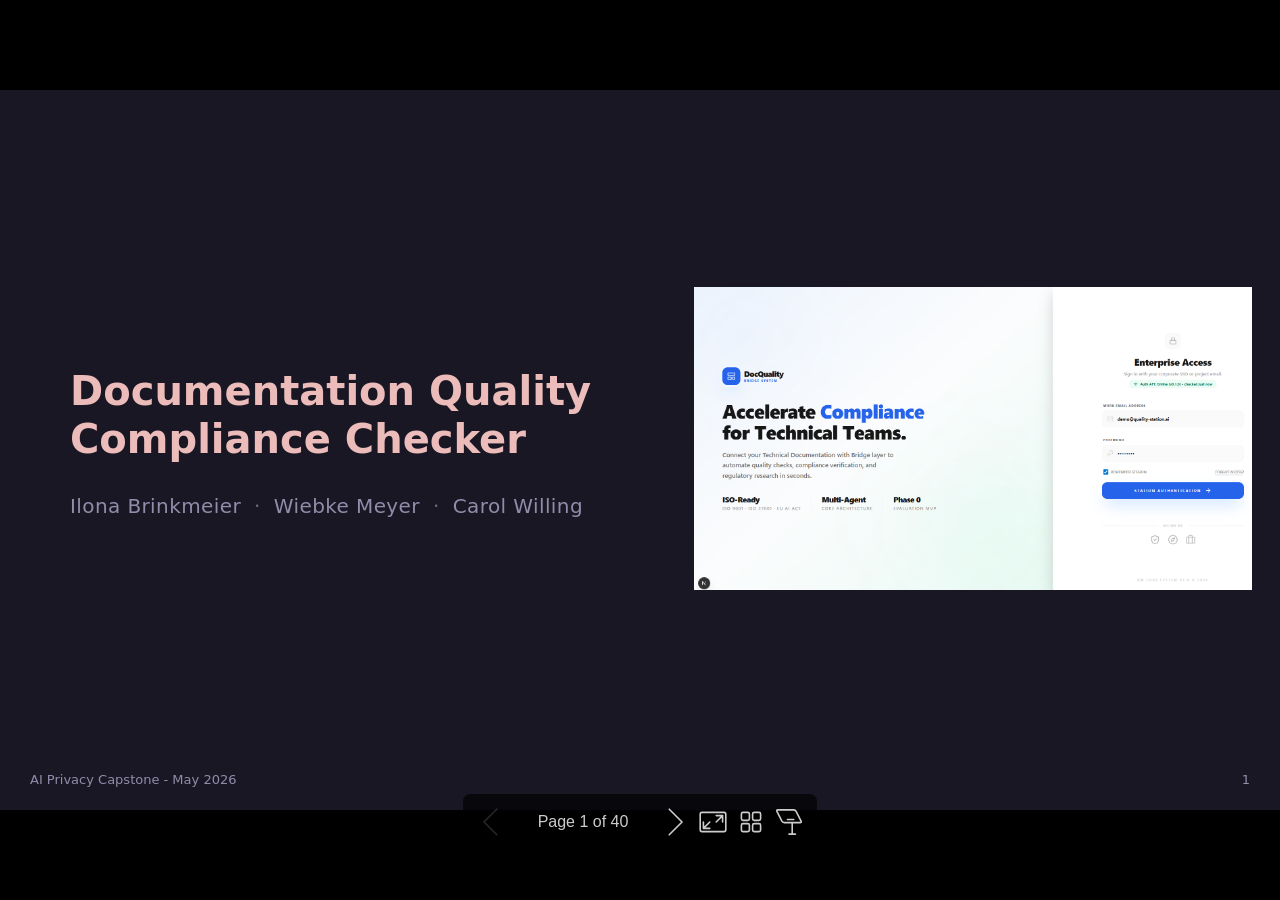
==== commit 3a8ba912: "Add ilona content from this afternoon" ====
--- a/docs/capstone-presentation.html
+++ b/docs/capstone-presentation.html
@@ -7,8 +7,8 @@
  * @auto-scaling true
  * @size 16:9 1280px 720px
  * @size 4:3 960px 720px
- */div#\:\$p > svg > foreignObject > section [data-theme=light],div#\:\$p > svg > foreignObject > section{color-scheme:light}div#\:\$p > svg > foreignObject > section [data-theme=dark],div#\:\$p > svg > foreignObject > section:where(.invert){color-scheme:dark}div#\:\$p > svg > foreignObject > section{-ms-text-size-adjust:100%;-webkit-text-size-adjust:100%;background-color:var(--bgColor-default);color:var(--fgColor-default);font-family:var(--fontStack-sansSerif, -apple-system, BlinkMacSystemFont, "Segoe UI", "Noto Sans", Helvetica, Arial, sans-serif, "Apple Color Emoji", "Segoe UI Emoji");font-size:16px;font-weight:var(--base-text-weight-normal, 400);line-height:1.5;margin:0;word-wrap:break-word}div#\:\$p > svg > foreignObject > section{--marpit-root-font-size:16px}div#\:\$p > svg > foreignObject > section a{text-decoration:underline;text-underline-offset:calc(var(--marpit-root-font-size, 1rem) * .2)}div#\:\$p > svg > foreignObject > section :is(h1, marp-h1):hover .anchor .octicon-link:before,div#\:\$p > svg > foreignObject > section :is(h2, marp-h2):hover .anchor .octicon-link:before,div#\:\$p > svg > foreignObject > section :is(h3, marp-h3):hover .anchor .octicon-link:before,div#\:\$p > svg > foreignObject > section :is(h4, marp-h4):hover .anchor .octicon-link:before,div#\:\$p > svg > foreignObject > section :is(h5, marp-h5):hover .anchor .octicon-link:before,div#\:\$p > svg > foreignObject > section :is(h6, marp-h6):hover .anchor .octicon-link:before{background-color:currentColor;content:" ";display:inline-block;height:16px;-webkit-mask-image:url('data:image/svg+xml;charset=utf-8,<svg xmlns="http://www.w3.org/2000/svg" aria-hidden="true" viewBox="0 0 16 16"><path fill-rule="evenodd" d="M7.775 3.275a.75.75 0 0 0 1.06 1.06l1.25-1.25a2 2 0 1 1 2.83 2.83l-2.5 2.5a2 2 0 0 1-2.83 0 .75.75 0 0 0-1.06 1.06 3.5 3.5 0 0 0 4.95 0l2.5-2.5a3.5 3.5 0 0 0-4.95-4.95zm-4.69 9.64a2 2 0 0 1 0-2.83l2.5-2.5a2 2 0 0 1 2.83 0 .75.75 0 0 0 1.06-1.06 3.5 3.5 0 0 0-4.95 0l-2.5 2.5a3.5 3.5 0 0 0 4.95 4.95l1.25-1.25a.75.75 0 0 0-1.06-1.06l-1.25 1.25a2 2 0 0 1-2.83 0"/></svg>');mask-image:url('data:image/svg+xml;charset=utf-8,<svg xmlns="http://www.w3.org/2000/svg" aria-hidden="true" viewBox="0 0 16 16"><path fill-rule="evenodd" d="M7.775 3.275a.75.75 0 0 0 1.06 1.06l1.25-1.25a2 2 0 1 1 2.83 2.83l-2.5 2.5a2 2 0 0 1-2.83 0 .75.75 0 0 0-1.06 1.06 3.5 3.5 0 0 0 4.95 0l2.5-2.5a3.5 3.5 0 0 0-4.95-4.95zm-4.69 9.64a2 2 0 0 1 0-2.83l2.5-2.5a2 2 0 0 1 2.83 0 .75.75 0 0 0 1.06-1.06 3.5 3.5 0 0 0-4.95 0l-2.5 2.5a3.5 3.5 0 0 0 4.95 4.95l1.25-1.25a.75.75 0 0 0-1.06-1.06l-1.25 1.25a2 2 0 0 1-2.83 0"/></svg>');width:16px}div#\:\$p > svg > foreignObject > section details,div#\:\$p > svg > foreignObject > section figcaption,div#\:\$p > svg > foreignObject > section figure{display:block}div#\:\$p > svg > foreignObject > section summary{display:list-item}div#\:\$p > svg > foreignObject > section [hidden]{display:none!important}div#\:\$p > svg > foreignObject > section a{background-color:transparent;color:var(--fgColor-accent);text-decoration:none}div#\:\$p > svg > foreignObject > section abbr[title]{border-bottom:none;-webkit-text-decoration:underline dotted;text-decoration:underline dotted}div#\:\$p > svg > foreignObject > section b,div#\:\$p > svg > foreignObject > section strong{font-weight:var(--base-text-weight-semibold, 600)}div#\:\$p > svg > foreignObject > section dfn{font-style:italic}div#\:\$p > svg > foreignObject > section :is(h1, marp-h1){border-bottom:1px solid var(--borderColor-muted);font-size:2em;font-weight:var(--base-text-weight-semibold, 600);margin:.67em 0;padding-bottom:.3em}div#\:\$p > svg > foreignObject > section mark{background-color:var(--bgColor-attention-muted);color:var(--fgColor-default)}div#\:\$p > svg > foreignObject > section small{font-size:90%}div#\:\$p > svg > foreignObject > section sub,div#\:\$p > svg > foreignObject > section sup{font-size:75%;line-height:0;position:relative;vertical-align:baseline}div#\:\$p > svg > foreignObject > section sub{bottom:-.25em}div#\:\$p > svg > foreignObject > section sup{top:-.5em}div#\:\$p > svg > foreignObject > section img{border-style:none;box-sizing:content-box;max-width:100%}div#\:\$p > svg > foreignObject > section code,div#\:\$p > svg > foreignObject > section kbd,div#\:\$p > svg > foreignObject > section :is(pre, marp-pre),div#\:\$p > svg > foreignObject > section samp{font-family:monospace;font-size:1em}div#\:\$p > svg > foreignObject > section figure{margin:1em var(--base-size-40)}div#\:\$p > svg > foreignObject > section hr{background:transparent;background-color:var(--borderColor-default);border:0;box-sizing:content-box;height:.25em;margin:var(--base-size-24) 0;overflow:hidden;padding:0}div#\:\$p > svg > foreignObject > section input{font:inherit;font-family:inherit;font-size:inherit;line-height:inherit;margin:0;overflow:visible}div#\:\$p > svg > foreignObject > section [type=button],div#\:\$p > svg > foreignObject > section [type=reset],div#\:\$p > svg > foreignObject > section [type=submit]{-webkit-appearance:button;-moz-appearance:button;appearance:button}div#\:\$p > svg > foreignObject > section [type=checkbox],div#\:\$p > svg > foreignObject > section [type=radio]{box-sizing:border-box;padding:0}div#\:\$p > svg > foreignObject > section [type=number]::-webkit-inner-spin-button,div#\:\$p > svg > foreignObject > section [type=number]::-webkit-outer-spin-button{height:auto}div#\:\$p > svg > foreignObject > section [type=search]::-webkit-search-cancel-button,div#\:\$p > svg > foreignObject > section [type=search]::-webkit-search-decoration{-webkit-appearance:none;appearance:none}div#\:\$p > svg > foreignObject > section ::-webkit-input-placeholder{color:inherit;opacity:.54}div#\:\$p > svg > foreignObject > section ::-webkit-file-upload-button{-webkit-appearance:button;appearance:button;font:inherit}div#\:\$p > svg > foreignObject > section a:hover{text-decoration:underline}div#\:\$p > svg > foreignObject > section ::-moz-placeholder{color:var(--fgColor-muted);opacity:1}div#\:\$p > svg > foreignObject > section ::placeholder{color:var(--fgColor-muted);opacity:1}div#\:\$p > svg > foreignObject > section hr:after,div#\:\$p > svg > foreignObject > section hr:before{content:"";display:table}div#\:\$p > svg > foreignObject > section hr:after{clear:both}div#\:\$p > svg > foreignObject > section table{border-collapse:collapse;border-spacing:0;display:block;font-variant:tabular-nums;max-width:100%;overflow:auto;width:-moz-max-content;width:max-content}div#\:\$p > svg > foreignObject > section td,div#\:\$p > svg > foreignObject > section th{padding:0}div#\:\$p > svg > foreignObject > section details summary{cursor:pointer}div#\:\$p > svg > foreignObject > section [role=button]:focus,div#\:\$p > svg > foreignObject > section a:focus,div#\:\$p > svg > foreignObject > section input[type=checkbox]:focus,div#\:\$p > svg > foreignObject > section input[type=radio]:focus{box-shadow:none;outline:2px solid var(--focus-outlineColor);outline-offset:-2px}div#\:\$p > svg > foreignObject > section [role=button]:focus:not(:focus-visible),div#\:\$p > svg > foreignObject > section a:focus:not(:focus-visible),div#\:\$p > svg > foreignObject > section input[type=checkbox]:focus:not(:focus-visible),div#\:\$p > svg > foreignObject > section input[type=radio]:focus:not(:focus-visible){outline:1px solid transparent}div#\:\$p > svg > foreignObject > section [role=button]:focus-visible,div#\:\$p > svg > foreignObject > section a:focus-visible,div#\:\$p > svg > foreignObject > section input[type=checkbox]:focus-visible,div#\:\$p > svg > foreignObject > section input[type=radio]:focus-visible{box-shadow:none;outline:2px solid var(--focus-outlineColor);outline-offset:-2px}div#\:\$p > svg > foreignObject > section a:not([class]):focus,div#\:\$p > svg > foreignObject > section a:not([class]):focus-visible,div#\:\$p > svg > foreignObject > section input[type=checkbox]:focus,div#\:\$p > svg > foreignObject > section input[type=checkbox]:focus-visible,div#\:\$p > svg > foreignObject > section input[type=radio]:focus,div#\:\$p > svg > foreignObject > section input[type=radio]:focus-visible{outline-offset:0}div#\:\$p > svg > foreignObject > section kbd{background-color:var(--bgColor-muted);border-bottom-color:var(--borderColor-neutral-muted);border:1px solid var(--borderColor-neutral-muted);border-radius:6px;box-shadow:inset 0 -1px 0 var(--borderColor-neutral-muted);color:var(--fgColor-default);display:inline-block;font:11px var(--fontStack-monospace, ui-monospace, SFMono-Regular, SF Mono, Menlo, Consolas, Liberation Mono, monospace);line-height:10px;padding:var(--base-size-4);vertical-align:middle}div#\:\$p > svg > foreignObject > section :is(h1, marp-h1),div#\:\$p > svg > foreignObject > section :is(h2, marp-h2),div#\:\$p > svg > foreignObject > section :is(h3, marp-h3),div#\:\$p > svg > foreignObject > section :is(h4, marp-h4),div#\:\$p > svg > foreignObject > section :is(h5, marp-h5),div#\:\$p > svg > foreignObject > section :is(h6, marp-h6){font-weight:var(--base-text-weight-semibold, 600);line-height:1.25;margin-bottom:var(--base-size-16);margin-top:var(--base-size-24)}div#\:\$p > svg > foreignObject > section :is(h2, marp-h2){border-bottom:1px solid var(--borderColor-muted);font-size:1.5em;padding-bottom:.3em}div#\:\$p > svg > foreignObject > section :is(h2, marp-h2),div#\:\$p > svg > foreignObject > section :is(h3, marp-h3){font-weight:var(--base-text-weight-semibold, 600)}div#\:\$p > svg > foreignObject > section :is(h3, marp-h3){font-size:1.25em}div#\:\$p > svg > foreignObject > section :is(h4, marp-h4){font-size:1em}div#\:\$p > svg > foreignObject > section :is(h4, marp-h4),div#\:\$p > svg > foreignObject > section :is(h5, marp-h5){font-weight:var(--base-text-weight-semibold, 600)}div#\:\$p > svg > foreignObject > section :is(h5, marp-h5){font-size:.875em}div#\:\$p > svg > foreignObject > section :is(h6, marp-h6){color:var(--fgColor-muted);font-size:.85em;font-weight:var(--base-text-weight-semibold, 600)}div#\:\$p > svg > foreignObject > section p{margin-bottom:10px;margin-top:0}div#\:\$p > svg > foreignObject > section blockquote{border-left:.25em solid var(--borderColor-default);color:var(--fgColor-muted);margin:0;padding:0 1em}div#\:\$p > svg > foreignObject > section ol,div#\:\$p > svg > foreignObject > section ul{margin-bottom:0;margin-top:0;padding-left:2em}div#\:\$p > svg > foreignObject > section ol ol,div#\:\$p > svg > foreignObject > section ul ol{list-style-type:lower-roman}div#\:\$p > svg > foreignObject > section ol ol ol,div#\:\$p > svg > foreignObject > section ol ul ol,div#\:\$p > svg > foreignObject > section ul ol ol,div#\:\$p > svg > foreignObject > section ul ul ol{list-style-type:lower-alpha}div#\:\$p > svg > foreignObject > section dd{margin-left:0}div#\:\$p > svg > foreignObject > section code,div#\:\$p > svg > foreignObject > section :is(pre, marp-pre),div#\:\$p > svg > foreignObject > section samp,div#\:\$p > svg > foreignObject > section tt{font-family:var(--fontStack-monospace, ui-monospace, SFMono-Regular, SF Mono, Menlo, Consolas, Liberation Mono, monospace);font-size:12px}div#\:\$p > svg > foreignObject > section :is(pre, marp-pre){margin-bottom:0;margin-top:0;word-wrap:normal}div#\:\$p > svg > foreignObject > section .octicon{display:inline-block;fill:currentColor;overflow:visible!important;vertical-align:text-bottom}div#\:\$p > svg > foreignObject > section input::-webkit-inner-spin-button,div#\:\$p > svg > foreignObject > section input::-webkit-outer-spin-button{-webkit-appearance:none;appearance:none;margin:0}div#\:\$p > svg > foreignObject > section .mr-2{margin-right:var(--base-size-8, 8px)!important}div#\:\$p > svg > foreignObject > section:after,div#\:\$p > svg > foreignObject > section:before{display:table}div#\:\$p > svg > foreignObject > section:after{clear:both}div#\:\$p > svg > foreignObject > section>:first-child{margin-top:0!important}div#\:\$p > svg > foreignObject > section>:last-child{margin-bottom:0!important}div#\:\$p > svg > foreignObject > section a:not([href]){color:inherit;text-decoration:none}div#\:\$p > svg > foreignObject > section .absent{color:var(--fgColor-danger)}div#\:\$p > svg > foreignObject > section .anchor{float:left;line-height:1;margin-left:-20px;padding-right:var(--base-size-4)}div#\:\$p > svg > foreignObject > section .anchor:focus{outline:none}div#\:\$p > svg > foreignObject > section blockquote,div#\:\$p > svg > foreignObject > section details,div#\:\$p > svg > foreignObject > section dl,div#\:\$p > svg > foreignObject > section ol,div#\:\$p > svg > foreignObject > section p,div#\:\$p > svg > foreignObject > section :is(pre, marp-pre),div#\:\$p > svg > foreignObject > section table,div#\:\$p > svg > foreignObject > section ul{margin-bottom:var(--base-size-16);margin-top:0}div#\:\$p > svg > foreignObject > section blockquote>:first-child{margin-top:0}div#\:\$p > svg > foreignObject > section blockquote>:last-child{margin-bottom:0}div#\:\$p > svg > foreignObject > section :is(h1, marp-h1) .octicon-link,div#\:\$p > svg > foreignObject > section :is(h2, marp-h2) .octicon-link,div#\:\$p > svg > foreignObject > section :is(h3, marp-h3) .octicon-link,div#\:\$p > svg > foreignObject > section :is(h4, marp-h4) .octicon-link,div#\:\$p > svg > foreignObject > section :is(h5, marp-h5) .octicon-link,div#\:\$p > svg > foreignObject > section :is(h6, marp-h6) .octicon-link{color:var(--fgColor-default);vertical-align:middle;visibility:hidden}div#\:\$p > svg > foreignObject > section :is(h1, marp-h1):hover .anchor,div#\:\$p > svg > foreignObject > section :is(h2, marp-h2):hover .anchor,div#\:\$p > svg > foreignObject > section :is(h3, marp-h3):hover .anchor,div#\:\$p > svg > foreignObject > section :is(h4, marp-h4):hover .anchor,div#\:\$p > svg > foreignObject > section :is(h5, marp-h5):hover .anchor,div#\:\$p > svg > foreignObject > section :is(h6, marp-h6):hover .anchor{text-decoration:none}div#\:\$p > svg > foreignObject > section :is(h1, marp-h1):hover .anchor .octicon-link,div#\:\$p > svg > foreignObject > section :is(h2, marp-h2):hover .anchor .octicon-link,div#\:\$p > svg > foreignObject > section :is(h3, marp-h3):hover .anchor .octicon-link,div#\:\$p > svg > foreignObject > section :is(h4, marp-h4):hover .anchor .octicon-link,div#\:\$p > svg > foreignObject > section :is(h5, marp-h5):hover .anchor .octicon-link,div#\:\$p > svg > foreignObject > section :is(h6, marp-h6):hover .anchor .octicon-link{visibility:visible}div#\:\$p > svg > foreignObject > section :is(h1, marp-h1) code,div#\:\$p > svg > foreignObject > section :is(h1, marp-h1) tt,div#\:\$p > svg > foreignObject > section :is(h2, marp-h2) code,div#\:\$p > svg > foreignObject > section :is(h2, marp-h2) tt,div#\:\$p > svg > foreignObject > section :is(h3, marp-h3) code,div#\:\$p > svg > foreignObject > section :is(h3, marp-h3) tt,div#\:\$p > svg > foreignObject > section :is(h4, marp-h4) code,div#\:\$p > svg > foreignObject > section :is(h4, marp-h4) tt,div#\:\$p > svg > foreignObject > section :is(h5, marp-h5) code,div#\:\$p > svg > foreignObject > section :is(h5, marp-h5) tt,div#\:\$p > svg > foreignObject > section :is(h6, marp-h6) code,div#\:\$p > svg > foreignObject > section :is(h6, marp-h6) tt{font-size:inherit;padding:0 .2em}div#\:\$p > svg > foreignObject > section summary :is(h1, marp-h1),div#\:\$p > svg > foreignObject > section summary :is(h2, marp-h2),div#\:\$p > svg > foreignObject > section summary :is(h3, marp-h3),div#\:\$p > svg > foreignObject > section summary :is(h4, marp-h4),div#\:\$p > svg > foreignObject > section summary :is(h5, marp-h5),div#\:\$p > svg > foreignObject > section summary :is(h6, marp-h6){display:inline-block}div#\:\$p > svg > foreignObject > section summary :is(h1, marp-h1) .anchor,div#\:\$p > svg > foreignObject > section summary :is(h2, marp-h2) .anchor,div#\:\$p > svg > foreignObject > section summary :is(h3, marp-h3) .anchor,div#\:\$p > svg > foreignObject > section summary :is(h4, marp-h4) .anchor,div#\:\$p > svg > foreignObject > section summary :is(h5, marp-h5) .anchor,div#\:\$p > svg > foreignObject > section summary :is(h6, marp-h6) .anchor{margin-left:-40px}div#\:\$p > svg > foreignObject > section summary :is(h1, marp-h1),div#\:\$p > svg > foreignObject > section summary :is(h2, marp-h2){border-bottom:0;padding-bottom:0}div#\:\$p > svg > foreignObject > section ol.no-list,div#\:\$p > svg > foreignObject > section ul.no-list{list-style-type:none;padding:0}div#\:\$p > svg > foreignObject > section ol[type="a s"]{list-style-type:lower-alpha}div#\:\$p > svg > foreignObject > section ol[type="A s"]{list-style-type:upper-alpha}div#\:\$p > svg > foreignObject > section ol[type="i s"]{list-style-type:lower-roman}div#\:\$p > svg > foreignObject > section ol[type="I s"]{list-style-type:upper-roman}div#\:\$p > svg > foreignObject > section div>ol:not([type]),div#\:\$p > svg > foreignObject > section ol[type="1"]{list-style-type:decimal}div#\:\$p > svg > foreignObject > section ol ol,div#\:\$p > svg > foreignObject > section ol ul,div#\:\$p > svg > foreignObject > section ul ol,div#\:\$p > svg > foreignObject > section ul ul{margin-bottom:0;margin-top:0}div#\:\$p > svg > foreignObject > section li>p{margin-top:var(--base-size-16)}div#\:\$p > svg > foreignObject > section li+li{margin-top:.25em}div#\:\$p > svg > foreignObject > section dl{padding:0}div#\:\$p > svg > foreignObject > section dl dt{font-size:1em;font-style:italic;font-weight:var(--base-text-weight-semibold, 600);margin-top:var(--base-size-16);padding:0}div#\:\$p > svg > foreignObject > section dl dd{margin-bottom:var(--base-size-16);padding:0 var(--base-size-16)}div#\:\$p > svg > foreignObject > section table th{font-weight:var(--base-text-weight-semibold, 600)}div#\:\$p > svg > foreignObject > section table td,div#\:\$p > svg > foreignObject > section table th{border:1px solid var(--borderColor-default);padding:6px 13px}div#\:\$p > svg > foreignObject > section table td>:last-child{margin-bottom:0}div#\:\$p > svg > foreignObject > section table tr{background-color:var(--bgColor-default);border-top:1px solid var(--borderColor-muted)}div#\:\$p > svg > foreignObject > section table tr:nth-child(2n){background-color:var(--bgColor-muted)}div#\:\$p > svg > foreignObject > section table img{background-color:transparent}div#\:\$p > svg > foreignObject > section img[align=right]{padding-left:20px}div#\:\$p > svg > foreignObject > section img[align=left]{padding-right:20px}div#\:\$p > svg > foreignObject > section .emoji{background-color:transparent;max-width:none;vertical-align:text-top}div#\:\$p > svg > foreignObject > section :is(span, marp-span).frame,div#\:\$p > svg > foreignObject > section :is(span, marp-span).frame>:is(span, marp-span){display:block;overflow:hidden}div#\:\$p > svg > foreignObject > section :is(span, marp-span).frame>:is(span, marp-span){border:1px solid var(--borderColor-default);float:left;margin:13px 0 0;padding:7px;width:auto}div#\:\$p > svg > foreignObject > section :is(span, marp-span).frame :is(span, marp-span) img{display:block;float:left}div#\:\$p > svg > foreignObject > section :is(span, marp-span).frame :is(span, marp-span) :is(span, marp-span){clear:both;color:var(--fgColor-default);display:block;padding:5px 0 0}div#\:\$p > svg > foreignObject > section :is(span, marp-span).align-center{clear:both;display:block;overflow:hidden}div#\:\$p > svg > foreignObject > section :is(span, marp-span).align-center>:is(span, marp-span){display:block;margin:13px auto 0;overflow:hidden;text-align:center}div#\:\$p > svg > foreignObject > section :is(span, marp-span).align-center :is(span, marp-span) img{margin:0 auto;text-align:center}div#\:\$p > svg > foreignObject > section :is(span, marp-span).align-right{clear:both;display:block;overflow:hidden}div#\:\$p > svg > foreignObject > section :is(span, marp-span).align-right>:is(span, marp-span){display:block;margin:13px 0 0;overflow:hidden;text-align:right}div#\:\$p > svg > foreignObject > section :is(span, marp-span).align-right :is(span, marp-span) img{margin:0;text-align:right}div#\:\$p > svg > foreignObject > section :is(span, marp-span).float-left{display:block;float:left;margin-right:13px;overflow:hidden}div#\:\$p > svg > foreignObject > section :is(span, marp-span).float-left :is(span, marp-span){margin:13px 0 0}div#\:\$p > svg > foreignObject > section :is(span, marp-span).float-right{display:block;float:right;margin-left:13px;overflow:hidden}div#\:\$p > svg > foreignObject > section :is(span, marp-span).float-right>:is(span, marp-span){display:block;margin:13px auto 0;overflow:hidden;text-align:right}div#\:\$p > svg > foreignObject > section code,div#\:\$p > svg > foreignObject > section tt{background-color:var(--bgColor-neutral-muted);border-radius:6px;font-size:85%;margin:0;padding:.2em .4em;white-space:break-spaces}div#\:\$p > svg > foreignObject > section code br,div#\:\$p > svg > foreignObject > section tt br{display:none}div#\:\$p > svg > foreignObject > section del code{text-decoration:inherit}div#\:\$p > svg > foreignObject > section samp{font-size:85%}div#\:\$p > svg > foreignObject > section :is(pre, marp-pre) code{font-size:100%}div#\:\$p > svg > foreignObject > section :is(pre, marp-pre)>code{background:transparent;border:0;margin:0;padding:0;white-space:pre;word-break:normal}div#\:\$p > svg > foreignObject > section .highlight{margin-bottom:var(--base-size-16)}div#\:\$p > svg > foreignObject > section .highlight :is(pre, marp-pre){margin-bottom:0;word-break:normal}div#\:\$p > svg > foreignObject > section :is(pre, marp-pre){background-color:var(--bgColor-muted);border-radius:6px;color:var(--fgColor-default);font-size:85%;line-height:1.45;overflow:auto;padding:var(--base-size-16)}div#\:\$p > svg > foreignObject > section :is(pre, marp-pre) code,div#\:\$p > svg > foreignObject > section :is(pre, marp-pre) tt{display:inline;line-height:inherit;margin:0;overflow:visible;padding:0;word-wrap:normal;background-color:transparent;border:0}div#\:\$p > svg > foreignObject > section .csv-data td,div#\:\$p > svg > foreignObject > section .csv-data th{font-size:12px;line-height:1;overflow:hidden;padding:5px;text-align:left;white-space:nowrap}div#\:\$p > svg > foreignObject > section .csv-data .blob-num{background:var(--bgColor-default);border:0;padding:10px var(--base-size-8) 9px;text-align:right}div#\:\$p > svg > foreignObject > section .csv-data tr{border-top:0}div#\:\$p > svg > foreignObject > section .csv-data th{background:var(--bgColor-muted);border-top:0;font-weight:var(--base-text-weight-semibold, 600)}div#\:\$p > svg > foreignObject > section [data-footnote-ref]:before{content:"["}div#\:\$p > svg > foreignObject > section [data-footnote-ref]:after{content:"]"}div#\:\$p > svg > foreignObject > section .footnotes{border-top:1px solid var(--borderColor-default);color:var(--fgColor-muted);font-size:12px}div#\:\$p > svg > foreignObject > section div#\:\$p > svg > foreignObject > section section.footnotes{--marpit-root-font-size:12px}div#\:\$p > svg > foreignObject > section .footnotes ol,div#\:\$p > svg > foreignObject > section .footnotes ol ul{padding-left:var(--base-size-16)}div#\:\$p > svg > foreignObject > section .footnotes ol ul{display:inline-block;margin-top:var(--base-size-16)}div#\:\$p > svg > foreignObject > section .footnotes li{position:relative}div#\:\$p > svg > foreignObject > section .footnotes li:target:before{border:2px solid var(--borderColor-accent-emphasis);border-radius:6px;bottom:calc(var(--base-size-8)*-1);content:"";left:calc(var(--base-size-24)*-1);pointer-events:none;position:absolute;right:calc(var(--base-size-8)*-1);top:calc(var(--base-size-8)*-1)}div#\:\$p > svg > foreignObject > section .footnotes li:target{color:var(--fgColor-default)}div#\:\$p > svg > foreignObject > section .footnotes .data-footnote-backref g-emoji{font-family:monospace}div#\:\$p > svg > foreignObject > section .pl-c{color:var(--color-prettylights-syntax-comment)}div#\:\$p > svg > foreignObject > section .pl-c1,div#\:\$p > svg > foreignObject > section .pl-s .pl-v{color:var(--color-prettylights-syntax-constant)}div#\:\$p > svg > foreignObject > section .pl-e,div#\:\$p > svg > foreignObject > section .pl-en{color:var(--color-prettylights-syntax-entity)}div#\:\$p > svg > foreignObject > section .pl-s .pl-s1,div#\:\$p > svg > foreignObject > section .pl-smi{color:var(--color-prettylights-syntax-storage-modifier-import)}div#\:\$p > svg > foreignObject > section .pl-ent{color:var(--color-prettylights-syntax-entity-tag)}div#\:\$p > svg > foreignObject > section .pl-k{color:var(--color-prettylights-syntax-keyword)}div#\:\$p > svg > foreignObject > section .pl-pds,div#\:\$p > svg > foreignObject > section .pl-s,div#\:\$p > svg > foreignObject > section .pl-s .pl-pse .pl-s1,div#\:\$p > svg > foreignObject > section .pl-sr,div#\:\$p > svg > foreignObject > section .pl-sr .pl-cce,div#\:\$p > svg > foreignObject > section .pl-sr .pl-sra,div#\:\$p > svg > foreignObject > section .pl-sr .pl-sre{color:var(--color-prettylights-syntax-string)}div#\:\$p > svg > foreignObject > section .pl-smw,div#\:\$p > svg > foreignObject > section .pl-v{color:var(--color-prettylights-syntax-variable)}div#\:\$p > svg > foreignObject > section .pl-bu{color:var(--color-prettylights-syntax-brackethighlighter-unmatched)}div#\:\$p > svg > foreignObject > section .pl-ii{background-color:var(--color-prettylights-syntax-invalid-illegal-bg);color:var(--color-prettylights-syntax-invalid-illegal-text)}div#\:\$p > svg > foreignObject > section .pl-c2{background-color:var(--color-prettylights-syntax-carriage-return-bg);color:var(--color-prettylights-syntax-carriage-return-text)}div#\:\$p > svg > foreignObject > section .pl-sr .pl-cce{color:var(--color-prettylights-syntax-string-regexp);font-weight:700}div#\:\$p > svg > foreignObject > section .pl-ml{color:var(--color-prettylights-syntax-markup-list)}div#\:\$p > svg > foreignObject > section .pl-mh,div#\:\$p > svg > foreignObject > section .pl-mh .pl-en,div#\:\$p > svg > foreignObject > section .pl-ms{color:var(--color-prettylights-syntax-markup-heading);font-weight:700}div#\:\$p > svg > foreignObject > section .pl-mi{color:var(--color-prettylights-syntax-markup-italic);font-style:italic}div#\:\$p > svg > foreignObject > section .pl-mb{color:var(--color-prettylights-syntax-markup-bold);font-weight:700}div#\:\$p > svg > foreignObject > section .pl-md{background-color:var(--color-prettylights-syntax-markup-deleted-bg);color:var(--color-prettylights-syntax-markup-deleted-text)}div#\:\$p > svg > foreignObject > section .pl-mi1{background-color:var(--color-prettylights-syntax-markup-inserted-bg);color:var(--color-prettylights-syntax-markup-inserted-text)}div#\:\$p > svg > foreignObject > section .pl-mc{background-color:var(--color-prettylights-syntax-markup-changed-bg);color:var(--color-prettylights-syntax-markup-changed-text)}div#\:\$p > svg > foreignObject > section .pl-mi2{background-color:var(--color-prettylights-syntax-markup-ignored-bg);color:var(--color-prettylights-syntax-markup-ignored-text)}div#\:\$p > svg > foreignObject > section .pl-mdr{color:var(--color-prettylights-syntax-meta-diff-range);font-weight:700}div#\:\$p > svg > foreignObject > section .pl-ba{color:var(--color-prettylights-syntax-brackethighlighter-angle)}div#\:\$p > svg > foreignObject > section .pl-sg{color:var(--color-prettylights-syntax-sublimelinter-gutter-mark)}div#\:\$p > svg > foreignObject > section .pl-corl{color:var(--color-prettylights-syntax-constant-other-reference-link);text-decoration:underline}div#\:\$p > svg > foreignObject > section [role=button]:focus:not(:focus-visible),div#\:\$p > svg > foreignObject > section [role=tabpanel][tabindex="0"]:focus:not(:focus-visible),div#\:\$p > svg > foreignObject > section a:focus:not(:focus-visible),div#\:\$p > svg > foreignObject > section button:focus:not(:focus-visible),div#\:\$p > svg > foreignObject > section summary:focus:not(:focus-visible){box-shadow:none;outline:none}div#\:\$p > svg > foreignObject > section [tabindex="0"]:focus:not(:focus-visible),div#\:\$p > svg > foreignObject > section details-dialog:focus:not(:focus-visible){outline:none}div#\:\$p > svg > foreignObject > section g-emoji{display:inline-block;font-family:Apple Color Emoji,Segoe UI Emoji,Segoe UI Symbol;font-size:1em;font-style:normal!important;font-weight:var(--base-text-weight-normal, 400);line-height:1;min-width:1ch;vertical-align:-.075em}div#\:\$p > svg > foreignObject > section g-emoji img{height:1em;width:1em}div#\:\$p > svg > foreignObject > section a:has(>p,>div,>:is(pre, marp-pre),>blockquote){display:block}div#\:\$p > svg > foreignObject > section a:has(>p,>div,>:is(pre, marp-pre),>blockquote):not(:has(.snippet-clipboard-content,>:is(pre, marp-pre))){width:-moz-fit-content;width:fit-content}div#\:\$p > svg > foreignObject > section a:has(>p,>div,>:is(pre, marp-pre),>blockquote):has(.snippet-clipboard-content,>:is(pre, marp-pre)):focus-visible{outline:2px solid var(--focus-outlineColor);outline-offset:2px}div#\:\$p > svg > foreignObject > section .task-list-item{list-style-type:none}div#\:\$p > svg > foreignObject > section .task-list-item label{font-weight:var(--base-text-weight-normal, 400)}div#\:\$p > svg > foreignObject > section .task-list-item.enabled label{cursor:pointer}div#\:\$p > svg > foreignObject > section .task-list-item+.task-list-item{margin-top:var(--base-size-4)}div#\:\$p > svg > foreignObject > section .task-list-item .handle{display:none}div#\:\$p > svg > foreignObject > section .task-list-item-checkbox{margin:0 .2em .25em -1.4em;vertical-align:middle}div#\:\$p > svg > foreignObject > section ul:dir(rtl) .task-list-item-checkbox{margin:0 -1.6em .25em .2em}div#\:\$p > svg > foreignObject > section ol:dir(rtl) .task-list-item-checkbox{margin:0 -1.6em .25em .2em}div#\:\$p > svg > foreignObject > section .contains-task-list:focus-within .task-list-item-convert-container,div#\:\$p > svg > foreignObject > section .contains-task-list:hover .task-list-item-convert-container{clip-path:none;display:block;height:24px;overflow:visible;width:auto}div#\:\$p > svg > foreignObject > section ::-webkit-calendar-picker-indicator{filter:invert(50%)}div#\:\$p > svg > foreignObject > section .markdown-alert{border-left:.25em solid var(--borderColor-default);color:inherit;margin-bottom:var(--base-size-16);padding:var(--base-size-8) var(--base-size-16)}div#\:\$p > svg > foreignObject > section .markdown-alert>:first-child{margin-top:0}div#\:\$p > svg > foreignObject > section .markdown-alert>:last-child{margin-bottom:0}div#\:\$p > svg > foreignObject > section .markdown-alert .markdown-alert-title{align-items:center;display:flex;font-weight:var(--base-text-weight-medium, 500);line-height:1}div#\:\$p > svg > foreignObject > section .markdown-alert.markdown-alert-note{border-left-color:var(--borderColor-accent-emphasis)}div#\:\$p > svg > foreignObject > section .markdown-alert.markdown-alert-note .markdown-alert-title{color:var(--fgColor-accent)}div#\:\$p > svg > foreignObject > section .markdown-alert.markdown-alert-important{border-left-color:var(--borderColor-done-emphasis)}div#\:\$p > svg > foreignObject > section .markdown-alert.markdown-alert-important .markdown-alert-title{color:var(--fgColor-done)}div#\:\$p > svg > foreignObject > section .markdown-alert.markdown-alert-warning{border-left-color:var(--borderColor-attention-emphasis)}div#\:\$p > svg > foreignObject > section .markdown-alert.markdown-alert-warning .markdown-alert-title{color:var(--fgColor-attention)}div#\:\$p > svg > foreignObject > section .markdown-alert.markdown-alert-tip{border-left-color:var(--borderColor-success-emphasis)}div#\:\$p > svg > foreignObject > section .markdown-alert.markdown-alert-tip .markdown-alert-title{color:var(--fgColor-success)}div#\:\$p > svg > foreignObject > section .markdown-alert.markdown-alert-caution{border-left-color:var(--borderColor-danger-emphasis)}div#\:\$p > svg > foreignObject > section .markdown-alert.markdown-alert-caution .markdown-alert-title{color:var(--fgColor-danger)}div#\:\$p > svg > foreignObject > section>:first-child>.heading-element:first-child{margin-top:0!important}div#\:\$p > svg > foreignObject > section .highlight :is(pre, marp-pre):has(+.zeroclipboard-container){min-height:52px}div#\:\$p > svg > foreignObject > section :is(h1, marp-h1){color:var(--h1-color);font-size:1.6em}div#\:\$p > svg > foreignObject > section :is(h1, marp-h1),div#\:\$p > svg > foreignObject > section :is(h2, marp-h2){border-bottom:none}div#\:\$p > svg > foreignObject > section :is(h2, marp-h2){font-size:1.3em}div#\:\$p > svg > foreignObject > section :is(h3, marp-h3){font-size:1.1em}div#\:\$p > svg > foreignObject > section :is(h4, marp-h4){font-size:1.05em}div#\:\$p > svg > foreignObject > section :is(h5, marp-h5){font-size:1em}div#\:\$p > svg > foreignObject > section :is(h6, marp-h6){font-size:.9em}div#\:\$p > svg > foreignObject > section :is(h1, marp-h1) strong,div#\:\$p > svg > foreignObject > section :is(h2, marp-h2) strong,div#\:\$p > svg > foreignObject > section :is(h3, marp-h3) strong,div#\:\$p > svg > foreignObject > section :is(h4, marp-h4) strong,div#\:\$p > svg > foreignObject > section :is(h5, marp-h5) strong,div#\:\$p > svg > foreignObject > section :is(h6, marp-h6) strong{color:var(--heading-strong-color);font-weight:inherit}div#\:\$p > svg > foreignObject > section :is(h1, marp-h1)::part(auto-scaling),div#\:\$p > svg > foreignObject > section :is(h2, marp-h2)::part(auto-scaling),div#\:\$p > svg > foreignObject > section :is(h3, marp-h3)::part(auto-scaling),div#\:\$p > svg > foreignObject > section :is(h4, marp-h4)::part(auto-scaling),div#\:\$p > svg > foreignObject > section :is(h5, marp-h5)::part(auto-scaling),div#\:\$p > svg > foreignObject > section :is(h6, marp-h6)::part(auto-scaling){max-height:563px}div#\:\$p > svg > foreignObject > section hr{height:0;padding-top:.25em}div#\:\$p > svg > foreignObject > section img{background-color:transparent}div#\:\$p > svg > foreignObject > section :is(pre, marp-pre){border:1px solid var(--borderColor-default);line-height:1.15;overflow:visible}div#\:\$p > svg > foreignObject > section :is(pre, marp-pre)::part(auto-scaling){max-height:529px}div#\:\$p > svg > foreignObject > section :is(pre, marp-pre) :where(.hljs){color:var(--color-prettylights-syntax-storage-modifier-import)}div#\:\$p > svg > foreignObject > section :is(pre, marp-pre) :where(.hljs-doctag),div#\:\$p > svg > foreignObject > section :is(pre, marp-pre) :where(.hljs-keyword),div#\:\$p > svg > foreignObject > section :is(pre, marp-pre) :where(.hljs-meta .hljs-keyword),div#\:\$p > svg > foreignObject > section :is(pre, marp-pre) :where(.hljs-template-tag),div#\:\$p > svg > foreignObject > section :is(pre, marp-pre) :where(.hljs-template-variable),div#\:\$p > svg > foreignObject > section :is(pre, marp-pre) :where(.hljs-type),div#\:\$p > svg > foreignObject > section :is(pre, marp-pre) :where(.hljs-variable.language_){color:var(--color-prettylights-syntax-keyword)}div#\:\$p > svg > foreignObject > section :is(pre, marp-pre) :where(.hljs-title),div#\:\$p > svg > foreignObject > section :is(pre, marp-pre) :where(.hljs-title.class_),div#\:\$p > svg > foreignObject > section :is(pre, marp-pre) :where(.hljs-title.class_.inherited__),div#\:\$p > svg > foreignObject > section :is(pre, marp-pre) :where(.hljs-title.function_){color:var(--color-prettylights-syntax-entity)}div#\:\$p > svg > foreignObject > section :is(pre, marp-pre) :where(.hljs-attr),div#\:\$p > svg > foreignObject > section :is(pre, marp-pre) :where(.hljs-attribute),div#\:\$p > svg > foreignObject > section :is(pre, marp-pre) :where(.hljs-literal),div#\:\$p > svg > foreignObject > section :is(pre, marp-pre) :where(.hljs-meta),div#\:\$p > svg > foreignObject > section :is(pre, marp-pre) :where(.hljs-number),div#\:\$p > svg > foreignObject > section :is(pre, marp-pre) :where(.hljs-operator),div#\:\$p > svg > foreignObject > section :is(pre, marp-pre) :where(.hljs-selector-attr),div#\:\$p > svg > foreignObject > section :is(pre, marp-pre) :where(.hljs-selector-class),div#\:\$p > svg > foreignObject > section :is(pre, marp-pre) :where(.hljs-selector-id),div#\:\$p > svg > foreignObject > section :is(pre, marp-pre) :where(.hljs-variable){color:var(--color-prettylights-syntax-constant)}div#\:\$p > svg > foreignObject > section :is(pre, marp-pre) :where(.hljs-meta .hljs-string),div#\:\$p > svg > foreignObject > section :is(pre, marp-pre) :where(.hljs-regexp),div#\:\$p > svg > foreignObject > section :is(pre, marp-pre) :where(.hljs-string){color:var(--color-prettylights-syntax-string)}div#\:\$p > svg > foreignObject > section :is(pre, marp-pre) :where(.hljs-built_in),div#\:\$p > svg > foreignObject > section :is(pre, marp-pre) :where(.hljs-symbol){color:var(--color-prettylights-syntax-variable)}div#\:\$p > svg > foreignObject > section :is(pre, marp-pre) :where(.hljs-code),div#\:\$p > svg > foreignObject > section :is(pre, marp-pre) :where(.hljs-comment),div#\:\$p > svg > foreignObject > section :is(pre, marp-pre) :where(.hljs-formula){color:var(--color-prettylights-syntax-comment)}div#\:\$p > svg > foreignObject > section :is(pre, marp-pre) :where(.hljs-name),div#\:\$p > svg > foreignObject > section :is(pre, marp-pre) :where(.hljs-quote),div#\:\$p > svg > foreignObject > section :is(pre, marp-pre) :where(.hljs-selector-pseudo),div#\:\$p > svg > foreignObject > section :is(pre, marp-pre) :where(.hljs-selector-tag){color:var(--color-prettylights-syntax-entity-tag)}div#\:\$p > svg > foreignObject > section :is(pre, marp-pre) :where(.hljs-subst){color:var(--color-prettylights-syntax-storage-modifier-import)}div#\:\$p > svg > foreignObject > section :is(pre, marp-pre) :where(.hljs-section){color:var(--color-prettylights-syntax-markup-heading);font-weight:700}div#\:\$p > svg > foreignObject > section :is(pre, marp-pre) :where(.hljs-bullet){color:var(--color-prettylights-syntax-markup-list)}div#\:\$p > svg > foreignObject > section :is(pre, marp-pre) :where(.hljs-emphasis){color:var(--color-prettylights-syntax-markup-italic);font-style:italic}div#\:\$p > svg > foreignObject > section :is(pre, marp-pre) :where(.hljs-strong){color:var(--color-prettylights-syntax-markup-bold);font-weight:700}div#\:\$p > svg > foreignObject > section :is(pre, marp-pre) :where(.hljs-addition){background-color:var(--color-prettylights-syntax-markup-inserted-bg);color:var(--color-prettylights-syntax-markup-inserted-text)}div#\:\$p > svg > foreignObject > section :is(pre, marp-pre) :where(.hljs-deletion){background-color:var(--color-prettylights-syntax-markup-deleted-bg);color:var(--color-prettylights-syntax-markup-deleted-text)}div#\:\$p > svg > foreignObject > section footer,div#\:\$p > svg > foreignObject > section header{color:var(--header-footer-color);font-size:18px;left:30px;margin:0;position:absolute}div#\:\$p > svg > foreignObject > section header{top:21px}div#\:\$p > svg > foreignObject > section footer{bottom:21px}div#\:\$p > svg > foreignObject > section{--h1-color:light-dark(#246, #cee7ff);--header-footer-color:light-dark(hsla(0,0%,40%,.75), hsla(0,0%,60%,.75));--heading-strong-color:light-dark(#48c, #7bf);--paginate-color:light-dark(#777, #999);--base-size-4:4px;--base-size-8:8px;--base-size-16:16px;--base-size-24:24px;--base-size-40:40px;align-items:stretch;display:block;flex-flow:column nowrap;font-size:29px;height:720px;padding:78.5px;place-content:safe center center;width:1280px}div#\:\$p > svg > foreignObject > section{--marpit-root-font-size:29px}div#\:\$p > svg > foreignObject > section>:last-child,div#\:\$p > svg > foreignObject > section[data-footer]>:nth-last-child(2){margin-bottom:0}div#\:\$p > svg > foreignObject > section>:first-child,div#\:\$p > svg > foreignObject > section>header:first-child+*{margin-top:0}div#\:\$p > svg > foreignObject > section:after{bottom:21px;color:var(--paginate-color);font-size:24px;padding:0;position:absolute;right:30px}div#\:\$p > svg > foreignObject > section:after{--marpit-root-font-size:24px}div#\:\$p > svg > foreignObject > section[data-color] :is(h1, marp-h1),div#\:\$p > svg > foreignObject > section[data-color] :is(h2, marp-h2),div#\:\$p > svg > foreignObject > section[data-color] :is(h3, marp-h3),div#\:\$p > svg > foreignObject > section[data-color] :is(h4, marp-h4),div#\:\$p > svg > foreignObject > section[data-color] :is(h5, marp-h5),div#\:\$p > svg > foreignObject > section[data-color] :is(h6, marp-h6){color:currentcolor}div#\:\$p > svg > foreignObject > :where(section){container-type:size}div#\:\$p > svg > foreignObject > section img[data-marp-twemoji]{background:transparent;height:1em;margin:0 .05em 0 .1em;vertical-align:-.1em;width:1em}div#\:\$p > svg > foreignObject > :where(section):not([\20 root]){--base: #191724;--surface: #1f1d2e;--overlay: #26233a;--muted: #6e6a86;--subtle: #908caa;--text: #e0def4;--love: #eb6f92;--gold: #f6c177;--rose: #ebbcba;--pine: #31748f;--foam: #9ccfd8;--iris: #c4a7e7;--highlight-low: #21202e;--highlight-muted: #403d52;--highlight-high: #524f67;font-family:Pier Sans, ui-sans-serif, system-ui, -apple-system, BlinkMacSystemFont, Segoe UI, Roboto, Helvetica Neue, Arial, Noto Sans, sans-serif, "Apple Color Emoji", "Segoe UI Emoji", Segoe UI Symbol, "Noto Color Emoji";font-weight:initial;background-color:var(--base);--slide-height: 720px;--slide-footer-reserve: 72px;--slide-banner-reserve: 74px;--slide-padding-x: 70px;}div#\:\$p > svg > foreignObject > section :is(h1, marp-h1){color:var(--rose);padding-bottom:2mm;margin-bottom:12mm}div#\:\$p > svg > foreignObject > section :is(h2, marp-h2){color:var(--rose)}div#\:\$p > svg > foreignObject > section :is(h3, marp-h3){color:var(--rose)}div#\:\$p > svg > foreignObject > section :is(h4, marp-h4){color:var(--rose)}div#\:\$p > svg > foreignObject > section :is(h5, marp-h5){color:var(--rose)}div#\:\$p > svg > foreignObject > section :is(h6, marp-h6){color:var(--rose)}div#\:\$p > svg > foreignObject > section a{color:var(--iris)}div#\:\$p > svg > foreignObject > section p{font-size:20pt;font-weight:600;color:var(--text)}div#\:\$p > svg > foreignObject > section code{color:var(--text);background-color:var(--highlight-muted)}div#\:\$p > svg > foreignObject > section text{color:var(--text)}div#\:\$p > svg > foreignObject > section ul{color:var(--subtle)}div#\:\$p > svg > foreignObject > section li{color:var(--subtle)}div#\:\$p > svg > foreignObject > section img{background-color:var(--highlight-low)}div#\:\$p > svg > foreignObject > section strong{color:var(--text);font-weight:inherit;font-weight:800}div#\:\$p > svg > foreignObject > section mjx-container{color:var(--text)}div#\:\$p > svg > foreignObject > section marp-pre{background-color:var(--overlay);border-color:var(--highlight-high)}div#\:\$p > svg > foreignObject > section .hljs-comment{color:var(--muted)}div#\:\$p > svg > foreignObject > section .hljs-attr{color:var(--foam)}div#\:\$p > svg > foreignObject > section .hljs-punctuation{color:var(--subtle)}div#\:\$p > svg > foreignObject > section .hljs-string{color:var(--gold)}div#\:\$p > svg > foreignObject > section .hljs-title{color:var(--foam)}div#\:\$p > svg > foreignObject > section .hljs-keyword{color:var(--pine)}div#\:\$p > svg > foreignObject > section .hljs-variable{color:var(--text)}div#\:\$p > svg > foreignObject > section .hljs-literal{color:var(--rose)}div#\:\$p > svg > foreignObject > section .hljs-type{color:var(--love)}div#\:\$p > svg > foreignObject > section .hljs-number{color:var(--gold)}div#\:\$p > svg > foreignObject > section .hljs-built_in{color:var(--love)}div#\:\$p > svg > foreignObject > section .hljs-params{color:var(--iris)}div#\:\$p > svg > foreignObject > section .hljs-symbol{color:var(--foam)}div#\:\$p > svg > foreignObject > section .hljs-meta{color:var(--subtle)}div#\:\$p > svg > foreignObject > section.title::before, div#\:\$p > svg > foreignObject > section.lead::before{content:none;display:none}div#\:\$p > svg > foreignObject > section.title, div#\:\$p > svg > foreignObject > section.lead{padding-top:60px}div#\:\$p > svg > foreignObject > section[class*="sec"]::before, div#\:\$p > svg > foreignObject > section.appendix::before{position:absolute;top:0;left:0;right:0;height:46px;line-height:46px;padding:0 40px;font-size:18px;font-weight:600;letter-spacing:0.04em;color:var(--text);background-color:var(--surface);border-bottom:2px solid var(--iris)}div#\:\$p > svg > foreignObject > section[class*="sec"]::before, div#\:\$p > svg > foreignObject > section.appendix::before{--marpit-root-font-size: 18px}div#\:\$p > svg > foreignObject > section.sec1::before{content:"1 · Project and Use Case"}div#\:\$p > svg > foreignObject > section.sec2::before{content:"2 · Privacy Risks"}div#\:\$p > svg > foreignObject > section.sec31::before{content:"3.1 · Egress traffic flow data to director and external models"}div#\:\$p > svg > foreignObject > section.sec32::before{content:"3.2 · Application telemetry and workflow tracing"}div#\:\$p > svg > foreignObject > section.sec33::before{content:"3.3 · Role-based access controls and GDPR compliance"}div#\:\$p > svg > foreignObject > section.sec4::before{content:"4 · Recommendations"}div#\:\$p > svg > foreignObject > section.sec5::before{content:"5 · Questions & Answers"}div#\:\$p > svg > foreignObject > section.appendix::before{content:"Appendix · DocQuality UI"}div#\:\$p > svg > foreignObject > section{padding:60px var(--slide-padding-x) var(--slide-footer-reserve) var(--slide-padding-x);font-size:26px;box-sizing:border-box}div#\:\$p > svg > foreignObject > section{--marpit-root-font-size: 26px}div#\:\$p > svg > foreignObject > section[class*="sec"], div#\:\$p > svg > foreignObject > section.appendix{padding-top:var(--slide-banner-reserve);padding-bottom:var(--slide-footer-reserve)}div#\:\$p > svg > foreignObject > section.title, div#\:\$p > svg > foreignObject > section.lead{padding-bottom:var(--slide-footer-reserve)}div#\:\$p > svg > foreignObject > section :is(h1, marp-h1){font-size:46px;line-height:1.15}div#\:\$p > svg > foreignObject > section :is(h2, marp-h2){font-size:34px;line-height:1.2}div#\:\$p > svg > foreignObject > section :is(h3, marp-h3){font-size:26px;line-height:1.25;color:var(--iris)}div#\:\$p > svg > foreignObject > section ul{line-height:1.5}div#\:\$p > svg > foreignObject > section li{margin-bottom:0.4em}div#\:\$p > svg > foreignObject > section li::marker{color:var(--iris)}div#\:\$p > svg > foreignObject > section footer{font-size:13px;color:var(--muted);z-index:10}div#\:\$p > svg > foreignObject > section::after{font-size:13px;color:var(--muted);z-index:10}div#\:\$p > svg > foreignObject > section::after{--marpit-root-font-size: 13px}div#\:\$p > svg > foreignObject > section.divider{background-color:var(--surface);display:flex;flex-direction:column;justify-content:center;align-items:center;text-align:center}div#\:\$p > svg > foreignObject > section.divider :is(h1, marp-h1){font-size:60px;margin-bottom:8mm}div#\:\$p > svg > foreignObject > section.divider ul, div#\:\$p > svg > foreignObject > section.divider ol{margin-top:0;padding-left:0;list-style-position:inside;line-height:1.65;text-align:center;width:100%;max-width:920px}div#\:\$p > svg > foreignObject > section.divider li{margin-bottom:0.65em}div#\:\$p > svg > foreignObject > section.divider li:last-child{margin-bottom:0}div#\:\$p > svg > foreignObject > section.divider li::marker{color:var(--iris)}div#\:\$p > svg > foreignObject > section.divider::before{border-bottom-color:var(--iris)}div#\:\$p > svg > foreignObject > section.risks-overview.divider{justify-content:center}div#\:\$p > svg > foreignObject > section.risks-overview :is(h1, marp-h1){font-size:48px;margin-bottom:0.55em}div#\:\$p > svg > foreignObject > section.risks-overview .risks-overview-grid{display:grid;grid-template-columns:1.3fr 0.7fr;gap:0;width:100%;max-width:1040px;margin:0 auto;text-align:left}div#\:\$p > svg > foreignObject > section.risks-overview .risks-overview-grid > div{padding:0 36px 0 40px}div#\:\$p > svg > foreignObject > section.risks-overview .risks-overview-grid > div + div{border-left:1px solid var(--highlight-high);padding:0 40px 0 40px}div#\:\$p > svg > foreignObject > section.risks-overview .risks-overview-grid :is(h3, marp-h3){margin:0 0 0.5em;font-size:24px;line-height:1.25;text-align:left}div#\:\$p > svg > foreignObject > section.risks-overview.divider .risks-overview-grid ul{margin:0;padding-left:1.2em;line-height:1.55;text-align:left;list-style-position:outside;max-width:none}div#\:\$p > svg > foreignObject > section.risks-overview.dense .risks-overview-grid li{font-weight:400;color:var(--text);margin-bottom:0.55em}div#\:\$p > svg > foreignObject > section.risks-overview.dense .risks-overview-grid li:last-child{margin-bottom:0}div#\:\$p > svg > foreignObject > section[class*="sec"]:not(.divider):not(.risk-diagram) img{display:block;max-width:100%;max-height:calc( var(--slide-height) - var(--slide-banner-reserve) - var(--slide-footer-reserve) - 2.5em );margin:0.25em auto 0;object-fit:contain}div#\:\$p > svg > foreignObject > section.risk-diagram, div#\:\$p > svg > foreignObject > section.divider.section-intro{display:flex;flex-direction:column;overflow:hidden}div#\:\$p > svg > foreignObject > section.divider.section-intro{justify-content:flex-start;text-align:center}div#\:\$p > svg > foreignObject > section.risk-diagram :is(h1, marp-h1), div#\:\$p > svg > foreignObject > section.divider.section-intro :is(h1, marp-h1){flex:0 0 auto;padding-bottom:0;margin:0 0 0.35em}div#\:\$p > svg > foreignObject > section.divider.section-intro :is(h1, marp-h1){font-size:40px;line-height:1.15}div#\:\$p > svg > foreignObject > section.risk-diagram :is(h1, marp-h1){font-size:28px;line-height:1.2}div#\:\$p > svg > foreignObject > section.risk-diagram p, div#\:\$p > svg > foreignObject > section.divider.section-intro p{flex:1 1 auto;min-height:0;width:100%;margin:0;display:flex;align-items:center;justify-content:center;overflow:hidden}div#\:\$p > svg > foreignObject > section.risk-diagram img, div#\:\$p > svg > foreignObject > section.divider.section-intro img{display:block;width:100%;height:100%;object-fit:contain;object-position:center;margin:0 auto}div#\:\$p > svg > foreignObject > section.divider.section-intro img{max-height:calc( var(--slide-height) - var(--slide-banner-reserve) - var(--slide-footer-reserve) - 4.5em )}div#\:\$p > svg > foreignObject > section.risk-diagram img{max-height:calc( var(--slide-height) - var(--slide-banner-reserve) - var(--slide-footer-reserve) - 3.5em )}div#\:\$p > svg > foreignObject > section[data-marpit-advanced-background]:not(.title) figure{background-size:contain!important;background-position:center center;background-repeat:no-repeat}div#\:\$p > svg > foreignObject > section[data-marpit-advanced-background]:not(.title):not(.divider) [data-marpit-advanced-background-container]{display:flex!important;align-items:center!important;justify-content:center!important;padding:var(--slide-banner-reserve) 20px var(--slide-footer-reserve) 20px!important;box-sizing:border-box}div#\:\$p > svg > foreignObject > section[data-marpit-advanced-background]:not(.title):not(.divider) figure{position:relative!important;top:unset!important;flex:1 1 auto;width:100%!important;height:100%!important;max-height:100%;min-height:0;background-size:contain!important;background-position:center center;background-repeat:no-repeat}div#\:\$p > svg > foreignObject > section.privacy-audit[data-marpit-advanced-background="content"], div#\:\$p > svg > foreignObject > section.solution-intro[data-marpit-advanced-background="content"]{display:flex;flex-direction:column;justify-content:center;font-size:23px;padding-right:52px}div#\:\$p > svg > foreignObject > section.privacy-audit[data-marpit-advanced-background="content"], div#\:\$p > svg > foreignObject > section.solution-intro[data-marpit-advanced-background="content"]{--marpit-root-font-size: 23px}div#\:\$p > svg > foreignObject > section.privacy-audit[data-marpit-advanced-background="content"] :is(h3, marp-h3), div#\:\$p > svg > foreignObject > section.solution-intro[data-marpit-advanced-background="content"] :is(h3, marp-h3){margin:0 0 0.45em;font-size:30px;line-height:1.2}div#\:\$p > svg > foreignObject > section.solution-intro[data-marpit-advanced-background="content"] :is(h3, marp-h3) + p{margin:0 0 1em;font-size:22px;line-height:1.4;color:var(--text);font-weight:400}div#\:\$p > svg > foreignObject > section.solution-intro.light-body[data-marpit-advanced-background="content"] :is(h3, marp-h3) + p strong{color:var(--rose);font-weight:600}div#\:\$p > svg > foreignObject > section.privacy-audit[data-marpit-advanced-background="content"] :is(h3, marp-h3) + p{margin:0 0 1.1em;font-size:19px;line-height:1.3}div#\:\$p > svg > foreignObject > section.privacy-audit[data-marpit-advanced-background="content"] :is(h3, marp-h3) + p a{color:var(--foam);font-weight:600;text-decoration:none;border-bottom:1px solid var(--iris)}div#\:\$p > svg > foreignObject > section.privacy-audit[data-marpit-advanced-background="content"] ul, div#\:\$p > svg > foreignObject > section.solution-intro[data-marpit-advanced-background="content"] ul{margin:0;padding-left:1.15em;line-height:1.48}div#\:\$p > svg > foreignObject > section.privacy-audit.light-body[data-marpit-advanced-background="content"] li, div#\:\$p > svg > foreignObject > section.solution-intro.light-body[data-marpit-advanced-background="content"] li{font-weight:400;color:var(--text);margin-bottom:0.6em}div#\:\$p > svg > foreignObject > section.privacy-audit.light-body[data-marpit-advanced-background="content"] li:last-child, div#\:\$p > svg > foreignObject > section.solution-intro.light-body[data-marpit-advanced-background="content"] li:last-child{margin-bottom:0}div#\:\$p > svg > foreignObject > section.risk-detail[data-marpit-advanced-background="content"]{display:flex;flex-direction:column;justify-content:center;font-size:21px;padding-right:48px}div#\:\$p > svg > foreignObject > section.risk-detail[data-marpit-advanced-background="content"]{--marpit-root-font-size: 21px}div#\:\$p > svg > foreignObject > section.risk-detail.dense[data-marpit-advanced-background="content"]{font-size:20px}div#\:\$p > svg > foreignObject > section.risk-detail.dense[data-marpit-advanced-background="content"]{--marpit-root-font-size: 20px}div#\:\$p > svg > foreignObject > section.risk-detail[data-marpit-advanced-background="content"] :is(h3, marp-h3){margin:0 0 0.5em;font-size:26px;line-height:1.2}div#\:\$p > svg > foreignObject > section.risk-detail[data-marpit-advanced-background="content"] ul{margin:0;padding-left:1.15em;line-height:1.45}div#\:\$p > svg > foreignObject > section.risk-detail.light-body[data-marpit-advanced-background="content"] li{color:var(--text);font-weight:400;margin-bottom:0.4em}div#\:\$p > svg > foreignObject > section.risk-detail.light-body[data-marpit-advanced-background="content"] ul ul{margin-top:0.2em;padding-left:1.1em}div#\:\$p > svg > foreignObject > section.risk-detail.light-body[data-marpit-advanced-background="content"] li > strong{color:var(--iris);font-weight:600}div#\:\$p > svg > foreignObject > section.risk-detail.light-body[data-marpit-advanced-background="content"] li li{color:var(--subtle-aa)}div#\:\$p > svg > foreignObject > section.risk-detail[data-marpit-advanced-background="background"] [data-marpit-advanced-background-container]{display:flex!important;flex-direction:column!important;align-items:stretch!important;justify-content:center!important;gap:10px!important;padding:var(--slide-banner-reserve) 16px var(--slide-footer-reserve) 16px!important;box-sizing:border-box}div#\:\$p > svg > foreignObject > section.risk-detail[data-marpit-advanced-background="background"] figure{position:relative!important;top:unset!important;flex:1 1 0!important;width:100%!important;min-height:0;max-height:100%;background-size:contain!important;background-position:center center!important;background-repeat:no-repeat!important}div#\:\$p > svg > foreignObject > section.risk-detail[data-marpit-advanced-background="background"] [data-marpit-advanced-background-container] figure:only-child{flex:1 1 auto!important;max-height:100%}div#\:\$p > svg > foreignObject > section.title[data-marpit-advanced-background] [data-marpit-advanced-background-container]{display:flex!important;align-items:center!important;justify-content:center!important;padding:48px 28px var(--slide-footer-reserve) 28px;box-sizing:border-box}div#\:\$p > svg > foreignObject > section.title[data-marpit-advanced-background] figure{position:relative!important;top:unset!important;flex:1 1 auto;width:100%!important;height:100%!important;max-height:100%;min-height:0;background-size:contain!important;background-position:center center;background-repeat:no-repeat}div#\:\$p > svg > foreignObject > section.title[data-marpit-advanced-background]{display:flex;flex-direction:column;justify-content:center}div#\:\$p > svg > foreignObject > section.title :is(h1, marp-h1){font-size:40px;line-height:1.2;margin:0}div#\:\$p > svg > foreignObject > section.title p.title-authors{display:flex;flex-wrap:wrap;align-items:baseline;gap:0.35em 0;margin:1.1em 0 0;padding:0;font-size:20px;line-height:1.45;color:var(--subtle);font-weight:500;letter-spacing:0.02em}div#\:\$p > svg > foreignObject > section.title p.title-authors :is(span, marp-span){white-space:nowrap}div#\:\$p > svg > foreignObject > section.title p.title-authors :is(span, marp-span) + :is(span, marp-span)::before{content:"·";display:inline-block;margin:0 0.65em;color:var(--muted);font-weight:400}div#\:\$p > svg > foreignObject > section.sec5[data-marpit-advanced-background]:not(.divider) [data-marpit-advanced-background-container]{display:grid!important;grid-template-columns:1fr 1fr;grid-template-rows:1fr 1fr;gap:10px;align-items:center!important;justify-items:stretch!important;padding:var(--slide-banner-reserve) 14px var(--slide-footer-reserve) 14px!important;box-sizing:border-box}div#\:\$p > svg > foreignObject > section.sec5[data-marpit-advanced-background]:not(.divider){display:flex;flex-direction:column;justify-content:center}div#\:\$p > svg > foreignObject > section.sec5[data-marpit-advanced-background]:not(.divider) :is(h1, marp-h1){margin-bottom:0.6em}div#\:\$p > svg > foreignObject > section.sec5[data-marpit-advanced-background]:not(.divider) figure{position:relative!important;top:unset!important;width:100%!important;height:100%!important;min-height:0;flex:unset!important;background-size:contain!important;background-position:center center;background-repeat:no-repeat}div#\:\$p > svg > foreignObject > section.appendix:not(.divider), div#\:\$p > svg > foreignObject > section.mitigation-screens{display:flex;flex-direction:column;overflow:hidden;box-sizing:border-box}div#\:\$p > svg > foreignObject > section.appendix:not(.divider){padding:var(--slide-banner-reserve) 48px var(--slide-footer-reserve) 48px}div#\:\$p > svg > foreignObject > section.appendix:not(.divider) :is(h3, marp-h3), div#\:\$p > svg > foreignObject > section.mitigation-screens :is(h3, marp-h3){flex:0 0 auto;margin:0 0 0.45em;font-size:22px;line-height:1.2}div#\:\$p > svg > foreignObject > section.appendix .appendix-body, div#\:\$p > svg > foreignObject > section.mitigation-screens .appendix-body{flex:1 1 auto;min-height:0;max-height:calc( var(--slide-height) - var(--slide-banner-reserve) - var(--slide-footer-reserve) - 2.2em );display:flex;align-items:center;justify-content:center;overflow:hidden;margin:0}div#\:\$p > svg > foreignObject > section.appendix .appendix-body.appendix-duo, div#\:\$p > svg > foreignObject > section.mitigation-screens .appendix-body.appendix-duo{display:grid;grid-template-columns:1fr 1fr;gap:14px;align-items:stretch;justify-items:stretch}div#\:\$p > svg > foreignObject > section.appendix .appendix-body img, div#\:\$p > svg > foreignObject > section.mitigation-screens .appendix-body img{display:block;width:100%;height:100%;max-height:100%;object-fit:contain;object-position:center}div#\:\$p > svg > foreignObject > section.light-body p, div#\:\$p > svg > foreignObject > section.light-body li{font-weight:400}div#\:\$p > svg > foreignObject > section.light-body em, div#\:\$p > svg > foreignObject > section.light-body strong{font-weight:600;color:var(--text)}div#\:\$p > svg > foreignObject > section.dense{font-size:22px}div#\:\$p > svg > foreignObject > section.dense{--marpit-root-font-size: 22px}div#\:\$p > svg > foreignObject > section.dense ul{line-height:1.4}div#\:\$p > svg > foreignObject > section.split{display:grid;grid-template-columns:1fr 1fr;gap:40px;align-content:start}div#\:\$p > svg > foreignObject > :where(section):not([\20 root]){--muted-aa: #908caa;--pine-aa:  #569fba;--subtle-aa:#a8a3c4}div#\:\$p > svg > foreignObject > section footer, div#\:\$p > svg > foreignObject > section::after{color:var(--muted-aa)}div#\:\$p > svg > foreignObject > section ul, div#\:\$p > svg > foreignObject > section li{color:var(--subtle-aa)}div#\:\$p > svg > foreignObject > section .hljs-keyword{color:var(--pine-aa)}div#\:\$p > svg > foreignObject > section .hljs-comment{color:var(--muted-aa)}div#\:\$p > svg > foreignObject > section p{font-weight:600}div#\:\$p > svg > foreignObject > section[data-marpit-advanced-background="background"]{columns:initial!important;display:block!important;padding:0!important}div#\:\$p > svg > foreignObject > section[data-marpit-advanced-background="background"]::before, div#\:\$p > svg > foreignObject > section[data-marpit-advanced-background="background"]::after, div#\:\$p > svg > foreignObject > section[data-marpit-advanced-background="content"]::before, div#\:\$p > svg > foreignObject > section[data-marpit-advanced-background="content"]::after{display:none!important}div#\:\$p > svg > foreignObject > section[data-marpit-advanced-background="background"] > div[data-marpit-advanced-background-container]{all:initial;display:flex;flex-direction:row;height:100%;overflow:hidden;width:100%}div#\:\$p > svg > foreignObject > section[data-marpit-advanced-background="background"] > div[data-marpit-advanced-background-container][data-marpit-advanced-background-direction="vertical"]{flex-direction:column}div#\:\$p > svg > foreignObject > section[data-marpit-advanced-background="background"][data-marpit-advanced-background-split] > div[data-marpit-advanced-background-container]{width:var(--marpit-advanced-background-split, 50%)}div#\:\$p > svg > foreignObject > section[data-marpit-advanced-background="background"][data-marpit-advanced-background-split="right"] > div[data-marpit-advanced-background-container]{margin-left:calc(100% - var(--marpit-advanced-background-split, 50%))}div#\:\$p > svg > foreignObject > section[data-marpit-advanced-background="background"] > div[data-marpit-advanced-background-container] > figure{all:initial;background-position:center;background-repeat:no-repeat;background-size:cover;flex:auto;margin:0}div#\:\$p > svg > foreignObject > section[data-marpit-advanced-background="background"] > div[data-marpit-advanced-background-container] > figure > figcaption{position:absolute;border:0;clip:rect(0, 0, 0, 0);height:1px;margin:-1px;overflow:hidden;padding:0;white-space:nowrap;width:1px}div#\:\$p > svg > foreignObject > section[data-marpit-advanced-background="content"], div#\:\$p > svg > foreignObject > section[data-marpit-advanced-background="pseudo"]{background:transparent!important}div#\:\$p > svg > foreignObject > section[data-marpit-advanced-background="pseudo"], div#\:\$p > svg[data-marpit-svg] > foreignObject[data-marpit-advanced-background="pseudo"]{pointer-events:none!important}div#\:\$p > svg > foreignObject > section[data-marpit-advanced-background-split]{width:100%;height:100%}
-</style></head><body><div class="bespoke-marp-osc"><button data-bespoke-marp-osc="prev" tabindex="-1" title="Previous slide">Previous slide</button><span data-bespoke-marp-osc="page"></span><button data-bespoke-marp-osc="next" tabindex="-1" title="Next slide">Next slide</button><button data-bespoke-marp-osc="fullscreen" tabindex="-1" title="Toggle fullscreen (f)">Toggle fullscreen</button><button data-bespoke-marp-osc="overview" tabindex="-1" title="Toggle overview view (o)">Toggle overview view</button><button data-bespoke-marp-osc="presenter" tabindex="-1" title="Open presenter view (p)">Open presenter view</button></div><div id=":$p"><svg data-marpit-svg="" viewBox="0 0 1280 720"><foreignObject width="1280" height="720"><section data-footer="AI Privacy Capstone - May 2026" data-paginate="true" data-class="title" data-theme="yx6njstferm5l9ac4f1936cn0zfj4qg7i3p16jb1cwi1" lang="C" class="title" data-marpit-pagination="1" style="--footer:AI Privacy Capstone - May 2026;--paginate:true;--class:title;--theme:yx6njstferm5l9ac4f1936cn0zfj4qg7i3p16jb1cwi1;--marpit-advanced-background-split:48%;" data-marpit-pagination-total="39" data-marpit-advanced-background="background" data-marpit-advanced-background-split="right"><div data-marpit-advanced-background-container="true" data-marpit-advanced-background-direction="horizontal"><figure style="background-image:url(&quot;images/raw/Docquality_LoginPage.png&quot;);background-size:contain;"></figure></div></section></foreignObject><foreignObject width="52%" height="720"><section id="1" data-footer="AI Privacy Capstone - May 2026" data-paginate="true" data-class="title" data-theme="yx6njstferm5l9ac4f1936cn0zfj4qg7i3p16jb1cwi1" lang="C" class="title" data-marpit-pagination="1" style="--footer:AI Privacy Capstone - May 2026;--paginate:true;--class:title;--theme:yx6njstferm5l9ac4f1936cn0zfj4qg7i3p16jb1cwi1;--marpit-advanced-background-split:48%;" data-marpit-pagination-total="39" data-marpit-advanced-background="content" data-marpit-advanced-background-split="right">
+ */div#\:\$p > svg > foreignObject > section [data-theme=light],div#\:\$p > svg > foreignObject > section{color-scheme:light}div#\:\$p > svg > foreignObject > section [data-theme=dark],div#\:\$p > svg > foreignObject > section:where(.invert){color-scheme:dark}div#\:\$p > svg > foreignObject > section{-ms-text-size-adjust:100%;-webkit-text-size-adjust:100%;background-color:var(--bgColor-default);color:var(--fgColor-default);font-family:var(--fontStack-sansSerif, -apple-system, BlinkMacSystemFont, "Segoe UI", "Noto Sans", Helvetica, Arial, sans-serif, "Apple Color Emoji", "Segoe UI Emoji");font-size:16px;font-weight:var(--base-text-weight-normal, 400);line-height:1.5;margin:0;word-wrap:break-word}div#\:\$p > svg > foreignObject > section{--marpit-root-font-size:16px}div#\:\$p > svg > foreignObject > section a{text-decoration:underline;text-underline-offset:calc(var(--marpit-root-font-size, 1rem) * .2)}div#\:\$p > svg > foreignObject > section :is(h1, marp-h1):hover .anchor .octicon-link:before,div#\:\$p > svg > foreignObject > section :is(h2, marp-h2):hover .anchor .octicon-link:before,div#\:\$p > svg > foreignObject > section :is(h3, marp-h3):hover .anchor .octicon-link:before,div#\:\$p > svg > foreignObject > section :is(h4, marp-h4):hover .anchor .octicon-link:before,div#\:\$p > svg > foreignObject > section :is(h5, marp-h5):hover .anchor .octicon-link:before,div#\:\$p > svg > foreignObject > section :is(h6, marp-h6):hover .anchor .octicon-link:before{background-color:currentColor;content:" ";display:inline-block;height:16px;-webkit-mask-image:url('data:image/svg+xml;charset=utf-8,<svg xmlns="http://www.w3.org/2000/svg" aria-hidden="true" viewBox="0 0 16 16"><path fill-rule="evenodd" d="M7.775 3.275a.75.75 0 0 0 1.06 1.06l1.25-1.25a2 2 0 1 1 2.83 2.83l-2.5 2.5a2 2 0 0 1-2.83 0 .75.75 0 0 0-1.06 1.06 3.5 3.5 0 0 0 4.95 0l2.5-2.5a3.5 3.5 0 0 0-4.95-4.95zm-4.69 9.64a2 2 0 0 1 0-2.83l2.5-2.5a2 2 0 0 1 2.83 0 .75.75 0 0 0 1.06-1.06 3.5 3.5 0 0 0-4.95 0l-2.5 2.5a3.5 3.5 0 0 0 4.95 4.95l1.25-1.25a.75.75 0 0 0-1.06-1.06l-1.25 1.25a2 2 0 0 1-2.83 0"/></svg>');mask-image:url('data:image/svg+xml;charset=utf-8,<svg xmlns="http://www.w3.org/2000/svg" aria-hidden="true" viewBox="0 0 16 16"><path fill-rule="evenodd" d="M7.775 3.275a.75.75 0 0 0 1.06 1.06l1.25-1.25a2 2 0 1 1 2.83 2.83l-2.5 2.5a2 2 0 0 1-2.83 0 .75.75 0 0 0-1.06 1.06 3.5 3.5 0 0 0 4.95 0l2.5-2.5a3.5 3.5 0 0 0-4.95-4.95zm-4.69 9.64a2 2 0 0 1 0-2.83l2.5-2.5a2 2 0 0 1 2.83 0 .75.75 0 0 0 1.06-1.06 3.5 3.5 0 0 0-4.95 0l-2.5 2.5a3.5 3.5 0 0 0 4.95 4.95l1.25-1.25a.75.75 0 0 0-1.06-1.06l-1.25 1.25a2 2 0 0 1-2.83 0"/></svg>');width:16px}div#\:\$p > svg > foreignObject > section details,div#\:\$p > svg > foreignObject > section figcaption,div#\:\$p > svg > foreignObject > section figure{display:block}div#\:\$p > svg > foreignObject > section summary{display:list-item}div#\:\$p > svg > foreignObject > section [hidden]{display:none!important}div#\:\$p > svg > foreignObject > section a{background-color:transparent;color:var(--fgColor-accent);text-decoration:none}div#\:\$p > svg > foreignObject > section abbr[title]{border-bottom:none;-webkit-text-decoration:underline dotted;text-decoration:underline dotted}div#\:\$p > svg > foreignObject > section b,div#\:\$p > svg > foreignObject > section strong{font-weight:var(--base-text-weight-semibold, 600)}div#\:\$p > svg > foreignObject > section dfn{font-style:italic}div#\:\$p > svg > foreignObject > section :is(h1, marp-h1){border-bottom:1px solid var(--borderColor-muted);font-size:2em;font-weight:var(--base-text-weight-semibold, 600);margin:.67em 0;padding-bottom:.3em}div#\:\$p > svg > foreignObject > section mark{background-color:var(--bgColor-attention-muted);color:var(--fgColor-default)}div#\:\$p > svg > foreignObject > section small{font-size:90%}div#\:\$p > svg > foreignObject > section sub,div#\:\$p > svg > foreignObject > section sup{font-size:75%;line-height:0;position:relative;vertical-align:baseline}div#\:\$p > svg > foreignObject > section sub{bottom:-.25em}div#\:\$p > svg > foreignObject > section sup{top:-.5em}div#\:\$p > svg > foreignObject > section img{border-style:none;box-sizing:content-box;max-width:100%}div#\:\$p > svg > foreignObject > section code,div#\:\$p > svg > foreignObject > section kbd,div#\:\$p > svg > foreignObject > section :is(pre, marp-pre),div#\:\$p > svg > foreignObject > section samp{font-family:monospace;font-size:1em}div#\:\$p > svg > foreignObject > section figure{margin:1em var(--base-size-40)}div#\:\$p > svg > foreignObject > section hr{background:transparent;background-color:var(--borderColor-default);border:0;box-sizing:content-box;height:.25em;margin:var(--base-size-24) 0;overflow:hidden;padding:0}div#\:\$p > svg > foreignObject > section input{font:inherit;font-family:inherit;font-size:inherit;line-height:inherit;margin:0;overflow:visible}div#\:\$p > svg > foreignObject > section [type=button],div#\:\$p > svg > foreignObject > section [type=reset],div#\:\$p > svg > foreignObject > section [type=submit]{-webkit-appearance:button;-moz-appearance:button;appearance:button}div#\:\$p > svg > foreignObject > section [type=checkbox],div#\:\$p > svg > foreignObject > section [type=radio]{box-sizing:border-box;padding:0}div#\:\$p > svg > foreignObject > section [type=number]::-webkit-inner-spin-button,div#\:\$p > svg > foreignObject > section [type=number]::-webkit-outer-spin-button{height:auto}div#\:\$p > svg > foreignObject > section [type=search]::-webkit-search-cancel-button,div#\:\$p > svg > foreignObject > section [type=search]::-webkit-search-decoration{-webkit-appearance:none;appearance:none}div#\:\$p > svg > foreignObject > section ::-webkit-input-placeholder{color:inherit;opacity:.54}div#\:\$p > svg > foreignObject > section ::-webkit-file-upload-button{-webkit-appearance:button;appearance:button;font:inherit}div#\:\$p > svg > foreignObject > section a:hover{text-decoration:underline}div#\:\$p > svg > foreignObject > section ::-moz-placeholder{color:var(--fgColor-muted);opacity:1}div#\:\$p > svg > foreignObject > section ::placeholder{color:var(--fgColor-muted);opacity:1}div#\:\$p > svg > foreignObject > section hr:after,div#\:\$p > svg > foreignObject > section hr:before{content:"";display:table}div#\:\$p > svg > foreignObject > section hr:after{clear:both}div#\:\$p > svg > foreignObject > section table{border-collapse:collapse;border-spacing:0;display:block;font-variant:tabular-nums;max-width:100%;overflow:auto;width:-moz-max-content;width:max-content}div#\:\$p > svg > foreignObject > section td,div#\:\$p > svg > foreignObject > section th{padding:0}div#\:\$p > svg > foreignObject > section details summary{cursor:pointer}div#\:\$p > svg > foreignObject > section [role=button]:focus,div#\:\$p > svg > foreignObject > section a:focus,div#\:\$p > svg > foreignObject > section input[type=checkbox]:focus,div#\:\$p > svg > foreignObject > section input[type=radio]:focus{box-shadow:none;outline:2px solid var(--focus-outlineColor);outline-offset:-2px}div#\:\$p > svg > foreignObject > section [role=button]:focus:not(:focus-visible),div#\:\$p > svg > foreignObject > section a:focus:not(:focus-visible),div#\:\$p > svg > foreignObject > section input[type=checkbox]:focus:not(:focus-visible),div#\:\$p > svg > foreignObject > section input[type=radio]:focus:not(:focus-visible){outline:1px solid transparent}div#\:\$p > svg > foreignObject > section [role=button]:focus-visible,div#\:\$p > svg > foreignObject > section a:focus-visible,div#\:\$p > svg > foreignObject > section input[type=checkbox]:focus-visible,div#\:\$p > svg > foreignObject > section input[type=radio]:focus-visible{box-shadow:none;outline:2px solid var(--focus-outlineColor);outline-offset:-2px}div#\:\$p > svg > foreignObject > section a:not([class]):focus,div#\:\$p > svg > foreignObject > section a:not([class]):focus-visible,div#\:\$p > svg > foreignObject > section input[type=checkbox]:focus,div#\:\$p > svg > foreignObject > section input[type=checkbox]:focus-visible,div#\:\$p > svg > foreignObject > section input[type=radio]:focus,div#\:\$p > svg > foreignObject > section input[type=radio]:focus-visible{outline-offset:0}div#\:\$p > svg > foreignObject > section kbd{background-color:var(--bgColor-muted);border-bottom-color:var(--borderColor-neutral-muted);border:1px solid var(--borderColor-neutral-muted);border-radius:6px;box-shadow:inset 0 -1px 0 var(--borderColor-neutral-muted);color:var(--fgColor-default);display:inline-block;font:11px var(--fontStack-monospace, ui-monospace, SFMono-Regular, SF Mono, Menlo, Consolas, Liberation Mono, monospace);line-height:10px;padding:var(--base-size-4);vertical-align:middle}div#\:\$p > svg > foreignObject > section :is(h1, marp-h1),div#\:\$p > svg > foreignObject > section :is(h2, marp-h2),div#\:\$p > svg > foreignObject > section :is(h3, marp-h3),div#\:\$p > svg > foreignObject > section :is(h4, marp-h4),div#\:\$p > svg > foreignObject > section :is(h5, marp-h5),div#\:\$p > svg > foreignObject > section :is(h6, marp-h6){font-weight:var(--base-text-weight-semibold, 600);line-height:1.25;margin-bottom:var(--base-size-16);margin-top:var(--base-size-24)}div#\:\$p > svg > foreignObject > section :is(h2, marp-h2){border-bottom:1px solid var(--borderColor-muted);font-size:1.5em;padding-bottom:.3em}div#\:\$p > svg > foreignObject > section :is(h2, marp-h2),div#\:\$p > svg > foreignObject > section :is(h3, marp-h3){font-weight:var(--base-text-weight-semibold, 600)}div#\:\$p > svg > foreignObject > section :is(h3, marp-h3){font-size:1.25em}div#\:\$p > svg > foreignObject > section :is(h4, marp-h4){font-size:1em}div#\:\$p > svg > foreignObject > section :is(h4, marp-h4),div#\:\$p > svg > foreignObject > section :is(h5, marp-h5){font-weight:var(--base-text-weight-semibold, 600)}div#\:\$p > svg > foreignObject > section :is(h5, marp-h5){font-size:.875em}div#\:\$p > svg > foreignObject > section :is(h6, marp-h6){color:var(--fgColor-muted);font-size:.85em;font-weight:var(--base-text-weight-semibold, 600)}div#\:\$p > svg > foreignObject > section p{margin-bottom:10px;margin-top:0}div#\:\$p > svg > foreignObject > section blockquote{border-left:.25em solid var(--borderColor-default);color:var(--fgColor-muted);margin:0;padding:0 1em}div#\:\$p > svg > foreignObject > section ol,div#\:\$p > svg > foreignObject > section ul{margin-bottom:0;margin-top:0;padding-left:2em}div#\:\$p > svg > foreignObject > section ol ol,div#\:\$p > svg > foreignObject > section ul ol{list-style-type:lower-roman}div#\:\$p > svg > foreignObject > section ol ol ol,div#\:\$p > svg > foreignObject > section ol ul ol,div#\:\$p > svg > foreignObject > section ul ol ol,div#\:\$p > svg > foreignObject > section ul ul ol{list-style-type:lower-alpha}div#\:\$p > svg > foreignObject > section dd{margin-left:0}div#\:\$p > svg > foreignObject > section code,div#\:\$p > svg > foreignObject > section :is(pre, marp-pre),div#\:\$p > svg > foreignObject > section samp,div#\:\$p > svg > foreignObject > section tt{font-family:var(--fontStack-monospace, ui-monospace, SFMono-Regular, SF Mono, Menlo, Consolas, Liberation Mono, monospace);font-size:12px}div#\:\$p > svg > foreignObject > section :is(pre, marp-pre){margin-bottom:0;margin-top:0;word-wrap:normal}div#\:\$p > svg > foreignObject > section .octicon{display:inline-block;fill:currentColor;overflow:visible!important;vertical-align:text-bottom}div#\:\$p > svg > foreignObject > section input::-webkit-inner-spin-button,div#\:\$p > svg > foreignObject > section input::-webkit-outer-spin-button{-webkit-appearance:none;appearance:none;margin:0}div#\:\$p > svg > foreignObject > section .mr-2{margin-right:var(--base-size-8, 8px)!important}div#\:\$p > svg > foreignObject > section:after,div#\:\$p > svg > foreignObject > section:before{display:table}div#\:\$p > svg > foreignObject > section:after{clear:both}div#\:\$p > svg > foreignObject > section>:first-child{margin-top:0!important}div#\:\$p > svg > foreignObject > section>:last-child{margin-bottom:0!important}div#\:\$p > svg > foreignObject > section a:not([href]){color:inherit;text-decoration:none}div#\:\$p > svg > foreignObject > section .absent{color:var(--fgColor-danger)}div#\:\$p > svg > foreignObject > section .anchor{float:left;line-height:1;margin-left:-20px;padding-right:var(--base-size-4)}div#\:\$p > svg > foreignObject > section .anchor:focus{outline:none}div#\:\$p > svg > foreignObject > section blockquote,div#\:\$p > svg > foreignObject > section details,div#\:\$p > svg > foreignObject > section dl,div#\:\$p > svg > foreignObject > section ol,div#\:\$p > svg > foreignObject > section p,div#\:\$p > svg > foreignObject > section :is(pre, marp-pre),div#\:\$p > svg > foreignObject > section table,div#\:\$p > svg > foreignObject > section ul{margin-bottom:var(--base-size-16);margin-top:0}div#\:\$p > svg > foreignObject > section blockquote>:first-child{margin-top:0}div#\:\$p > svg > foreignObject > section blockquote>:last-child{margin-bottom:0}div#\:\$p > svg > foreignObject > section :is(h1, marp-h1) .octicon-link,div#\:\$p > svg > foreignObject > section :is(h2, marp-h2) .octicon-link,div#\:\$p > svg > foreignObject > section :is(h3, marp-h3) .octicon-link,div#\:\$p > svg > foreignObject > section :is(h4, marp-h4) .octicon-link,div#\:\$p > svg > foreignObject > section :is(h5, marp-h5) .octicon-link,div#\:\$p > svg > foreignObject > section :is(h6, marp-h6) .octicon-link{color:var(--fgColor-default);vertical-align:middle;visibility:hidden}div#\:\$p > svg > foreignObject > section :is(h1, marp-h1):hover .anchor,div#\:\$p > svg > foreignObject > section :is(h2, marp-h2):hover .anchor,div#\:\$p > svg > foreignObject > section :is(h3, marp-h3):hover .anchor,div#\:\$p > svg > foreignObject > section :is(h4, marp-h4):hover .anchor,div#\:\$p > svg > foreignObject > section :is(h5, marp-h5):hover .anchor,div#\:\$p > svg > foreignObject > section :is(h6, marp-h6):hover .anchor{text-decoration:none}div#\:\$p > svg > foreignObject > section :is(h1, marp-h1):hover .anchor .octicon-link,div#\:\$p > svg > foreignObject > section :is(h2, marp-h2):hover .anchor .octicon-link,div#\:\$p > svg > foreignObject > section :is(h3, marp-h3):hover .anchor .octicon-link,div#\:\$p > svg > foreignObject > section :is(h4, marp-h4):hover .anchor .octicon-link,div#\:\$p > svg > foreignObject > section :is(h5, marp-h5):hover .anchor .octicon-link,div#\:\$p > svg > foreignObject > section :is(h6, marp-h6):hover .anchor .octicon-link{visibility:visible}div#\:\$p > svg > foreignObject > section :is(h1, marp-h1) code,div#\:\$p > svg > foreignObject > section :is(h1, marp-h1) tt,div#\:\$p > svg > foreignObject > section :is(h2, marp-h2) code,div#\:\$p > svg > foreignObject > section :is(h2, marp-h2) tt,div#\:\$p > svg > foreignObject > section :is(h3, marp-h3) code,div#\:\$p > svg > foreignObject > section :is(h3, marp-h3) tt,div#\:\$p > svg > foreignObject > section :is(h4, marp-h4) code,div#\:\$p > svg > foreignObject > section :is(h4, marp-h4) tt,div#\:\$p > svg > foreignObject > section :is(h5, marp-h5) code,div#\:\$p > svg > foreignObject > section :is(h5, marp-h5) tt,div#\:\$p > svg > foreignObject > section :is(h6, marp-h6) code,div#\:\$p > svg > foreignObject > section :is(h6, marp-h6) tt{font-size:inherit;padding:0 .2em}div#\:\$p > svg > foreignObject > section summary :is(h1, marp-h1),div#\:\$p > svg > foreignObject > section summary :is(h2, marp-h2),div#\:\$p > svg > foreignObject > section summary :is(h3, marp-h3),div#\:\$p > svg > foreignObject > section summary :is(h4, marp-h4),div#\:\$p > svg > foreignObject > section summary :is(h5, marp-h5),div#\:\$p > svg > foreignObject > section summary :is(h6, marp-h6){display:inline-block}div#\:\$p > svg > foreignObject > section summary :is(h1, marp-h1) .anchor,div#\:\$p > svg > foreignObject > section summary :is(h2, marp-h2) .anchor,div#\:\$p > svg > foreignObject > section summary :is(h3, marp-h3) .anchor,div#\:\$p > svg > foreignObject > section summary :is(h4, marp-h4) .anchor,div#\:\$p > svg > foreignObject > section summary :is(h5, marp-h5) .anchor,div#\:\$p > svg > foreignObject > section summary :is(h6, marp-h6) .anchor{margin-left:-40px}div#\:\$p > svg > foreignObject > section summary :is(h1, marp-h1),div#\:\$p > svg > foreignObject > section summary :is(h2, marp-h2){border-bottom:0;padding-bottom:0}div#\:\$p > svg > foreignObject > section ol.no-list,div#\:\$p > svg > foreignObject > section ul.no-list{list-style-type:none;padding:0}div#\:\$p > svg > foreignObject > section ol[type="a s"]{list-style-type:lower-alpha}div#\:\$p > svg > foreignObject > section ol[type="A s"]{list-style-type:upper-alpha}div#\:\$p > svg > foreignObject > section ol[type="i s"]{list-style-type:lower-roman}div#\:\$p > svg > foreignObject > section ol[type="I s"]{list-style-type:upper-roman}div#\:\$p > svg > foreignObject > section div>ol:not([type]),div#\:\$p > svg > foreignObject > section ol[type="1"]{list-style-type:decimal}div#\:\$p > svg > foreignObject > section ol ol,div#\:\$p > svg > foreignObject > section ol ul,div#\:\$p > svg > foreignObject > section ul ol,div#\:\$p > svg > foreignObject > section ul ul{margin-bottom:0;margin-top:0}div#\:\$p > svg > foreignObject > section li>p{margin-top:var(--base-size-16)}div#\:\$p > svg > foreignObject > section li+li{margin-top:.25em}div#\:\$p > svg > foreignObject > section dl{padding:0}div#\:\$p > svg > foreignObject > section dl dt{font-size:1em;font-style:italic;font-weight:var(--base-text-weight-semibold, 600);margin-top:var(--base-size-16);padding:0}div#\:\$p > svg > foreignObject > section dl dd{margin-bottom:var(--base-size-16);padding:0 var(--base-size-16)}div#\:\$p > svg > foreignObject > section table th{font-weight:var(--base-text-weight-semibold, 600)}div#\:\$p > svg > foreignObject > section table td,div#\:\$p > svg > foreignObject > section table th{border:1px solid var(--borderColor-default);padding:6px 13px}div#\:\$p > svg > foreignObject > section table td>:last-child{margin-bottom:0}div#\:\$p > svg > foreignObject > section table tr{background-color:var(--bgColor-default);border-top:1px solid var(--borderColor-muted)}div#\:\$p > svg > foreignObject > section table tr:nth-child(2n){background-color:var(--bgColor-muted)}div#\:\$p > svg > foreignObject > section table img{background-color:transparent}div#\:\$p > svg > foreignObject > section img[align=right]{padding-left:20px}div#\:\$p > svg > foreignObject > section img[align=left]{padding-right:20px}div#\:\$p > svg > foreignObject > section .emoji{background-color:transparent;max-width:none;vertical-align:text-top}div#\:\$p > svg > foreignObject > section :is(span, marp-span).frame,div#\:\$p > svg > foreignObject > section :is(span, marp-span).frame>:is(span, marp-span){display:block;overflow:hidden}div#\:\$p > svg > foreignObject > section :is(span, marp-span).frame>:is(span, marp-span){border:1px solid var(--borderColor-default);float:left;margin:13px 0 0;padding:7px;width:auto}div#\:\$p > svg > foreignObject > section :is(span, marp-span).frame :is(span, marp-span) img{display:block;float:left}div#\:\$p > svg > foreignObject > section :is(span, marp-span).frame :is(span, marp-span) :is(span, marp-span){clear:both;color:var(--fgColor-default);display:block;padding:5px 0 0}div#\:\$p > svg > foreignObject > section :is(span, marp-span).align-center{clear:both;display:block;overflow:hidden}div#\:\$p > svg > foreignObject > section :is(span, marp-span).align-center>:is(span, marp-span){display:block;margin:13px auto 0;overflow:hidden;text-align:center}div#\:\$p > svg > foreignObject > section :is(span, marp-span).align-center :is(span, marp-span) img{margin:0 auto;text-align:center}div#\:\$p > svg > foreignObject > section :is(span, marp-span).align-right{clear:both;display:block;overflow:hidden}div#\:\$p > svg > foreignObject > section :is(span, marp-span).align-right>:is(span, marp-span){display:block;margin:13px 0 0;overflow:hidden;text-align:right}div#\:\$p > svg > foreignObject > section :is(span, marp-span).align-right :is(span, marp-span) img{margin:0;text-align:right}div#\:\$p > svg > foreignObject > section :is(span, marp-span).float-left{display:block;float:left;margin-right:13px;overflow:hidden}div#\:\$p > svg > foreignObject > section :is(span, marp-span).float-left :is(span, marp-span){margin:13px 0 0}div#\:\$p > svg > foreignObject > section :is(span, marp-span).float-right{display:block;float:right;margin-left:13px;overflow:hidden}div#\:\$p > svg > foreignObject > section :is(span, marp-span).float-right>:is(span, marp-span){display:block;margin:13px auto 0;overflow:hidden;text-align:right}div#\:\$p > svg > foreignObject > section code,div#\:\$p > svg > foreignObject > section tt{background-color:var(--bgColor-neutral-muted);border-radius:6px;font-size:85%;margin:0;padding:.2em .4em;white-space:break-spaces}div#\:\$p > svg > foreignObject > section code br,div#\:\$p > svg > foreignObject > section tt br{display:none}div#\:\$p > svg > foreignObject > section del code{text-decoration:inherit}div#\:\$p > svg > foreignObject > section samp{font-size:85%}div#\:\$p > svg > foreignObject > section :is(pre, marp-pre) code{font-size:100%}div#\:\$p > svg > foreignObject > section :is(pre, marp-pre)>code{background:transparent;border:0;margin:0;padding:0;white-space:pre;word-break:normal}div#\:\$p > svg > foreignObject > section .highlight{margin-bottom:var(--base-size-16)}div#\:\$p > svg > foreignObject > section .highlight :is(pre, marp-pre){margin-bottom:0;word-break:normal}div#\:\$p > svg > foreignObject > section :is(pre, marp-pre){background-color:var(--bgColor-muted);border-radius:6px;color:var(--fgColor-default);font-size:85%;line-height:1.45;overflow:auto;padding:var(--base-size-16)}div#\:\$p > svg > foreignObject > section :is(pre, marp-pre) code,div#\:\$p > svg > foreignObject > section :is(pre, marp-pre) tt{display:inline;line-height:inherit;margin:0;overflow:visible;padding:0;word-wrap:normal;background-color:transparent;border:0}div#\:\$p > svg > foreignObject > section .csv-data td,div#\:\$p > svg > foreignObject > section .csv-data th{font-size:12px;line-height:1;overflow:hidden;padding:5px;text-align:left;white-space:nowrap}div#\:\$p > svg > foreignObject > section .csv-data .blob-num{background:var(--bgColor-default);border:0;padding:10px var(--base-size-8) 9px;text-align:right}div#\:\$p > svg > foreignObject > section .csv-data tr{border-top:0}div#\:\$p > svg > foreignObject > section .csv-data th{background:var(--bgColor-muted);border-top:0;font-weight:var(--base-text-weight-semibold, 600)}div#\:\$p > svg > foreignObject > section [data-footnote-ref]:before{content:"["}div#\:\$p > svg > foreignObject > section [data-footnote-ref]:after{content:"]"}div#\:\$p > svg > foreignObject > section .footnotes{border-top:1px solid var(--borderColor-default);color:var(--fgColor-muted);font-size:12px}div#\:\$p > svg > foreignObject > section div#\:\$p > svg > foreignObject > section section.footnotes{--marpit-root-font-size:12px}div#\:\$p > svg > foreignObject > section .footnotes ol,div#\:\$p > svg > foreignObject > section .footnotes ol ul{padding-left:var(--base-size-16)}div#\:\$p > svg > foreignObject > section .footnotes ol ul{display:inline-block;margin-top:var(--base-size-16)}div#\:\$p > svg > foreignObject > section .footnotes li{position:relative}div#\:\$p > svg > foreignObject > section .footnotes li:target:before{border:2px solid var(--borderColor-accent-emphasis);border-radius:6px;bottom:calc(var(--base-size-8)*-1);content:"";left:calc(var(--base-size-24)*-1);pointer-events:none;position:absolute;right:calc(var(--base-size-8)*-1);top:calc(var(--base-size-8)*-1)}div#\:\$p > svg > foreignObject > section .footnotes li:target{color:var(--fgColor-default)}div#\:\$p > svg > foreignObject > section .footnotes .data-footnote-backref g-emoji{font-family:monospace}div#\:\$p > svg > foreignObject > section .pl-c{color:var(--color-prettylights-syntax-comment)}div#\:\$p > svg > foreignObject > section .pl-c1,div#\:\$p > svg > foreignObject > section .pl-s .pl-v{color:var(--color-prettylights-syntax-constant)}div#\:\$p > svg > foreignObject > section .pl-e,div#\:\$p > svg > foreignObject > section .pl-en{color:var(--color-prettylights-syntax-entity)}div#\:\$p > svg > foreignObject > section .pl-s .pl-s1,div#\:\$p > svg > foreignObject > section .pl-smi{color:var(--color-prettylights-syntax-storage-modifier-import)}div#\:\$p > svg > foreignObject > section .pl-ent{color:var(--color-prettylights-syntax-entity-tag)}div#\:\$p > svg > foreignObject > section .pl-k{color:var(--color-prettylights-syntax-keyword)}div#\:\$p > svg > foreignObject > section .pl-pds,div#\:\$p > svg > foreignObject > section .pl-s,div#\:\$p > svg > foreignObject > section .pl-s .pl-pse .pl-s1,div#\:\$p > svg > foreignObject > section .pl-sr,div#\:\$p > svg > foreignObject > section .pl-sr .pl-cce,div#\:\$p > svg > foreignObject > section .pl-sr .pl-sra,div#\:\$p > svg > foreignObject > section .pl-sr .pl-sre{color:var(--color-prettylights-syntax-string)}div#\:\$p > svg > foreignObject > section .pl-smw,div#\:\$p > svg > foreignObject > section .pl-v{color:var(--color-prettylights-syntax-variable)}div#\:\$p > svg > foreignObject > section .pl-bu{color:var(--color-prettylights-syntax-brackethighlighter-unmatched)}div#\:\$p > svg > foreignObject > section .pl-ii{background-color:var(--color-prettylights-syntax-invalid-illegal-bg);color:var(--color-prettylights-syntax-invalid-illegal-text)}div#\:\$p > svg > foreignObject > section .pl-c2{background-color:var(--color-prettylights-syntax-carriage-return-bg);color:var(--color-prettylights-syntax-carriage-return-text)}div#\:\$p > svg > foreignObject > section .pl-sr .pl-cce{color:var(--color-prettylights-syntax-string-regexp);font-weight:700}div#\:\$p > svg > foreignObject > section .pl-ml{color:var(--color-prettylights-syntax-markup-list)}div#\:\$p > svg > foreignObject > section .pl-mh,div#\:\$p > svg > foreignObject > section .pl-mh .pl-en,div#\:\$p > svg > foreignObject > section .pl-ms{color:var(--color-prettylights-syntax-markup-heading);font-weight:700}div#\:\$p > svg > foreignObject > section .pl-mi{color:var(--color-prettylights-syntax-markup-italic);font-style:italic}div#\:\$p > svg > foreignObject > section .pl-mb{color:var(--color-prettylights-syntax-markup-bold);font-weight:700}div#\:\$p > svg > foreignObject > section .pl-md{background-color:var(--color-prettylights-syntax-markup-deleted-bg);color:var(--color-prettylights-syntax-markup-deleted-text)}div#\:\$p > svg > foreignObject > section .pl-mi1{background-color:var(--color-prettylights-syntax-markup-inserted-bg);color:var(--color-prettylights-syntax-markup-inserted-text)}div#\:\$p > svg > foreignObject > section .pl-mc{background-color:var(--color-prettylights-syntax-markup-changed-bg);color:var(--color-prettylights-syntax-markup-changed-text)}div#\:\$p > svg > foreignObject > section .pl-mi2{background-color:var(--color-prettylights-syntax-markup-ignored-bg);color:var(--color-prettylights-syntax-markup-ignored-text)}div#\:\$p > svg > foreignObject > section .pl-mdr{color:var(--color-prettylights-syntax-meta-diff-range);font-weight:700}div#\:\$p > svg > foreignObject > section .pl-ba{color:var(--color-prettylights-syntax-brackethighlighter-angle)}div#\:\$p > svg > foreignObject > section .pl-sg{color:var(--color-prettylights-syntax-sublimelinter-gutter-mark)}div#\:\$p > svg > foreignObject > section .pl-corl{color:var(--color-prettylights-syntax-constant-other-reference-link);text-decoration:underline}div#\:\$p > svg > foreignObject > section [role=button]:focus:not(:focus-visible),div#\:\$p > svg > foreignObject > section [role=tabpanel][tabindex="0"]:focus:not(:focus-visible),div#\:\$p > svg > foreignObject > section a:focus:not(:focus-visible),div#\:\$p > svg > foreignObject > section button:focus:not(:focus-visible),div#\:\$p > svg > foreignObject > section summary:focus:not(:focus-visible){box-shadow:none;outline:none}div#\:\$p > svg > foreignObject > section [tabindex="0"]:focus:not(:focus-visible),div#\:\$p > svg > foreignObject > section details-dialog:focus:not(:focus-visible){outline:none}div#\:\$p > svg > foreignObject > section g-emoji{display:inline-block;font-family:Apple Color Emoji,Segoe UI Emoji,Segoe UI Symbol;font-size:1em;font-style:normal!important;font-weight:var(--base-text-weight-normal, 400);line-height:1;min-width:1ch;vertical-align:-.075em}div#\:\$p > svg > foreignObject > section g-emoji img{height:1em;width:1em}div#\:\$p > svg > foreignObject > section a:has(>p,>div,>:is(pre, marp-pre),>blockquote){display:block}div#\:\$p > svg > foreignObject > section a:has(>p,>div,>:is(pre, marp-pre),>blockquote):not(:has(.snippet-clipboard-content,>:is(pre, marp-pre))){width:-moz-fit-content;width:fit-content}div#\:\$p > svg > foreignObject > section a:has(>p,>div,>:is(pre, marp-pre),>blockquote):has(.snippet-clipboard-content,>:is(pre, marp-pre)):focus-visible{outline:2px solid var(--focus-outlineColor);outline-offset:2px}div#\:\$p > svg > foreignObject > section .task-list-item{list-style-type:none}div#\:\$p > svg > foreignObject > section .task-list-item label{font-weight:var(--base-text-weight-normal, 400)}div#\:\$p > svg > foreignObject > section .task-list-item.enabled label{cursor:pointer}div#\:\$p > svg > foreignObject > section .task-list-item+.task-list-item{margin-top:var(--base-size-4)}div#\:\$p > svg > foreignObject > section .task-list-item .handle{display:none}div#\:\$p > svg > foreignObject > section .task-list-item-checkbox{margin:0 .2em .25em -1.4em;vertical-align:middle}div#\:\$p > svg > foreignObject > section ul:dir(rtl) .task-list-item-checkbox{margin:0 -1.6em .25em .2em}div#\:\$p > svg > foreignObject > section ol:dir(rtl) .task-list-item-checkbox{margin:0 -1.6em .25em .2em}div#\:\$p > svg > foreignObject > section .contains-task-list:focus-within .task-list-item-convert-container,div#\:\$p > svg > foreignObject > section .contains-task-list:hover .task-list-item-convert-container{clip-path:none;display:block;height:24px;overflow:visible;width:auto}div#\:\$p > svg > foreignObject > section ::-webkit-calendar-picker-indicator{filter:invert(50%)}div#\:\$p > svg > foreignObject > section .markdown-alert{border-left:.25em solid var(--borderColor-default);color:inherit;margin-bottom:var(--base-size-16);padding:var(--base-size-8) var(--base-size-16)}div#\:\$p > svg > foreignObject > section .markdown-alert>:first-child{margin-top:0}div#\:\$p > svg > foreignObject > section .markdown-alert>:last-child{margin-bottom:0}div#\:\$p > svg > foreignObject > section .markdown-alert .markdown-alert-title{align-items:center;display:flex;font-weight:var(--base-text-weight-medium, 500);line-height:1}div#\:\$p > svg > foreignObject > section .markdown-alert.markdown-alert-note{border-left-color:var(--borderColor-accent-emphasis)}div#\:\$p > svg > foreignObject > section .markdown-alert.markdown-alert-note .markdown-alert-title{color:var(--fgColor-accent)}div#\:\$p > svg > foreignObject > section .markdown-alert.markdown-alert-important{border-left-color:var(--borderColor-done-emphasis)}div#\:\$p > svg > foreignObject > section .markdown-alert.markdown-alert-important .markdown-alert-title{color:var(--fgColor-done)}div#\:\$p > svg > foreignObject > section .markdown-alert.markdown-alert-warning{border-left-color:var(--borderColor-attention-emphasis)}div#\:\$p > svg > foreignObject > section .markdown-alert.markdown-alert-warning .markdown-alert-title{color:var(--fgColor-attention)}div#\:\$p > svg > foreignObject > section .markdown-alert.markdown-alert-tip{border-left-color:var(--borderColor-success-emphasis)}div#\:\$p > svg > foreignObject > section .markdown-alert.markdown-alert-tip .markdown-alert-title{color:var(--fgColor-success)}div#\:\$p > svg > foreignObject > section .markdown-alert.markdown-alert-caution{border-left-color:var(--borderColor-danger-emphasis)}div#\:\$p > svg > foreignObject > section .markdown-alert.markdown-alert-caution .markdown-alert-title{color:var(--fgColor-danger)}div#\:\$p > svg > foreignObject > section>:first-child>.heading-element:first-child{margin-top:0!important}div#\:\$p > svg > foreignObject > section .highlight :is(pre, marp-pre):has(+.zeroclipboard-container){min-height:52px}div#\:\$p > svg > foreignObject > section :is(h1, marp-h1){color:var(--h1-color);font-size:1.6em}div#\:\$p > svg > foreignObject > section :is(h1, marp-h1),div#\:\$p > svg > foreignObject > section :is(h2, marp-h2){border-bottom:none}div#\:\$p > svg > foreignObject > section :is(h2, marp-h2){font-size:1.3em}div#\:\$p > svg > foreignObject > section :is(h3, marp-h3){font-size:1.1em}div#\:\$p > svg > foreignObject > section :is(h4, marp-h4){font-size:1.05em}div#\:\$p > svg > foreignObject > section :is(h5, marp-h5){font-size:1em}div#\:\$p > svg > foreignObject > section :is(h6, marp-h6){font-size:.9em}div#\:\$p > svg > foreignObject > section :is(h1, marp-h1) strong,div#\:\$p > svg > foreignObject > section :is(h2, marp-h2) strong,div#\:\$p > svg > foreignObject > section :is(h3, marp-h3) strong,div#\:\$p > svg > foreignObject > section :is(h4, marp-h4) strong,div#\:\$p > svg > foreignObject > section :is(h5, marp-h5) strong,div#\:\$p > svg > foreignObject > section :is(h6, marp-h6) strong{color:var(--heading-strong-color);font-weight:inherit}div#\:\$p > svg > foreignObject > section :is(h1, marp-h1)::part(auto-scaling),div#\:\$p > svg > foreignObject > section :is(h2, marp-h2)::part(auto-scaling),div#\:\$p > svg > foreignObject > section :is(h3, marp-h3)::part(auto-scaling),div#\:\$p > svg > foreignObject > section :is(h4, marp-h4)::part(auto-scaling),div#\:\$p > svg > foreignObject > section :is(h5, marp-h5)::part(auto-scaling),div#\:\$p > svg > foreignObject > section :is(h6, marp-h6)::part(auto-scaling){max-height:563px}div#\:\$p > svg > foreignObject > section hr{height:0;padding-top:.25em}div#\:\$p > svg > foreignObject > section img{background-color:transparent}div#\:\$p > svg > foreignObject > section :is(pre, marp-pre){border:1px solid var(--borderColor-default);line-height:1.15;overflow:visible}div#\:\$p > svg > foreignObject > section :is(pre, marp-pre)::part(auto-scaling){max-height:529px}div#\:\$p > svg > foreignObject > section :is(pre, marp-pre) :where(.hljs){color:var(--color-prettylights-syntax-storage-modifier-import)}div#\:\$p > svg > foreignObject > section :is(pre, marp-pre) :where(.hljs-doctag),div#\:\$p > svg > foreignObject > section :is(pre, marp-pre) :where(.hljs-keyword),div#\:\$p > svg > foreignObject > section :is(pre, marp-pre) :where(.hljs-meta .hljs-keyword),div#\:\$p > svg > foreignObject > section :is(pre, marp-pre) :where(.hljs-template-tag),div#\:\$p > svg > foreignObject > section :is(pre, marp-pre) :where(.hljs-template-variable),div#\:\$p > svg > foreignObject > section :is(pre, marp-pre) :where(.hljs-type),div#\:\$p > svg > foreignObject > section :is(pre, marp-pre) :where(.hljs-variable.language_){color:var(--color-prettylights-syntax-keyword)}div#\:\$p > svg > foreignObject > section :is(pre, marp-pre) :where(.hljs-title),div#\:\$p > svg > foreignObject > section :is(pre, marp-pre) :where(.hljs-title.class_),div#\:\$p > svg > foreignObject > section :is(pre, marp-pre) :where(.hljs-title.class_.inherited__),div#\:\$p > svg > foreignObject > section :is(pre, marp-pre) :where(.hljs-title.function_){color:var(--color-prettylights-syntax-entity)}div#\:\$p > svg > foreignObject > section :is(pre, marp-pre) :where(.hljs-attr),div#\:\$p > svg > foreignObject > section :is(pre, marp-pre) :where(.hljs-attribute),div#\:\$p > svg > foreignObject > section :is(pre, marp-pre) :where(.hljs-literal),div#\:\$p > svg > foreignObject > section :is(pre, marp-pre) :where(.hljs-meta),div#\:\$p > svg > foreignObject > section :is(pre, marp-pre) :where(.hljs-number),div#\:\$p > svg > foreignObject > section :is(pre, marp-pre) :where(.hljs-operator),div#\:\$p > svg > foreignObject > section :is(pre, marp-pre) :where(.hljs-selector-attr),div#\:\$p > svg > foreignObject > section :is(pre, marp-pre) :where(.hljs-selector-class),div#\:\$p > svg > foreignObject > section :is(pre, marp-pre) :where(.hljs-selector-id),div#\:\$p > svg > foreignObject > section :is(pre, marp-pre) :where(.hljs-variable){color:var(--color-prettylights-syntax-constant)}div#\:\$p > svg > foreignObject > section :is(pre, marp-pre) :where(.hljs-meta .hljs-string),div#\:\$p > svg > foreignObject > section :is(pre, marp-pre) :where(.hljs-regexp),div#\:\$p > svg > foreignObject > section :is(pre, marp-pre) :where(.hljs-string){color:var(--color-prettylights-syntax-string)}div#\:\$p > svg > foreignObject > section :is(pre, marp-pre) :where(.hljs-built_in),div#\:\$p > svg > foreignObject > section :is(pre, marp-pre) :where(.hljs-symbol){color:var(--color-prettylights-syntax-variable)}div#\:\$p > svg > foreignObject > section :is(pre, marp-pre) :where(.hljs-code),div#\:\$p > svg > foreignObject > section :is(pre, marp-pre) :where(.hljs-comment),div#\:\$p > svg > foreignObject > section :is(pre, marp-pre) :where(.hljs-formula){color:var(--color-prettylights-syntax-comment)}div#\:\$p > svg > foreignObject > section :is(pre, marp-pre) :where(.hljs-name),div#\:\$p > svg > foreignObject > section :is(pre, marp-pre) :where(.hljs-quote),div#\:\$p > svg > foreignObject > section :is(pre, marp-pre) :where(.hljs-selector-pseudo),div#\:\$p > svg > foreignObject > section :is(pre, marp-pre) :where(.hljs-selector-tag){color:var(--color-prettylights-syntax-entity-tag)}div#\:\$p > svg > foreignObject > section :is(pre, marp-pre) :where(.hljs-subst){color:var(--color-prettylights-syntax-storage-modifier-import)}div#\:\$p > svg > foreignObject > section :is(pre, marp-pre) :where(.hljs-section){color:var(--color-prettylights-syntax-markup-heading);font-weight:700}div#\:\$p > svg > foreignObject > section :is(pre, marp-pre) :where(.hljs-bullet){color:var(--color-prettylights-syntax-markup-list)}div#\:\$p > svg > foreignObject > section :is(pre, marp-pre) :where(.hljs-emphasis){color:var(--color-prettylights-syntax-markup-italic);font-style:italic}div#\:\$p > svg > foreignObject > section :is(pre, marp-pre) :where(.hljs-strong){color:var(--color-prettylights-syntax-markup-bold);font-weight:700}div#\:\$p > svg > foreignObject > section :is(pre, marp-pre) :where(.hljs-addition){background-color:var(--color-prettylights-syntax-markup-inserted-bg);color:var(--color-prettylights-syntax-markup-inserted-text)}div#\:\$p > svg > foreignObject > section :is(pre, marp-pre) :where(.hljs-deletion){background-color:var(--color-prettylights-syntax-markup-deleted-bg);color:var(--color-prettylights-syntax-markup-deleted-text)}div#\:\$p > svg > foreignObject > section footer,div#\:\$p > svg > foreignObject > section header{color:var(--header-footer-color);font-size:18px;left:30px;margin:0;position:absolute}div#\:\$p > svg > foreignObject > section header{top:21px}div#\:\$p > svg > foreignObject > section footer{bottom:21px}div#\:\$p > svg > foreignObject > section{--h1-color:light-dark(#246, #cee7ff);--header-footer-color:light-dark(hsla(0,0%,40%,.75), hsla(0,0%,60%,.75));--heading-strong-color:light-dark(#48c, #7bf);--paginate-color:light-dark(#777, #999);--base-size-4:4px;--base-size-8:8px;--base-size-16:16px;--base-size-24:24px;--base-size-40:40px;align-items:stretch;display:block;flex-flow:column nowrap;font-size:29px;height:720px;padding:78.5px;place-content:safe center center;width:1280px}div#\:\$p > svg > foreignObject > section{--marpit-root-font-size:29px}div#\:\$p > svg > foreignObject > section>:last-child,div#\:\$p > svg > foreignObject > section[data-footer]>:nth-last-child(2){margin-bottom:0}div#\:\$p > svg > foreignObject > section>:first-child,div#\:\$p > svg > foreignObject > section>header:first-child+*{margin-top:0}div#\:\$p > svg > foreignObject > section:after{bottom:21px;color:var(--paginate-color);font-size:24px;padding:0;position:absolute;right:30px}div#\:\$p > svg > foreignObject > section:after{--marpit-root-font-size:24px}div#\:\$p > svg > foreignObject > section[data-color] :is(h1, marp-h1),div#\:\$p > svg > foreignObject > section[data-color] :is(h2, marp-h2),div#\:\$p > svg > foreignObject > section[data-color] :is(h3, marp-h3),div#\:\$p > svg > foreignObject > section[data-color] :is(h4, marp-h4),div#\:\$p > svg > foreignObject > section[data-color] :is(h5, marp-h5),div#\:\$p > svg > foreignObject > section[data-color] :is(h6, marp-h6){color:currentcolor}div#\:\$p > svg > foreignObject > :where(section){container-type:size}div#\:\$p > svg > foreignObject > section img[data-marp-twemoji]{background:transparent;height:1em;margin:0 .05em 0 .1em;vertical-align:-.1em;width:1em}div#\:\$p > svg > foreignObject > :where(section):not([\20 root]){--base: #191724;--surface: #1f1d2e;--overlay: #26233a;--muted: #6e6a86;--subtle: #908caa;--text: #e0def4;--love: #eb6f92;--gold: #f6c177;--rose: #ebbcba;--pine: #31748f;--foam: #9ccfd8;--iris: #c4a7e7;--highlight-low: #21202e;--highlight-muted: #403d52;--highlight-high: #524f67;font-family:Pier Sans, ui-sans-serif, system-ui, -apple-system, BlinkMacSystemFont, Segoe UI, Roboto, Helvetica Neue, Arial, Noto Sans, sans-serif, "Apple Color Emoji", "Segoe UI Emoji", Segoe UI Symbol, "Noto Color Emoji";font-weight:initial;background-color:var(--base);--slide-height: 720px;--slide-footer-reserve: 72px;--slide-banner-reserve: 74px;--slide-padding-x: 70px;--flowchart-panel: #f8f4ef;--flowchart-panel-border: #ddd5c8;}div#\:\$p > svg > foreignObject > section :is(h1, marp-h1){color:var(--rose);padding-bottom:2mm;margin-bottom:12mm}div#\:\$p > svg > foreignObject > section :is(h2, marp-h2){color:var(--rose)}div#\:\$p > svg > foreignObject > section :is(h3, marp-h3){color:var(--rose)}div#\:\$p > svg > foreignObject > section :is(h4, marp-h4){color:var(--rose)}div#\:\$p > svg > foreignObject > section :is(h5, marp-h5){color:var(--rose)}div#\:\$p > svg > foreignObject > section :is(h6, marp-h6){color:var(--rose)}div#\:\$p > svg > foreignObject > section a{color:var(--iris)}div#\:\$p > svg > foreignObject > section p{font-size:20pt;font-weight:600;color:var(--text)}div#\:\$p > svg > foreignObject > section code{color:var(--text);background-color:var(--highlight-muted)}div#\:\$p > svg > foreignObject > section text{color:var(--text)}div#\:\$p > svg > foreignObject > section ul{color:var(--subtle)}div#\:\$p > svg > foreignObject > section li{color:var(--subtle)}div#\:\$p > svg > foreignObject > section img{background-color:var(--highlight-low)}div#\:\$p > svg > foreignObject > section strong{color:var(--text);font-weight:inherit;font-weight:800}div#\:\$p > svg > foreignObject > section mjx-container{color:var(--text)}div#\:\$p > svg > foreignObject > section marp-pre{background-color:var(--overlay);border-color:var(--highlight-high)}div#\:\$p > svg > foreignObject > section .hljs-comment{color:var(--muted)}div#\:\$p > svg > foreignObject > section .hljs-attr{color:var(--foam)}div#\:\$p > svg > foreignObject > section .hljs-punctuation{color:var(--subtle)}div#\:\$p > svg > foreignObject > section .hljs-string{color:var(--gold)}div#\:\$p > svg > foreignObject > section .hljs-title{color:var(--foam)}div#\:\$p > svg > foreignObject > section .hljs-keyword{color:var(--pine)}div#\:\$p > svg > foreignObject > section .hljs-variable{color:var(--text)}div#\:\$p > svg > foreignObject > section .hljs-literal{color:var(--rose)}div#\:\$p > svg > foreignObject > section .hljs-type{color:var(--love)}div#\:\$p > svg > foreignObject > section .hljs-number{color:var(--gold)}div#\:\$p > svg > foreignObject > section .hljs-built_in{color:var(--love)}div#\:\$p > svg > foreignObject > section .hljs-params{color:var(--iris)}div#\:\$p > svg > foreignObject > section .hljs-symbol{color:var(--foam)}div#\:\$p > svg > foreignObject > section .hljs-meta{color:var(--subtle)}div#\:\$p > svg > foreignObject > section.title::before, div#\:\$p > svg > foreignObject > section.lead::before{content:none;display:none}div#\:\$p > svg > foreignObject > section.title, div#\:\$p > svg > foreignObject > section.lead{padding-top:60px}div#\:\$p > svg > foreignObject > section[class*="sec"]::before, div#\:\$p > svg > foreignObject > section.appendix::before{position:absolute;top:0;left:0;right:0;height:46px;line-height:46px;padding:0 40px;font-size:18px;font-weight:600;letter-spacing:0.04em;color:var(--text);background-color:var(--surface);border-bottom:2px solid var(--iris)}div#\:\$p > svg > foreignObject > section[class*="sec"]::before, div#\:\$p > svg > foreignObject > section.appendix::before{--marpit-root-font-size: 18px}div#\:\$p > svg > foreignObject > section.sec1::before{content:"1 · Project and Use Case"}div#\:\$p > svg > foreignObject > section.sec2::before{content:"2 · Privacy Risks"}div#\:\$p > svg > foreignObject > section.sec31::before{content:"3.1 · Egress traffic flow data to director and external models"}div#\:\$p > svg > foreignObject > section.sec32::before{content:"3.2 · Application telemetry and workflow tracing"}div#\:\$p > svg > foreignObject > section.sec33::before{content:"3.3 · Role-based access controls and GDPR compliance"}div#\:\$p > svg > foreignObject > section.sec4::before{content:"4 · Recommendations"}div#\:\$p > svg > foreignObject > section.sec5::before{content:"5 · Questions & Answers"}div#\:\$p > svg > foreignObject > section.appendix::before{content:"Appendix · DocQuality UI"}div#\:\$p > svg > foreignObject > section{padding:60px var(--slide-padding-x) var(--slide-footer-reserve) var(--slide-padding-x);font-size:26px;box-sizing:border-box}div#\:\$p > svg > foreignObject > section{--marpit-root-font-size: 26px}div#\:\$p > svg > foreignObject > section[class*="sec"], div#\:\$p > svg > foreignObject > section.appendix{padding-top:var(--slide-banner-reserve);padding-bottom:var(--slide-footer-reserve)}div#\:\$p > svg > foreignObject > section.title, div#\:\$p > svg > foreignObject > section.lead{padding-bottom:var(--slide-footer-reserve)}div#\:\$p > svg > foreignObject > section :is(h1, marp-h1){font-size:46px;line-height:1.15}div#\:\$p > svg > foreignObject > section :is(h2, marp-h2){font-size:34px;line-height:1.2}div#\:\$p > svg > foreignObject > section :is(h3, marp-h3){font-size:26px;line-height:1.25;color:var(--iris)}div#\:\$p > svg > foreignObject > section ul{line-height:1.5}div#\:\$p > svg > foreignObject > section li{margin-bottom:0.4em}div#\:\$p > svg > foreignObject > section li::marker{color:var(--iris)}div#\:\$p > svg > foreignObject > section footer{font-size:13px;color:var(--muted);z-index:10}div#\:\$p > svg > foreignObject > section::after{font-size:13px;color:var(--muted);z-index:10}div#\:\$p > svg > foreignObject > section::after{--marpit-root-font-size: 13px}div#\:\$p > svg > foreignObject > section.divider{background-color:var(--surface);display:flex;flex-direction:column;justify-content:center;align-items:center;text-align:center}div#\:\$p > svg > foreignObject > section.divider :is(h1, marp-h1){font-size:60px;margin-bottom:8mm}div#\:\$p > svg > foreignObject > section.divider ul, div#\:\$p > svg > foreignObject > section.divider ol{margin-top:0;padding-left:0;list-style-position:inside;line-height:1.65;text-align:center;width:100%;max-width:920px}div#\:\$p > svg > foreignObject > section.divider li{margin-bottom:0.65em}div#\:\$p > svg > foreignObject > section.divider li:last-child{margin-bottom:0}div#\:\$p > svg > foreignObject > section.divider li::marker{color:var(--iris)}div#\:\$p > svg > foreignObject > section.divider::before{border-bottom-color:var(--iris)}div#\:\$p > svg > foreignObject > section.risks-overview.divider{justify-content:center}div#\:\$p > svg > foreignObject > section.risks-overview :is(h1, marp-h1){font-size:48px;margin-bottom:0.55em}div#\:\$p > svg > foreignObject > section.risks-overview .risks-overview-grid{display:grid;grid-template-columns:1.3fr 0.7fr;gap:0;width:100%;max-width:1040px;margin:0 auto;text-align:left}div#\:\$p > svg > foreignObject > section.risks-overview .risks-overview-grid > div{padding:0 36px 0 40px}div#\:\$p > svg > foreignObject > section.risks-overview .risks-overview-grid > div + div{border-left:1px solid var(--highlight-high);padding:0 40px 0 40px}div#\:\$p > svg > foreignObject > section.risks-overview .risks-overview-grid :is(h3, marp-h3){margin:0 0 0.5em;font-size:24px;line-height:1.25;text-align:left}div#\:\$p > svg > foreignObject > section.risks-overview.divider .risks-overview-grid ul{margin:0;padding-left:1.2em;line-height:1.55;text-align:left;list-style-position:outside;max-width:none}div#\:\$p > svg > foreignObject > section.risks-overview.dense .risks-overview-grid li{font-weight:400;color:var(--text);margin-bottom:0.55em}div#\:\$p > svg > foreignObject > section.risks-overview.dense .risks-overview-grid li:last-child{margin-bottom:0}div#\:\$p > svg > foreignObject > section[class*="sec"]:not(.divider):not(.risk-diagram) img{display:block;max-width:100%;max-height:calc( var(--slide-height) - var(--slide-banner-reserve) - var(--slide-footer-reserve) - 2.5em );margin:0.25em auto 0;object-fit:contain}div#\:\$p > svg > foreignObject > section.risk-diagram, div#\:\$p > svg > foreignObject > section.divider.section-intro{display:flex;flex-direction:column;overflow:hidden}div#\:\$p > svg > foreignObject > section.divider.section-intro{justify-content:flex-start;text-align:center}div#\:\$p > svg > foreignObject > section.risk-diagram :is(h1, marp-h1), div#\:\$p > svg > foreignObject > section.risk-diagram :is(h3, marp-h3), div#\:\$p > svg > foreignObject > section.divider.section-intro :is(h1, marp-h1){flex:0 0 auto;padding-bottom:0;margin:0 0 0.35em}div#\:\$p > svg > foreignObject > section.divider.section-intro :is(h1, marp-h1){font-size:40px;line-height:1.15}div#\:\$p > svg > foreignObject > section.risk-diagram :is(h1, marp-h1){font-size:28px;line-height:1.2}div#\:\$p > svg > foreignObject > section.risk-diagram :is(h3, marp-h3){font-size:22px;line-height:1.15}div#\:\$p > svg > foreignObject > section.flowchart-slide{display:flex;flex-direction:column;overflow:hidden;box-sizing:border-box}div#\:\$p > svg > foreignObject > section.flowchart-slide :is(h3, marp-h3){flex:0 0 auto;margin:0 0 0.4em;padding:0.28em 0.55em;font-size:19px;line-height:1.15;font-weight:600;color:var(--text);background:color-mix(in srgb, var(--surface) 94%, transparent);border-left:3px solid var(--iris);max-width:92%}div#\:\$p > svg > foreignObject > section.flowchart-slide .flowchart-panel{flex:1 1 auto;min-height:0;width:100%;display:flex;align-items:center;justify-content:center;padding:12px 16px;background-color:var(--flowchart-panel);border-radius:8px;box-shadow:0 0 0 1px var(--flowchart-panel-border);overflow:hidden;max-height:calc( var(--slide-height) - var(--slide-banner-reserve) - var(--slide-footer-reserve) - 2.6em )}div#\:\$p > svg > foreignObject > section.flowchart-slide .flowchart-panel img{display:block;width:100%;height:auto;max-height:100%;object-fit:contain;background-color:var(--flowchart-panel)!important}div#\:\$p > svg > foreignObject > section.mitigation-brief{display:flex;flex-direction:column;justify-content:flex-start;overflow:hidden;font-size:19px}div#\:\$p > svg > foreignObject > section.mitigation-brief{--marpit-root-font-size: 19px}div#\:\$p > svg > foreignObject > section.mitigation-brief.dense{font-size:18px}div#\:\$p > svg > foreignObject > section.mitigation-brief.dense{--marpit-root-font-size: 18px}div#\:\$p > svg > foreignObject > section.mitigation-brief :is(h3, marp-h3){flex:0 0 auto;margin:0 0 0.45em;font-size:22px;line-height:1.2;color:var(--foam);border-bottom:1px solid var(--highlight-muted);padding-bottom:0.2em}div#\:\$p > svg > foreignObject > section.mitigation-brief > ul{list-style:none;margin:0;padding:0;line-height:1.42}div#\:\$p > svg > foreignObject > section.mitigation-brief > ul > li{margin-bottom:0.4em;color:var(--text)}div#\:\$p > svg > foreignObject > section.mitigation-brief ul ul{margin:0.2em 0 0.35em;padding-left:1.1em;border-left:2px solid var(--highlight-muted)}div#\:\$p > svg > foreignObject > section.mitigation-brief ul ul li{color:var(--subtle-aa);margin-bottom:0.28em}div#\:\$p > svg > foreignObject > section.mitigation-brief li > strong{display:block;color:var(--iris);font-weight:600;margin-bottom:0.12em}div#\:\$p > svg > foreignObject > section.mitigation-brief p.mitigation-summary{flex:0 0 auto;margin:0.55em 0 0;padding:0.55em 0.7em;font-size:0.94em;line-height:1.45;font-weight:400;color:var(--text);background:color-mix(in srgb, var(--surface) 90%, transparent);border-left:3px solid var(--pine);border-radius:0 4px 4px 0}div#\:\$p > svg > foreignObject > section.mitigation-brief p.mitigation-summary strong{color:var(--gold)}div#\:\$p > svg > foreignObject > section.mitigation-compare .mitigation-compare-grid{flex:1 1 auto;min-height:0;display:grid;grid-template-columns:1fr 1fr;gap:18px;margin-top:0.15em;max-height:calc( var(--slide-height) - var(--slide-banner-reserve) - var(--slide-footer-reserve) - 3.4em )}div#\:\$p > svg > foreignObject > section.mitigation-compare .mitigation-before, div#\:\$p > svg > foreignObject > section.mitigation-compare .mitigation-after{display:flex;flex-direction:column;min-height:0;padding:0.5em 0.65em;border-radius:6px;overflow:hidden}div#\:\$p > svg > foreignObject > section.mitigation-compare .mitigation-before{background:color-mix(in srgb, var(--love) 10%, var(--surface));border:1px solid color-mix(in srgb, var(--love) 32%, transparent)}div#\:\$p > svg > foreignObject > section.mitigation-compare .mitigation-after{background:color-mix(in srgb, var(--pine) 12%, var(--surface));border:1px solid color-mix(in srgb, var(--pine) 38%, transparent)}div#\:\$p > svg > foreignObject > section.mitigation-compare .compare-label{flex:0 0 auto;margin:0 0 0.35em;font-size:0.78em;font-weight:700;letter-spacing:0.07em;text-transform:uppercase;line-height:1.2}div#\:\$p > svg > foreignObject > section.mitigation-compare div#\:\$p > svg > foreignObject > section section.compare-label{--marpit-root-font-size: 0.78em}div#\:\$p > svg > foreignObject > section.mitigation-compare .mitigation-before .compare-label{color:var(--love)}div#\:\$p > svg > foreignObject > section.mitigation-compare .mitigation-after .compare-label{color:var(--foam)}div#\:\$p > svg > foreignObject > section.mitigation-compare ul{margin:0;padding-left:1.05em;line-height:1.38}div#\:\$p > svg > foreignObject > section.mitigation-compare li{color:var(--text);font-weight:400;margin-bottom:0.28em}div#\:\$p > svg > foreignObject > section.mitigation-compare li:last-child{margin-bottom:0}div#\:\$p > svg > foreignObject > section.mitigation-controls :is(h4, marp-h4){flex:0 0 auto;margin:0.5em 0 0.3em;font-size:0.95em;font-weight:700;letter-spacing:0.04em;text-transform:uppercase;color:var(--iris)}div#\:\$p > svg > foreignObject > section.mitigation-controls ul.mitigation-rationale{list-style:none;margin:0;padding:0}div#\:\$p > svg > foreignObject > section.mitigation-controls ul.mitigation-rationale li{margin-bottom:0.32em;padding-left:1em;position:relative;color:var(--text)}div#\:\$p > svg > foreignObject > section.mitigation-controls ul.mitigation-rationale li::before{content:"•";position:absolute;left:0;color:var(--iris)}div#\:\$p > svg > foreignObject > section.mitigation-controls ul.mitigation-implemented{list-style:none;margin:0;padding:0.35em 0 0;columns:2;column-gap:28px;line-height:1.36}div#\:\$p > svg > foreignObject > section.mitigation-controls ul.mitigation-implemented li{break-inside:avoid;margin-bottom:0.3em;padding-left:0.95em;position:relative;color:var(--subtle-aa);font-size:0.92em}div#\:\$p > svg > foreignObject > section.mitigation-controls ul.mitigation-implemented li::before{content:"–";position:absolute;left:0;color:var(--pine-aa)}div#\:\$p > svg > foreignObject > section.risk-diagram p, div#\:\$p > svg > foreignObject > section.divider.section-intro p{flex:1 1 auto;min-height:0;width:100%;margin:0;display:flex;align-items:center;justify-content:center;overflow:hidden}div#\:\$p > svg > foreignObject > section.risk-diagram img, div#\:\$p > svg > foreignObject > section.divider.section-intro img{display:block;width:100%;height:100%;object-fit:contain;object-position:center;margin:0 auto}div#\:\$p > svg > foreignObject > section.divider.section-intro img{max-height:calc( var(--slide-height) - var(--slide-banner-reserve) - var(--slide-footer-reserve) - 4.5em )}div#\:\$p > svg > foreignObject > section.risk-diagram img{max-height:calc( var(--slide-height) - var(--slide-banner-reserve) - var(--slide-footer-reserve) - 3.5em )}div#\:\$p > svg > foreignObject > section[data-marpit-advanced-background]:not(.title) figure{background-size:contain!important;background-position:center center;background-repeat:no-repeat}div#\:\$p > svg > foreignObject > section[data-marpit-advanced-background]:not(.title):not(.divider) [data-marpit-advanced-background-container]{display:flex!important;align-items:center!important;justify-content:center!important;padding:var(--slide-banner-reserve) 20px var(--slide-footer-reserve) 20px!important;box-sizing:border-box}div#\:\$p > svg > foreignObject > section[data-marpit-advanced-background]:not(.title):not(.divider) figure{position:relative!important;top:unset!important;flex:1 1 auto;width:100%!important;height:100%!important;max-height:100%;min-height:0;background-size:contain!important;background-position:center center;background-repeat:no-repeat}div#\:\$p > svg > foreignObject > section.privacy-audit[data-marpit-advanced-background="content"], div#\:\$p > svg > foreignObject > section.solution-intro[data-marpit-advanced-background="content"]{display:flex;flex-direction:column;justify-content:center;font-size:23px;padding-right:52px}div#\:\$p > svg > foreignObject > section.privacy-audit[data-marpit-advanced-background="content"], div#\:\$p > svg > foreignObject > section.solution-intro[data-marpit-advanced-background="content"]{--marpit-root-font-size: 23px}div#\:\$p > svg > foreignObject > section.privacy-audit[data-marpit-advanced-background="content"] :is(h3, marp-h3), div#\:\$p > svg > foreignObject > section.solution-intro[data-marpit-advanced-background="content"] :is(h3, marp-h3){margin:0 0 0.45em;font-size:30px;line-height:1.2}div#\:\$p > svg > foreignObject > section.solution-intro[data-marpit-advanced-background="content"] :is(h3, marp-h3) + p{margin:0 0 1em;font-size:22px;line-height:1.4;color:var(--text);font-weight:400}div#\:\$p > svg > foreignObject > section.solution-intro.light-body[data-marpit-advanced-background="content"] :is(h3, marp-h3) + p strong{color:var(--rose);font-weight:600}div#\:\$p > svg > foreignObject > section.privacy-audit[data-marpit-advanced-background="content"] :is(h3, marp-h3) + p{margin:0 0 1.1em;font-size:19px;line-height:1.3}div#\:\$p > svg > foreignObject > section.privacy-audit[data-marpit-advanced-background="content"] :is(h3, marp-h3) + p a{color:var(--foam);font-weight:600;text-decoration:none;border-bottom:1px solid var(--iris)}div#\:\$p > svg > foreignObject > section.privacy-audit[data-marpit-advanced-background="content"] ul, div#\:\$p > svg > foreignObject > section.solution-intro[data-marpit-advanced-background="content"] ul{margin:0;padding-left:1.15em;line-height:1.48}div#\:\$p > svg > foreignObject > section.privacy-audit.light-body[data-marpit-advanced-background="content"] li, div#\:\$p > svg > foreignObject > section.solution-intro.light-body[data-marpit-advanced-background="content"] li{font-weight:400;color:var(--text);margin-bottom:0.6em}div#\:\$p > svg > foreignObject > section.privacy-audit.light-body[data-marpit-advanced-background="content"] li:last-child, div#\:\$p > svg > foreignObject > section.solution-intro.light-body[data-marpit-advanced-background="content"] li:last-child{margin-bottom:0}div#\:\$p > svg > foreignObject > section.risk-detail[data-marpit-advanced-background="content"]{display:flex;flex-direction:column;justify-content:center;font-size:21px;padding-right:48px}div#\:\$p > svg > foreignObject > section.risk-detail[data-marpit-advanced-background="content"]{--marpit-root-font-size: 21px}div#\:\$p > svg > foreignObject > section.risk-detail.dense[data-marpit-advanced-background="content"]{font-size:20px}div#\:\$p > svg > foreignObject > section.risk-detail.dense[data-marpit-advanced-background="content"]{--marpit-root-font-size: 20px}div#\:\$p > svg > foreignObject > section.risk-detail[data-marpit-advanced-background="content"] :is(h3, marp-h3){margin:0 0 0.5em;font-size:26px;line-height:1.2}div#\:\$p > svg > foreignObject > section.risk-detail[data-marpit-advanced-background="content"] ul{margin:0;padding-left:1.15em;line-height:1.45}div#\:\$p > svg > foreignObject > section.risk-detail.light-body[data-marpit-advanced-background="content"] li{color:var(--text);font-weight:400;margin-bottom:0.4em}div#\:\$p > svg > foreignObject > section.risk-detail.light-body[data-marpit-advanced-background="content"] ul ul{margin-top:0.2em;padding-left:1.1em}div#\:\$p > svg > foreignObject > section.risk-detail.light-body[data-marpit-advanced-background="content"] li > strong{color:var(--iris);font-weight:600}div#\:\$p > svg > foreignObject > section.risk-detail.light-body[data-marpit-advanced-background="content"] li li{color:var(--subtle-aa)}div#\:\$p > svg > foreignObject > section.risk-detail[data-marpit-advanced-background="background"] [data-marpit-advanced-background-container]{display:flex!important;flex-direction:column!important;align-items:stretch!important;justify-content:center!important;gap:10px!important;padding:var(--slide-banner-reserve) 16px var(--slide-footer-reserve) 16px!important;box-sizing:border-box}div#\:\$p > svg > foreignObject > section.risk-detail[data-marpit-advanced-background="background"] figure{position:relative!important;top:unset!important;flex:1 1 0!important;width:100%!important;min-height:0;max-height:100%;background-size:contain!important;background-position:center center!important;background-repeat:no-repeat!important}div#\:\$p > svg > foreignObject > section.risk-detail[data-marpit-advanced-background="background"] [data-marpit-advanced-background-container] figure:only-child{flex:1 1 auto!important;max-height:100%}div#\:\$p > svg > foreignObject > section.title[data-marpit-advanced-background] [data-marpit-advanced-background-container]{display:flex!important;align-items:center!important;justify-content:center!important;padding:48px 28px var(--slide-footer-reserve) 28px;box-sizing:border-box}div#\:\$p > svg > foreignObject > section.title[data-marpit-advanced-background] figure{position:relative!important;top:unset!important;flex:1 1 auto;width:100%!important;height:100%!important;max-height:100%;min-height:0;background-size:contain!important;background-position:center center;background-repeat:no-repeat}div#\:\$p > svg > foreignObject > section.title[data-marpit-advanced-background]{display:flex;flex-direction:column;justify-content:center}div#\:\$p > svg > foreignObject > section.title :is(h1, marp-h1){font-size:40px;line-height:1.2;margin:0}div#\:\$p > svg > foreignObject > section.title p.title-authors{display:flex;flex-wrap:wrap;align-items:baseline;gap:0.35em 0;margin:1.1em 0 0;padding:0;font-size:20px;line-height:1.45;color:var(--subtle);font-weight:500;letter-spacing:0.02em}div#\:\$p > svg > foreignObject > section.title p.title-authors :is(span, marp-span){white-space:nowrap}div#\:\$p > svg > foreignObject > section.title p.title-authors :is(span, marp-span) + :is(span, marp-span)::before{content:"·";display:inline-block;margin:0 0.65em;color:var(--muted);font-weight:400}div#\:\$p > svg > foreignObject > section.sec5[data-marpit-advanced-background]:not(.divider) [data-marpit-advanced-background-container]{display:grid!important;grid-template-columns:1fr 1fr;grid-template-rows:1fr 1fr;gap:10px;align-items:center!important;justify-items:stretch!important;padding:var(--slide-banner-reserve) 14px var(--slide-footer-reserve) 14px!important;box-sizing:border-box}div#\:\$p > svg > foreignObject > section.sec5[data-marpit-advanced-background]:not(.divider){display:flex;flex-direction:column;justify-content:center}div#\:\$p > svg > foreignObject > section.sec5[data-marpit-advanced-background]:not(.divider) :is(h1, marp-h1){margin-bottom:0.6em}div#\:\$p > svg > foreignObject > section.sec5[data-marpit-advanced-background]:not(.divider) figure{position:relative!important;top:unset!important;width:100%!important;height:100%!important;min-height:0;flex:unset!important;background-size:contain!important;background-position:center center;background-repeat:no-repeat}div#\:\$p > svg > foreignObject > section.appendix:not(.divider), div#\:\$p > svg > foreignObject > section.mitigation-screens{display:flex;flex-direction:column;overflow:hidden;box-sizing:border-box}div#\:\$p > svg > foreignObject > section.appendix:not(.divider){padding:var(--slide-banner-reserve) 48px var(--slide-footer-reserve) 48px}div#\:\$p > svg > foreignObject > section.appendix:not(.divider) :is(h3, marp-h3), div#\:\$p > svg > foreignObject > section.mitigation-screens :is(h3, marp-h3){flex:0 0 auto;margin:0 0 0.45em;font-size:22px;line-height:1.2}div#\:\$p > svg > foreignObject > section.appendix .appendix-body, div#\:\$p > svg > foreignObject > section.mitigation-screens .appendix-body{flex:1 1 auto;min-height:0;max-height:calc( var(--slide-height) - var(--slide-banner-reserve) - var(--slide-footer-reserve) - 2.2em );display:flex;align-items:center;justify-content:center;overflow:hidden;margin:0}div#\:\$p > svg > foreignObject > section.appendix .appendix-body.appendix-duo, div#\:\$p > svg > foreignObject > section.mitigation-screens .appendix-body.appendix-duo{display:grid;grid-template-columns:1fr 1fr;gap:14px;align-items:stretch;justify-items:stretch}div#\:\$p > svg > foreignObject > section.appendix .appendix-body img, div#\:\$p > svg > foreignObject > section.mitigation-screens .appendix-body img{display:block;width:100%;height:100%;max-height:100%;object-fit:contain;object-position:center}div#\:\$p > svg > foreignObject > section.light-body p, div#\:\$p > svg > foreignObject > section.light-body li{font-weight:400}div#\:\$p > svg > foreignObject > section.light-body em, div#\:\$p > svg > foreignObject > section.light-body strong{font-weight:600;color:var(--text)}div#\:\$p > svg > foreignObject > section.dense{font-size:22px}div#\:\$p > svg > foreignObject > section.dense{--marpit-root-font-size: 22px}div#\:\$p > svg > foreignObject > section.dense ul{line-height:1.4}div#\:\$p > svg > foreignObject > section.split{display:grid;grid-template-columns:1fr 1fr;gap:40px;align-content:start}div#\:\$p > svg > foreignObject > :where(section):not([\20 root]){--muted-aa: #908caa;--pine-aa:  #569fba;--subtle-aa:#a8a3c4}div#\:\$p > svg > foreignObject > section footer, div#\:\$p > svg > foreignObject > section::after{color:var(--muted-aa)}div#\:\$p > svg > foreignObject > section ul, div#\:\$p > svg > foreignObject > section li{color:var(--subtle-aa)}div#\:\$p > svg > foreignObject > section .hljs-keyword{color:var(--pine-aa)}div#\:\$p > svg > foreignObject > section .hljs-comment{color:var(--muted-aa)}div#\:\$p > svg > foreignObject > section p{font-weight:600}div#\:\$p > svg > foreignObject > section[data-marpit-advanced-background="background"]{columns:initial!important;display:block!important;padding:0!important}div#\:\$p > svg > foreignObject > section[data-marpit-advanced-background="background"]::before, div#\:\$p > svg > foreignObject > section[data-marpit-advanced-background="background"]::after, div#\:\$p > svg > foreignObject > section[data-marpit-advanced-background="content"]::before, div#\:\$p > svg > foreignObject > section[data-marpit-advanced-background="content"]::after{display:none!important}div#\:\$p > svg > foreignObject > section[data-marpit-advanced-background="background"] > div[data-marpit-advanced-background-container]{all:initial;display:flex;flex-direction:row;height:100%;overflow:hidden;width:100%}div#\:\$p > svg > foreignObject > section[data-marpit-advanced-background="background"] > div[data-marpit-advanced-background-container][data-marpit-advanced-background-direction="vertical"]{flex-direction:column}div#\:\$p > svg > foreignObject > section[data-marpit-advanced-background="background"][data-marpit-advanced-background-split] > div[data-marpit-advanced-background-container]{width:var(--marpit-advanced-background-split, 50%)}div#\:\$p > svg > foreignObject > section[data-marpit-advanced-background="background"][data-marpit-advanced-background-split="right"] > div[data-marpit-advanced-background-container]{margin-left:calc(100% - var(--marpit-advanced-background-split, 50%))}div#\:\$p > svg > foreignObject > section[data-marpit-advanced-background="background"] > div[data-marpit-advanced-background-container] > figure{all:initial;background-position:center;background-repeat:no-repeat;background-size:cover;flex:auto;margin:0}div#\:\$p > svg > foreignObject > section[data-marpit-advanced-background="background"] > div[data-marpit-advanced-background-container] > figure > figcaption{position:absolute;border:0;clip:rect(0, 0, 0, 0);height:1px;margin:-1px;overflow:hidden;padding:0;white-space:nowrap;width:1px}div#\:\$p > svg > foreignObject > section[data-marpit-advanced-background="content"], div#\:\$p > svg > foreignObject > section[data-marpit-advanced-background="pseudo"]{background:transparent!important}div#\:\$p > svg > foreignObject > section[data-marpit-advanced-background="pseudo"], div#\:\$p > svg[data-marpit-svg] > foreignObject[data-marpit-advanced-background="pseudo"]{pointer-events:none!important}div#\:\$p > svg > foreignObject > section[data-marpit-advanced-background-split]{width:100%;height:100%}
+</style></head><body><div class="bespoke-marp-osc"><button data-bespoke-marp-osc="prev" tabindex="-1" title="Previous slide">Previous slide</button><span data-bespoke-marp-osc="page"></span><button data-bespoke-marp-osc="next" tabindex="-1" title="Next slide">Next slide</button><button data-bespoke-marp-osc="fullscreen" tabindex="-1" title="Toggle fullscreen (f)">Toggle fullscreen</button><button data-bespoke-marp-osc="overview" tabindex="-1" title="Toggle overview view (o)">Toggle overview view</button><button data-bespoke-marp-osc="presenter" tabindex="-1" title="Open presenter view (p)">Open presenter view</button></div><div id=":$p"><svg data-marpit-svg="" viewBox="0 0 1280 720"><foreignObject width="1280" height="720"><section data-footer="AI Privacy Capstone - May 2026" data-paginate="true" data-class="title" data-theme="hwf6zczqo2sbnr9ljkn3rwrmk1pa9lurl72ijmiq" lang="C" class="title" data-marpit-pagination="1" style="--footer:AI Privacy Capstone - May 2026;--paginate:true;--class:title;--theme:hwf6zczqo2sbnr9ljkn3rwrmk1pa9lurl72ijmiq;--marpit-advanced-background-split:48%;" data-marpit-pagination-total="40" data-marpit-advanced-background="background" data-marpit-advanced-background-split="right"><div data-marpit-advanced-background-container="true" data-marpit-advanced-background-direction="horizontal"><figure style="background-image:url(&quot;images/raw/Docquality_LoginPage.png&quot;);background-size:contain;"></figure></div></section></foreignObject><foreignObject width="52%" height="720"><section id="1" data-footer="AI Privacy Capstone - May 2026" data-paginate="true" data-class="title" data-theme="hwf6zczqo2sbnr9ljkn3rwrmk1pa9lurl72ijmiq" lang="C" class="title" data-marpit-pagination="1" style="--footer:AI Privacy Capstone - May 2026;--paginate:true;--class:title;--theme:hwf6zczqo2sbnr9ljkn3rwrmk1pa9lurl72ijmiq;--marpit-advanced-background-split:48%;" data-marpit-pagination-total="40" data-marpit-advanced-background="content" data-marpit-advanced-background-split="right">
 <h1 id="documentation-quality-compliance-checker">Documentation Quality Compliance Checker</h1>
 <p class="title-authors">
   <span>Ilona Brinkmeier</span>
@@ -17,12 +17,12 @@
 </p>
 <footer>AI Privacy Capstone - May 2026</footer>
 </section>
-</foreignObject><foreignObject width="1280" height="720" data-marpit-advanced-background="pseudo"><section data-footer="AI Privacy Capstone - May 2026" data-paginate="true" data-class="title" data-theme="yx6njstferm5l9ac4f1936cn0zfj4qg7i3p16jb1cwi1" lang="C" class="title" data-marpit-pagination="1" style="" data-marpit-pagination-total="39" data-marpit-advanced-background="pseudo" data-marpit-advanced-background-split="right"></section></foreignObject></svg><svg data-marpit-svg="" viewBox="0 0 1280 720"><foreignObject width="1280" height="720"><section id="2" data-footer="AI Privacy Capstone - May 2026" data-paginate="true" data-class="sec1 divider" data-theme="yx6njstferm5l9ac4f1936cn0zfj4qg7i3p16jb1cwi1" lang="C" class="sec1 divider" data-marpit-pagination="2" style="--footer:AI Privacy Capstone - May 2026;--paginate:true;--class:sec1 divider;--theme:yx6njstferm5l9ac4f1936cn0zfj4qg7i3p16jb1cwi1;" data-marpit-pagination-total="39">
+</foreignObject><foreignObject width="1280" height="720" data-marpit-advanced-background="pseudo"><section data-footer="AI Privacy Capstone - May 2026" data-paginate="true" data-class="title" data-theme="hwf6zczqo2sbnr9ljkn3rwrmk1pa9lurl72ijmiq" lang="C" class="title" data-marpit-pagination="1" style="" data-marpit-pagination-total="40" data-marpit-advanced-background="pseudo" data-marpit-advanced-background-split="right"></section></foreignObject></svg><svg data-marpit-svg="" viewBox="0 0 1280 720"><foreignObject width="1280" height="720"><section id="2" data-footer="AI Privacy Capstone - May 2026" data-paginate="true" data-class="sec1 divider" data-theme="hwf6zczqo2sbnr9ljkn3rwrmk1pa9lurl72ijmiq" lang="C" class="sec1 divider" data-marpit-pagination="2" style="--footer:AI Privacy Capstone - May 2026;--paginate:true;--class:sec1 divider;--theme:hwf6zczqo2sbnr9ljkn3rwrmk1pa9lurl72ijmiq;" data-marpit-pagination-total="40">
 <h1 id="problem">Problem</h1>
 <p>Software teams in regulated or audit-heavy environments (healthcare, fintech, enterprise SaaS or critical infrastructure) often lose significant time during releases because documentation quality and compliance checks are manual, inconsistent and late in the delivery cycle.</p>
 <footer>AI Privacy Capstone - May 2026</footer>
 </section>
-</foreignObject></svg><svg data-marpit-svg="" viewBox="0 0 1280 720"><foreignObject width="1280" height="720"><section data-footer="AI Privacy Capstone - May 2026" data-paginate="true" data-class="sec1 light-body solution-intro" data-theme="yx6njstferm5l9ac4f1936cn0zfj4qg7i3p16jb1cwi1" lang="C" class="sec1 light-body solution-intro" data-marpit-pagination="3" style="--footer:AI Privacy Capstone - May 2026;--paginate:true;--class:sec1 light-body solution-intro;--theme:yx6njstferm5l9ac4f1936cn0zfj4qg7i3p16jb1cwi1;--marpit-advanced-background-split:42%;" data-marpit-pagination-total="39" data-marpit-advanced-background="background" data-marpit-advanced-background-split="left"><div data-marpit-advanced-background-container="true" data-marpit-advanced-background-direction="horizontal"><figure style="background-image:url(&quot;images/raw/DocQuality_Compliance-QA-Lab.JPG&quot;);background-size:contain;"></figure></div></section></foreignObject><foreignObject width="58%" height="720" x="42%"><section id="3" data-footer="AI Privacy Capstone - May 2026" data-paginate="true" data-class="sec1 light-body solution-intro" data-theme="yx6njstferm5l9ac4f1936cn0zfj4qg7i3p16jb1cwi1" lang="C" class="sec1 light-body solution-intro" data-marpit-pagination="3" style="--footer:AI Privacy Capstone - May 2026;--paginate:true;--class:sec1 light-body solution-intro;--theme:yx6njstferm5l9ac4f1936cn0zfj4qg7i3p16jb1cwi1;--marpit-advanced-background-split:42%;" data-marpit-pagination-total="39" data-marpit-advanced-background="content" data-marpit-advanced-background-split="left">
+</foreignObject></svg><svg data-marpit-svg="" viewBox="0 0 1280 720"><foreignObject width="1280" height="720"><section data-footer="AI Privacy Capstone - May 2026" data-paginate="true" data-class="sec1 light-body solution-intro" data-theme="hwf6zczqo2sbnr9ljkn3rwrmk1pa9lurl72ijmiq" lang="C" class="sec1 light-body solution-intro" data-marpit-pagination="3" style="--footer:AI Privacy Capstone - May 2026;--paginate:true;--class:sec1 light-body solution-intro;--theme:hwf6zczqo2sbnr9ljkn3rwrmk1pa9lurl72ijmiq;--marpit-advanced-background-split:42%;" data-marpit-pagination-total="40" data-marpit-advanced-background="background" data-marpit-advanced-background-split="left"><div data-marpit-advanced-background-container="true" data-marpit-advanced-background-direction="horizontal"><figure style="background-image:url(&quot;images/raw/DocQuality_Compliance-QA-Lab.JPG&quot;);background-size:contain;"></figure></div></section></foreignObject><foreignObject width="58%" height="720" x="42%"><section id="3" data-footer="AI Privacy Capstone - May 2026" data-paginate="true" data-class="sec1 light-body solution-intro" data-theme="hwf6zczqo2sbnr9ljkn3rwrmk1pa9lurl72ijmiq" lang="C" class="sec1 light-body solution-intro" data-marpit-pagination="3" style="--footer:AI Privacy Capstone - May 2026;--paginate:true;--class:sec1 light-body solution-intro;--theme:hwf6zczqo2sbnr9ljkn3rwrmk1pa9lurl72ijmiq;--marpit-advanced-background-split:42%;" data-marpit-pagination-total="40" data-marpit-advanced-background="content" data-marpit-advanced-background-split="left">
 <h3 id="initial-solution-and-audit-scope">Initial solution and audit scope</h3>
 <p>The <strong>Doc Quality Compliance Checker</strong> is a structured, workflow-oriented system that:</p>
 <ul>
@@ -34,7 +34,7 @@
 </ul>
 <footer>AI Privacy Capstone - May 2026</footer>
 </section>
-</foreignObject><foreignObject width="1280" height="720" data-marpit-advanced-background="pseudo"><section data-footer="AI Privacy Capstone - May 2026" data-paginate="true" data-class="sec1 light-body solution-intro" data-theme="yx6njstferm5l9ac4f1936cn0zfj4qg7i3p16jb1cwi1" lang="C" class="sec1 light-body solution-intro" data-marpit-pagination="3" style="" data-marpit-pagination-total="39" data-marpit-advanced-background="pseudo" data-marpit-advanced-background-split="left"></section></foreignObject></svg><svg data-marpit-svg="" viewBox="0 0 1280 720"><foreignObject width="1280" height="720"><section data-footer="AI Privacy Capstone - May 2026" data-paginate="true" data-class="sec1" data-theme="yx6njstferm5l9ac4f1936cn0zfj4qg7i3p16jb1cwi1" lang="C" class="sec1" data-marpit-pagination="4" style="--footer:AI Privacy Capstone - May 2026;--paginate:true;--class:sec1;--theme:yx6njstferm5l9ac4f1936cn0zfj4qg7i3p16jb1cwi1;--marpit-advanced-background-split:50%;" data-marpit-pagination-total="39" data-marpit-advanced-background="background" data-marpit-advanced-background-split="left"><div data-marpit-advanced-background-container="true" data-marpit-advanced-background-direction="horizontal"><figure style="background-image:url(&quot;images/edited/simple-architecture.png&quot;);background-size:contain;"></figure></div></section></foreignObject><foreignObject width="50%" height="720" x="50%"><section id="4" data-footer="AI Privacy Capstone - May 2026" data-paginate="true" data-class="sec1" data-theme="yx6njstferm5l9ac4f1936cn0zfj4qg7i3p16jb1cwi1" lang="C" class="sec1" data-marpit-pagination="4" style="--footer:AI Privacy Capstone - May 2026;--paginate:true;--class:sec1;--theme:yx6njstferm5l9ac4f1936cn0zfj4qg7i3p16jb1cwi1;--marpit-advanced-background-split:50%;" data-marpit-pagination-total="39" data-marpit-advanced-background="content" data-marpit-advanced-background-split="left">
+</foreignObject><foreignObject width="1280" height="720" data-marpit-advanced-background="pseudo"><section data-footer="AI Privacy Capstone - May 2026" data-paginate="true" data-class="sec1 light-body solution-intro" data-theme="hwf6zczqo2sbnr9ljkn3rwrmk1pa9lurl72ijmiq" lang="C" class="sec1 light-body solution-intro" data-marpit-pagination="3" style="" data-marpit-pagination-total="40" data-marpit-advanced-background="pseudo" data-marpit-advanced-background-split="left"></section></foreignObject></svg><svg data-marpit-svg="" viewBox="0 0 1280 720"><foreignObject width="1280" height="720"><section data-footer="AI Privacy Capstone - May 2026" data-paginate="true" data-class="sec1" data-theme="hwf6zczqo2sbnr9ljkn3rwrmk1pa9lurl72ijmiq" lang="C" class="sec1" data-marpit-pagination="4" style="--footer:AI Privacy Capstone - May 2026;--paginate:true;--class:sec1;--theme:hwf6zczqo2sbnr9ljkn3rwrmk1pa9lurl72ijmiq;--marpit-advanced-background-split:50%;" data-marpit-pagination-total="40" data-marpit-advanced-background="background" data-marpit-advanced-background-split="left"><div data-marpit-advanced-background-container="true" data-marpit-advanced-background-direction="horizontal"><figure style="background-image:url(&quot;images/edited/simple-architecture.png&quot;);background-size:contain;"></figure></div></section></foreignObject><foreignObject width="50%" height="720" x="50%"><section id="4" data-footer="AI Privacy Capstone - May 2026" data-paginate="true" data-class="sec1" data-theme="hwf6zczqo2sbnr9ljkn3rwrmk1pa9lurl72ijmiq" lang="C" class="sec1" data-marpit-pagination="4" style="--footer:AI Privacy Capstone - May 2026;--paginate:true;--class:sec1;--theme:hwf6zczqo2sbnr9ljkn3rwrmk1pa9lurl72ijmiq;--marpit-advanced-background-split:50%;" data-marpit-pagination-total="40" data-marpit-advanced-background="content" data-marpit-advanced-background-split="left">
 <h3 id="high-level-architecture">High-level architecture</h3>
 <ul>
 <li>Human operator</li>
@@ -47,7 +47,7 @@
 </ul>
 <footer>AI Privacy Capstone - May 2026</footer>
 </section>
-</foreignObject><foreignObject width="1280" height="720" data-marpit-advanced-background="pseudo"><section data-footer="AI Privacy Capstone - May 2026" data-paginate="true" data-class="sec1" data-theme="yx6njstferm5l9ac4f1936cn0zfj4qg7i3p16jb1cwi1" lang="C" class="sec1" data-marpit-pagination="4" style="" data-marpit-pagination-total="39" data-marpit-advanced-background="pseudo" data-marpit-advanced-background-split="left"></section></foreignObject></svg><svg data-marpit-svg="" viewBox="0 0 1280 720"><foreignObject width="1280" height="720"><section data-footer="AI Privacy Capstone - May 2026" data-paginate="true" data-class="sec1 light-body privacy-audit" data-theme="yx6njstferm5l9ac4f1936cn0zfj4qg7i3p16jb1cwi1" lang="C" class="sec1 light-body privacy-audit" data-marpit-pagination="5" style="--footer:AI Privacy Capstone - May 2026;--paginate:true;--class:sec1 light-body privacy-audit;--theme:yx6njstferm5l9ac4f1936cn0zfj4qg7i3p16jb1cwi1;--marpit-advanced-background-split:50%;" data-marpit-pagination-total="39" data-marpit-advanced-background="background" data-marpit-advanced-background-split="left"><div data-marpit-advanced-background-container="true" data-marpit-advanced-background-direction="horizontal"><figure style="background-image:url(&quot;images/PII-CollectionAndPrivacy-2026-04-26.svg&quot;);background-size:contain;"></figure></div></section></foreignObject><foreignObject width="50%" height="720" x="50%"><section id="5" data-footer="AI Privacy Capstone - May 2026" data-paginate="true" data-class="sec1 light-body privacy-audit" data-theme="yx6njstferm5l9ac4f1936cn0zfj4qg7i3p16jb1cwi1" lang="C" class="sec1 light-body privacy-audit" data-marpit-pagination="5" style="--footer:AI Privacy Capstone - May 2026;--paginate:true;--class:sec1 light-body privacy-audit;--theme:yx6njstferm5l9ac4f1936cn0zfj4qg7i3p16jb1cwi1;--marpit-advanced-background-split:50%;" data-marpit-pagination-total="39" data-marpit-advanced-background="content" data-marpit-advanced-background-split="left">
+</foreignObject><foreignObject width="1280" height="720" data-marpit-advanced-background="pseudo"><section data-footer="AI Privacy Capstone - May 2026" data-paginate="true" data-class="sec1" data-theme="hwf6zczqo2sbnr9ljkn3rwrmk1pa9lurl72ijmiq" lang="C" class="sec1" data-marpit-pagination="4" style="" data-marpit-pagination-total="40" data-marpit-advanced-background="pseudo" data-marpit-advanced-background-split="left"></section></foreignObject></svg><svg data-marpit-svg="" viewBox="0 0 1280 720"><foreignObject width="1280" height="720"><section data-footer="AI Privacy Capstone - May 2026" data-paginate="true" data-class="sec1 light-body privacy-audit" data-theme="hwf6zczqo2sbnr9ljkn3rwrmk1pa9lurl72ijmiq" lang="C" class="sec1 light-body privacy-audit" data-marpit-pagination="5" style="--footer:AI Privacy Capstone - May 2026;--paginate:true;--class:sec1 light-body privacy-audit;--theme:hwf6zczqo2sbnr9ljkn3rwrmk1pa9lurl72ijmiq;--marpit-advanced-background-split:50%;" data-marpit-pagination-total="40" data-marpit-advanced-background="background" data-marpit-advanced-background-split="left"><div data-marpit-advanced-background-container="true" data-marpit-advanced-background-direction="horizontal"><figure style="background-image:url(&quot;images/PII-CollectionAndPrivacy-2026-04-26.svg&quot;);background-size:contain;"></figure></div></section></foreignObject><foreignObject width="50%" height="720" x="50%"><section id="5" data-footer="AI Privacy Capstone - May 2026" data-paginate="true" data-class="sec1 light-body privacy-audit" data-theme="hwf6zczqo2sbnr9ljkn3rwrmk1pa9lurl72ijmiq" lang="C" class="sec1 light-body privacy-audit" data-marpit-pagination="5" style="--footer:AI Privacy Capstone - May 2026;--paginate:true;--class:sec1 light-body privacy-audit;--theme:hwf6zczqo2sbnr9ljkn3rwrmk1pa9lurl72ijmiq;--marpit-advanced-background-split:50%;" data-marpit-pagination-total="40" data-marpit-advanced-background="content" data-marpit-advanced-background-split="left">
 <h3 id="privacy-focused-audit">Privacy-focused audit</h3>
 <p><strong><a href="https://willingc.github.io/compliance-checker/">View audit report →</a></strong></p>
 <ul>
@@ -58,7 +58,7 @@
 </ul>
 <footer>AI Privacy Capstone - May 2026</footer>
 </section>
-</foreignObject><foreignObject width="1280" height="720" data-marpit-advanced-background="pseudo"><section data-footer="AI Privacy Capstone - May 2026" data-paginate="true" data-class="sec1 light-body privacy-audit" data-theme="yx6njstferm5l9ac4f1936cn0zfj4qg7i3p16jb1cwi1" lang="C" class="sec1 light-body privacy-audit" data-marpit-pagination="5" style="" data-marpit-pagination-total="39" data-marpit-advanced-background="pseudo" data-marpit-advanced-background-split="left"></section></foreignObject></svg><svg data-marpit-svg="" viewBox="0 0 1280 720"><foreignObject width="1280" height="720"><section id="6" data-footer="AI Privacy Capstone - May 2026" data-paginate="true" data-class="sec2 divider risks-overview" data-theme="yx6njstferm5l9ac4f1936cn0zfj4qg7i3p16jb1cwi1" lang="C" class="sec2 divider risks-overview" data-marpit-pagination="6" style="--footer:AI Privacy Capstone - May 2026;--paginate:true;--class:sec2 divider risks-overview;--theme:yx6njstferm5l9ac4f1936cn0zfj4qg7i3p16jb1cwi1;" data-marpit-pagination-total="39">
+</foreignObject><foreignObject width="1280" height="720" data-marpit-advanced-background="pseudo"><section data-footer="AI Privacy Capstone - May 2026" data-paginate="true" data-class="sec1 light-body privacy-audit" data-theme="hwf6zczqo2sbnr9ljkn3rwrmk1pa9lurl72ijmiq" lang="C" class="sec1 light-body privacy-audit" data-marpit-pagination="5" style="" data-marpit-pagination-total="40" data-marpit-advanced-background="pseudo" data-marpit-advanced-background-split="left"></section></foreignObject></svg><svg data-marpit-svg="" viewBox="0 0 1280 720"><foreignObject width="1280" height="720"><section id="6" data-footer="AI Privacy Capstone - May 2026" data-paginate="true" data-class="sec2 divider risks-overview" data-theme="hwf6zczqo2sbnr9ljkn3rwrmk1pa9lurl72ijmiq" lang="C" class="sec2 divider risks-overview" data-marpit-pagination="6" style="--footer:AI Privacy Capstone - May 2026;--paginate:true;--class:sec2 divider risks-overview;--theme:hwf6zczqo2sbnr9ljkn3rwrmk1pa9lurl72ijmiq;" data-marpit-pagination-total="40">
 <h1 id="top-privacy-risks">Top privacy risks</h1>
 <div class="risks-overview-grid">
 <div>
@@ -81,12 +81,12 @@
 </div>
 <footer>AI Privacy Capstone - May 2026</footer>
 </section>
-</foreignObject></svg><svg data-marpit-svg="" viewBox="0 0 1280 720"><foreignObject width="1280" height="720"><section id="7" data-footer="AI Privacy Capstone - May 2026" data-paginate="true" data-class="sec31 divider section-intro" data-theme="yx6njstferm5l9ac4f1936cn0zfj4qg7i3p16jb1cwi1" lang="C" class="sec31 divider section-intro" data-marpit-pagination="7" style="--footer:AI Privacy Capstone - May 2026;--paginate:true;--class:sec31 divider section-intro;--theme:yx6njstferm5l9ac4f1936cn0zfj4qg7i3p16jb1cwi1;" data-marpit-pagination-total="39">
+</foreignObject></svg><svg data-marpit-svg="" viewBox="0 0 1280 720"><foreignObject width="1280" height="720"><section id="7" data-footer="AI Privacy Capstone - May 2026" data-paginate="true" data-class="sec31 divider section-intro" data-theme="hwf6zczqo2sbnr9ljkn3rwrmk1pa9lurl72ijmiq" lang="C" class="sec31 divider section-intro" data-marpit-pagination="7" style="--footer:AI Privacy Capstone - May 2026;--paginate:true;--class:sec31 divider section-intro;--theme:hwf6zczqo2sbnr9ljkn3rwrmk1pa9lurl72ijmiq;" data-marpit-pagination-total="40">
 <h1 id="egress-exposes-privacy-data">Egress exposes privacy data</h1>
 <p><img src="images/raw/risk-area-1.png" alt="" /></p>
 <footer>AI Privacy Capstone - May 2026</footer>
 </section>
-</foreignObject></svg><svg data-marpit-svg="" viewBox="0 0 1280 720"><foreignObject width="1280" height="720"><section data-footer="AI Privacy Capstone - May 2026" data-paginate="true" data-class="sec31 light-body risk-detail dense" data-theme="yx6njstferm5l9ac4f1936cn0zfj4qg7i3p16jb1cwi1" lang="C" class="sec31 light-body risk-detail dense" data-marpit-pagination="8" style="--footer:AI Privacy Capstone - May 2026;--paginate:true;--class:sec31 light-body risk-detail dense;--theme:yx6njstferm5l9ac4f1936cn0zfj4qg7i3p16jb1cwi1;--marpit-advanced-background-split:42%;" data-marpit-pagination-total="39" data-marpit-advanced-background="background" data-marpit-advanced-background-split="left"><div data-marpit-advanced-background-container="true" data-marpit-advanced-background-direction="horizontal"><figure style="background-image:url(&quot;images/raw/claude_1.png&quot;);background-size:contain;"></figure><figure style="background-image:url(&quot;images/raw/claude_1.1.png&quot;);background-size:contain;"></figure></div></section></foreignObject><foreignObject width="58%" height="720" x="42%"><section id="8" data-footer="AI Privacy Capstone - May 2026" data-paginate="true" data-class="sec31 light-body risk-detail dense" data-theme="yx6njstferm5l9ac4f1936cn0zfj4qg7i3p16jb1cwi1" lang="C" class="sec31 light-body risk-detail dense" data-marpit-pagination="8" style="--footer:AI Privacy Capstone - May 2026;--paginate:true;--class:sec31 light-body risk-detail dense;--theme:yx6njstferm5l9ac4f1936cn0zfj4qg7i3p16jb1cwi1;--marpit-advanced-background-split:42%;" data-marpit-pagination-total="39" data-marpit-advanced-background="content" data-marpit-advanced-background-split="left">
+</foreignObject></svg><svg data-marpit-svg="" viewBox="0 0 1280 720"><foreignObject width="1280" height="720"><section data-footer="AI Privacy Capstone - May 2026" data-paginate="true" data-class="sec31 light-body risk-detail dense" data-theme="hwf6zczqo2sbnr9ljkn3rwrmk1pa9lurl72ijmiq" lang="C" class="sec31 light-body risk-detail dense" data-marpit-pagination="8" style="--footer:AI Privacy Capstone - May 2026;--paginate:true;--class:sec31 light-body risk-detail dense;--theme:hwf6zczqo2sbnr9ljkn3rwrmk1pa9lurl72ijmiq;--marpit-advanced-background-split:42%;" data-marpit-pagination-total="40" data-marpit-advanced-background="background" data-marpit-advanced-background-split="left"><div data-marpit-advanced-background-container="true" data-marpit-advanced-background-direction="horizontal"><figure style="background-image:url(&quot;images/raw/claude_1.png&quot;);background-size:contain;"></figure><figure style="background-image:url(&quot;images/raw/claude_1.1.png&quot;);background-size:contain;"></figure></div></section></foreignObject><foreignObject width="58%" height="720" x="42%"><section id="8" data-footer="AI Privacy Capstone - May 2026" data-paginate="true" data-class="sec31 light-body risk-detail dense" data-theme="hwf6zczqo2sbnr9ljkn3rwrmk1pa9lurl72ijmiq" lang="C" class="sec31 light-body risk-detail dense" data-marpit-pagination="8" style="--footer:AI Privacy Capstone - May 2026;--paginate:true;--class:sec31 light-body risk-detail dense;--theme:hwf6zczqo2sbnr9ljkn3rwrmk1pa9lurl72ijmiq;--marpit-advanced-background-split:42%;" data-marpit-pagination-total="40" data-marpit-advanced-background="content" data-marpit-advanced-background-split="left">
 <h3 id="external-model">External model</h3>
 <ul>
 <li><strong>Data</strong>
@@ -102,12 +102,12 @@
 </ul>
 <footer>AI Privacy Capstone - May 2026</footer>
 </section>
-</foreignObject><foreignObject width="1280" height="720" data-marpit-advanced-background="pseudo"><section data-footer="AI Privacy Capstone - May 2026" data-paginate="true" data-class="sec31 light-body risk-detail dense" data-theme="yx6njstferm5l9ac4f1936cn0zfj4qg7i3p16jb1cwi1" lang="C" class="sec31 light-body risk-detail dense" data-marpit-pagination="8" style="" data-marpit-pagination-total="39" data-marpit-advanced-background="pseudo" data-marpit-advanced-background-split="left"></section></foreignObject></svg><svg data-marpit-svg="" viewBox="0 0 1280 720"><foreignObject width="1280" height="720"><section data-footer="AI Privacy Capstone - May 2026" data-paginate="true" data-class="sec31 light-body risk-detail dense" data-theme="yx6njstferm5l9ac4f1936cn0zfj4qg7i3p16jb1cwi1" lang="C" class="sec31 light-body risk-detail dense" data-marpit-pagination="9" style="--footer:AI Privacy Capstone - May 2026;--paginate:true;--class:sec31 light-body risk-detail dense;--theme:yx6njstferm5l9ac4f1936cn0zfj4qg7i3p16jb1cwi1;--marpit-advanced-background-split:42%;" data-marpit-pagination-total="39" data-marpit-advanced-background="background" data-marpit-advanced-background-split="left"><div data-marpit-advanced-background-container="true" data-marpit-advanced-background-direction="horizontal"><figure style="background-image:url(&quot;images/raw/claude_2.jpg&quot;);background-size:contain;"></figure></div></section></foreignObject><foreignObject width="58%" height="720" x="42%"><section id="9" data-footer="AI Privacy Capstone - May 2026" data-paginate="true" data-class="sec31 light-body risk-detail dense" data-theme="yx6njstferm5l9ac4f1936cn0zfj4qg7i3p16jb1cwi1" lang="C" class="sec31 light-body risk-detail dense" data-marpit-pagination="9" style="--footer:AI Privacy Capstone - May 2026;--paginate:true;--class:sec31 light-body risk-detail dense;--theme:yx6njstferm5l9ac4f1936cn0zfj4qg7i3p16jb1cwi1;--marpit-advanced-background-split:42%;" data-marpit-pagination-total="39" data-marpit-advanced-background="content" data-marpit-advanced-background-split="left">
+</foreignObject><foreignObject width="1280" height="720" data-marpit-advanced-background="pseudo"><section data-footer="AI Privacy Capstone - May 2026" data-paginate="true" data-class="sec31 light-body risk-detail dense" data-theme="hwf6zczqo2sbnr9ljkn3rwrmk1pa9lurl72ijmiq" lang="C" class="sec31 light-body risk-detail dense" data-marpit-pagination="8" style="" data-marpit-pagination-total="40" data-marpit-advanced-background="pseudo" data-marpit-advanced-background-split="left"></section></foreignObject></svg><svg data-marpit-svg="" viewBox="0 0 1280 720"><foreignObject width="1280" height="720"><section data-footer="AI Privacy Capstone - May 2026" data-paginate="true" data-class="sec31 light-body risk-detail dense" data-theme="hwf6zczqo2sbnr9ljkn3rwrmk1pa9lurl72ijmiq" lang="C" class="sec31 light-body risk-detail dense" data-marpit-pagination="9" style="--footer:AI Privacy Capstone - May 2026;--paginate:true;--class:sec31 light-body risk-detail dense;--theme:hwf6zczqo2sbnr9ljkn3rwrmk1pa9lurl72ijmiq;--marpit-advanced-background-split:42%;" data-marpit-pagination-total="40" data-marpit-advanced-background="background" data-marpit-advanced-background-split="left"><div data-marpit-advanced-background-container="true" data-marpit-advanced-background-direction="horizontal"><figure style="background-image:url(&quot;images/raw/claude_2.JPG&quot;);background-size:contain;"></figure></div></section></foreignObject><foreignObject width="58%" height="720" x="42%"><section id="9" data-footer="AI Privacy Capstone - May 2026" data-paginate="true" data-class="sec31 light-body risk-detail dense" data-theme="hwf6zczqo2sbnr9ljkn3rwrmk1pa9lurl72ijmiq" lang="C" class="sec31 light-body risk-detail dense" data-marpit-pagination="9" style="--footer:AI Privacy Capstone - May 2026;--paginate:true;--class:sec31 light-body risk-detail dense;--theme:hwf6zczqo2sbnr9ljkn3rwrmk1pa9lurl72ijmiq;--marpit-advanced-background-split:42%;" data-marpit-pagination-total="40" data-marpit-advanced-background="content" data-marpit-advanced-background-split="left">
 <h3 id="observability-traces">Observability traces</h3>
 <ul>
 <li><strong>Data</strong>
 <ul>
-<li>provider, model_used, trace_id, correlation_id, latency/tokens, rich payload entries, prompt/output snapshots</li>
+<li><code>provider</code>, <code>model_used</code>, <code>trace_id</code>, <code>correlation_id</code>, latency/tokens, rich payload entries, prompt/output snapshots</li>
 </ul>
 </li>
 <li><strong>Why sensitive</strong>
@@ -119,7 +119,7 @@
 </ul>
 <footer>AI Privacy Capstone - May 2026</footer>
 </section>
-</foreignObject><foreignObject width="1280" height="720" data-marpit-advanced-background="pseudo"><section data-footer="AI Privacy Capstone - May 2026" data-paginate="true" data-class="sec31 light-body risk-detail dense" data-theme="yx6njstferm5l9ac4f1936cn0zfj4qg7i3p16jb1cwi1" lang="C" class="sec31 light-body risk-detail dense" data-marpit-pagination="9" style="" data-marpit-pagination-total="39" data-marpit-advanced-background="pseudo" data-marpit-advanced-background-split="left"></section></foreignObject></svg><svg data-marpit-svg="" viewBox="0 0 1280 720"><foreignObject width="1280" height="720"><section data-footer="AI Privacy Capstone - May 2026" data-paginate="true" data-class="sec31 light-body risk-detail dense" data-theme="yx6njstferm5l9ac4f1936cn0zfj4qg7i3p16jb1cwi1" lang="C" class="sec31 light-body risk-detail dense" data-marpit-pagination="10" style="--footer:AI Privacy Capstone - May 2026;--paginate:true;--class:sec31 light-body risk-detail dense;--theme:yx6njstferm5l9ac4f1936cn0zfj4qg7i3p16jb1cwi1;--marpit-advanced-background-split:42%;" data-marpit-pagination-total="39" data-marpit-advanced-background="background" data-marpit-advanced-background-split="left"><div data-marpit-advanced-background-container="true" data-marpit-advanced-background-direction="horizontal"><figure style="background-image:url(&quot;images/raw/claude_3.jpg&quot;);background-size:contain;"></figure></div></section></foreignObject><foreignObject width="58%" height="720" x="42%"><section id="10" data-footer="AI Privacy Capstone - May 2026" data-paginate="true" data-class="sec31 light-body risk-detail dense" data-theme="yx6njstferm5l9ac4f1936cn0zfj4qg7i3p16jb1cwi1" lang="C" class="sec31 light-body risk-detail dense" data-marpit-pagination="10" style="--footer:AI Privacy Capstone - May 2026;--paginate:true;--class:sec31 light-body risk-detail dense;--theme:yx6njstferm5l9ac4f1936cn0zfj4qg7i3p16jb1cwi1;--marpit-advanced-background-split:42%;" data-marpit-pagination-total="39" data-marpit-advanced-background="content" data-marpit-advanced-background-split="left">
+</foreignObject><foreignObject width="1280" height="720" data-marpit-advanced-background="pseudo"><section data-footer="AI Privacy Capstone - May 2026" data-paginate="true" data-class="sec31 light-body risk-detail dense" data-theme="hwf6zczqo2sbnr9ljkn3rwrmk1pa9lurl72ijmiq" lang="C" class="sec31 light-body risk-detail dense" data-marpit-pagination="9" style="" data-marpit-pagination-total="40" data-marpit-advanced-background="pseudo" data-marpit-advanced-background-split="left"></section></foreignObject></svg><svg data-marpit-svg="" viewBox="0 0 1280 720"><foreignObject width="1280" height="720"><section data-footer="AI Privacy Capstone - May 2026" data-paginate="true" data-class="sec31 light-body risk-detail dense" data-theme="hwf6zczqo2sbnr9ljkn3rwrmk1pa9lurl72ijmiq" lang="C" class="sec31 light-body risk-detail dense" data-marpit-pagination="10" style="--footer:AI Privacy Capstone - May 2026;--paginate:true;--class:sec31 light-body risk-detail dense;--theme:hwf6zczqo2sbnr9ljkn3rwrmk1pa9lurl72ijmiq;--marpit-advanced-background-split:42%;" data-marpit-pagination-total="40" data-marpit-advanced-background="background" data-marpit-advanced-background-split="left"><div data-marpit-advanced-background-container="true" data-marpit-advanced-background-direction="horizontal"><figure style="background-image:url(&quot;images/raw/claude_3.JPG&quot;);background-size:contain;"></figure></div></section></foreignObject><foreignObject width="58%" height="720" x="42%"><section id="10" data-footer="AI Privacy Capstone - May 2026" data-paginate="true" data-class="sec31 light-body risk-detail dense" data-theme="hwf6zczqo2sbnr9ljkn3rwrmk1pa9lurl72ijmiq" lang="C" class="sec31 light-body risk-detail dense" data-marpit-pagination="10" style="--footer:AI Privacy Capstone - May 2026;--paginate:true;--class:sec31 light-body risk-detail dense;--theme:hwf6zczqo2sbnr9ljkn3rwrmk1pa9lurl72ijmiq;--marpit-advanced-background-split:42%;" data-marpit-pagination-total="40" data-marpit-advanced-background="content" data-marpit-advanced-background-split="left">
 <h3 id="model-credentials">Model credentials</h3>
 <ul>
 <li><strong>Data</strong>
@@ -135,29 +135,129 @@
 </ul>
 <footer>AI Privacy Capstone - May 2026</footer>
 </section>
-</foreignObject><foreignObject width="1280" height="720" data-marpit-advanced-background="pseudo"><section data-footer="AI Privacy Capstone - May 2026" data-paginate="true" data-class="sec31 light-body risk-detail dense" data-theme="yx6njstferm5l9ac4f1936cn0zfj4qg7i3p16jb1cwi1" lang="C" class="sec31 light-body risk-detail dense" data-marpit-pagination="10" style="" data-marpit-pagination-total="39" data-marpit-advanced-background="pseudo" data-marpit-advanced-background-split="left"></section></foreignObject></svg><svg data-marpit-svg="" viewBox="0 0 1280 720"><foreignObject width="1280" height="720"><section id="11" data-footer="AI Privacy Capstone - May 2026" data-paginate="true" data-class="sec31 risk-diagram" data-theme="yx6njstferm5l9ac4f1936cn0zfj4qg7i3p16jb1cwi1" lang="C" class="sec31 risk-diagram" data-marpit-pagination="11" style="--footer:AI Privacy Capstone - May 2026;--paginate:true;--class:sec31 risk-diagram;--theme:yx6njstferm5l9ac4f1936cn0zfj4qg7i3p16jb1cwi1;" data-marpit-pagination-total="39">
-<h3 id="mitigation-egress-traffic-flow-data-to-orchestrator-and-models">Mitigation: Egress traffic flow data to orchestrator and models</h3>
-<p><img src="images/raw/Docquality_General-AI-Disclaimer.png" alt="" /></p>
-<footer>AI Privacy Capstone - May 2026</footer>
-</section>
-</foreignObject></svg><svg data-marpit-svg="" viewBox="0 0 1280 720"><foreignObject width="1280" height="720"><section id="12" data-footer="AI Privacy Capstone - May 2026" data-paginate="true" data-class="sec31 risk-diagram" data-theme="yx6njstferm5l9ac4f1936cn0zfj4qg7i3p16jb1cwi1" lang="C" class="sec31 risk-diagram" data-marpit-pagination="12" style="--footer:AI Privacy Capstone - May 2026;--paginate:true;--class:sec31 risk-diagram;--theme:yx6njstferm5l9ac4f1936cn0zfj4qg7i3p16jb1cwi1;" data-marpit-pagination-total="39">
-<h3 id="todo-add-happy-mitigated-image-here">TODO: add happy mitigated image here</h3>
-<p><img src="images/raw/Docquality_General-AI-Disclaimer.png" alt="" /></p>
-<footer>AI Privacy Capstone - May 2026</footer>
-</section>
-</foreignObject></svg><svg data-marpit-svg="" viewBox="0 0 1280 720"><foreignObject width="1280" height="720"><section id="13" data-footer="AI Privacy Capstone - May 2026" data-paginate="true" data-class="sec32 divider section-intro" data-theme="yx6njstferm5l9ac4f1936cn0zfj4qg7i3p16jb1cwi1" lang="C" class="sec32 divider section-intro" data-marpit-pagination="13" style="--footer:AI Privacy Capstone - May 2026;--paginate:true;--class:sec32 divider section-intro;--theme:yx6njstferm5l9ac4f1936cn0zfj4qg7i3p16jb1cwi1;" data-marpit-pagination-total="39">
+</foreignObject><foreignObject width="1280" height="720" data-marpit-advanced-background="pseudo"><section data-footer="AI Privacy Capstone - May 2026" data-paginate="true" data-class="sec31 light-body risk-detail dense" data-theme="hwf6zczqo2sbnr9ljkn3rwrmk1pa9lurl72ijmiq" lang="C" class="sec31 light-body risk-detail dense" data-marpit-pagination="10" style="" data-marpit-pagination-total="40" data-marpit-advanced-background="pseudo" data-marpit-advanced-background-split="left"></section></foreignObject></svg><svg data-marpit-svg="" viewBox="0 0 1280 720"><foreignObject width="1280" height="720"><section id="11" data-footer="AI Privacy Capstone - May 2026" data-paginate="true" data-class="sec31 flowchart-slide" data-theme="hwf6zczqo2sbnr9ljkn3rwrmk1pa9lurl72ijmiq" lang="C" class="sec31 flowchart-slide" data-marpit-pagination="11" style="--footer:AI Privacy Capstone - May 2026;--paginate:true;--class:sec31 flowchart-slide;--theme:hwf6zczqo2sbnr9ljkn3rwrmk1pa9lurl72ijmiq;" data-marpit-pagination-total="40">
+<h3 id="mitigation-bridge-egress-flow-diagram">Mitigation: Bridge egress flow diagram</h3>
+<div class="flowchart-panel">
+  <img src="images/raw/bridge_diagram-flowchart.svg" alt="Bridge egress flow diagram" />
+</div>
+<footer>AI Privacy Capstone - May 2026</footer>
+</section>
+</foreignObject></svg><svg data-marpit-svg="" viewBox="0 0 1280 720"><foreignObject width="1280" height="720"><section id="12" data-footer="AI Privacy Capstone - May 2026" data-paginate="true" data-class="sec31 mitigation-brief light-body dense" data-theme="hwf6zczqo2sbnr9ljkn3rwrmk1pa9lurl72ijmiq" lang="C" class="sec31 mitigation-brief light-body dense" data-marpit-pagination="12" style="--footer:AI Privacy Capstone - May 2026;--paginate:true;--class:sec31 mitigation-brief light-body dense;--theme:hwf6zczqo2sbnr9ljkn3rwrmk1pa9lurl72ijmiq;" data-marpit-pagination-total="40">
+<h3 id="mitigation-decision-statement-about-bridge-behaviour-changes">Mitigation: decision statement about bridge behaviour changes</h3>
+<ul>
+<li><strong>Contract-first execution</strong>
+<ul>
+<li>Model-using steps must pass mandatory policy metadata validation</li>
+</ul>
+</li>
+<li><strong>Personal-data-possible workloads</strong>
+<ul>
+<li>Must run on-prem models</li>
+<li>Each model in its own sandbox (containerized)</li>
+</ul>
+</li>
+<li><strong>Auditable outcomes</strong>
+<ul>
+<li>Deny/allow paths must be auditable with actionable operator guidance</li>
+</ul>
+</li>
+</ul>
+<p class="mitigation-summary">The operational model path has shifted <strong>from</strong> remote external GenAI inference <strong>to</strong> locally governed Ollama-based inference for privacy-sensitive workflows, with active model policy and generation parameters controlled through the model-policy admin surface by privileged roles.</p>
+<footer>AI Privacy Capstone - May 2026</footer>
+</section>
+</foreignObject></svg><svg data-marpit-svg="" viewBox="0 0 1280 720"><foreignObject width="1280" height="720"><section id="13" data-footer="AI Privacy Capstone - May 2026" data-paginate="true" data-class="sec31 mitigation-brief mitigation-compare light-body dense" data-theme="hwf6zczqo2sbnr9ljkn3rwrmk1pa9lurl72ijmiq" lang="C" class="sec31 mitigation-brief mitigation-compare light-body dense" data-marpit-pagination="13" style="--footer:AI Privacy Capstone - May 2026;--paginate:true;--class:sec31 mitigation-brief mitigation-compare light-body dense;--theme:hwf6zczqo2sbnr9ljkn3rwrmk1pa9lurl72ijmiq;" data-marpit-pagination-total="40">
+<h3 id="mitigation-focus-1-sensitive-data-transfer-at-model-boundary">Mitigation focus 1: Sensitive data transfer at model boundary</h3>
+<div class="mitigation-compare-grid">
+<div class="mitigation-before">
+<p class="compare-label">Before</p>
+<ul>
+<li>Potentially personal prompt/output content could be exposed on remote external inference paths.</li>
+</ul>
+</div>
+<div class="mitigation-after">
+<p class="compare-label">After</p>
+<ul>
+<li>Bridge privacy-sensitive path is governed toward local Ollama execution.</li>
+<li>Mandatory step policy contract + fail-closed routing denies non-on-prem paths for personal-data-possible steps.</li>
+<li>Runtime readiness gate blocks unsafe execution before run continuation.</li>
+</ul>
+</div>
+</div>
+<footer>AI Privacy Capstone - May 2026</footer>
+</section>
+</foreignObject></svg><svg data-marpit-svg="" viewBox="0 0 1280 720"><foreignObject width="1280" height="720"><section id="14" data-footer="AI Privacy Capstone - May 2026" data-paginate="true" data-class="sec31 mitigation-brief mitigation-compare light-body dense" data-theme="hwf6zczqo2sbnr9ljkn3rwrmk1pa9lurl72ijmiq" lang="C" class="sec31 mitigation-brief mitigation-compare light-body dense" data-marpit-pagination="14" style="--footer:AI Privacy Capstone - May 2026;--paginate:true;--class:sec31 mitigation-brief mitigation-compare light-body dense;--theme:hwf6zczqo2sbnr9ljkn3rwrmk1pa9lurl72ijmiq;" data-marpit-pagination-total="40">
+<h3 id="mitigation-focus-2-over-collection-and-retention-in-model-observability-traces">Mitigation focus 2: Over-collection and retention in model observability traces</h3>
+<div class="mitigation-compare-grid">
+<div class="mitigation-before">
+<p class="compare-label">Before</p>
+<ul>
+<li>Rich trace payloads could enable identity/action reconstruction when joined with audit context.</li>
+</ul>
+</div>
+<div class="mitigation-after">
+<p class="compare-label">After</p>
+<ul>
+<li>Structured correlation and safe client-envelope filtering are enforced.</li>
+<li>Architecture and DoD retention split controls are defined and tracked.</li>
+<li>Remaining closure: strict retention-class enforcement + redaction-at-write in telemetry stores.</li>
+</ul>
+</div>
+</div>
+<footer>AI Privacy Capstone - May 2026</footer>
+</section>
+</foreignObject></svg><svg data-marpit-svg="" viewBox="0 0 1280 720"><foreignObject width="1280" height="720"><section id="15" data-footer="AI Privacy Capstone - May 2026" data-paginate="true" data-class="sec31 mitigation-brief mitigation-compare light-body dense" data-theme="hwf6zczqo2sbnr9ljkn3rwrmk1pa9lurl72ijmiq" lang="C" class="sec31 mitigation-brief mitigation-compare light-body dense" data-marpit-pagination="15" style="--footer:AI Privacy Capstone - May 2026;--paginate:true;--class:sec31 mitigation-brief mitigation-compare light-body dense;--theme:hwf6zczqo2sbnr9ljkn3rwrmk1pa9lurl72ijmiq;" data-marpit-pagination-total="40">
+<h3 id="mitigation-focus-3-model-credentials-and-routing-configuration-risk">Mitigation focus 3: Model credentials and routing configuration risk</h3>
+<div class="mitigation-compare-grid">
+<div class="mitigation-before">
+<p class="compare-label">Before</p>
+<ul>
+<li>Compromised provider credentials or unsafe routing configuration could enable unauthorized model usage/exfiltration.</li>
+</ul>
+</div>
+<div class="mitigation-after">
+<p class="compare-label">After</p>
+<ul>
+<li>Role-restricted model-policy updates control active model priority and generation parameters.</li>
+<li>Policy/routing deny paths are explicit, actionable, and auditable.</li>
+<li>Remaining closure: dedicated bridge pre-persist secret/token scanner.</li>
+</ul>
+</div>
+</div>
+<footer>AI Privacy Capstone - May 2026</footer>
+</section>
+</foreignObject></svg><svg data-marpit-svg="" viewBox="0 0 1280 720"><foreignObject width="1280" height="720"><section id="16" data-footer="AI Privacy Capstone - May 2026" data-paginate="true" data-class="sec31 mitigation-brief mitigation-controls light-body dense" data-theme="hwf6zczqo2sbnr9ljkn3rwrmk1pa9lurl72ijmiq" lang="C" class="sec31 mitigation-brief mitigation-controls light-body dense" data-marpit-pagination="16" style="--footer:AI Privacy Capstone - May 2026;--paginate:true;--class:sec31 mitigation-brief mitigation-controls light-body dense;--theme:hwf6zczqo2sbnr9ljkn3rwrmk1pa9lurl72ijmiq;" data-marpit-pagination-total="40">
+<h3 id="why-this-decision">Why this decision</h3>
+<ul class="mitigation-rationale">
+<li>Privacy risk concentration is highest at model routing boundaries.</li>
+<li>Conventional policy text is insufficient for runtime assurance.</li>
+<li>Compliance requires deterministic controls plus traceable evidence.</li>
+</ul>
+<h4 id="implemented-architecture-controls">Implemented architecture controls</h4>
+<ul class="mitigation-implemented">
+<li>Step policy contract validation before execution/routing.</li>
+<li>Local Ollama active-model governance with role-restricted parameter updates.</li>
+<li>Fail-closed routing for personal-data-possible workloads.</li>
+<li>Runtime self-check gate with strict/transitional topology proof behavior.</li>
+<li>Audit evidence persistence for both allow and deny paths.</li>
+<li>Stable API error envelope and frontend action-point guidance.</li>
+<li>Mandatory HITL bridge review with persisted decision trail.</li>
+<li>Bridge deny-path evidence includes explicit routing reason and fallback reason coding when applicable.</li>
+</ul>
+<footer>AI Privacy Capstone - May 2026</footer>
+</section>
+</foreignObject></svg><svg data-marpit-svg="" viewBox="0 0 1280 720"><foreignObject width="1280" height="720"><section id="17" data-footer="AI Privacy Capstone - May 2026" data-paginate="true" data-class="sec32 divider section-intro" data-theme="hwf6zczqo2sbnr9ljkn3rwrmk1pa9lurl72ijmiq" lang="C" class="sec32 divider section-intro" data-marpit-pagination="17" style="--footer:AI Privacy Capstone - May 2026;--paginate:true;--class:sec32 divider section-intro;--theme:hwf6zczqo2sbnr9ljkn3rwrmk1pa9lurl72ijmiq;" data-marpit-pagination-total="40">
 <h1 id="audit-logsreports-and-telemetry-expose-privacy-data">Audit logs/reports and telemetry expose privacy data</h1>
 <p><img src="images/raw/risk-area-2.png" alt="" /></p>
 <footer>AI Privacy Capstone - May 2026</footer>
 </section>
-</foreignObject></svg><svg data-marpit-svg="" viewBox="0 0 1280 720"><foreignObject width="1280" height="720"><section data-footer="AI Privacy Capstone - May 2026" data-paginate="true" data-class="sec32 light-body risk-detail dense" data-theme="yx6njstferm5l9ac4f1936cn0zfj4qg7i3p16jb1cwi1" lang="C" class="sec32 light-body risk-detail dense" data-marpit-pagination="14" style="--footer:AI Privacy Capstone - May 2026;--paginate:true;--class:sec32 light-body risk-detail dense;--theme:yx6njstferm5l9ac4f1936cn0zfj4qg7i3p16jb1cwi1;--marpit-advanced-background-split:42%;" data-marpit-pagination-total="39" data-marpit-advanced-background="background" data-marpit-advanced-background-split="left"><div data-marpit-advanced-background-container="true" data-marpit-advanced-background-direction="horizontal"><figure style="background-image:url(&quot;images/raw/risk-area-2.png&quot;);background-size:contain;"></figure></div></section></foreignObject><foreignObject width="58%" height="720" x="42%"><section id="14" data-footer="AI Privacy Capstone - May 2026" data-paginate="true" data-class="sec32 light-body risk-detail dense" data-theme="yx6njstferm5l9ac4f1936cn0zfj4qg7i3p16jb1cwi1" lang="C" class="sec32 light-body risk-detail dense" data-marpit-pagination="14" style="--footer:AI Privacy Capstone - May 2026;--paginate:true;--class:sec32 light-body risk-detail dense;--theme:yx6njstferm5l9ac4f1936cn0zfj4qg7i3p16jb1cwi1;--marpit-advanced-background-split:42%;" data-marpit-pagination-total="39" data-marpit-advanced-background="content" data-marpit-advanced-background-split="left">
+</foreignObject></svg><svg data-marpit-svg="" viewBox="0 0 1280 720"><foreignObject width="1280" height="720"><section data-footer="AI Privacy Capstone - May 2026" data-paginate="true" data-class="sec32 light-body risk-detail dense" data-theme="hwf6zczqo2sbnr9ljkn3rwrmk1pa9lurl72ijmiq" lang="C" class="sec32 light-body risk-detail dense" data-marpit-pagination="18" style="--footer:AI Privacy Capstone - May 2026;--paginate:true;--class:sec32 light-body risk-detail dense;--theme:hwf6zczqo2sbnr9ljkn3rwrmk1pa9lurl72ijmiq;--marpit-advanced-background-split:42%;" data-marpit-pagination-total="40" data-marpit-advanced-background="background" data-marpit-advanced-background-split="left"><div data-marpit-advanced-background-container="true" data-marpit-advanced-background-direction="horizontal"><figure style="background-image:url(&quot;images/raw/risk-area-2.png&quot;);background-size:contain;"></figure></div></section></foreignObject><foreignObject width="58%" height="720" x="42%"><section id="18" data-footer="AI Privacy Capstone - May 2026" data-paginate="true" data-class="sec32 light-body risk-detail dense" data-theme="hwf6zczqo2sbnr9ljkn3rwrmk1pa9lurl72ijmiq" lang="C" class="sec32 light-body risk-detail dense" data-marpit-pagination="18" style="--footer:AI Privacy Capstone - May 2026;--paginate:true;--class:sec32 light-body risk-detail dense;--theme:hwf6zczqo2sbnr9ljkn3rwrmk1pa9lurl72ijmiq;--marpit-advanced-background-split:42%;" data-marpit-pagination-total="40" data-marpit-advanced-background="content" data-marpit-advanced-background-split="left">
 <h3 id="llm-quality-observations">LLM quality observations</h3>
 <ul>
 <li><strong>Data</strong>
 <ul>
-<li><em>payload.provider</em>, <em>payload.model_used</em>, <em>payload.llm_temperature</em></li>
-<li><em>payload.llm_prompt</em> — document text, stakeholder names, reviewer assignments</li>
-<li><em>payload.llm_output</em> — compliance summaries that may restate personal context</li>
+<li><code>payload.provider</code>, <code>payload.model_used</code>, <code>payload.llm_temperature</code></li>
+<li><code>payload.llm_prompt</code> — document text, stakeholder names, reviewer assignments</li>
+<li><code>payload.llm_output</code> — compliance summaries that may restate personal context</li>
 </ul>
 </li>
 <li><strong>Why sensitive</strong>
@@ -169,47 +269,47 @@
 </ul>
 <footer>AI Privacy Capstone - May 2026</footer>
 </section>
-</foreignObject><foreignObject width="1280" height="720" data-marpit-advanced-background="pseudo"><section data-footer="AI Privacy Capstone - May 2026" data-paginate="true" data-class="sec32 light-body risk-detail dense" data-theme="yx6njstferm5l9ac4f1936cn0zfj4qg7i3p16jb1cwi1" lang="C" class="sec32 light-body risk-detail dense" data-marpit-pagination="14" style="" data-marpit-pagination-total="39" data-marpit-advanced-background="pseudo" data-marpit-advanced-background-split="left"></section></foreignObject></svg><svg data-marpit-svg="" viewBox="0 0 1280 720"><foreignObject width="1280" height="720"><section data-footer="AI Privacy Capstone - May 2026" data-paginate="true" data-class="sec32 light-body risk-detail dense" data-theme="yx6njstferm5l9ac4f1936cn0zfj4qg7i3p16jb1cwi1" lang="C" class="sec32 light-body risk-detail dense" data-marpit-pagination="15" style="--footer:AI Privacy Capstone - May 2026;--paginate:true;--class:sec32 light-body risk-detail dense;--theme:yx6njstferm5l9ac4f1936cn0zfj4qg7i3p16jb1cwi1;--marpit-advanced-background-split:42%;" data-marpit-pagination-total="39" data-marpit-advanced-background="background" data-marpit-advanced-background-split="left"><div data-marpit-advanced-background-container="true" data-marpit-advanced-background-direction="horizontal"><figure style="background-image:url(&quot;images/raw/risk-area-2.png&quot;);background-size:contain;"></figure></div></section></foreignObject><foreignObject width="58%" height="720" x="42%"><section id="15" data-footer="AI Privacy Capstone - May 2026" data-paginate="true" data-class="sec32 light-body risk-detail dense" data-theme="yx6njstferm5l9ac4f1936cn0zfj4qg7i3p16jb1cwi1" lang="C" class="sec32 light-body risk-detail dense" data-marpit-pagination="15" style="--footer:AI Privacy Capstone - May 2026;--paginate:true;--class:sec32 light-body risk-detail dense;--theme:yx6njstferm5l9ac4f1936cn0zfj4qg7i3p16jb1cwi1;--marpit-advanced-background-split:42%;" data-marpit-pagination-total="39" data-marpit-advanced-background="content" data-marpit-advanced-background-split="left">
+</foreignObject><foreignObject width="1280" height="720" data-marpit-advanced-background="pseudo"><section data-footer="AI Privacy Capstone - May 2026" data-paginate="true" data-class="sec32 light-body risk-detail dense" data-theme="hwf6zczqo2sbnr9ljkn3rwrmk1pa9lurl72ijmiq" lang="C" class="sec32 light-body risk-detail dense" data-marpit-pagination="18" style="" data-marpit-pagination-total="40" data-marpit-advanced-background="pseudo" data-marpit-advanced-background-split="left"></section></foreignObject></svg><svg data-marpit-svg="" viewBox="0 0 1280 720"><foreignObject width="1280" height="720"><section data-footer="AI Privacy Capstone - May 2026" data-paginate="true" data-class="sec32 light-body risk-detail dense" data-theme="hwf6zczqo2sbnr9ljkn3rwrmk1pa9lurl72ijmiq" lang="C" class="sec32 light-body risk-detail dense" data-marpit-pagination="19" style="--footer:AI Privacy Capstone - May 2026;--paginate:true;--class:sec32 light-body risk-detail dense;--theme:hwf6zczqo2sbnr9ljkn3rwrmk1pa9lurl72ijmiq;--marpit-advanced-background-split:42%;" data-marpit-pagination-total="40" data-marpit-advanced-background="background" data-marpit-advanced-background-split="left"><div data-marpit-advanced-background-container="true" data-marpit-advanced-background-direction="horizontal"><figure style="background-image:url(&quot;images/raw/risk-area-2.png&quot;);background-size:contain;"></figure></div></section></foreignObject><foreignObject width="58%" height="720" x="42%"><section id="19" data-footer="AI Privacy Capstone - May 2026" data-paginate="true" data-class="sec32 light-body risk-detail dense" data-theme="hwf6zczqo2sbnr9ljkn3rwrmk1pa9lurl72ijmiq" lang="C" class="sec32 light-body risk-detail dense" data-marpit-pagination="19" style="--footer:AI Privacy Capstone - May 2026;--paginate:true;--class:sec32 light-body risk-detail dense;--theme:hwf6zczqo2sbnr9ljkn3rwrmk1pa9lurl72ijmiq;--marpit-advanced-background-split:42%;" data-marpit-pagination-total="40" data-marpit-advanced-background="content" data-marpit-advanced-background-split="left">
 <h3 id="audit-event-payload">Audit event payload</h3>
 <ul>
 <li><strong>Data</strong>
 <ul>
-<li>payload.roles (user role at login), payload.remember_me flag, event-specific context fields, free-form data from orchestrator or Skills API callers</li>
+<li><code>payload.roles</code> (user role at login), <code>payload.remember_me</code> flag, event-specific context fields, free-form data from orchestrator or Skills API callers</li>
 </ul>
 </li>
 <li><strong>Why sensitive</strong>
 <ul>
 <li>Append-only and intended for long retention</li>
 <li>No technical control prevents callers from writing personal data into the payload column</li>
-<li>Combined with actor_id (user email) it forms a rich personal profile</li>
-</ul>
-</li>
-</ul>
-<footer>AI Privacy Capstone - May 2026</footer>
-</section>
-</foreignObject><foreignObject width="1280" height="720" data-marpit-advanced-background="pseudo"><section data-footer="AI Privacy Capstone - May 2026" data-paginate="true" data-class="sec32 light-body risk-detail dense" data-theme="yx6njstferm5l9ac4f1936cn0zfj4qg7i3p16jb1cwi1" lang="C" class="sec32 light-body risk-detail dense" data-marpit-pagination="15" style="" data-marpit-pagination-total="39" data-marpit-advanced-background="pseudo" data-marpit-advanced-background-split="left"></section></foreignObject></svg><svg data-marpit-svg="" viewBox="0 0 1280 720"><foreignObject width="1280" height="720"><section data-footer="AI Privacy Capstone - May 2026" data-paginate="true" data-class="sec32 light-body risk-detail dense" data-theme="yx6njstferm5l9ac4f1936cn0zfj4qg7i3p16jb1cwi1" lang="C" class="sec32 light-body risk-detail dense" data-marpit-pagination="16" style="--footer:AI Privacy Capstone - May 2026;--paginate:true;--class:sec32 light-body risk-detail dense;--theme:yx6njstferm5l9ac4f1936cn0zfj4qg7i3p16jb1cwi1;--marpit-advanced-background-split:42%;" data-marpit-pagination-total="39" data-marpit-advanced-background="background" data-marpit-advanced-background-split="left"><div data-marpit-advanced-background-container="true" data-marpit-advanced-background-direction="horizontal"><figure style="background-image:url(&quot;images/raw/risk-area-2.png&quot;);background-size:contain;"></figure></div></section></foreignObject><foreignObject width="58%" height="720" x="42%"><section id="16" data-footer="AI Privacy Capstone - May 2026" data-paginate="true" data-class="sec32 light-body risk-detail dense" data-theme="yx6njstferm5l9ac4f1936cn0zfj4qg7i3p16jb1cwi1" lang="C" class="sec32 light-body risk-detail dense" data-marpit-pagination="16" style="--footer:AI Privacy Capstone - May 2026;--paginate:true;--class:sec32 light-body risk-detail dense;--theme:yx6njstferm5l9ac4f1936cn0zfj4qg7i3p16jb1cwi1;--marpit-advanced-background-split:42%;" data-marpit-pagination-total="39" data-marpit-advanced-background="content" data-marpit-advanced-background-split="left">
+<li>Combined with <code>actor_id</code> (user email) it forms a rich personal profile</li>
+</ul>
+</li>
+</ul>
+<footer>AI Privacy Capstone - May 2026</footer>
+</section>
+</foreignObject><foreignObject width="1280" height="720" data-marpit-advanced-background="pseudo"><section data-footer="AI Privacy Capstone - May 2026" data-paginate="true" data-class="sec32 light-body risk-detail dense" data-theme="hwf6zczqo2sbnr9ljkn3rwrmk1pa9lurl72ijmiq" lang="C" class="sec32 light-body risk-detail dense" data-marpit-pagination="19" style="" data-marpit-pagination-total="40" data-marpit-advanced-background="pseudo" data-marpit-advanced-background-split="left"></section></foreignObject></svg><svg data-marpit-svg="" viewBox="0 0 1280 720"><foreignObject width="1280" height="720"><section data-footer="AI Privacy Capstone - May 2026" data-paginate="true" data-class="sec32 light-body risk-detail dense" data-theme="hwf6zczqo2sbnr9ljkn3rwrmk1pa9lurl72ijmiq" lang="C" class="sec32 light-body risk-detail dense" data-marpit-pagination="20" style="--footer:AI Privacy Capstone - May 2026;--paginate:true;--class:sec32 light-body risk-detail dense;--theme:hwf6zczqo2sbnr9ljkn3rwrmk1pa9lurl72ijmiq;--marpit-advanced-background-split:42%;" data-marpit-pagination-total="40" data-marpit-advanced-background="background" data-marpit-advanced-background-split="left"><div data-marpit-advanced-background-container="true" data-marpit-advanced-background-direction="horizontal"><figure style="background-image:url(&quot;images/raw/risk-area-2.png&quot;);background-size:contain;"></figure></div></section></foreignObject><foreignObject width="58%" height="720" x="42%"><section id="20" data-footer="AI Privacy Capstone - May 2026" data-paginate="true" data-class="sec32 light-body risk-detail dense" data-theme="hwf6zczqo2sbnr9ljkn3rwrmk1pa9lurl72ijmiq" lang="C" class="sec32 light-body risk-detail dense" data-marpit-pagination="20" style="--footer:AI Privacy Capstone - May 2026;--paginate:true;--class:sec32 light-body risk-detail dense;--theme:hwf6zczqo2sbnr9ljkn3rwrmk1pa9lurl72ijmiq;--marpit-advanced-background-split:42%;" data-marpit-pagination-total="40" data-marpit-advanced-background="content" data-marpit-advanced-background-split="left">
 <h3 id="opentelemetry-span-attributes">OpenTelemetry span attributes</h3>
 <ul>
 <li><strong>Data</strong>
 <ul>
-<li>HTTP path attribute (e.g., <em>/api/v1/documents/doc-abc123</em> — document ID in path), user_agent, http.method, http.status_code, trace_id / span_id</li>
-</ul>
-</li>
-<li><strong>Why sensitive</strong>
-<ul>
-<li>When TRACING_EXPORTER=otlp, path values can embed document or session identifiers</li>
+<li>HTTP path attribute (e.g., <code>/api/v1/documents/doc-abc123</code> — document ID in path), <code>user_agent</code>, <code>http.method</code>, <code>http.status_code</code>, <code>trace_id</code> / <code>span_id</code></li>
+</ul>
+</li>
+<li><strong>Why sensitive</strong>
+<ul>
+<li>When <code>TRACING_EXPORTER=otlp</code>, path values can embed document or session identifiers</li>
 <li>User-agent can contribute to fingerprinting</li>
 </ul>
 </li>
 </ul>
 <footer>AI Privacy Capstone - May 2026</footer>
 </section>
-</foreignObject><foreignObject width="1280" height="720" data-marpit-advanced-background="pseudo"><section data-footer="AI Privacy Capstone - May 2026" data-paginate="true" data-class="sec32 light-body risk-detail dense" data-theme="yx6njstferm5l9ac4f1936cn0zfj4qg7i3p16jb1cwi1" lang="C" class="sec32 light-body risk-detail dense" data-marpit-pagination="16" style="" data-marpit-pagination-total="39" data-marpit-advanced-background="pseudo" data-marpit-advanced-background-split="left"></section></foreignObject></svg><svg data-marpit-svg="" viewBox="0 0 1280 720"><foreignObject width="1280" height="720"><section data-footer="AI Privacy Capstone - May 2026" data-paginate="true" data-class="sec32 light-body risk-detail dense" data-theme="yx6njstferm5l9ac4f1936cn0zfj4qg7i3p16jb1cwi1" lang="C" class="sec32 light-body risk-detail dense" data-marpit-pagination="17" style="--footer:AI Privacy Capstone - May 2026;--paginate:true;--class:sec32 light-body risk-detail dense;--theme:yx6njstferm5l9ac4f1936cn0zfj4qg7i3p16jb1cwi1;--marpit-advanced-background-split:42%;" data-marpit-pagination-total="39" data-marpit-advanced-background="background" data-marpit-advanced-background-split="left"><div data-marpit-advanced-background-container="true" data-marpit-advanced-background-direction="horizontal"><figure style="background-image:url(&quot;images/raw/risk-area-2.png&quot;);background-size:contain;"></figure></div></section></foreignObject><foreignObject width="58%" height="720" x="42%"><section id="17" data-footer="AI Privacy Capstone - May 2026" data-paginate="true" data-class="sec32 light-body risk-detail dense" data-theme="yx6njstferm5l9ac4f1936cn0zfj4qg7i3p16jb1cwi1" lang="C" class="sec32 light-body risk-detail dense" data-marpit-pagination="17" style="--footer:AI Privacy Capstone - May 2026;--paginate:true;--class:sec32 light-body risk-detail dense;--theme:yx6njstferm5l9ac4f1936cn0zfj4qg7i3p16jb1cwi1;--marpit-advanced-background-split:42%;" data-marpit-pagination-total="39" data-marpit-advanced-background="content" data-marpit-advanced-background-split="left">
+</foreignObject><foreignObject width="1280" height="720" data-marpit-advanced-background="pseudo"><section data-footer="AI Privacy Capstone - May 2026" data-paginate="true" data-class="sec32 light-body risk-detail dense" data-theme="hwf6zczqo2sbnr9ljkn3rwrmk1pa9lurl72ijmiq" lang="C" class="sec32 light-body risk-detail dense" data-marpit-pagination="20" style="" data-marpit-pagination-total="40" data-marpit-advanced-background="pseudo" data-marpit-advanced-background-split="left"></section></foreignObject></svg><svg data-marpit-svg="" viewBox="0 0 1280 720"><foreignObject width="1280" height="720"><section data-footer="AI Privacy Capstone - May 2026" data-paginate="true" data-class="sec32 light-body risk-detail dense" data-theme="hwf6zczqo2sbnr9ljkn3rwrmk1pa9lurl72ijmiq" lang="C" class="sec32 light-body risk-detail dense" data-marpit-pagination="21" style="--footer:AI Privacy Capstone - May 2026;--paginate:true;--class:sec32 light-body risk-detail dense;--theme:hwf6zczqo2sbnr9ljkn3rwrmk1pa9lurl72ijmiq;--marpit-advanced-background-split:42%;" data-marpit-pagination-total="40" data-marpit-advanced-background="background" data-marpit-advanced-background-split="left"><div data-marpit-advanced-background-container="true" data-marpit-advanced-background-direction="horizontal"><figure style="background-image:url(&quot;images/raw/risk-area-2.png&quot;);background-size:contain;"></figure></div></section></foreignObject><foreignObject width="58%" height="720" x="42%"><section id="21" data-footer="AI Privacy Capstone - May 2026" data-paginate="true" data-class="sec32 light-body risk-detail dense" data-theme="hwf6zczqo2sbnr9ljkn3rwrmk1pa9lurl72ijmiq" lang="C" class="sec32 light-body risk-detail dense" data-marpit-pagination="21" style="--footer:AI Privacy Capstone - May 2026;--paginate:true;--class:sec32 light-body risk-detail dense;--theme:hwf6zczqo2sbnr9ljkn3rwrmk1pa9lurl72ijmiq;--marpit-advanced-background-split:42%;" data-marpit-pagination-total="40" data-marpit-advanced-background="content" data-marpit-advanced-background-split="left">
 <h3 id="frontend-csv-export">Frontend CSV export</h3>
 <ul>
 <li><strong>Data</strong>
 <ul>
-<li>Exported observability <em>prompt_output_pairs.csv</em> with prompt, output, source_component, trace_id, timestamps</li>
+<li>Exported observability <code>prompt_output_pairs.csv</code> with prompt, output, <code>source_component</code>, <code>trace_id</code>, timestamps</li>
 </ul>
 </li>
 <li><strong>Why sensitive</strong>
@@ -222,7 +322,7 @@
 </ul>
 <footer>AI Privacy Capstone - May 2026</footer>
 </section>
-</foreignObject><foreignObject width="1280" height="720" data-marpit-advanced-background="pseudo"><section data-footer="AI Privacy Capstone - May 2026" data-paginate="true" data-class="sec32 light-body risk-detail dense" data-theme="yx6njstferm5l9ac4f1936cn0zfj4qg7i3p16jb1cwi1" lang="C" class="sec32 light-body risk-detail dense" data-marpit-pagination="17" style="" data-marpit-pagination-total="39" data-marpit-advanced-background="pseudo" data-marpit-advanced-background-split="left"></section></foreignObject></svg><svg data-marpit-svg="" viewBox="0 0 1280 720"><foreignObject width="1280" height="720"><section id="18" data-footer="AI Privacy Capstone - May 2026" data-paginate="true" data-class="sec32" data-theme="yx6njstferm5l9ac4f1936cn0zfj4qg7i3p16jb1cwi1" lang="C" class="sec32" data-marpit-pagination="18" style="--footer:AI Privacy Capstone - May 2026;--paginate:true;--class:sec32;--theme:yx6njstferm5l9ac4f1936cn0zfj4qg7i3p16jb1cwi1;" data-marpit-pagination-total="39">
+</foreignObject><foreignObject width="1280" height="720" data-marpit-advanced-background="pseudo"><section data-footer="AI Privacy Capstone - May 2026" data-paginate="true" data-class="sec32 light-body risk-detail dense" data-theme="hwf6zczqo2sbnr9ljkn3rwrmk1pa9lurl72ijmiq" lang="C" class="sec32 light-body risk-detail dense" data-marpit-pagination="21" style="" data-marpit-pagination-total="40" data-marpit-advanced-background="pseudo" data-marpit-advanced-background-split="left"></section></foreignObject></svg><svg data-marpit-svg="" viewBox="0 0 1280 720"><foreignObject width="1280" height="720"><section id="22" data-footer="AI Privacy Capstone - May 2026" data-paginate="true" data-class="sec32" data-theme="hwf6zczqo2sbnr9ljkn3rwrmk1pa9lurl72ijmiq" lang="C" class="sec32" data-marpit-pagination="22" style="--footer:AI Privacy Capstone - May 2026;--paginate:true;--class:sec32;--theme:hwf6zczqo2sbnr9ljkn3rwrmk1pa9lurl72ijmiq;" data-marpit-pagination-total="40">
 <h3 id="mitigation-application-telemetry-and-workflow-tracing">Mitigation: Application telemetry and workflow tracing</h3>
 <ul>
 <li>Recommend following <a href="https://opentelemetry.io/docs/security/handling-sensitive-data/">OpenTelemetry best practices for handling sensitive data</a></li>
@@ -233,47 +333,37 @@
 </ul>
 <footer>AI Privacy Capstone - May 2026</footer>
 </section>
-</foreignObject></svg><svg data-marpit-svg="" viewBox="0 0 1280 720"><foreignObject width="1280" height="720"><section id="19" data-footer="AI Privacy Capstone - May 2026" data-paginate="true" data-class="sec32 risk-diagram" data-theme="yx6njstferm5l9ac4f1936cn0zfj4qg7i3p16jb1cwi1" lang="C" class="sec32 risk-diagram" data-marpit-pagination="19" style="--footer:AI Privacy Capstone - May 2026;--paginate:true;--class:sec32 risk-diagram;--theme:yx6njstferm5l9ac4f1936cn0zfj4qg7i3p16jb1cwi1;" data-marpit-pagination-total="39">
-<h3 id="todo-add-happy-mitigated-image-here-1">TODO: add happy mitigated image here</h3>
-<p><img src="images/raw/Docquality_General-AI-Disclaimer.png" alt="" /></p>
-<footer>AI Privacy Capstone - May 2026</footer>
-</section>
-</foreignObject></svg><svg data-marpit-svg="" viewBox="0 0 1280 720"><foreignObject width="1280" height="720"><section id="20" data-footer="AI Privacy Capstone - May 2026" data-paginate="true" data-class="sec33 divider section-intro" data-theme="yx6njstferm5l9ac4f1936cn0zfj4qg7i3p16jb1cwi1" lang="C" class="sec33 divider section-intro" data-marpit-pagination="20" style="--footer:AI Privacy Capstone - May 2026;--paginate:true;--class:sec33 divider section-intro;--theme:yx6njstferm5l9ac4f1936cn0zfj4qg7i3p16jb1cwi1;" data-marpit-pagination-total="39">
+</foreignObject></svg><svg data-marpit-svg="" viewBox="0 0 1280 720"><foreignObject width="1280" height="720"><section id="23" data-footer="AI Privacy Capstone - May 2026" data-paginate="true" data-class="sec33 divider section-intro" data-theme="hwf6zczqo2sbnr9ljkn3rwrmk1pa9lurl72ijmiq" lang="C" class="sec33 divider section-intro" data-marpit-pagination="23" style="--footer:AI Privacy Capstone - May 2026;--paginate:true;--class:sec33 divider section-intro;--theme:hwf6zczqo2sbnr9ljkn3rwrmk1pa9lurl72ijmiq;" data-marpit-pagination-total="40">
 <h1 id="misconfigured-and-stale-controls-give-access-to-private-data">Misconfigured and stale controls give access to private data</h1>
 <p><img src="images/raw/risk-area-3.png" alt="" /></p>
 <footer>AI Privacy Capstone - May 2026</footer>
 </section>
-</foreignObject></svg><svg data-marpit-svg="" viewBox="0 0 1280 720"><foreignObject width="1280" height="720"><section id="21" data-footer="AI Privacy Capstone - May 2026" data-paginate="true" data-class="sec33" data-theme="yx6njstferm5l9ac4f1936cn0zfj4qg7i3p16jb1cwi1" lang="C" class="sec33" data-marpit-pagination="21" style="--footer:AI Privacy Capstone - May 2026;--paginate:true;--class:sec33;--theme:yx6njstferm5l9ac4f1936cn0zfj4qg7i3p16jb1cwi1;" data-marpit-pagination-total="39">
-<h3 id="sensitive-data">Sensitive data</h3>
-<ul>
-<li>User identity in session store
-<ul>
-<li><strong>Data</strong>:
-<ul>
-<li>user_email (primary identifier), user_org, session session_id, expires_at, last_seen_at</li>
-</ul>
-</li>
-<li><strong>Why Sensitive</strong>:
-<ul>
-<li>Directly identifies users and links their organisational role to access patterns and audit trails</li>
+</foreignObject></svg><svg data-marpit-svg="" viewBox="0 0 1280 720"><foreignObject width="1280" height="720"><section data-footer="AI Privacy Capstone - May 2026" data-paginate="true" data-class="sec33 light-body risk-detail dense" data-theme="hwf6zczqo2sbnr9ljkn3rwrmk1pa9lurl72ijmiq" lang="C" class="sec33 light-body risk-detail dense" data-marpit-pagination="24" style="--footer:AI Privacy Capstone - May 2026;--paginate:true;--class:sec33 light-body risk-detail dense;--theme:hwf6zczqo2sbnr9ljkn3rwrmk1pa9lurl72ijmiq;--marpit-advanced-background-split:42%;" data-marpit-pagination-total="40" data-marpit-advanced-background="background" data-marpit-advanced-background-split="left"><div data-marpit-advanced-background-container="true" data-marpit-advanced-background-direction="horizontal"><figure style="background-image:url(&quot;images/raw/risk-area-3.png&quot;);background-size:contain;"></figure></div></section></foreignObject><foreignObject width="58%" height="720" x="42%"><section id="24" data-footer="AI Privacy Capstone - May 2026" data-paginate="true" data-class="sec33 light-body risk-detail dense" data-theme="hwf6zczqo2sbnr9ljkn3rwrmk1pa9lurl72ijmiq" lang="C" class="sec33 light-body risk-detail dense" data-marpit-pagination="24" style="--footer:AI Privacy Capstone - May 2026;--paginate:true;--class:sec33 light-body risk-detail dense;--theme:hwf6zczqo2sbnr9ljkn3rwrmk1pa9lurl72ijmiq;--marpit-advanced-background-split:42%;" data-marpit-pagination-total="40" data-marpit-advanced-background="content" data-marpit-advanced-background-split="left">
+<h3 id="user-identity-in-session-store">User identity in session store</h3>
+<ul>
+<li><strong>Data</strong>
+<ul>
+<li><code>user_email</code> (primary identifier), <code>user_org</code>, session <code>session_id</code>, <code>expires_at</code>, <code>last_seen_at</code></li>
+</ul>
+</li>
+<li><strong>Why sensitive</strong>
+<ul>
+<li>Directly identifies users and links organisational role to access patterns and audit trails</li>
 <li>Retained in PostgreSQL with no visible TTL-based purge policy</li>
 </ul>
 </li>
 </ul>
-</li>
-</ul>
-<footer>AI Privacy Capstone - May 2026</footer>
-</section>
-</foreignObject></svg><svg data-marpit-svg="" viewBox="0 0 1280 720"><foreignObject width="1280" height="720"><section id="22" data-footer="AI Privacy Capstone - May 2026" data-paginate="true" data-class="sec33" data-theme="yx6njstferm5l9ac4f1936cn0zfj4qg7i3p16jb1cwi1" lang="C" class="sec33" data-marpit-pagination="22" style="--footer:AI Privacy Capstone - May 2026;--paginate:true;--class:sec33;--theme:yx6njstferm5l9ac4f1936cn0zfj4qg7i3p16jb1cwi1;" data-marpit-pagination-total="39">
-<ul>
-<li>Role assignments and permission scope
-<ul>
-<li><strong>Data</strong>:
-<ul>
-<li>user_roles array per session row (e.g., [&quot;qm_lead&quot;], [&quot;auditor&quot;]), org isolation field user_org</li>
-</ul>
-</li>
-<li><strong>Why Sensitive</strong>:
+<footer>AI Privacy Capstone - May 2026</footer>
+</section>
+</foreignObject><foreignObject width="1280" height="720" data-marpit-advanced-background="pseudo"><section data-footer="AI Privacy Capstone - May 2026" data-paginate="true" data-class="sec33 light-body risk-detail dense" data-theme="hwf6zczqo2sbnr9ljkn3rwrmk1pa9lurl72ijmiq" lang="C" class="sec33 light-body risk-detail dense" data-marpit-pagination="24" style="" data-marpit-pagination-total="40" data-marpit-advanced-background="pseudo" data-marpit-advanced-background-split="left"></section></foreignObject></svg><svg data-marpit-svg="" viewBox="0 0 1280 720"><foreignObject width="1280" height="720"><section data-footer="AI Privacy Capstone - May 2026" data-paginate="true" data-class="sec33 light-body risk-detail dense" data-theme="hwf6zczqo2sbnr9ljkn3rwrmk1pa9lurl72ijmiq" lang="C" class="sec33 light-body risk-detail dense" data-marpit-pagination="25" style="--footer:AI Privacy Capstone - May 2026;--paginate:true;--class:sec33 light-body risk-detail dense;--theme:hwf6zczqo2sbnr9ljkn3rwrmk1pa9lurl72ijmiq;--marpit-advanced-background-split:42%;" data-marpit-pagination-total="40" data-marpit-advanced-background="background" data-marpit-advanced-background-split="left"><div data-marpit-advanced-background-container="true" data-marpit-advanced-background-direction="horizontal"><figure style="background-image:url(&quot;images/raw/risk-area-3.png&quot;);background-size:contain;"></figure></div></section></foreignObject><foreignObject width="58%" height="720" x="42%"><section id="25" data-footer="AI Privacy Capstone - May 2026" data-paginate="true" data-class="sec33 light-body risk-detail dense" data-theme="hwf6zczqo2sbnr9ljkn3rwrmk1pa9lurl72ijmiq" lang="C" class="sec33 light-body risk-detail dense" data-marpit-pagination="25" style="--footer:AI Privacy Capstone - May 2026;--paginate:true;--class:sec33 light-body risk-detail dense;--theme:hwf6zczqo2sbnr9ljkn3rwrmk1pa9lurl72ijmiq;--marpit-advanced-background-split:42%;" data-marpit-pagination-total="40" data-marpit-advanced-background="content" data-marpit-advanced-background-split="left">
+<h3 id="role-assignments-and-permission-scope">Role assignments and permission scope</h3>
+<ul>
+<li><strong>Data</strong>
+<ul>
+<li><code>user_roles</code> array per session row (e.g., <code>[&quot;qm_lead&quot;]</code>, <code>[&quot;auditor&quot;]</code>), org isolation field <code>user_org</code></li>
+</ul>
+</li>
+<li><strong>Why sensitive</strong>
 <ul>
 <li>Reveals organisational responsibilities and access privileges</li>
 <li>Can be used for social engineering or targeted attacks</li>
@@ -281,54 +371,46 @@
 </ul>
 </li>
 </ul>
-</li>
-</ul>
-<footer>AI Privacy Capstone - May 2026</footer>
-</section>
-</foreignObject></svg><svg data-marpit-svg="" viewBox="0 0 1280 720"><foreignObject width="1280" height="720"><section id="23" data-footer="AI Privacy Capstone - May 2026" data-paginate="true" data-class="sec33" data-theme="yx6njstferm5l9ac4f1936cn0zfj4qg7i3p16jb1cwi1" lang="C" class="sec33" data-marpit-pagination="23" style="--footer:AI Privacy Capstone - May 2026;--paginate:true;--class:sec33;--theme:yx6njstferm5l9ac4f1936cn0zfj4qg7i3p16jb1cwi1;" data-marpit-pagination-total="39">
-<ul>
-<li>Bootstrap/MVP credentials in environment configuration
-<ul>
-<li><strong>Data</strong>:
-<ul>
-<li>AUTH_MVP_EMAIL, AUTH_MVP_PASSWORD, AUTH_MVP_ROLES, AUTH_MVP_ORG (env vars)</li>
-<li>SECRET_KEY (API key secret)</li>
-</ul>
-</li>
-<li><strong>Why sensitive</strong>:
+<footer>AI Privacy Capstone - May 2026</footer>
+</section>
+</foreignObject><foreignObject width="1280" height="720" data-marpit-advanced-background="pseudo"><section data-footer="AI Privacy Capstone - May 2026" data-paginate="true" data-class="sec33 light-body risk-detail dense" data-theme="hwf6zczqo2sbnr9ljkn3rwrmk1pa9lurl72ijmiq" lang="C" class="sec33 light-body risk-detail dense" data-marpit-pagination="25" style="" data-marpit-pagination-total="40" data-marpit-advanced-background="pseudo" data-marpit-advanced-background-split="left"></section></foreignObject></svg><svg data-marpit-svg="" viewBox="0 0 1280 720"><foreignObject width="1280" height="720"><section data-footer="AI Privacy Capstone - May 2026" data-paginate="true" data-class="sec33 light-body risk-detail dense" data-theme="hwf6zczqo2sbnr9ljkn3rwrmk1pa9lurl72ijmiq" lang="C" class="sec33 light-body risk-detail dense" data-marpit-pagination="26" style="--footer:AI Privacy Capstone - May 2026;--paginate:true;--class:sec33 light-body risk-detail dense;--theme:hwf6zczqo2sbnr9ljkn3rwrmk1pa9lurl72ijmiq;--marpit-advanced-background-split:42%;" data-marpit-pagination-total="40" data-marpit-advanced-background="background" data-marpit-advanced-background-split="left"><div data-marpit-advanced-background-container="true" data-marpit-advanced-background-direction="horizontal"><figure style="background-image:url(&quot;images/raw/risk-area-3.png&quot;);background-size:contain;"></figure></div></section></foreignObject><foreignObject width="58%" height="720" x="42%"><section id="26" data-footer="AI Privacy Capstone - May 2026" data-paginate="true" data-class="sec33 light-body risk-detail dense" data-theme="hwf6zczqo2sbnr9ljkn3rwrmk1pa9lurl72ijmiq" lang="C" class="sec33 light-body risk-detail dense" data-marpit-pagination="26" style="--footer:AI Privacy Capstone - May 2026;--paginate:true;--class:sec33 light-body risk-detail dense;--theme:hwf6zczqo2sbnr9ljkn3rwrmk1pa9lurl72ijmiq;--marpit-advanced-background-split:42%;" data-marpit-pagination-total="40" data-marpit-advanced-background="content" data-marpit-advanced-background-split="left">
+<h3 id="bootstrapmvp-credentials">Bootstrap/MVP credentials</h3>
+<ul>
+<li><strong>Data</strong>
+<ul>
+<li><code>AUTH_MVP_EMAIL</code>, <code>AUTH_MVP_PASSWORD</code>, <code>AUTH_MVP_ROLES</code>, <code>AUTH_MVP_ORG</code> (env vars)</li>
+<li><code>SECRET_KEY</code> (API key secret)</li>
+</ul>
+</li>
+<li><strong>Why sensitive</strong>
 <ul>
 <li>Compromise of bootstrap credentials gives attacker a fully provisioned account with configurable roles</li>
-<li>SECRET_KEY grants service-client access to skills and observability</li>
-</ul>
-</li>
-</ul>
-</li>
-</ul>
-<footer>AI Privacy Capstone - May 2026</footer>
-</section>
-</foreignObject></svg><svg data-marpit-svg="" viewBox="0 0 1280 720"><foreignObject width="1280" height="720"><section id="24" data-footer="AI Privacy Capstone - May 2026" data-paginate="true" data-class="sec33" data-theme="yx6njstferm5l9ac4f1936cn0zfj4qg7i3p16jb1cwi1" lang="C" class="sec33" data-marpit-pagination="24" style="--footer:AI Privacy Capstone - May 2026;--paginate:true;--class:sec33;--theme:yx6njstferm5l9ac4f1936cn0zfj4qg7i3p16jb1cwi1;" data-marpit-pagination-total="39">
-<ul>
-<li>Access decision and audit context not separately persisted
-<ul>
-<li><strong>Data</strong>:
+<li><code>SECRET_KEY</code> grants service-client access to skills and observability</li>
+</ul>
+</li>
+</ul>
+<footer>AI Privacy Capstone - May 2026</footer>
+</section>
+</foreignObject><foreignObject width="1280" height="720" data-marpit-advanced-background="pseudo"><section data-footer="AI Privacy Capstone - May 2026" data-paginate="true" data-class="sec33 light-body risk-detail dense" data-theme="hwf6zczqo2sbnr9ljkn3rwrmk1pa9lurl72ijmiq" lang="C" class="sec33 light-body risk-detail dense" data-marpit-pagination="26" style="" data-marpit-pagination-total="40" data-marpit-advanced-background="pseudo" data-marpit-advanced-background-split="left"></section></foreignObject></svg><svg data-marpit-svg="" viewBox="0 0 1280 720"><foreignObject width="1280" height="720"><section data-footer="AI Privacy Capstone - May 2026" data-paginate="true" data-class="sec33 light-body risk-detail dense" data-theme="hwf6zczqo2sbnr9ljkn3rwrmk1pa9lurl72ijmiq" lang="C" class="sec33 light-body risk-detail dense" data-marpit-pagination="27" style="--footer:AI Privacy Capstone - May 2026;--paginate:true;--class:sec33 light-body risk-detail dense;--theme:hwf6zczqo2sbnr9ljkn3rwrmk1pa9lurl72ijmiq;--marpit-advanced-background-split:42%;" data-marpit-pagination-total="40" data-marpit-advanced-background="background" data-marpit-advanced-background-split="left"><div data-marpit-advanced-background-container="true" data-marpit-advanced-background-direction="horizontal"><figure style="background-image:url(&quot;images/raw/risk-area-3.png&quot;);background-size:contain;"></figure></div></section></foreignObject><foreignObject width="58%" height="720" x="42%"><section id="27" data-footer="AI Privacy Capstone - May 2026" data-paginate="true" data-class="sec33 light-body risk-detail dense" data-theme="hwf6zczqo2sbnr9ljkn3rwrmk1pa9lurl72ijmiq" lang="C" class="sec33 light-body risk-detail dense" data-marpit-pagination="27" style="--footer:AI Privacy Capstone - May 2026;--paginate:true;--class:sec33 light-body risk-detail dense;--theme:hwf6zczqo2sbnr9ljkn3rwrmk1pa9lurl72ijmiq;--marpit-advanced-background-split:42%;" data-marpit-pagination-total="40" data-marpit-advanced-background="content" data-marpit-advanced-background-split="left">
+<h3 id="access-decision-audit-gap">Access decision audit gap</h3>
+<ul>
+<li><strong>Data</strong>
 <ul>
 <li>Which role accessed which route at what time</li>
 <li>403 access denials</li>
-<li>service-client route usage with payload summary</li>
-</ul>
-</li>
-<li><strong>Why sensitive</strong>:
+<li>Service-client route usage with payload summary</li>
+</ul>
+</li>
+<li><strong>Why sensitive</strong>
 <ul>
 <li>Absence of access-decision audit log prevents retrospective investigation of data-access incidents</li>
 <li>Required for GDPR Art. 30 record of processing activities and breach response</li>
 </ul>
 </li>
 </ul>
-</li>
-</ul>
-<footer>AI Privacy Capstone - May 2026</footer>
-</section>
-</foreignObject></svg><svg data-marpit-svg="" viewBox="0 0 1280 720"><foreignObject width="1280" height="720"><section id="25" data-footer="AI Privacy Capstone - May 2026" data-paginate="true" data-class="sec33 mitigation-screens" data-theme="yx6njstferm5l9ac4f1936cn0zfj4qg7i3p16jb1cwi1" lang="C" class="sec33 mitigation-screens" data-marpit-pagination="25" style="--footer:AI Privacy Capstone - May 2026;--paginate:true;--class:sec33 mitigation-screens;--theme:yx6njstferm5l9ac4f1936cn0zfj4qg7i3p16jb1cwi1;" data-marpit-pagination-total="39">
+<footer>AI Privacy Capstone - May 2026</footer>
+</section>
+</foreignObject><foreignObject width="1280" height="720" data-marpit-advanced-background="pseudo"><section data-footer="AI Privacy Capstone - May 2026" data-paginate="true" data-class="sec33 light-body risk-detail dense" data-theme="hwf6zczqo2sbnr9ljkn3rwrmk1pa9lurl72ijmiq" lang="C" class="sec33 light-body risk-detail dense" data-marpit-pagination="27" style="" data-marpit-pagination-total="40" data-marpit-advanced-background="pseudo" data-marpit-advanced-background-split="left"></section></foreignObject></svg><svg data-marpit-svg="" viewBox="0 0 1280 720"><foreignObject width="1280" height="720"><section id="28" data-footer="AI Privacy Capstone - May 2026" data-paginate="true" data-class="sec33 mitigation-screens" data-theme="hwf6zczqo2sbnr9ljkn3rwrmk1pa9lurl72ijmiq" lang="C" class="sec33 mitigation-screens" data-marpit-pagination="28" style="--footer:AI Privacy Capstone - May 2026;--paginate:true;--class:sec33 mitigation-screens;--theme:hwf6zczqo2sbnr9ljkn3rwrmk1pa9lurl72ijmiq;" data-marpit-pagination-total="40">
 <h3 id="mitigation-role-based-access-controls-and-gdpr-compliance">Mitigation: Role-based access controls and GDPR compliance</h3>
 <div class="appendix-body appendix-duo">
   <img src="images/raw/Docquality_Admin-GovernanceControl.png" alt="Governance control" />
@@ -336,45 +418,34 @@
 </div>
 <footer>AI Privacy Capstone - May 2026</footer>
 </section>
-</foreignObject></svg><svg data-marpit-svg="" viewBox="0 0 1280 720"><foreignObject width="1280" height="720"><section id="26" data-footer="AI Privacy Capstone - May 2026" data-paginate="true" data-class="sec4 divider" data-theme="yx6njstferm5l9ac4f1936cn0zfj4qg7i3p16jb1cwi1" lang="C" class="sec4 divider" data-marpit-pagination="26" style="--footer:AI Privacy Capstone - May 2026;--paginate:true;--class:sec4 divider;--theme:yx6njstferm5l9ac4f1936cn0zfj4qg7i3p16jb1cwi1;" data-marpit-pagination-total="39">
+</foreignObject></svg><svg data-marpit-svg="" viewBox="0 0 1280 720"><foreignObject width="1280" height="720"><section id="29" data-footer="AI Privacy Capstone - May 2026" data-paginate="true" data-class="sec4 divider" data-theme="hwf6zczqo2sbnr9ljkn3rwrmk1pa9lurl72ijmiq" lang="C" class="sec4 divider" data-marpit-pagination="29" style="--footer:AI Privacy Capstone - May 2026;--paginate:true;--class:sec4 divider;--theme:hwf6zczqo2sbnr9ljkn3rwrmk1pa9lurl72ijmiq;" data-marpit-pagination-total="40">
 <h1 id="recommendations">Recommendations</h1>
-<ul>
-<li>Top priority going forward</li>
-<li>Why it matters</li>
-<li>Fit with company and risk strategy</li>
-<li>Value created</li>
-</ul>
-<footer>AI Privacy Capstone - May 2026</footer>
-</section>
-</foreignObject></svg><svg data-marpit-svg="" viewBox="0 0 1280 720"><foreignObject width="1280" height="720"><section id="27" data-footer="AI Privacy Capstone - May 2026" data-paginate="true" data-class="sec4" data-theme="yx6njstferm5l9ac4f1936cn0zfj4qg7i3p16jb1cwi1" lang="C" class="sec4" data-marpit-pagination="27" style="--footer:AI Privacy Capstone - May 2026;--paginate:true;--class:sec4;--theme:yx6njstferm5l9ac4f1936cn0zfj4qg7i3p16jb1cwi1;" data-marpit-pagination-total="39">
+<footer>AI Privacy Capstone - May 2026</footer>
+</section>
+</foreignObject></svg><svg data-marpit-svg="" viewBox="0 0 1280 720"><foreignObject width="1280" height="720"><section id="30" data-footer="AI Privacy Capstone - May 2026" data-paginate="true" data-class="sec4" data-theme="hwf6zczqo2sbnr9ljkn3rwrmk1pa9lurl72ijmiq" lang="C" class="sec4" data-marpit-pagination="30" style="--footer:AI Privacy Capstone - May 2026;--paginate:true;--class:sec4;--theme:hwf6zczqo2sbnr9ljkn3rwrmk1pa9lurl72ijmiq;" data-marpit-pagination-total="40">
 <h3 id="top-priority-going-forward">Top priority going forward</h3>
 <ul>
-<li>Continue to refine the automation and human interaction</li>
-<li>Focus on reducing manual work while meeting the standard</li>
-<li>Maintain and enhance the tool for furthre efficiency gains and respond to regulatory changes</li>
-</ul>
-<footer>AI Privacy Capstone - May 2026</footer>
-</section>
-</foreignObject></svg><svg data-marpit-svg="" viewBox="0 0 1280 720"><foreignObject width="1280" height="720"><section id="28" data-footer="AI Privacy Capstone - May 2026" data-paginate="true" data-class="sec4" data-theme="yx6njstferm5l9ac4f1936cn0zfj4qg7i3p16jb1cwi1" lang="C" class="sec4" data-marpit-pagination="28" style="--footer:AI Privacy Capstone - May 2026;--paginate:true;--class:sec4;--theme:yx6njstferm5l9ac4f1936cn0zfj4qg7i3p16jb1cwi1;" data-marpit-pagination-total="39">
+<li>Harden and refine the bridge behavior use of internal models</li>
+<li>Focus on reducing manual work while meeting the regulatory standards</li>
+<li>Respond to regulatory changes</li>
+</ul>
 <h3 id="why-it-matters">Why it matters</h3>
 <ul>
-<li>Too much for any one human to analyze 1000 page document</li>
-<li>Reduces time to analyze document from weeks and months</li>
-<li>Flexibility to implement changes if directives change</li>
+<li>Improve ability to analyze 1000 page document by supporting a specialist with deterministic,<br />
+privacy-conscious tools</li>
+<li>Reduces time for specialists to analyze document from weeks and months</li>
+<li>Adds flexibility to implement changes if directives change</li>
 <li>Reduces the need for expensive specialists to work on repetitive tasks</li>
 <li>Offers basic insights on what has changed, where changed, and policies affected</li>
 </ul>
 <footer>AI Privacy Capstone - May 2026</footer>
 </section>
-</foreignObject></svg><svg data-marpit-svg="" viewBox="0 0 1280 720"><foreignObject width="1280" height="720"><section id="29" data-footer="AI Privacy Capstone - May 2026" data-paginate="true" data-class="sec4" data-theme="yx6njstferm5l9ac4f1936cn0zfj4qg7i3p16jb1cwi1" lang="C" class="sec4" data-marpit-pagination="29" style="--footer:AI Privacy Capstone - May 2026;--paginate:true;--class:sec4;--theme:yx6njstferm5l9ac4f1936cn0zfj4qg7i3p16jb1cwi1;" data-marpit-pagination-total="39">
+</foreignObject></svg><svg data-marpit-svg="" viewBox="0 0 1280 720"><foreignObject width="1280" height="720"><section id="31" data-footer="AI Privacy Capstone - May 2026" data-paginate="true" data-class="sec4" data-theme="hwf6zczqo2sbnr9ljkn3rwrmk1pa9lurl72ijmiq" lang="C" class="sec4" data-marpit-pagination="31" style="--footer:AI Privacy Capstone - May 2026;--paginate:true;--class:sec4;--theme:hwf6zczqo2sbnr9ljkn3rwrmk1pa9lurl72ijmiq;" data-marpit-pagination-total="40">
 <h3 id="fit-with-company-and-risk-strategy">Fit with company and risk strategy</h3>
 <ul>
 <li>Complies with GDPR / BSI in Germany regulations for software rules</li>
 <li>Main regulatory points are addressed in workflow and prepares for external audits</li>
 </ul>
-<footer>AI Privacy Capstone - May 2026</footer>
-</section>
-</foreignObject></svg><svg data-marpit-svg="" viewBox="0 0 1280 720"><foreignObject width="1280" height="720"><section id="30" data-footer="AI Privacy Capstone - May 2026" data-paginate="true" data-class="sec4" data-theme="yx6njstferm5l9ac4f1936cn0zfj4qg7i3p16jb1cwi1" lang="C" class="sec4" data-marpit-pagination="30" style="--footer:AI Privacy Capstone - May 2026;--paginate:true;--class:sec4;--theme:yx6njstferm5l9ac4f1936cn0zfj4qg7i3p16jb1cwi1;" data-marpit-pagination-total="39">
 <h3 id="value-created">Value created</h3>
 <ul>
 <li>Company is prepared for being audited by external agencies</li>
@@ -383,7 +454,7 @@
 </ul>
 <footer>AI Privacy Capstone - May 2026</footer>
 </section>
-</foreignObject></svg><svg data-marpit-svg="" viewBox="0 0 1280 720"><foreignObject width="1280" height="720"><section id="31" data-footer="AI Privacy Capstone - May 2026" data-paginate="true" data-class="sec5 divider" data-theme="yx6njstferm5l9ac4f1936cn0zfj4qg7i3p16jb1cwi1" lang="C" class="sec5 divider" data-marpit-pagination="31" style="--footer:AI Privacy Capstone - May 2026;--paginate:true;--class:sec5 divider;--theme:yx6njstferm5l9ac4f1936cn0zfj4qg7i3p16jb1cwi1;" data-marpit-pagination-total="39">
+</foreignObject></svg><svg data-marpit-svg="" viewBox="0 0 1280 720"><foreignObject width="1280" height="720"><section id="32" data-footer="AI Privacy Capstone - May 2026" data-paginate="true" data-class="sec5 divider" data-theme="hwf6zczqo2sbnr9ljkn3rwrmk1pa9lurl72ijmiq" lang="C" class="sec5 divider" data-marpit-pagination="32" style="--footer:AI Privacy Capstone - May 2026;--paginate:true;--class:sec5 divider;--theme:hwf6zczqo2sbnr9ljkn3rwrmk1pa9lurl72ijmiq;" data-marpit-pagination-total="40">
 <h1 id="questions--answers">Questions &amp; answers</h1>
 <ul>
 <li>Audit scope and findings</li>
@@ -392,7 +463,7 @@
 </ul>
 <footer>AI Privacy Capstone - May 2026</footer>
 </section>
-</foreignObject></svg><svg data-marpit-svg="" viewBox="0 0 1280 720"><foreignObject width="1280" height="720"><section data-footer="AI Privacy Capstone - May 2026" data-paginate="true" data-class="sec5" data-theme="yx6njstferm5l9ac4f1936cn0zfj4qg7i3p16jb1cwi1" lang="C" class="sec5" data-marpit-pagination="32" style="--footer:AI Privacy Capstone - May 2026;--paginate:true;--class:sec5;--theme:yx6njstferm5l9ac4f1936cn0zfj4qg7i3p16jb1cwi1;--marpit-advanced-background-split:45%;" data-marpit-pagination-total="39" data-marpit-advanced-background="background" data-marpit-advanced-background-split="right"><div data-marpit-advanced-background-container="true" data-marpit-advanced-background-direction="horizontal"><figure style="background-image:url(&quot;images/raw/claude_1.png&quot;);background-size:contain;"></figure><figure style="background-image:url(&quot;images/raw/claude_1.1.png&quot;);background-size:contain;"></figure><figure style="background-image:url(&quot;images/raw/claude_2.jpg&quot;);background-size:contain;"></figure><figure style="background-image:url(&quot;images/raw/claude_3.jpg&quot;);background-size:contain;"></figure></div></section></foreignObject><foreignObject width="55%" height="720"><section id="32" data-footer="AI Privacy Capstone - May 2026" data-paginate="true" data-class="sec5" data-theme="yx6njstferm5l9ac4f1936cn0zfj4qg7i3p16jb1cwi1" lang="C" class="sec5" data-marpit-pagination="32" style="--footer:AI Privacy Capstone - May 2026;--paginate:true;--class:sec5;--theme:yx6njstferm5l9ac4f1936cn0zfj4qg7i3p16jb1cwi1;--marpit-advanced-background-split:45%;" data-marpit-pagination-total="39" data-marpit-advanced-background="content" data-marpit-advanced-background-split="right">
+</foreignObject></svg><svg data-marpit-svg="" viewBox="0 0 1280 720"><foreignObject width="1280" height="720"><section data-footer="AI Privacy Capstone - May 2026" data-paginate="true" data-class="sec5" data-theme="hwf6zczqo2sbnr9ljkn3rwrmk1pa9lurl72ijmiq" lang="C" class="sec5" data-marpit-pagination="33" style="--footer:AI Privacy Capstone - May 2026;--paginate:true;--class:sec5;--theme:hwf6zczqo2sbnr9ljkn3rwrmk1pa9lurl72ijmiq;--marpit-advanced-background-split:45%;" data-marpit-pagination-total="40" data-marpit-advanced-background="background" data-marpit-advanced-background-split="right"><div data-marpit-advanced-background-container="true" data-marpit-advanced-background-direction="horizontal"><figure style="background-image:url(&quot;images/raw/claude_1.png&quot;);background-size:contain;"></figure><figure style="background-image:url(&quot;images/raw/claude_1.1.png&quot;);background-size:contain;"></figure><figure style="background-image:url(&quot;images/raw/claude_2.JPG&quot;);background-size:contain;"></figure><figure style="background-image:url(&quot;images/raw/claude_3.JPG&quot;);background-size:contain;"></figure></div></section></foreignObject><foreignObject width="55%" height="720"><section id="33" data-footer="AI Privacy Capstone - May 2026" data-paginate="true" data-class="sec5" data-theme="hwf6zczqo2sbnr9ljkn3rwrmk1pa9lurl72ijmiq" lang="C" class="sec5" data-marpit-pagination="33" style="--footer:AI Privacy Capstone - May 2026;--paginate:true;--class:sec5;--theme:hwf6zczqo2sbnr9ljkn3rwrmk1pa9lurl72ijmiq;--marpit-advanced-background-split:45%;" data-marpit-pagination-total="40" data-marpit-advanced-background="content" data-marpit-advanced-background-split="right">
 <h1 id="thank-you">Thank you</h1>
 <p>Ilona Brinkmeier · Wiebke Meyer · Carol Willing</p>
 <p><strong>Privacy audit</strong><br />
@@ -401,7 +472,7 @@
 <a href="https://github.com/IloBe/doc_quality_compliance_check">https://github.com/IloBe/doc_quality_compliance_check</a></p>
 <footer>AI Privacy Capstone - May 2026</footer>
 </section>
-</foreignObject><foreignObject width="1280" height="720" data-marpit-advanced-background="pseudo"><section data-footer="AI Privacy Capstone - May 2026" data-paginate="true" data-class="sec5" data-theme="yx6njstferm5l9ac4f1936cn0zfj4qg7i3p16jb1cwi1" lang="C" class="sec5" data-marpit-pagination="32" style="" data-marpit-pagination-total="39" data-marpit-advanced-background="pseudo" data-marpit-advanced-background-split="right"></section></foreignObject></svg><svg data-marpit-svg="" viewBox="0 0 1280 720"><foreignObject width="1280" height="720"><section id="33" data-footer="AI Privacy Capstone - May 2026" data-paginate="true" data-class="appendix divider" data-theme="yx6njstferm5l9ac4f1936cn0zfj4qg7i3p16jb1cwi1" lang="C" class="appendix divider" data-marpit-pagination="33" style="--footer:AI Privacy Capstone - May 2026;--paginate:true;--class:appendix divider;--theme:yx6njstferm5l9ac4f1936cn0zfj4qg7i3p16jb1cwi1;" data-marpit-pagination-total="39">
+</foreignObject><foreignObject width="1280" height="720" data-marpit-advanced-background="pseudo"><section data-footer="AI Privacy Capstone - May 2026" data-paginate="true" data-class="sec5" data-theme="hwf6zczqo2sbnr9ljkn3rwrmk1pa9lurl72ijmiq" lang="C" class="sec5" data-marpit-pagination="33" style="" data-marpit-pagination-total="40" data-marpit-advanced-background="pseudo" data-marpit-advanced-background-split="right"></section></foreignObject></svg><svg data-marpit-svg="" viewBox="0 0 1280 720"><foreignObject width="1280" height="720"><section id="34" data-footer="AI Privacy Capstone - May 2026" data-paginate="true" data-class="appendix divider" data-theme="hwf6zczqo2sbnr9ljkn3rwrmk1pa9lurl72ijmiq" lang="C" class="appendix divider" data-marpit-pagination="34" style="--footer:AI Privacy Capstone - May 2026;--paginate:true;--class:appendix divider;--theme:hwf6zczqo2sbnr9ljkn3rwrmk1pa9lurl72ijmiq;" data-marpit-pagination-total="40">
 <h1 id="appendix">Appendix</h1>
 <ul>
 <li>DocQuality Bridge workflow screens</li>
@@ -410,14 +481,14 @@
 </ul>
 <footer>AI Privacy Capstone - May 2026</footer>
 </section>
-</foreignObject></svg><svg data-marpit-svg="" viewBox="0 0 1280 720"><foreignObject width="1280" height="720"><section id="34" data-footer="AI Privacy Capstone - May 2026" data-paginate="true" data-class="appendix" data-theme="yx6njstferm5l9ac4f1936cn0zfj4qg7i3p16jb1cwi1" lang="C" class="appendix" data-marpit-pagination="34" style="--footer:AI Privacy Capstone - May 2026;--paginate:true;--class:appendix;--theme:yx6njstferm5l9ac4f1936cn0zfj4qg7i3p16jb1cwi1;" data-marpit-pagination-total="39">
+</foreignObject></svg><svg data-marpit-svg="" viewBox="0 0 1280 720"><foreignObject width="1280" height="720"><section id="35" data-footer="AI Privacy Capstone - May 2026" data-paginate="true" data-class="appendix" data-theme="hwf6zczqo2sbnr9ljkn3rwrmk1pa9lurl72ijmiq" lang="C" class="appendix" data-marpit-pagination="35" style="--footer:AI Privacy Capstone - May 2026;--paginate:true;--class:appendix;--theme:hwf6zczqo2sbnr9ljkn3rwrmk1pa9lurl72ijmiq;" data-marpit-pagination-total="40">
 <h3 id="bridge-workflow--orchestration">Bridge workflow — orchestration</h3>
 <div class="appendix-body">
   <img src="images/raw/Docquality_Bridge-OrchestrationWorkflow.png" alt="Orchestration workflow" />
 </div>
 <footer>AI Privacy Capstone - May 2026</footer>
 </section>
-</foreignObject></svg><svg data-marpit-svg="" viewBox="0 0 1280 720"><foreignObject width="1280" height="720"><section id="35" data-footer="AI Privacy Capstone - May 2026" data-paginate="true" data-class="appendix" data-theme="yx6njstferm5l9ac4f1936cn0zfj4qg7i3p16jb1cwi1" lang="C" class="appendix" data-marpit-pagination="35" style="--footer:AI Privacy Capstone - May 2026;--paginate:true;--class:appendix;--theme:yx6njstferm5l9ac4f1936cn0zfj4qg7i3p16jb1cwi1;" data-marpit-pagination-total="39">
+</foreignObject></svg><svg data-marpit-svg="" viewBox="0 0 1280 720"><foreignObject width="1280" height="720"><section id="36" data-footer="AI Privacy Capstone - May 2026" data-paginate="true" data-class="appendix" data-theme="hwf6zczqo2sbnr9ljkn3rwrmk1pa9lurl72ijmiq" lang="C" class="appendix" data-marpit-pagination="36" style="--footer:AI Privacy Capstone - May 2026;--paginate:true;--class:appendix;--theme:hwf6zczqo2sbnr9ljkn3rwrmk1pa9lurl72ijmiq;" data-marpit-pagination-total="40">
 <h3 id="bridge-workflow--run-steps-1%E2%80%932">Bridge workflow — run steps 1–2</h3>
 <div class="appendix-body appendix-duo">
   <img src="images/raw/Docquality_Bridge-WorkflowRun-1.png" alt="Workflow step 1" />
@@ -425,7 +496,7 @@
 </div>
 <footer>AI Privacy Capstone - May 2026</footer>
 </section>
-</foreignObject></svg><svg data-marpit-svg="" viewBox="0 0 1280 720"><foreignObject width="1280" height="720"><section id="36" data-footer="AI Privacy Capstone - May 2026" data-paginate="true" data-class="appendix" data-theme="yx6njstferm5l9ac4f1936cn0zfj4qg7i3p16jb1cwi1" lang="C" class="appendix" data-marpit-pagination="36" style="--footer:AI Privacy Capstone - May 2026;--paginate:true;--class:appendix;--theme:yx6njstferm5l9ac4f1936cn0zfj4qg7i3p16jb1cwi1;" data-marpit-pagination-total="39">
+</foreignObject></svg><svg data-marpit-svg="" viewBox="0 0 1280 720"><foreignObject width="1280" height="720"><section id="37" data-footer="AI Privacy Capstone - May 2026" data-paginate="true" data-class="appendix" data-theme="hwf6zczqo2sbnr9ljkn3rwrmk1pa9lurl72ijmiq" lang="C" class="appendix" data-marpit-pagination="37" style="--footer:AI Privacy Capstone - May 2026;--paginate:true;--class:appendix;--theme:hwf6zczqo2sbnr9ljkn3rwrmk1pa9lurl72ijmiq;" data-marpit-pagination-total="40">
 <h3 id="bridge-workflow--run-steps-4%E2%80%934b">Bridge workflow — run steps 4–4b</h3>
 <div class="appendix-body appendix-duo">
   <img src="images/raw/Docquality_Bridge-WorkflowRun-4.png" alt="Workflow step 4" />
@@ -433,14 +504,14 @@
 </div>
 <footer>AI Privacy Capstone - May 2026</footer>
 </section>
-</foreignObject></svg><svg data-marpit-svg="" viewBox="0 0 1280 720"><foreignObject width="1280" height="720"><section id="37" data-footer="AI Privacy Capstone - May 2026" data-paginate="true" data-class="appendix" data-theme="yx6njstferm5l9ac4f1936cn0zfj4qg7i3p16jb1cwi1" lang="C" class="appendix" data-marpit-pagination="37" style="--footer:AI Privacy Capstone - May 2026;--paginate:true;--class:appendix;--theme:yx6njstferm5l9ac4f1936cn0zfj4qg7i3p16jb1cwi1;" data-marpit-pagination-total="39">
+</foreignObject></svg><svg data-marpit-svg="" viewBox="0 0 1280 720"><foreignObject width="1280" height="720"><section id="38" data-footer="AI Privacy Capstone - May 2026" data-paginate="true" data-class="appendix" data-theme="hwf6zczqo2sbnr9ljkn3rwrmk1pa9lurl72ijmiq" lang="C" class="appendix" data-marpit-pagination="38" style="--footer:AI Privacy Capstone - May 2026;--paginate:true;--class:appendix;--theme:hwf6zczqo2sbnr9ljkn3rwrmk1pa9lurl72ijmiq;" data-marpit-pagination-total="40">
 <h3 id="bridge-workflow--run-step-5">Bridge workflow — run step 5</h3>
 <div class="appendix-body">
   <img src="images/raw/Docquality_Bridge-WorkflowRun-5.png" alt="Workflow step 5" />
 </div>
 <footer>AI Privacy Capstone - May 2026</footer>
 </section>
-</foreignObject></svg><svg data-marpit-svg="" viewBox="0 0 1280 720"><foreignObject width="1280" height="720"><section id="38" data-footer="AI Privacy Capstone - May 2026" data-paginate="true" data-class="appendix" data-theme="yx6njstferm5l9ac4f1936cn0zfj4qg7i3p16jb1cwi1" lang="C" class="appendix" data-marpit-pagination="38" style="--footer:AI Privacy Capstone - May 2026;--paginate:true;--class:appendix;--theme:yx6njstferm5l9ac4f1936cn0zfj4qg7i3p16jb1cwi1;" data-marpit-pagination-total="39">
+</foreignObject></svg><svg data-marpit-svg="" viewBox="0 0 1280 720"><foreignObject width="1280" height="720"><section id="39" data-footer="AI Privacy Capstone - May 2026" data-paginate="true" data-class="appendix" data-theme="hwf6zczqo2sbnr9ljkn3rwrmk1pa9lurl72ijmiq" lang="C" class="appendix" data-marpit-pagination="39" style="--footer:AI Privacy Capstone - May 2026;--paginate:true;--class:appendix;--theme:hwf6zczqo2sbnr9ljkn3rwrmk1pa9lurl72ijmiq;" data-marpit-pagination-total="40">
 <h3 id="admin--governance--access-control">Admin — governance &amp; access control</h3>
 <div class="appendix-body appendix-duo">
   <img src="images/raw/Docquality_Admin-GovernanceControl.png" alt="Governance control" />
@@ -448,7 +519,7 @@
 </div>
 <footer>AI Privacy Capstone - May 2026</footer>
 </section>
-</foreignObject></svg><svg data-marpit-svg="" viewBox="0 0 1280 720"><foreignObject width="1280" height="720"><section id="39" data-footer="AI Privacy Capstone - May 2026" data-paginate="true" data-class="appendix" data-theme="yx6njstferm5l9ac4f1936cn0zfj4qg7i3p16jb1cwi1" lang="C" class="appendix" data-marpit-pagination="39" style="--footer:AI Privacy Capstone - May 2026;--paginate:true;--class:appendix;--theme:yx6njstferm5l9ac4f1936cn0zfj4qg7i3p16jb1cwi1;" data-marpit-pagination-total="39">
+</foreignObject></svg><svg data-marpit-svg="" viewBox="0 0 1280 720"><foreignObject width="1280" height="720"><section id="40" data-footer="AI Privacy Capstone - May 2026" data-paginate="true" data-class="appendix" data-theme="hwf6zczqo2sbnr9ljkn3rwrmk1pa9lurl72ijmiq" lang="C" class="appendix" data-marpit-pagination="40" style="--footer:AI Privacy Capstone - May 2026;--paginate:true;--class:appendix;--theme:hwf6zczqo2sbnr9ljkn3rwrmk1pa9lurl72ijmiq;" data-marpit-pagination-total="40">
 <h3 id="compliance-standards--mandatory--optional">Compliance standards — mandatory &amp; optional</h3>
 <div class="appendix-body appendix-duo">
   <img src="images/raw/Docquality_ComplianceStandards-mandatory.png" alt="Mandatory compliance standards" />
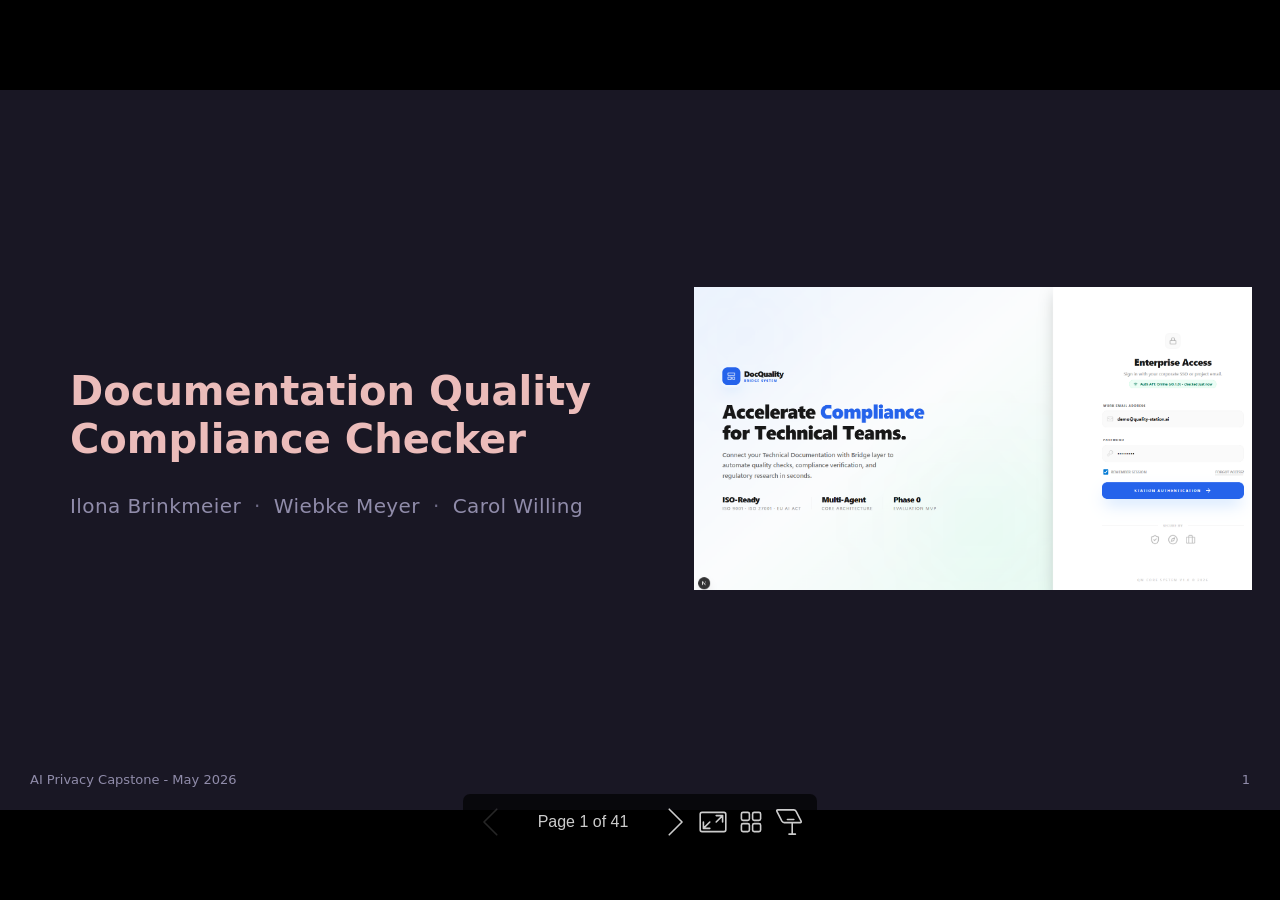
==== commit df430e1c: "add new renderings" ====
--- a/docs/capstone-presentation.html
+++ b/docs/capstone-presentation.html
@@ -1,4 +1,4 @@
-<!DOCTYPE html><html lang="C"><head><title>Documentation Quality Compliance Checker</title><meta property="og:title" content="Documentation Quality Compliance Checker"><meta charset="UTF-8"><meta name="viewport" content="width=device-width,height=device-height,initial-scale=1.0"><meta name="apple-mobile-web-app-capable" content="yes"><meta http-equiv="X-UA-Compatible" content="ie=edge"><meta property="og:type" content="website"><meta name="twitter:card" content="summary"><style>@media screen{body[data-bespoke-view=""] .bespoke-marp-parent>.bespoke-marp-osc>button,body[data-bespoke-view=next] .bespoke-marp-parent>.bespoke-marp-osc>button,body[data-bespoke-view=overview] button.bespoke-marp-overview-close,body[data-bespoke-view=presenter] .bespoke-marp-presenter-container .bespoke-marp-presenter-info-container .bespoke-marp-presenter-info-page-area .bespoke-marp-presenter-info-page,body[data-bespoke-view=presenter] .bespoke-marp-presenter-container .bespoke-marp-presenter-info-container button,body[data-bespoke-view=presenter] .bespoke-marp-presenter-container .bespoke-marp-presenter-note-container button{appearance:none;background-color:initial;border:0;color:inherit;cursor:pointer;font-size:inherit;opacity:.8;outline:none;padding:0;transition:opacity .2s linear;-webkit-tap-highlight-color:transparent}body[data-bespoke-view=""] .bespoke-marp-parent>.bespoke-marp-osc>button:disabled,body[data-bespoke-view=next] .bespoke-marp-parent>.bespoke-marp-osc>button:disabled,body[data-bespoke-view=overview] button.bespoke-marp-overview-close:disabled,body[data-bespoke-view=presenter] .bespoke-marp-presenter-container .bespoke-marp-presenter-info-container .bespoke-marp-presenter-info-page-area .bespoke-marp-presenter-info-page:disabled,body[data-bespoke-view=presenter] .bespoke-marp-presenter-container .bespoke-marp-presenter-info-container button:disabled,body[data-bespoke-view=presenter] .bespoke-marp-presenter-container .bespoke-marp-presenter-note-container button:disabled{cursor:not-allowed;opacity:.15!important}body[data-bespoke-view=""] .bespoke-marp-parent>.bespoke-marp-osc>button:hover,body[data-bespoke-view=next] .bespoke-marp-parent>.bespoke-marp-osc>button:hover,body[data-bespoke-view=overview] button.bespoke-marp-overview-close:hover,body[data-bespoke-view=presenter] .bespoke-marp-presenter-container .bespoke-marp-presenter-info-container .bespoke-marp-presenter-info-page-area .bespoke-marp-presenter-info-page:hover,body[data-bespoke-view=presenter] .bespoke-marp-presenter-container .bespoke-marp-presenter-info-container button:hover,body[data-bespoke-view=presenter] .bespoke-marp-presenter-container .bespoke-marp-presenter-note-container button:hover{opacity:1}body[data-bespoke-view=""] .bespoke-marp-parent>.bespoke-marp-osc>button:hover:active,body[data-bespoke-view=next] .bespoke-marp-parent>.bespoke-marp-osc>button:hover:active,body[data-bespoke-view=overview] button.bespoke-marp-overview-close:hover:active,body[data-bespoke-view=presenter] .bespoke-marp-presenter-container .bespoke-marp-presenter-info-container .bespoke-marp-presenter-info-page-area .bespoke-marp-presenter-info-page:hover:active,body[data-bespoke-view=presenter] .bespoke-marp-presenter-container .bespoke-marp-presenter-info-container button:hover:active,body[data-bespoke-view=presenter] .bespoke-marp-presenter-container .bespoke-marp-presenter-note-container button:hover:active{opacity:.6}body[data-bespoke-view=""] .bespoke-marp-parent>.bespoke-marp-osc>button:hover:not(:disabled),body[data-bespoke-view=next] .bespoke-marp-parent>.bespoke-marp-osc>button:hover:not(:disabled),body[data-bespoke-view=overview] button.bespoke-marp-overview-close:hover:not(:disabled),body[data-bespoke-view=presenter] .bespoke-marp-presenter-container .bespoke-marp-presenter-info-container .bespoke-marp-presenter-info-page-area .bespoke-marp-presenter-info-page:hover:not(:disabled),body[data-bespoke-view=presenter] .bespoke-marp-presenter-container .bespoke-marp-presenter-info-container button:hover:not(:disabled),body[data-bespoke-view=presenter] .bespoke-marp-presenter-container .bespoke-marp-presenter-note-container button:hover:not(:disabled){transition:none}body[data-bespoke-view=""] .bespoke-marp-parent>.bespoke-marp-osc>button[data-bespoke-marp-osc=prev],body[data-bespoke-view=next] .bespoke-marp-parent>.bespoke-marp-osc>button[data-bespoke-marp-osc=prev],body[data-bespoke-view=presenter] .bespoke-marp-presenter-container .bespoke-marp-presenter-info-container button.bespoke-marp-presenter-info-page-prev{background:#0000 url("[data-uri]") no-repeat 50%;background-size:contain;overflow:hidden;text-indent:100%;white-space:nowrap}body[data-bespoke-view=""] .bespoke-marp-parent>.bespoke-marp-osc>button[data-bespoke-marp-osc=next],body[data-bespoke-view=next] .bespoke-marp-parent>.bespoke-marp-osc>button[data-bespoke-marp-osc=next],body[data-bespoke-view=presenter] .bespoke-marp-presenter-container .bespoke-marp-presenter-info-container button.bespoke-marp-presenter-info-page-next{background:#0000 url("[data-uri]") no-repeat 50%;background-size:contain;overflow:hidden;text-indent:100%;white-space:nowrap}body[data-bespoke-view=""] .bespoke-marp-parent>.bespoke-marp-osc>button[data-bespoke-marp-osc=fullscreen],body[data-bespoke-view=next] .bespoke-marp-parent>.bespoke-marp-osc>button[data-bespoke-marp-osc=fullscreen]{background:#0000 url("[data-uri]") no-repeat 50%;background-size:contain;overflow:hidden;text-indent:100%;white-space:nowrap}body[data-bespoke-view=""] .bespoke-marp-parent>.bespoke-marp-osc>button.exit[data-bespoke-marp-osc=fullscreen],body[data-bespoke-view=next] .bespoke-marp-parent>.bespoke-marp-osc>button.exit[data-bespoke-marp-osc=fullscreen]{background-image:url("[data-uri]")}body[data-bespoke-view=""] .bespoke-marp-parent>.bespoke-marp-osc>button[data-bespoke-marp-osc=presenter],body[data-bespoke-view=next] .bespoke-marp-parent>.bespoke-marp-osc>button[data-bespoke-marp-osc=presenter]{background:#0000 url("[data-uri]") no-repeat 50%;background-size:contain;overflow:hidden;text-indent:100%;white-space:nowrap}body[data-bespoke-view=overview] button.bespoke-marp-overview-close,body[data-bespoke-view=presenter] .bespoke-marp-presenter-container .bespoke-marp-presenter-note-container button.bespoke-marp-presenter-note-bigger{background:#0000 url("[data-uri]") no-repeat 50%;background-size:contain;overflow:hidden;text-indent:100%;white-space:nowrap}body[data-bespoke-view=presenter] .bespoke-marp-presenter-container .bespoke-marp-presenter-note-container button.bespoke-marp-presenter-note-smaller{background:#0000 url("[data-uri]") no-repeat 50%;background-size:contain;overflow:hidden;text-indent:100%;white-space:nowrap}body[data-bespoke-view=""] .bespoke-marp-parent>.bespoke-marp-osc>button[data-bespoke-marp-osc=overview],body[data-bespoke-view=next] .bespoke-marp-parent>.bespoke-marp-osc>button[data-bespoke-marp-osc=overview]{background:#0000 url("[data-uri]") no-repeat 50%;background-size:contain;overflow:hidden;text-indent:100%;white-space:nowrap}}@keyframes __bespoke_marp_transition_reduced_outgoing__{0%{opacity:1}to{opacity:0}}@keyframes __bespoke_marp_transition_reduced_incoming__{0%{mix-blend-mode:plus-lighter;opacity:0}to{mix-blend-mode:plus-lighter;opacity:1}}.bespoke-marp-note,.bespoke-marp-osc,.bespoke-progress-parent{display:none;transition:none}@media screen{::view-transition-group(*){animation-duration:var(--marp-bespoke-transition-animation-duration,.5s);animation-timing-function:ease}::view-transition-new(*),::view-transition-old(*){animation-delay:0s;animation-direction:var(--marp-bespoke-transition-animation-direction,normal);animation-duration:var(--marp-bespoke-transition-animation-duration,.5s);animation-fill-mode:both;animation-name:var(--marp-bespoke-transition-animation-name,var(--marp-bespoke-transition-animation-name-fallback,__bespoke_marp_transition_no_animation__));mix-blend-mode:normal}::view-transition-old(*){--marp-bespoke-transition-animation-name-fallback:__bespoke_marp_transition_reduced_outgoing__;animation-timing-function:ease}::view-transition-new(*){--marp-bespoke-transition-animation-name-fallback:__bespoke_marp_transition_reduced_incoming__;animation-timing-function:ease}::view-transition-new(root),::view-transition-old(root){animation-timing-function:linear}::view-transition-new(__bespoke_marp_transition_osc__),::view-transition-old(__bespoke_marp_transition_osc__){animation-duration:0s!important;animation-name:__bespoke_marp_transition_osc__!important}::view-transition-new(__bespoke_marp_transition_osc__){opacity:0!important}.bespoke-marp-transition-warming-up::view-transition-group(*),.bespoke-marp-transition-warming-up::view-transition-new(*),.bespoke-marp-transition-warming-up::view-transition-old(*){animation-play-state:paused!important}body,html{height:100%;margin:0}body{background:#000;overflow:hidden}svg.bespoke-marp-slide{content-visibility:hidden;interactivity:inert;opacity:0;pointer-events:none;z-index:-1}svg.bespoke-marp-slide:not(.bespoke-marp-active) *{view-transition-name:none!important}svg.bespoke-marp-slide.bespoke-marp-active{content-visibility:visible;interactivity:auto;opacity:1;pointer-events:auto;z-index:0}svg.bespoke-marp-slide.bespoke-marp-active.bespoke-marp-active-ready *{animation-name:__bespoke_marp__!important}@supports not (content-visibility:hidden){svg.bespoke-marp-slide[data-bespoke-marp-load=hideable]{display:none}svg.bespoke-marp-slide[data-bespoke-marp-load=hideable].bespoke-marp-active{display:block}}}@media screen and (prefers-reduced-motion:reduce){svg.bespoke-marp-slide *{view-transition-name:none!important}}@media screen{[data-bespoke-marp-fragment=inactive]{visibility:hidden}body[data-bespoke-view=""] .bespoke-marp-parent,body[data-bespoke-view=next] .bespoke-marp-parent{inset:0;position:absolute}body[data-bespoke-view=""] .bespoke-marp-parent>.bespoke-marp-osc,body[data-bespoke-view=next] .bespoke-marp-parent>.bespoke-marp-osc{background:#000000a6;border-radius:7px;bottom:50px;color:#fff;contain:paint;display:block;font-family:Helvetica,Arial,sans-serif;font-size:16px;left:50%;line-height:0;opacity:1;padding:12px;position:absolute;touch-action:manipulation;transform:translateX(-50%);transition:opacity .2s linear;-webkit-user-select:none;user-select:none;view-transition-name:__bespoke_marp_transition_osc__;white-space:nowrap;will-change:transform;z-index:1}body[data-bespoke-view=""] .bespoke-marp-parent>.bespoke-marp-osc>:where(*),body[data-bespoke-view=next] .bespoke-marp-parent>.bespoke-marp-osc>:where(*){margin-left:6px}body[data-bespoke-view=""] .bespoke-marp-parent>.bespoke-marp-osc>:where(*):where(:first-child),body[data-bespoke-view=next] .bespoke-marp-parent>.bespoke-marp-osc>:where(*):where(:first-child){margin-left:0}body[data-bespoke-view=""] .bespoke-marp-parent>.bespoke-marp-osc>span,body[data-bespoke-view=next] .bespoke-marp-parent>.bespoke-marp-osc>span{opacity:.8}body[data-bespoke-view=""] .bespoke-marp-parent>.bespoke-marp-osc>span[data-bespoke-marp-osc=page],body[data-bespoke-view=next] .bespoke-marp-parent>.bespoke-marp-osc>span[data-bespoke-marp-osc=page]{display:inline-block;min-width:140px;text-align:center}body[data-bespoke-view=""] .bespoke-marp-parent>.bespoke-marp-osc>button[data-bespoke-marp-osc=fullscreen],body[data-bespoke-view=""] .bespoke-marp-parent>.bespoke-marp-osc>button[data-bespoke-marp-osc=next],body[data-bespoke-view=""] .bespoke-marp-parent>.bespoke-marp-osc>button[data-bespoke-marp-osc=overview],body[data-bespoke-view=""] .bespoke-marp-parent>.bespoke-marp-osc>button[data-bespoke-marp-osc=presenter],body[data-bespoke-view=""] .bespoke-marp-parent>.bespoke-marp-osc>button[data-bespoke-marp-osc=prev],body[data-bespoke-view=next] .bespoke-marp-parent>.bespoke-marp-osc>button[data-bespoke-marp-osc=fullscreen],body[data-bespoke-view=next] .bespoke-marp-parent>.bespoke-marp-osc>button[data-bespoke-marp-osc=next],body[data-bespoke-view=next] .bespoke-marp-parent>.bespoke-marp-osc>button[data-bespoke-marp-osc=overview],body[data-bespoke-view=next] .bespoke-marp-parent>.bespoke-marp-osc>button[data-bespoke-marp-osc=presenter],body[data-bespoke-view=next] .bespoke-marp-parent>.bespoke-marp-osc>button[data-bespoke-marp-osc=prev]{height:32px;line-height:32px;width:32px}body[data-bespoke-view=""] .bespoke-marp-parent.bespoke-marp-inactive,body[data-bespoke-view=next] .bespoke-marp-parent.bespoke-marp-inactive{cursor:none}body[data-bespoke-view=""] .bespoke-marp-parent.bespoke-marp-inactive>.bespoke-marp-osc,body[data-bespoke-view=next] .bespoke-marp-parent.bespoke-marp-inactive>.bespoke-marp-osc{opacity:0;pointer-events:none}body[data-bespoke-view=""] svg.bespoke-marp-slide,body[data-bespoke-view=next] svg.bespoke-marp-slide{height:100%;left:0;position:absolute;top:0;width:100%}body[data-bespoke-view=""] .bespoke-progress-parent{background:#222;display:flex;height:5px;width:100%}body[data-bespoke-view=""] .bespoke-progress-parent+:where(.bespoke-marp-parent){top:5px}body[data-bespoke-view=""] .bespoke-progress-parent .bespoke-progress-bar{background:#0288d1;flex:0 0 0;transition:flex-basis .2s cubic-bezier(0,1,1,1)}body[data-bespoke-view=next]{background:#0000}body[data-bespoke-view=presenter]{background:#161616}body[data-bespoke-view=presenter] .bespoke-marp-presenter-container{display:grid;font-family:Helvetica,Arial,sans-serif;grid-template:"current dragbar next" minmax(140px,1fr) "current dragbar note" 2fr "info    dragbar note" 3em;grid-template-columns:minmax(3px,var(--bespoke-marp-presenter-split-ratio,66%)) 0 minmax(3px,1fr);height:100%;left:0;position:absolute;top:0;width:100%}body[data-bespoke-view=presenter] .bespoke-marp-presenter-container :where(.bespoke-marp-parent){grid-area:current;overflow:hidden;position:relative}body[data-bespoke-view=presenter] .bespoke-marp-presenter-container :where(.bespoke-marp-parent) :where(svg.bespoke-marp-slide){height:calc(100% - 40px);left:20px;pointer-events:none;position:absolute;top:20px;-webkit-user-select:none;user-select:none;width:calc(100% - 40px)}body[data-bespoke-view=presenter] .bespoke-marp-presenter-container :where(.bespoke-marp-parent) :where(svg.bespoke-marp-slide).bespoke-marp-active{filter:drop-shadow(0 3px 10px rgba(0,0,0,.5))}body[data-bespoke-view=presenter] .bespoke-marp-presenter-container .bespoke-marp-presenter-dragbar-container{background:#0288d1;cursor:col-resize;grid-area:dragbar;margin-left:-3px;opacity:0;position:relative;transition:opacity .4s linear .1s;width:6px;z-index:10}body[data-bespoke-view=presenter] .bespoke-marp-presenter-container .bespoke-marp-presenter-dragbar-container:hover{opacity:1}body[data-bespoke-view=presenter] .bespoke-marp-presenter-container .bespoke-marp-presenter-dragbar-container.active{opacity:1;transition-delay:0s}body[data-bespoke-view=presenter] .bespoke-marp-presenter-container .bespoke-marp-presenter-next-container{background:#222;cursor:pointer;display:none;grid-area:next;overflow:hidden;position:relative}body[data-bespoke-view=presenter] .bespoke-marp-presenter-container .bespoke-marp-presenter-next-container.active{display:block}body[data-bespoke-view=presenter] .bespoke-marp-presenter-container .bespoke-marp-presenter-next-container iframe.bespoke-marp-presenter-next{background:#0000;border:0;display:block;filter:drop-shadow(0 3px 10px rgba(0,0,0,.5));height:calc(100% - 40px);left:20px;pointer-events:none;position:absolute;interactivity:inert;top:20px;-webkit-user-select:none;user-select:none;width:calc(100% - 40px)}body[data-bespoke-view=presenter] .bespoke-marp-presenter-container .bespoke-marp-presenter-note-container{background:#222;color:#eee;grid-area:note;position:relative;z-index:1}body[data-bespoke-view=presenter] .bespoke-marp-presenter-container .bespoke-marp-presenter-note-container button{height:1.5em;line-height:1.5em;width:1.5em}body[data-bespoke-view=presenter] .bespoke-marp-presenter-container .bespoke-marp-presenter-note-container .bespoke-marp-presenter-note-wrapper{display:block;inset:0;position:absolute}body[data-bespoke-view=presenter] .bespoke-marp-presenter-container .bespoke-marp-presenter-note-container .bespoke-marp-presenter-note-buttons{background:#000000a6;border-radius:4px;bottom:0;display:flex;gap:4px;margin:12px;opacity:0;padding:6px;pointer-events:none;position:absolute;right:0;transition:opacity .2s linear}body[data-bespoke-view=presenter] .bespoke-marp-presenter-container .bespoke-marp-presenter-note-container .bespoke-marp-presenter-note-buttons:focus-within,body[data-bespoke-view=presenter] .bespoke-marp-presenter-container .bespoke-marp-presenter-note-container .bespoke-marp-presenter-note-wrapper:focus-within+.bespoke-marp-presenter-note-buttons,body[data-bespoke-view=presenter] .bespoke-marp-presenter-container .bespoke-marp-presenter-note-container:hover .bespoke-marp-presenter-note-buttons{opacity:1;pointer-events:auto}body[data-bespoke-view=presenter] .bespoke-marp-presenter-container .bespoke-marp-presenter-note-container .bespoke-marp-note{box-sizing:border-box;font-size:calc(1.1em*var(--bespoke-marp-note-font-scale, 1));height:calc(100% - 40px);margin:20px;overflow:auto;padding-right:3px;white-space:pre-wrap;width:calc(100% - 40px);word-wrap:break-word;scrollbar-color:#eeeeee80 #0000;scrollbar-width:thin}body[data-bespoke-view=presenter] .bespoke-marp-presenter-container .bespoke-marp-presenter-note-container .bespoke-marp-note::-webkit-scrollbar{width:6px}body[data-bespoke-view=presenter] .bespoke-marp-presenter-container .bespoke-marp-presenter-note-container .bespoke-marp-note::-webkit-scrollbar-track{background:#0000}body[data-bespoke-view=presenter] .bespoke-marp-presenter-container .bespoke-marp-presenter-note-container .bespoke-marp-note::-webkit-scrollbar-thumb{background:#eeeeee80;border-radius:6px}body[data-bespoke-view=presenter] .bespoke-marp-presenter-container .bespoke-marp-presenter-note-container .bespoke-marp-note:empty{pointer-events:none}body[data-bespoke-view=presenter] .bespoke-marp-presenter-container .bespoke-marp-presenter-note-container .bespoke-marp-note.active{display:block}body[data-bespoke-view=presenter] .bespoke-marp-presenter-container .bespoke-marp-presenter-note-container .bespoke-marp-note p:first-child{margin-top:0}body[data-bespoke-view=presenter] .bespoke-marp-presenter-container .bespoke-marp-presenter-note-container .bespoke-marp-note p:last-child{margin-bottom:0}body[data-bespoke-view=presenter] .bespoke-marp-presenter-container .bespoke-marp-presenter-info-container{align-items:center;box-sizing:border-box;color:#eee;display:flex;flex-wrap:nowrap;grid-area:info;justify-content:center;overflow:hidden;padding:0 10px}body[data-bespoke-view=presenter] .bespoke-marp-presenter-container .bespoke-marp-presenter-info-container .bespoke-marp-presenter-info-page-area,body[data-bespoke-view=presenter] .bespoke-marp-presenter-container .bespoke-marp-presenter-info-container .bespoke-marp-presenter-info-time,body[data-bespoke-view=presenter] .bespoke-marp-presenter-container .bespoke-marp-presenter-info-container .bespoke-marp-presenter-info-timer{box-sizing:border-box;display:block;padding:0 10px;white-space:nowrap;width:100%}body[data-bespoke-view=presenter] .bespoke-marp-presenter-container .bespoke-marp-presenter-info-container button{height:1.5em;line-height:1.5em;width:1.5em}body[data-bespoke-view=presenter] .bespoke-marp-presenter-container .bespoke-marp-presenter-info-container .bespoke-marp-presenter-info-page-area{order:2;text-align:center}body[data-bespoke-view=presenter] .bespoke-marp-presenter-container .bespoke-marp-presenter-info-container .bespoke-marp-presenter-info-page-area .bespoke-marp-presenter-info-page{display:inline-block;min-width:120px;text-align:center}body[data-bespoke-view=presenter] .bespoke-marp-presenter-container .bespoke-marp-presenter-info-container .bespoke-marp-presenter-info-time{color:#999;order:1;text-align:left}body[data-bespoke-view=presenter] .bespoke-marp-presenter-container .bespoke-marp-presenter-info-container .bespoke-marp-presenter-info-timer{color:#999;order:3;text-align:right}body[data-bespoke-view=presenter] .bespoke-marp-presenter-container .bespoke-marp-presenter-info-container .bespoke-marp-presenter-info-timer:hover{cursor:pointer}body[data-bespoke-view=overview]{background:#161616;overflow:auto}body[data-bespoke-view=overview] [data-bespoke-marp-fragment=inactive]{visibility:visible}body[data-bespoke-view=overview] .bespoke-marp-overview-header{backdrop-filter:blur(4px);background:#222222d9;box-shadow:0 3px 10px #00000080;box-sizing:border-box;display:flex;height:48px;inset:0 0 auto;justify-content:flex-end;padding:10px;position:fixed;z-index:1}body[data-bespoke-view=overview] button.bespoke-marp-overview-close{height:28px;line-height:28px;transform:rotate(45deg);width:28px}body[data-bespoke-view=overview] .bespoke-marp-parent{display:grid;gap:40px;grid-template-columns:repeat(auto-fit,minmax(0,240px));justify-content:space-around;padding:30px}body[data-bespoke-view=overview] .bespoke-marp-parent svg.bespoke-marp-slide{--bov-selected:#0000;--bov-focus:#161616;--bov-focus-outline:#0000;background-image:conic-gradient(#161616 0 0),conic-gradient(var(--bov-focus) 0 0),conic-gradient(var(--bov-focus-outline) 0 0),conic-gradient(var(--bov-selected) 0 0);background-position:5px 5px,3px 3px,2px 2px,0 0;background-repeat:no-repeat;background-size:calc(100% - 10px) calc(100% - 10px),calc(100% - 6px) calc(100% - 6px),calc(100% - 4px) calc(100% - 4px),100% 100%;content-visibility:visible;cursor:pointer;filter:drop-shadow(0 3px 10px rgba(0,0,0,.5));margin:-6px;padding:6px;interactivity:auto;opacity:1;outline:0;pointer-events:auto;scroll-margin-block:30px;width:100%;z-index:0}body[data-bespoke-view=overview] .bespoke-marp-parent svg.bespoke-marp-slide *,body[data-bespoke-view=overview] .bespoke-marp-parent svg.bespoke-marp-slide.bespoke-marp-active *{pointer-events:none;interactivity:inert}body[data-bespoke-view=overview] .bespoke-marp-parent svg.bespoke-marp-slide:active,body[data-bespoke-view=overview] .bespoke-marp-parent svg.bespoke-marp-slide:focus-visible,body[data-bespoke-view=overview] .bespoke-marp-parent svg.bespoke-marp-slide:hover{--bov-focus-outline:#161616}body[data-bespoke-view=overview] .bespoke-marp-parent svg.bespoke-marp-slide:focus-visible,body[data-bespoke-view=overview] .bespoke-marp-parent svg.bespoke-marp-slide:hover{--bov-focus:#999}body[data-bespoke-view=overview] .bespoke-marp-parent svg.bespoke-marp-slide:active{--bov-focus:#eee}body[data-bespoke-view=overview] .bespoke-marp-parent svg.bespoke-marp-slide.bespoke-marp-active{--bov-selected:#0288d1}body[data-bespoke-view=overview]:has(.bespoke-marp-overview-header) .bespoke-marp-parent{padding-top:78px}body[data-bespoke-view=overview]:has(.bespoke-marp-overview-header) .bespoke-marp-parent svg.bespoke-marp-slide{scroll-margin-top:78px}.bespoke-marp-overview{background:#000000a6;inset:0;opacity:0;pointer-events:none;position:fixed;transition:opacity .1s ease;z-index:10}.bespoke-marp-overview iframe{background:#222;border:0;display:block;height:100%;left:0;position:absolute;top:0;width:100%}.bespoke-marp-overview[data-open="1"]{opacity:1;pointer-events:auto}}@media print{.bespoke-marp-overview,.bespoke-marp-presenter-info-container,.bespoke-marp-presenter-next-container,.bespoke-marp-presenter-note-container{display:none}}</style><style>@import "schema";@import "structure";div#\:\$p > svg > foreignObject > section{width:1280px;height:720px;box-sizing:border-box;overflow:hidden;position:relative;scroll-snap-align:center center;-webkit-text-size-adjust:100%;text-size-adjust:100%}div#\:\$p > svg > foreignObject > section::after{bottom:0;content:attr(data-marpit-pagination);padding:inherit;pointer-events:none;position:absolute;right:0}div#\:\$p > svg > foreignObject > section:not([data-marpit-pagination])::after{display:none}div#\:\$p > svg > foreignObject > section :is(h1, marp-h1){font-size:2em;margin-block:0.67em}div#\:\$p > svg > foreignObject > section video::-webkit-media-controls{will-change:transform}@page {size:1280px 720px;margin:0}@media print{html, body{background-color:#fff;margin:0;page-break-inside:avoid;break-inside:avoid-page}div#\:\$p > svg > foreignObject > section{page-break-before:always;break-before:page}div#\:\$p > svg > foreignObject > section, div#\:\$p > svg > foreignObject > section *{-webkit-print-color-adjust:exact!important;animation-delay:0s!important;animation-duration:0s!important;color-adjust:exact!important;print-color-adjust:exact!important;transition:none!important}div#\:\$p > svg[data-marpit-svg]{display:block;height:100vh;width:100vw}}div#\:\$p > svg > foreignObject > section{--fgColor-danger:light-dark(#d1242f, #f85149);--bgColor-attention-muted:light-dark(#fff8c5, #bb800926);--bgColor-muted:light-dark(#f6f8fa, #151b23);--bgColor-neutral-muted:light-dark(#818b981f, #656c7633);--borderColor-accent-emphasis:light-dark(#0969da, #1f6feb);--borderColor-attention-emphasis:light-dark(#9a6700, #9e6a03);--borderColor-danger-emphasis:light-dark(#cf222e, #da3633);--borderColor-default:light-dark(#d1d9e0, #3d444d);--borderColor-done-emphasis:light-dark(#8250df, #8957e5);--borderColor-success-emphasis:light-dark(#1a7f37, #238636);--color-prettylights-syntax-brackethighlighter-angle:light-dark(#59636e, #9198a1);--color-prettylights-syntax-brackethighlighter-unmatched:light-dark(#82071e, #f85149);--color-prettylights-syntax-carriage-return-bg:light-dark(#cf222e, #b62324);--color-prettylights-syntax-carriage-return-text:light-dark(#f6f8fa, #f0f6fc);--color-prettylights-syntax-comment:light-dark(#59636e, #9198a1);--color-prettylights-syntax-constant:light-dark(#0550ae, #79c0ff);--color-prettylights-syntax-constant-other-reference-link:light-dark(#0a3069, #a5d6ff);--color-prettylights-syntax-entity:light-dark(#6639ba, #d2a8ff);--color-prettylights-syntax-entity-tag:light-dark(#0550ae, #7ee787);--color-prettylights-syntax-invalid-illegal-text:light-dark(var(--fgColor-danger), var(--fgColor-danger));--color-prettylights-syntax-keyword:light-dark(#cf222e, #ff7b72);--color-prettylights-syntax-markup-changed-bg:light-dark(#ffd8b5, #5a1e02);--color-prettylights-syntax-markup-changed-text:light-dark(#953800, #ffdfb6);--color-prettylights-syntax-markup-deleted-bg:light-dark(#ffebe9, #67060c);--color-prettylights-syntax-markup-deleted-text:light-dark(#82071e, #ffdcd7);--color-prettylights-syntax-markup-heading:light-dark(#0550ae, #1f6feb);--color-prettylights-syntax-markup-ignored-bg:light-dark(#0550ae, #1158c7);--color-prettylights-syntax-markup-ignored-text:light-dark(#d1d9e0, #f0f6fc);--color-prettylights-syntax-markup-inserted-bg:light-dark(#dafbe1, #033a16);--color-prettylights-syntax-markup-inserted-text:light-dark(#116329, #aff5b4);--color-prettylights-syntax-markup-list:light-dark(#3b2300, #f2cc60);--color-prettylights-syntax-meta-diff-range:light-dark(#8250df, #d2a8ff);--color-prettylights-syntax-string:light-dark(#0a3069, #a5d6ff);--color-prettylights-syntax-string-regexp:light-dark(#116329, #7ee787);--color-prettylights-syntax-sublimelinter-gutter-mark:light-dark(#818b98, #3d444d);--color-prettylights-syntax-variable:light-dark(#953800, #ffa657);--fgColor-accent:light-dark(#0969da, #4493f8);--fgColor-attention:light-dark(#9a6700, #d29922);--fgColor-done:light-dark(#8250df, #ab7df8);--fgColor-muted:light-dark(#59636e, #9198a1);--fgColor-success:light-dark(#1a7f37, #3fb950);--bgColor-default:light-dark(#fff, #0d1117);--borderColor-muted:light-dark(#d1d9e0b3, #3d444db3);--color-prettylights-syntax-invalid-illegal-bg:light-dark(var(--bgColor-danger-muted), var(--bgColor-danger-muted));--color-prettylights-syntax-markup-bold:light-dark(#1f2328, #f0f6fc);--color-prettylights-syntax-markup-italic:light-dark(#1f2328, #f0f6fc);--color-prettylights-syntax-storage-modifier-import:light-dark(#1f2328, #f0f6fc);--fgColor-default:light-dark(#1f2328, #f0f6fc);--focus-outlineColor:light-dark(var(--borderColor-accent-emphasis), var(--borderColor-accent-emphasis));--borderColor-neutral-muted:light-dark(var(--borderColor-muted), var(--borderColor-muted));--base-size-16:calc(var(--marpit-root-font-size, 1rem) * 1);--base-size-24:calc(var(--marpit-root-font-size, 1rem) * 1.5);--base-size-4:calc(var(--marpit-root-font-size, 1rem) * 0.25);--base-size-40:calc(var(--marpit-root-font-size, 1rem) * 2.5);--base-size-8:calc(var(--marpit-root-font-size, 1rem) * 0.5);--base-text-weight-medium:500;--base-text-weight-normal:400;--base-text-weight-semibold:600;--fontStack-monospace:ui-monospace, SFMono-Regular, SF Mono, Menlo, Consolas, Liberation Mono, monospace;--fontStack-sansSerif:-apple-system, BlinkMacSystemFont, "Segoe UI", "Noto Sans", Helvetica, Arial, sans-serif, "Apple Color Emoji", "Segoe UI Emoji";}/*!
+<!DOCTYPE html><html lang="en-US"><head><title>Documentation Quality Compliance Checker</title><meta property="og:title" content="Documentation Quality Compliance Checker"><meta charset="UTF-8"><meta name="viewport" content="width=device-width,height=device-height,initial-scale=1.0"><meta name="apple-mobile-web-app-capable" content="yes"><meta http-equiv="X-UA-Compatible" content="ie=edge"><meta property="og:type" content="website"><meta name="twitter:card" content="summary"><style>@media screen{body[data-bespoke-view=""] .bespoke-marp-parent>.bespoke-marp-osc>button,body[data-bespoke-view=next] .bespoke-marp-parent>.bespoke-marp-osc>button,body[data-bespoke-view=overview] button.bespoke-marp-overview-close,body[data-bespoke-view=presenter] .bespoke-marp-presenter-container .bespoke-marp-presenter-info-container .bespoke-marp-presenter-info-page-area .bespoke-marp-presenter-info-page,body[data-bespoke-view=presenter] .bespoke-marp-presenter-container .bespoke-marp-presenter-info-container button,body[data-bespoke-view=presenter] .bespoke-marp-presenter-container .bespoke-marp-presenter-note-container button{appearance:none;background-color:initial;border:0;color:inherit;cursor:pointer;font-size:inherit;opacity:.8;outline:none;padding:0;transition:opacity .2s linear;-webkit-tap-highlight-color:transparent}body[data-bespoke-view=""] .bespoke-marp-parent>.bespoke-marp-osc>button:disabled,body[data-bespoke-view=next] .bespoke-marp-parent>.bespoke-marp-osc>button:disabled,body[data-bespoke-view=overview] button.bespoke-marp-overview-close:disabled,body[data-bespoke-view=presenter] .bespoke-marp-presenter-container .bespoke-marp-presenter-info-container .bespoke-marp-presenter-info-page-area .bespoke-marp-presenter-info-page:disabled,body[data-bespoke-view=presenter] .bespoke-marp-presenter-container .bespoke-marp-presenter-info-container button:disabled,body[data-bespoke-view=presenter] .bespoke-marp-presenter-container .bespoke-marp-presenter-note-container button:disabled{cursor:not-allowed;opacity:.15!important}body[data-bespoke-view=""] .bespoke-marp-parent>.bespoke-marp-osc>button:hover,body[data-bespoke-view=next] .bespoke-marp-parent>.bespoke-marp-osc>button:hover,body[data-bespoke-view=overview] button.bespoke-marp-overview-close:hover,body[data-bespoke-view=presenter] .bespoke-marp-presenter-container .bespoke-marp-presenter-info-container .bespoke-marp-presenter-info-page-area .bespoke-marp-presenter-info-page:hover,body[data-bespoke-view=presenter] .bespoke-marp-presenter-container .bespoke-marp-presenter-info-container button:hover,body[data-bespoke-view=presenter] .bespoke-marp-presenter-container .bespoke-marp-presenter-note-container button:hover{opacity:1}body[data-bespoke-view=""] .bespoke-marp-parent>.bespoke-marp-osc>button:hover:active,body[data-bespoke-view=next] .bespoke-marp-parent>.bespoke-marp-osc>button:hover:active,body[data-bespoke-view=overview] button.bespoke-marp-overview-close:hover:active,body[data-bespoke-view=presenter] .bespoke-marp-presenter-container .bespoke-marp-presenter-info-container .bespoke-marp-presenter-info-page-area .bespoke-marp-presenter-info-page:hover:active,body[data-bespoke-view=presenter] .bespoke-marp-presenter-container .bespoke-marp-presenter-info-container button:hover:active,body[data-bespoke-view=presenter] .bespoke-marp-presenter-container .bespoke-marp-presenter-note-container button:hover:active{opacity:.6}body[data-bespoke-view=""] .bespoke-marp-parent>.bespoke-marp-osc>button:hover:not(:disabled),body[data-bespoke-view=next] .bespoke-marp-parent>.bespoke-marp-osc>button:hover:not(:disabled),body[data-bespoke-view=overview] button.bespoke-marp-overview-close:hover:not(:disabled),body[data-bespoke-view=presenter] .bespoke-marp-presenter-container .bespoke-marp-presenter-info-container .bespoke-marp-presenter-info-page-area .bespoke-marp-presenter-info-page:hover:not(:disabled),body[data-bespoke-view=presenter] .bespoke-marp-presenter-container .bespoke-marp-presenter-info-container button:hover:not(:disabled),body[data-bespoke-view=presenter] .bespoke-marp-presenter-container .bespoke-marp-presenter-note-container button:hover:not(:disabled){transition:none}body[data-bespoke-view=""] .bespoke-marp-parent>.bespoke-marp-osc>button[data-bespoke-marp-osc=prev],body[data-bespoke-view=next] .bespoke-marp-parent>.bespoke-marp-osc>button[data-bespoke-marp-osc=prev],body[data-bespoke-view=presenter] .bespoke-marp-presenter-container .bespoke-marp-presenter-info-container button.bespoke-marp-presenter-info-page-prev{background:#0000 url("[data-uri]") no-repeat 50%;background-size:contain;overflow:hidden;text-indent:100%;white-space:nowrap}body[data-bespoke-view=""] .bespoke-marp-parent>.bespoke-marp-osc>button[data-bespoke-marp-osc=next],body[data-bespoke-view=next] .bespoke-marp-parent>.bespoke-marp-osc>button[data-bespoke-marp-osc=next],body[data-bespoke-view=presenter] .bespoke-marp-presenter-container .bespoke-marp-presenter-info-container button.bespoke-marp-presenter-info-page-next{background:#0000 url("[data-uri]") no-repeat 50%;background-size:contain;overflow:hidden;text-indent:100%;white-space:nowrap}body[data-bespoke-view=""] .bespoke-marp-parent>.bespoke-marp-osc>button[data-bespoke-marp-osc=fullscreen],body[data-bespoke-view=next] .bespoke-marp-parent>.bespoke-marp-osc>button[data-bespoke-marp-osc=fullscreen]{background:#0000 url("[data-uri]") no-repeat 50%;background-size:contain;overflow:hidden;text-indent:100%;white-space:nowrap}body[data-bespoke-view=""] .bespoke-marp-parent>.bespoke-marp-osc>button.exit[data-bespoke-marp-osc=fullscreen],body[data-bespoke-view=next] .bespoke-marp-parent>.bespoke-marp-osc>button.exit[data-bespoke-marp-osc=fullscreen]{background-image:url("[data-uri]")}body[data-bespoke-view=""] .bespoke-marp-parent>.bespoke-marp-osc>button[data-bespoke-marp-osc=presenter],body[data-bespoke-view=next] .bespoke-marp-parent>.bespoke-marp-osc>button[data-bespoke-marp-osc=presenter]{background:#0000 url("[data-uri]") no-repeat 50%;background-size:contain;overflow:hidden;text-indent:100%;white-space:nowrap}body[data-bespoke-view=overview] button.bespoke-marp-overview-close,body[data-bespoke-view=presenter] .bespoke-marp-presenter-container .bespoke-marp-presenter-note-container button.bespoke-marp-presenter-note-bigger{background:#0000 url("[data-uri]") no-repeat 50%;background-size:contain;overflow:hidden;text-indent:100%;white-space:nowrap}body[data-bespoke-view=presenter] .bespoke-marp-presenter-container .bespoke-marp-presenter-note-container button.bespoke-marp-presenter-note-smaller{background:#0000 url("[data-uri]") no-repeat 50%;background-size:contain;overflow:hidden;text-indent:100%;white-space:nowrap}body[data-bespoke-view=""] .bespoke-marp-parent>.bespoke-marp-osc>button[data-bespoke-marp-osc=overview],body[data-bespoke-view=next] .bespoke-marp-parent>.bespoke-marp-osc>button[data-bespoke-marp-osc=overview]{background:#0000 url("[data-uri]") no-repeat 50%;background-size:contain;overflow:hidden;text-indent:100%;white-space:nowrap}}@keyframes __bespoke_marp_transition_reduced_outgoing__{0%{opacity:1}to{opacity:0}}@keyframes __bespoke_marp_transition_reduced_incoming__{0%{mix-blend-mode:plus-lighter;opacity:0}to{mix-blend-mode:plus-lighter;opacity:1}}.bespoke-marp-note,.bespoke-marp-osc,.bespoke-progress-parent{display:none;transition:none}@media screen{::view-transition-group(*){animation-duration:var(--marp-bespoke-transition-animation-duration,.5s);animation-timing-function:ease}::view-transition-new(*),::view-transition-old(*){animation-delay:0s;animation-direction:var(--marp-bespoke-transition-animation-direction,normal);animation-duration:var(--marp-bespoke-transition-animation-duration,.5s);animation-fill-mode:both;animation-name:var(--marp-bespoke-transition-animation-name,var(--marp-bespoke-transition-animation-name-fallback,__bespoke_marp_transition_no_animation__));mix-blend-mode:normal}::view-transition-old(*){--marp-bespoke-transition-animation-name-fallback:__bespoke_marp_transition_reduced_outgoing__;animation-timing-function:ease}::view-transition-new(*){--marp-bespoke-transition-animation-name-fallback:__bespoke_marp_transition_reduced_incoming__;animation-timing-function:ease}::view-transition-new(root),::view-transition-old(root){animation-timing-function:linear}::view-transition-new(__bespoke_marp_transition_osc__),::view-transition-old(__bespoke_marp_transition_osc__){animation-duration:0s!important;animation-name:__bespoke_marp_transition_osc__!important}::view-transition-new(__bespoke_marp_transition_osc__){opacity:0!important}.bespoke-marp-transition-warming-up::view-transition-group(*),.bespoke-marp-transition-warming-up::view-transition-new(*),.bespoke-marp-transition-warming-up::view-transition-old(*){animation-play-state:paused!important}body,html{height:100%;margin:0}body{background:#000;overflow:hidden}svg.bespoke-marp-slide{content-visibility:hidden;interactivity:inert;opacity:0;pointer-events:none;z-index:-1}svg.bespoke-marp-slide:not(.bespoke-marp-active) *{view-transition-name:none!important}svg.bespoke-marp-slide.bespoke-marp-active{content-visibility:visible;interactivity:auto;opacity:1;pointer-events:auto;z-index:0}svg.bespoke-marp-slide.bespoke-marp-active.bespoke-marp-active-ready *{animation-name:__bespoke_marp__!important}@supports not (content-visibility:hidden){svg.bespoke-marp-slide[data-bespoke-marp-load=hideable]{display:none}svg.bespoke-marp-slide[data-bespoke-marp-load=hideable].bespoke-marp-active{display:block}}}@media screen and (prefers-reduced-motion:reduce){svg.bespoke-marp-slide *{view-transition-name:none!important}}@media screen{[data-bespoke-marp-fragment=inactive]{visibility:hidden}body[data-bespoke-view=""] .bespoke-marp-parent,body[data-bespoke-view=next] .bespoke-marp-parent{inset:0;position:absolute}body[data-bespoke-view=""] .bespoke-marp-parent>.bespoke-marp-osc,body[data-bespoke-view=next] .bespoke-marp-parent>.bespoke-marp-osc{background:#000000a6;border-radius:7px;bottom:50px;color:#fff;contain:paint;display:block;font-family:Helvetica,Arial,sans-serif;font-size:16px;left:50%;line-height:0;opacity:1;padding:12px;position:absolute;touch-action:manipulation;transform:translateX(-50%);transition:opacity .2s linear;-webkit-user-select:none;user-select:none;view-transition-name:__bespoke_marp_transition_osc__;white-space:nowrap;will-change:transform;z-index:1}body[data-bespoke-view=""] .bespoke-marp-parent>.bespoke-marp-osc>:where(*),body[data-bespoke-view=next] .bespoke-marp-parent>.bespoke-marp-osc>:where(*){margin-left:6px}body[data-bespoke-view=""] .bespoke-marp-parent>.bespoke-marp-osc>:where(*):where(:first-child),body[data-bespoke-view=next] .bespoke-marp-parent>.bespoke-marp-osc>:where(*):where(:first-child){margin-left:0}body[data-bespoke-view=""] .bespoke-marp-parent>.bespoke-marp-osc>span,body[data-bespoke-view=next] .bespoke-marp-parent>.bespoke-marp-osc>span{opacity:.8}body[data-bespoke-view=""] .bespoke-marp-parent>.bespoke-marp-osc>span[data-bespoke-marp-osc=page],body[data-bespoke-view=next] .bespoke-marp-parent>.bespoke-marp-osc>span[data-bespoke-marp-osc=page]{display:inline-block;min-width:140px;text-align:center}body[data-bespoke-view=""] .bespoke-marp-parent>.bespoke-marp-osc>button[data-bespoke-marp-osc=fullscreen],body[data-bespoke-view=""] .bespoke-marp-parent>.bespoke-marp-osc>button[data-bespoke-marp-osc=next],body[data-bespoke-view=""] .bespoke-marp-parent>.bespoke-marp-osc>button[data-bespoke-marp-osc=overview],body[data-bespoke-view=""] .bespoke-marp-parent>.bespoke-marp-osc>button[data-bespoke-marp-osc=presenter],body[data-bespoke-view=""] .bespoke-marp-parent>.bespoke-marp-osc>button[data-bespoke-marp-osc=prev],body[data-bespoke-view=next] .bespoke-marp-parent>.bespoke-marp-osc>button[data-bespoke-marp-osc=fullscreen],body[data-bespoke-view=next] .bespoke-marp-parent>.bespoke-marp-osc>button[data-bespoke-marp-osc=next],body[data-bespoke-view=next] .bespoke-marp-parent>.bespoke-marp-osc>button[data-bespoke-marp-osc=overview],body[data-bespoke-view=next] .bespoke-marp-parent>.bespoke-marp-osc>button[data-bespoke-marp-osc=presenter],body[data-bespoke-view=next] .bespoke-marp-parent>.bespoke-marp-osc>button[data-bespoke-marp-osc=prev]{height:32px;line-height:32px;width:32px}body[data-bespoke-view=""] .bespoke-marp-parent.bespoke-marp-inactive,body[data-bespoke-view=next] .bespoke-marp-parent.bespoke-marp-inactive{cursor:none}body[data-bespoke-view=""] .bespoke-marp-parent.bespoke-marp-inactive>.bespoke-marp-osc,body[data-bespoke-view=next] .bespoke-marp-parent.bespoke-marp-inactive>.bespoke-marp-osc{opacity:0;pointer-events:none}body[data-bespoke-view=""] svg.bespoke-marp-slide,body[data-bespoke-view=next] svg.bespoke-marp-slide{height:100%;left:0;position:absolute;top:0;width:100%}body[data-bespoke-view=""] .bespoke-progress-parent{background:#222;display:flex;height:5px;width:100%}body[data-bespoke-view=""] .bespoke-progress-parent+:where(.bespoke-marp-parent){top:5px}body[data-bespoke-view=""] .bespoke-progress-parent .bespoke-progress-bar{background:#0288d1;flex:0 0 0;transition:flex-basis .2s cubic-bezier(0,1,1,1)}body[data-bespoke-view=next]{background:#0000}body[data-bespoke-view=presenter]{background:#161616}body[data-bespoke-view=presenter] .bespoke-marp-presenter-container{display:grid;font-family:Helvetica,Arial,sans-serif;grid-template:"current dragbar next" minmax(140px,1fr) "current dragbar note" 2fr "info    dragbar note" 3em;grid-template-columns:minmax(3px,var(--bespoke-marp-presenter-split-ratio,66%)) 0 minmax(3px,1fr);height:100%;left:0;position:absolute;top:0;width:100%}body[data-bespoke-view=presenter] .bespoke-marp-presenter-container :where(.bespoke-marp-parent){grid-area:current;overflow:hidden;position:relative}body[data-bespoke-view=presenter] .bespoke-marp-presenter-container :where(.bespoke-marp-parent) :where(svg.bespoke-marp-slide){height:calc(100% - 40px);left:20px;pointer-events:none;position:absolute;top:20px;-webkit-user-select:none;user-select:none;width:calc(100% - 40px)}body[data-bespoke-view=presenter] .bespoke-marp-presenter-container :where(.bespoke-marp-parent) :where(svg.bespoke-marp-slide).bespoke-marp-active{filter:drop-shadow(0 3px 10px rgba(0,0,0,.5))}body[data-bespoke-view=presenter] .bespoke-marp-presenter-container .bespoke-marp-presenter-dragbar-container{background:#0288d1;cursor:col-resize;grid-area:dragbar;margin-left:-3px;opacity:0;position:relative;transition:opacity .4s linear .1s;width:6px;z-index:10}body[data-bespoke-view=presenter] .bespoke-marp-presenter-container .bespoke-marp-presenter-dragbar-container:hover{opacity:1}body[data-bespoke-view=presenter] .bespoke-marp-presenter-container .bespoke-marp-presenter-dragbar-container.active{opacity:1;transition-delay:0s}body[data-bespoke-view=presenter] .bespoke-marp-presenter-container .bespoke-marp-presenter-next-container{background:#222;cursor:pointer;display:none;grid-area:next;overflow:hidden;position:relative}body[data-bespoke-view=presenter] .bespoke-marp-presenter-container .bespoke-marp-presenter-next-container.active{display:block}body[data-bespoke-view=presenter] .bespoke-marp-presenter-container .bespoke-marp-presenter-next-container iframe.bespoke-marp-presenter-next{background:#0000;border:0;display:block;filter:drop-shadow(0 3px 10px rgba(0,0,0,.5));height:calc(100% - 40px);left:20px;pointer-events:none;position:absolute;interactivity:inert;top:20px;-webkit-user-select:none;user-select:none;width:calc(100% - 40px)}body[data-bespoke-view=presenter] .bespoke-marp-presenter-container .bespoke-marp-presenter-note-container{background:#222;color:#eee;grid-area:note;position:relative;z-index:1}body[data-bespoke-view=presenter] .bespoke-marp-presenter-container .bespoke-marp-presenter-note-container button{height:1.5em;line-height:1.5em;width:1.5em}body[data-bespoke-view=presenter] .bespoke-marp-presenter-container .bespoke-marp-presenter-note-container .bespoke-marp-presenter-note-wrapper{display:block;inset:0;position:absolute}body[data-bespoke-view=presenter] .bespoke-marp-presenter-container .bespoke-marp-presenter-note-container .bespoke-marp-presenter-note-buttons{background:#000000a6;border-radius:4px;bottom:0;display:flex;gap:4px;margin:12px;opacity:0;padding:6px;pointer-events:none;position:absolute;right:0;transition:opacity .2s linear}body[data-bespoke-view=presenter] .bespoke-marp-presenter-container .bespoke-marp-presenter-note-container .bespoke-marp-presenter-note-buttons:focus-within,body[data-bespoke-view=presenter] .bespoke-marp-presenter-container .bespoke-marp-presenter-note-container .bespoke-marp-presenter-note-wrapper:focus-within+.bespoke-marp-presenter-note-buttons,body[data-bespoke-view=presenter] .bespoke-marp-presenter-container .bespoke-marp-presenter-note-container:hover .bespoke-marp-presenter-note-buttons{opacity:1;pointer-events:auto}body[data-bespoke-view=presenter] .bespoke-marp-presenter-container .bespoke-marp-presenter-note-container .bespoke-marp-note{box-sizing:border-box;font-size:calc(1.1em*var(--bespoke-marp-note-font-scale, 1));height:calc(100% - 40px);margin:20px;overflow:auto;padding-right:3px;white-space:pre-wrap;width:calc(100% - 40px);word-wrap:break-word;scrollbar-color:#eeeeee80 #0000;scrollbar-width:thin}body[data-bespoke-view=presenter] .bespoke-marp-presenter-container .bespoke-marp-presenter-note-container .bespoke-marp-note::-webkit-scrollbar{width:6px}body[data-bespoke-view=presenter] .bespoke-marp-presenter-container .bespoke-marp-presenter-note-container .bespoke-marp-note::-webkit-scrollbar-track{background:#0000}body[data-bespoke-view=presenter] .bespoke-marp-presenter-container .bespoke-marp-presenter-note-container .bespoke-marp-note::-webkit-scrollbar-thumb{background:#eeeeee80;border-radius:6px}body[data-bespoke-view=presenter] .bespoke-marp-presenter-container .bespoke-marp-presenter-note-container .bespoke-marp-note:empty{pointer-events:none}body[data-bespoke-view=presenter] .bespoke-marp-presenter-container .bespoke-marp-presenter-note-container .bespoke-marp-note.active{display:block}body[data-bespoke-view=presenter] .bespoke-marp-presenter-container .bespoke-marp-presenter-note-container .bespoke-marp-note p:first-child{margin-top:0}body[data-bespoke-view=presenter] .bespoke-marp-presenter-container .bespoke-marp-presenter-note-container .bespoke-marp-note p:last-child{margin-bottom:0}body[data-bespoke-view=presenter] .bespoke-marp-presenter-container .bespoke-marp-presenter-info-container{align-items:center;box-sizing:border-box;color:#eee;display:flex;flex-wrap:nowrap;grid-area:info;justify-content:center;overflow:hidden;padding:0 10px}body[data-bespoke-view=presenter] .bespoke-marp-presenter-container .bespoke-marp-presenter-info-container .bespoke-marp-presenter-info-page-area,body[data-bespoke-view=presenter] .bespoke-marp-presenter-container .bespoke-marp-presenter-info-container .bespoke-marp-presenter-info-time,body[data-bespoke-view=presenter] .bespoke-marp-presenter-container .bespoke-marp-presenter-info-container .bespoke-marp-presenter-info-timer{box-sizing:border-box;display:block;padding:0 10px;white-space:nowrap;width:100%}body[data-bespoke-view=presenter] .bespoke-marp-presenter-container .bespoke-marp-presenter-info-container button{height:1.5em;line-height:1.5em;width:1.5em}body[data-bespoke-view=presenter] .bespoke-marp-presenter-container .bespoke-marp-presenter-info-container .bespoke-marp-presenter-info-page-area{order:2;text-align:center}body[data-bespoke-view=presenter] .bespoke-marp-presenter-container .bespoke-marp-presenter-info-container .bespoke-marp-presenter-info-page-area .bespoke-marp-presenter-info-page{display:inline-block;min-width:120px;text-align:center}body[data-bespoke-view=presenter] .bespoke-marp-presenter-container .bespoke-marp-presenter-info-container .bespoke-marp-presenter-info-time{color:#999;order:1;text-align:left}body[data-bespoke-view=presenter] .bespoke-marp-presenter-container .bespoke-marp-presenter-info-container .bespoke-marp-presenter-info-timer{color:#999;order:3;text-align:right}body[data-bespoke-view=presenter] .bespoke-marp-presenter-container .bespoke-marp-presenter-info-container .bespoke-marp-presenter-info-timer:hover{cursor:pointer}body[data-bespoke-view=overview]{background:#161616;overflow:auto}body[data-bespoke-view=overview] [data-bespoke-marp-fragment=inactive]{visibility:visible}body[data-bespoke-view=overview] .bespoke-marp-overview-header{backdrop-filter:blur(4px);background:#222222d9;box-shadow:0 3px 10px #00000080;box-sizing:border-box;display:flex;height:48px;inset:0 0 auto;justify-content:flex-end;padding:10px;position:fixed;z-index:1}body[data-bespoke-view=overview] button.bespoke-marp-overview-close{height:28px;line-height:28px;transform:rotate(45deg);width:28px}body[data-bespoke-view=overview] .bespoke-marp-parent{display:grid;gap:40px;grid-template-columns:repeat(auto-fit,minmax(0,240px));justify-content:space-around;padding:30px}body[data-bespoke-view=overview] .bespoke-marp-parent svg.bespoke-marp-slide{--bov-selected:#0000;--bov-focus:#161616;--bov-focus-outline:#0000;background-image:conic-gradient(#161616 0 0),conic-gradient(var(--bov-focus) 0 0),conic-gradient(var(--bov-focus-outline) 0 0),conic-gradient(var(--bov-selected) 0 0);background-position:5px 5px,3px 3px,2px 2px,0 0;background-repeat:no-repeat;background-size:calc(100% - 10px) calc(100% - 10px),calc(100% - 6px) calc(100% - 6px),calc(100% - 4px) calc(100% - 4px),100% 100%;content-visibility:visible;cursor:pointer;filter:drop-shadow(0 3px 10px rgba(0,0,0,.5));margin:-6px;padding:6px;interactivity:auto;opacity:1;outline:0;pointer-events:auto;scroll-margin-block:30px;width:100%;z-index:0}body[data-bespoke-view=overview] .bespoke-marp-parent svg.bespoke-marp-slide *,body[data-bespoke-view=overview] .bespoke-marp-parent svg.bespoke-marp-slide.bespoke-marp-active *{pointer-events:none;interactivity:inert}body[data-bespoke-view=overview] .bespoke-marp-parent svg.bespoke-marp-slide:active,body[data-bespoke-view=overview] .bespoke-marp-parent svg.bespoke-marp-slide:focus-visible,body[data-bespoke-view=overview] .bespoke-marp-parent svg.bespoke-marp-slide:hover{--bov-focus-outline:#161616}body[data-bespoke-view=overview] .bespoke-marp-parent svg.bespoke-marp-slide:focus-visible,body[data-bespoke-view=overview] .bespoke-marp-parent svg.bespoke-marp-slide:hover{--bov-focus:#999}body[data-bespoke-view=overview] .bespoke-marp-parent svg.bespoke-marp-slide:active{--bov-focus:#eee}body[data-bespoke-view=overview] .bespoke-marp-parent svg.bespoke-marp-slide.bespoke-marp-active{--bov-selected:#0288d1}body[data-bespoke-view=overview]:has(.bespoke-marp-overview-header) .bespoke-marp-parent{padding-top:78px}body[data-bespoke-view=overview]:has(.bespoke-marp-overview-header) .bespoke-marp-parent svg.bespoke-marp-slide{scroll-margin-top:78px}.bespoke-marp-overview{background:#000000a6;inset:0;opacity:0;pointer-events:none;position:fixed;transition:opacity .1s ease;z-index:10}.bespoke-marp-overview iframe{background:#222;border:0;display:block;height:100%;left:0;position:absolute;top:0;width:100%}.bespoke-marp-overview[data-open="1"]{opacity:1;pointer-events:auto}}@media print{.bespoke-marp-overview,.bespoke-marp-presenter-info-container,.bespoke-marp-presenter-next-container,.bespoke-marp-presenter-note-container{display:none}}</style><style>@import "schema";@import "structure";div#\:\$p > svg > foreignObject > section{width:1280px;height:720px;box-sizing:border-box;overflow:hidden;position:relative;scroll-snap-align:center center;-webkit-text-size-adjust:100%;text-size-adjust:100%}div#\:\$p > svg > foreignObject > section::after{bottom:0;content:attr(data-marpit-pagination);padding:inherit;pointer-events:none;position:absolute;right:0}div#\:\$p > svg > foreignObject > section:not([data-marpit-pagination])::after{display:none}div#\:\$p > svg > foreignObject > section :is(h1, marp-h1){font-size:2em;margin-block:0.67em}div#\:\$p > svg > foreignObject > section video::-webkit-media-controls{will-change:transform}@page {size:1280px 720px;margin:0}@media print{html, body{background-color:#fff;margin:0;page-break-inside:avoid;break-inside:avoid-page}div#\:\$p > svg > foreignObject > section{page-break-before:always;break-before:page}div#\:\$p > svg > foreignObject > section, div#\:\$p > svg > foreignObject > section *{-webkit-print-color-adjust:exact!important;animation-delay:0s!important;animation-duration:0s!important;color-adjust:exact!important;print-color-adjust:exact!important;transition:none!important}div#\:\$p > svg[data-marpit-svg]{display:block;height:100vh;width:100vw}}div#\:\$p > svg > foreignObject > section{--fgColor-danger:light-dark(#d1242f, #f85149);--bgColor-attention-muted:light-dark(#fff8c5, #bb800926);--bgColor-muted:light-dark(#f6f8fa, #151b23);--bgColor-neutral-muted:light-dark(#818b981f, #656c7633);--borderColor-accent-emphasis:light-dark(#0969da, #1f6feb);--borderColor-attention-emphasis:light-dark(#9a6700, #9e6a03);--borderColor-danger-emphasis:light-dark(#cf222e, #da3633);--borderColor-default:light-dark(#d1d9e0, #3d444d);--borderColor-done-emphasis:light-dark(#8250df, #8957e5);--borderColor-success-emphasis:light-dark(#1a7f37, #238636);--color-prettylights-syntax-brackethighlighter-angle:light-dark(#59636e, #9198a1);--color-prettylights-syntax-brackethighlighter-unmatched:light-dark(#82071e, #f85149);--color-prettylights-syntax-carriage-return-bg:light-dark(#cf222e, #b62324);--color-prettylights-syntax-carriage-return-text:light-dark(#f6f8fa, #f0f6fc);--color-prettylights-syntax-comment:light-dark(#59636e, #9198a1);--color-prettylights-syntax-constant:light-dark(#0550ae, #79c0ff);--color-prettylights-syntax-constant-other-reference-link:light-dark(#0a3069, #a5d6ff);--color-prettylights-syntax-entity:light-dark(#6639ba, #d2a8ff);--color-prettylights-syntax-entity-tag:light-dark(#0550ae, #7ee787);--color-prettylights-syntax-invalid-illegal-text:light-dark(var(--fgColor-danger), var(--fgColor-danger));--color-prettylights-syntax-keyword:light-dark(#cf222e, #ff7b72);--color-prettylights-syntax-markup-changed-bg:light-dark(#ffd8b5, #5a1e02);--color-prettylights-syntax-markup-changed-text:light-dark(#953800, #ffdfb6);--color-prettylights-syntax-markup-deleted-bg:light-dark(#ffebe9, #67060c);--color-prettylights-syntax-markup-deleted-text:light-dark(#82071e, #ffdcd7);--color-prettylights-syntax-markup-heading:light-dark(#0550ae, #1f6feb);--color-prettylights-syntax-markup-ignored-bg:light-dark(#0550ae, #1158c7);--color-prettylights-syntax-markup-ignored-text:light-dark(#d1d9e0, #f0f6fc);--color-prettylights-syntax-markup-inserted-bg:light-dark(#dafbe1, #033a16);--color-prettylights-syntax-markup-inserted-text:light-dark(#116329, #aff5b4);--color-prettylights-syntax-markup-list:light-dark(#3b2300, #f2cc60);--color-prettylights-syntax-meta-diff-range:light-dark(#8250df, #d2a8ff);--color-prettylights-syntax-string:light-dark(#0a3069, #a5d6ff);--color-prettylights-syntax-string-regexp:light-dark(#116329, #7ee787);--color-prettylights-syntax-sublimelinter-gutter-mark:light-dark(#818b98, #3d444d);--color-prettylights-syntax-variable:light-dark(#953800, #ffa657);--fgColor-accent:light-dark(#0969da, #4493f8);--fgColor-attention:light-dark(#9a6700, #d29922);--fgColor-done:light-dark(#8250df, #ab7df8);--fgColor-muted:light-dark(#59636e, #9198a1);--fgColor-success:light-dark(#1a7f37, #3fb950);--bgColor-default:light-dark(#fff, #0d1117);--borderColor-muted:light-dark(#d1d9e0b3, #3d444db3);--color-prettylights-syntax-invalid-illegal-bg:light-dark(var(--bgColor-danger-muted), var(--bgColor-danger-muted));--color-prettylights-syntax-markup-bold:light-dark(#1f2328, #f0f6fc);--color-prettylights-syntax-markup-italic:light-dark(#1f2328, #f0f6fc);--color-prettylights-syntax-storage-modifier-import:light-dark(#1f2328, #f0f6fc);--fgColor-default:light-dark(#1f2328, #f0f6fc);--focus-outlineColor:light-dark(var(--borderColor-accent-emphasis), var(--borderColor-accent-emphasis));--borderColor-neutral-muted:light-dark(var(--borderColor-muted), var(--borderColor-muted));--base-size-16:calc(var(--marpit-root-font-size, 1rem) * 1);--base-size-24:calc(var(--marpit-root-font-size, 1rem) * 1.5);--base-size-4:calc(var(--marpit-root-font-size, 1rem) * 0.25);--base-size-40:calc(var(--marpit-root-font-size, 1rem) * 2.5);--base-size-8:calc(var(--marpit-root-font-size, 1rem) * 0.5);--base-text-weight-medium:500;--base-text-weight-normal:400;--base-text-weight-semibold:600;--fontStack-monospace:ui-monospace, SFMono-Regular, SF Mono, Menlo, Consolas, Liberation Mono, monospace;--fontStack-sansSerif:-apple-system, BlinkMacSystemFont, "Segoe UI", "Noto Sans", Helvetica, Arial, sans-serif, "Apple Color Emoji", "Segoe UI Emoji";}/*!
  * Marp default theme.
  *
  * @theme default
@@ -8,7 +8,7 @@
  * @size 16:9 1280px 720px
  * @size 4:3 960px 720px
  */div#\:\$p > svg > foreignObject > section [data-theme=light],div#\:\$p > svg > foreignObject > section{color-scheme:light}div#\:\$p > svg > foreignObject > section [data-theme=dark],div#\:\$p > svg > foreignObject > section:where(.invert){color-scheme:dark}div#\:\$p > svg > foreignObject > section{-ms-text-size-adjust:100%;-webkit-text-size-adjust:100%;background-color:var(--bgColor-default);color:var(--fgColor-default);font-family:var(--fontStack-sansSerif, -apple-system, BlinkMacSystemFont, "Segoe UI", "Noto Sans", Helvetica, Arial, sans-serif, "Apple Color Emoji", "Segoe UI Emoji");font-size:16px;font-weight:var(--base-text-weight-normal, 400);line-height:1.5;margin:0;word-wrap:break-word}div#\:\$p > svg > foreignObject > section{--marpit-root-font-size:16px}div#\:\$p > svg > foreignObject > section a{text-decoration:underline;text-underline-offset:calc(var(--marpit-root-font-size, 1rem) * .2)}div#\:\$p > svg > foreignObject > section :is(h1, marp-h1):hover .anchor .octicon-link:before,div#\:\$p > svg > foreignObject > section :is(h2, marp-h2):hover .anchor .octicon-link:before,div#\:\$p > svg > foreignObject > section :is(h3, marp-h3):hover .anchor .octicon-link:before,div#\:\$p > svg > foreignObject > section :is(h4, marp-h4):hover .anchor .octicon-link:before,div#\:\$p > svg > foreignObject > section :is(h5, marp-h5):hover .anchor .octicon-link:before,div#\:\$p > svg > foreignObject > section :is(h6, marp-h6):hover .anchor .octicon-link:before{background-color:currentColor;content:" ";display:inline-block;height:16px;-webkit-mask-image:url('data:image/svg+xml;charset=utf-8,<svg xmlns="http://www.w3.org/2000/svg" aria-hidden="true" viewBox="0 0 16 16"><path fill-rule="evenodd" d="M7.775 3.275a.75.75 0 0 0 1.06 1.06l1.25-1.25a2 2 0 1 1 2.83 2.83l-2.5 2.5a2 2 0 0 1-2.83 0 .75.75 0 0 0-1.06 1.06 3.5 3.5 0 0 0 4.95 0l2.5-2.5a3.5 3.5 0 0 0-4.95-4.95zm-4.69 9.64a2 2 0 0 1 0-2.83l2.5-2.5a2 2 0 0 1 2.83 0 .75.75 0 0 0 1.06-1.06 3.5 3.5 0 0 0-4.95 0l-2.5 2.5a3.5 3.5 0 0 0 4.95 4.95l1.25-1.25a.75.75 0 0 0-1.06-1.06l-1.25 1.25a2 2 0 0 1-2.83 0"/></svg>');mask-image:url('data:image/svg+xml;charset=utf-8,<svg xmlns="http://www.w3.org/2000/svg" aria-hidden="true" viewBox="0 0 16 16"><path fill-rule="evenodd" d="M7.775 3.275a.75.75 0 0 0 1.06 1.06l1.25-1.25a2 2 0 1 1 2.83 2.83l-2.5 2.5a2 2 0 0 1-2.83 0 .75.75 0 0 0-1.06 1.06 3.5 3.5 0 0 0 4.95 0l2.5-2.5a3.5 3.5 0 0 0-4.95-4.95zm-4.69 9.64a2 2 0 0 1 0-2.83l2.5-2.5a2 2 0 0 1 2.83 0 .75.75 0 0 0 1.06-1.06 3.5 3.5 0 0 0-4.95 0l-2.5 2.5a3.5 3.5 0 0 0 4.95 4.95l1.25-1.25a.75.75 0 0 0-1.06-1.06l-1.25 1.25a2 2 0 0 1-2.83 0"/></svg>');width:16px}div#\:\$p > svg > foreignObject > section details,div#\:\$p > svg > foreignObject > section figcaption,div#\:\$p > svg > foreignObject > section figure{display:block}div#\:\$p > svg > foreignObject > section summary{display:list-item}div#\:\$p > svg > foreignObject > section [hidden]{display:none!important}div#\:\$p > svg > foreignObject > section a{background-color:transparent;color:var(--fgColor-accent);text-decoration:none}div#\:\$p > svg > foreignObject > section abbr[title]{border-bottom:none;-webkit-text-decoration:underline dotted;text-decoration:underline dotted}div#\:\$p > svg > foreignObject > section b,div#\:\$p > svg > foreignObject > section strong{font-weight:var(--base-text-weight-semibold, 600)}div#\:\$p > svg > foreignObject > section dfn{font-style:italic}div#\:\$p > svg > foreignObject > section :is(h1, marp-h1){border-bottom:1px solid var(--borderColor-muted);font-size:2em;font-weight:var(--base-text-weight-semibold, 600);margin:.67em 0;padding-bottom:.3em}div#\:\$p > svg > foreignObject > section mark{background-color:var(--bgColor-attention-muted);color:var(--fgColor-default)}div#\:\$p > svg > foreignObject > section small{font-size:90%}div#\:\$p > svg > foreignObject > section sub,div#\:\$p > svg > foreignObject > section sup{font-size:75%;line-height:0;position:relative;vertical-align:baseline}div#\:\$p > svg > foreignObject > section sub{bottom:-.25em}div#\:\$p > svg > foreignObject > section sup{top:-.5em}div#\:\$p > svg > foreignObject > section img{border-style:none;box-sizing:content-box;max-width:100%}div#\:\$p > svg > foreignObject > section code,div#\:\$p > svg > foreignObject > section kbd,div#\:\$p > svg > foreignObject > section :is(pre, marp-pre),div#\:\$p > svg > foreignObject > section samp{font-family:monospace;font-size:1em}div#\:\$p > svg > foreignObject > section figure{margin:1em var(--base-size-40)}div#\:\$p > svg > foreignObject > section hr{background:transparent;background-color:var(--borderColor-default);border:0;box-sizing:content-box;height:.25em;margin:var(--base-size-24) 0;overflow:hidden;padding:0}div#\:\$p > svg > foreignObject > section input{font:inherit;font-family:inherit;font-size:inherit;line-height:inherit;margin:0;overflow:visible}div#\:\$p > svg > foreignObject > section [type=button],div#\:\$p > svg > foreignObject > section [type=reset],div#\:\$p > svg > foreignObject > section [type=submit]{-webkit-appearance:button;-moz-appearance:button;appearance:button}div#\:\$p > svg > foreignObject > section [type=checkbox],div#\:\$p > svg > foreignObject > section [type=radio]{box-sizing:border-box;padding:0}div#\:\$p > svg > foreignObject > section [type=number]::-webkit-inner-spin-button,div#\:\$p > svg > foreignObject > section [type=number]::-webkit-outer-spin-button{height:auto}div#\:\$p > svg > foreignObject > section [type=search]::-webkit-search-cancel-button,div#\:\$p > svg > foreignObject > section [type=search]::-webkit-search-decoration{-webkit-appearance:none;appearance:none}div#\:\$p > svg > foreignObject > section ::-webkit-input-placeholder{color:inherit;opacity:.54}div#\:\$p > svg > foreignObject > section ::-webkit-file-upload-button{-webkit-appearance:button;appearance:button;font:inherit}div#\:\$p > svg > foreignObject > section a:hover{text-decoration:underline}div#\:\$p > svg > foreignObject > section ::-moz-placeholder{color:var(--fgColor-muted);opacity:1}div#\:\$p > svg > foreignObject > section ::placeholder{color:var(--fgColor-muted);opacity:1}div#\:\$p > svg > foreignObject > section hr:after,div#\:\$p > svg > foreignObject > section hr:before{content:"";display:table}div#\:\$p > svg > foreignObject > section hr:after{clear:both}div#\:\$p > svg > foreignObject > section table{border-collapse:collapse;border-spacing:0;display:block;font-variant:tabular-nums;max-width:100%;overflow:auto;width:-moz-max-content;width:max-content}div#\:\$p > svg > foreignObject > section td,div#\:\$p > svg > foreignObject > section th{padding:0}div#\:\$p > svg > foreignObject > section details summary{cursor:pointer}div#\:\$p > svg > foreignObject > section [role=button]:focus,div#\:\$p > svg > foreignObject > section a:focus,div#\:\$p > svg > foreignObject > section input[type=checkbox]:focus,div#\:\$p > svg > foreignObject > section input[type=radio]:focus{box-shadow:none;outline:2px solid var(--focus-outlineColor);outline-offset:-2px}div#\:\$p > svg > foreignObject > section [role=button]:focus:not(:focus-visible),div#\:\$p > svg > foreignObject > section a:focus:not(:focus-visible),div#\:\$p > svg > foreignObject > section input[type=checkbox]:focus:not(:focus-visible),div#\:\$p > svg > foreignObject > section input[type=radio]:focus:not(:focus-visible){outline:1px solid transparent}div#\:\$p > svg > foreignObject > section [role=button]:focus-visible,div#\:\$p > svg > foreignObject > section a:focus-visible,div#\:\$p > svg > foreignObject > section input[type=checkbox]:focus-visible,div#\:\$p > svg > foreignObject > section input[type=radio]:focus-visible{box-shadow:none;outline:2px solid var(--focus-outlineColor);outline-offset:-2px}div#\:\$p > svg > foreignObject > section a:not([class]):focus,div#\:\$p > svg > foreignObject > section a:not([class]):focus-visible,div#\:\$p > svg > foreignObject > section input[type=checkbox]:focus,div#\:\$p > svg > foreignObject > section input[type=checkbox]:focus-visible,div#\:\$p > svg > foreignObject > section input[type=radio]:focus,div#\:\$p > svg > foreignObject > section input[type=radio]:focus-visible{outline-offset:0}div#\:\$p > svg > foreignObject > section kbd{background-color:var(--bgColor-muted);border-bottom-color:var(--borderColor-neutral-muted);border:1px solid var(--borderColor-neutral-muted);border-radius:6px;box-shadow:inset 0 -1px 0 var(--borderColor-neutral-muted);color:var(--fgColor-default);display:inline-block;font:11px var(--fontStack-monospace, ui-monospace, SFMono-Regular, SF Mono, Menlo, Consolas, Liberation Mono, monospace);line-height:10px;padding:var(--base-size-4);vertical-align:middle}div#\:\$p > svg > foreignObject > section :is(h1, marp-h1),div#\:\$p > svg > foreignObject > section :is(h2, marp-h2),div#\:\$p > svg > foreignObject > section :is(h3, marp-h3),div#\:\$p > svg > foreignObject > section :is(h4, marp-h4),div#\:\$p > svg > foreignObject > section :is(h5, marp-h5),div#\:\$p > svg > foreignObject > section :is(h6, marp-h6){font-weight:var(--base-text-weight-semibold, 600);line-height:1.25;margin-bottom:var(--base-size-16);margin-top:var(--base-size-24)}div#\:\$p > svg > foreignObject > section :is(h2, marp-h2){border-bottom:1px solid var(--borderColor-muted);font-size:1.5em;padding-bottom:.3em}div#\:\$p > svg > foreignObject > section :is(h2, marp-h2),div#\:\$p > svg > foreignObject > section :is(h3, marp-h3){font-weight:var(--base-text-weight-semibold, 600)}div#\:\$p > svg > foreignObject > section :is(h3, marp-h3){font-size:1.25em}div#\:\$p > svg > foreignObject > section :is(h4, marp-h4){font-size:1em}div#\:\$p > svg > foreignObject > section :is(h4, marp-h4),div#\:\$p > svg > foreignObject > section :is(h5, marp-h5){font-weight:var(--base-text-weight-semibold, 600)}div#\:\$p > svg > foreignObject > section :is(h5, marp-h5){font-size:.875em}div#\:\$p > svg > foreignObject > section :is(h6, marp-h6){color:var(--fgColor-muted);font-size:.85em;font-weight:var(--base-text-weight-semibold, 600)}div#\:\$p > svg > foreignObject > section p{margin-bottom:10px;margin-top:0}div#\:\$p > svg > foreignObject > section blockquote{border-left:.25em solid var(--borderColor-default);color:var(--fgColor-muted);margin:0;padding:0 1em}div#\:\$p > svg > foreignObject > section ol,div#\:\$p > svg > foreignObject > section ul{margin-bottom:0;margin-top:0;padding-left:2em}div#\:\$p > svg > foreignObject > section ol ol,div#\:\$p > svg > foreignObject > section ul ol{list-style-type:lower-roman}div#\:\$p > svg > foreignObject > section ol ol ol,div#\:\$p > svg > foreignObject > section ol ul ol,div#\:\$p > svg > foreignObject > section ul ol ol,div#\:\$p > svg > foreignObject > section ul ul ol{list-style-type:lower-alpha}div#\:\$p > svg > foreignObject > section dd{margin-left:0}div#\:\$p > svg > foreignObject > section code,div#\:\$p > svg > foreignObject > section :is(pre, marp-pre),div#\:\$p > svg > foreignObject > section samp,div#\:\$p > svg > foreignObject > section tt{font-family:var(--fontStack-monospace, ui-monospace, SFMono-Regular, SF Mono, Menlo, Consolas, Liberation Mono, monospace);font-size:12px}div#\:\$p > svg > foreignObject > section :is(pre, marp-pre){margin-bottom:0;margin-top:0;word-wrap:normal}div#\:\$p > svg > foreignObject > section .octicon{display:inline-block;fill:currentColor;overflow:visible!important;vertical-align:text-bottom}div#\:\$p > svg > foreignObject > section input::-webkit-inner-spin-button,div#\:\$p > svg > foreignObject > section input::-webkit-outer-spin-button{-webkit-appearance:none;appearance:none;margin:0}div#\:\$p > svg > foreignObject > section .mr-2{margin-right:var(--base-size-8, 8px)!important}div#\:\$p > svg > foreignObject > section:after,div#\:\$p > svg > foreignObject > section:before{display:table}div#\:\$p > svg > foreignObject > section:after{clear:both}div#\:\$p > svg > foreignObject > section>:first-child{margin-top:0!important}div#\:\$p > svg > foreignObject > section>:last-child{margin-bottom:0!important}div#\:\$p > svg > foreignObject > section a:not([href]){color:inherit;text-decoration:none}div#\:\$p > svg > foreignObject > section .absent{color:var(--fgColor-danger)}div#\:\$p > svg > foreignObject > section .anchor{float:left;line-height:1;margin-left:-20px;padding-right:var(--base-size-4)}div#\:\$p > svg > foreignObject > section .anchor:focus{outline:none}div#\:\$p > svg > foreignObject > section blockquote,div#\:\$p > svg > foreignObject > section details,div#\:\$p > svg > foreignObject > section dl,div#\:\$p > svg > foreignObject > section ol,div#\:\$p > svg > foreignObject > section p,div#\:\$p > svg > foreignObject > section :is(pre, marp-pre),div#\:\$p > svg > foreignObject > section table,div#\:\$p > svg > foreignObject > section ul{margin-bottom:var(--base-size-16);margin-top:0}div#\:\$p > svg > foreignObject > section blockquote>:first-child{margin-top:0}div#\:\$p > svg > foreignObject > section blockquote>:last-child{margin-bottom:0}div#\:\$p > svg > foreignObject > section :is(h1, marp-h1) .octicon-link,div#\:\$p > svg > foreignObject > section :is(h2, marp-h2) .octicon-link,div#\:\$p > svg > foreignObject > section :is(h3, marp-h3) .octicon-link,div#\:\$p > svg > foreignObject > section :is(h4, marp-h4) .octicon-link,div#\:\$p > svg > foreignObject > section :is(h5, marp-h5) .octicon-link,div#\:\$p > svg > foreignObject > section :is(h6, marp-h6) .octicon-link{color:var(--fgColor-default);vertical-align:middle;visibility:hidden}div#\:\$p > svg > foreignObject > section :is(h1, marp-h1):hover .anchor,div#\:\$p > svg > foreignObject > section :is(h2, marp-h2):hover .anchor,div#\:\$p > svg > foreignObject > section :is(h3, marp-h3):hover .anchor,div#\:\$p > svg > foreignObject > section :is(h4, marp-h4):hover .anchor,div#\:\$p > svg > foreignObject > section :is(h5, marp-h5):hover .anchor,div#\:\$p > svg > foreignObject > section :is(h6, marp-h6):hover .anchor{text-decoration:none}div#\:\$p > svg > foreignObject > section :is(h1, marp-h1):hover .anchor .octicon-link,div#\:\$p > svg > foreignObject > section :is(h2, marp-h2):hover .anchor .octicon-link,div#\:\$p > svg > foreignObject > section :is(h3, marp-h3):hover .anchor .octicon-link,div#\:\$p > svg > foreignObject > section :is(h4, marp-h4):hover .anchor .octicon-link,div#\:\$p > svg > foreignObject > section :is(h5, marp-h5):hover .anchor .octicon-link,div#\:\$p > svg > foreignObject > section :is(h6, marp-h6):hover .anchor .octicon-link{visibility:visible}div#\:\$p > svg > foreignObject > section :is(h1, marp-h1) code,div#\:\$p > svg > foreignObject > section :is(h1, marp-h1) tt,div#\:\$p > svg > foreignObject > section :is(h2, marp-h2) code,div#\:\$p > svg > foreignObject > section :is(h2, marp-h2) tt,div#\:\$p > svg > foreignObject > section :is(h3, marp-h3) code,div#\:\$p > svg > foreignObject > section :is(h3, marp-h3) tt,div#\:\$p > svg > foreignObject > section :is(h4, marp-h4) code,div#\:\$p > svg > foreignObject > section :is(h4, marp-h4) tt,div#\:\$p > svg > foreignObject > section :is(h5, marp-h5) code,div#\:\$p > svg > foreignObject > section :is(h5, marp-h5) tt,div#\:\$p > svg > foreignObject > section :is(h6, marp-h6) code,div#\:\$p > svg > foreignObject > section :is(h6, marp-h6) tt{font-size:inherit;padding:0 .2em}div#\:\$p > svg > foreignObject > section summary :is(h1, marp-h1),div#\:\$p > svg > foreignObject > section summary :is(h2, marp-h2),div#\:\$p > svg > foreignObject > section summary :is(h3, marp-h3),div#\:\$p > svg > foreignObject > section summary :is(h4, marp-h4),div#\:\$p > svg > foreignObject > section summary :is(h5, marp-h5),div#\:\$p > svg > foreignObject > section summary :is(h6, marp-h6){display:inline-block}div#\:\$p > svg > foreignObject > section summary :is(h1, marp-h1) .anchor,div#\:\$p > svg > foreignObject > section summary :is(h2, marp-h2) .anchor,div#\:\$p > svg > foreignObject > section summary :is(h3, marp-h3) .anchor,div#\:\$p > svg > foreignObject > section summary :is(h4, marp-h4) .anchor,div#\:\$p > svg > foreignObject > section summary :is(h5, marp-h5) .anchor,div#\:\$p > svg > foreignObject > section summary :is(h6, marp-h6) .anchor{margin-left:-40px}div#\:\$p > svg > foreignObject > section summary :is(h1, marp-h1),div#\:\$p > svg > foreignObject > section summary :is(h2, marp-h2){border-bottom:0;padding-bottom:0}div#\:\$p > svg > foreignObject > section ol.no-list,div#\:\$p > svg > foreignObject > section ul.no-list{list-style-type:none;padding:0}div#\:\$p > svg > foreignObject > section ol[type="a s"]{list-style-type:lower-alpha}div#\:\$p > svg > foreignObject > section ol[type="A s"]{list-style-type:upper-alpha}div#\:\$p > svg > foreignObject > section ol[type="i s"]{list-style-type:lower-roman}div#\:\$p > svg > foreignObject > section ol[type="I s"]{list-style-type:upper-roman}div#\:\$p > svg > foreignObject > section div>ol:not([type]),div#\:\$p > svg > foreignObject > section ol[type="1"]{list-style-type:decimal}div#\:\$p > svg > foreignObject > section ol ol,div#\:\$p > svg > foreignObject > section ol ul,div#\:\$p > svg > foreignObject > section ul ol,div#\:\$p > svg > foreignObject > section ul ul{margin-bottom:0;margin-top:0}div#\:\$p > svg > foreignObject > section li>p{margin-top:var(--base-size-16)}div#\:\$p > svg > foreignObject > section li+li{margin-top:.25em}div#\:\$p > svg > foreignObject > section dl{padding:0}div#\:\$p > svg > foreignObject > section dl dt{font-size:1em;font-style:italic;font-weight:var(--base-text-weight-semibold, 600);margin-top:var(--base-size-16);padding:0}div#\:\$p > svg > foreignObject > section dl dd{margin-bottom:var(--base-size-16);padding:0 var(--base-size-16)}div#\:\$p > svg > foreignObject > section table th{font-weight:var(--base-text-weight-semibold, 600)}div#\:\$p > svg > foreignObject > section table td,div#\:\$p > svg > foreignObject > section table th{border:1px solid var(--borderColor-default);padding:6px 13px}div#\:\$p > svg > foreignObject > section table td>:last-child{margin-bottom:0}div#\:\$p > svg > foreignObject > section table tr{background-color:var(--bgColor-default);border-top:1px solid var(--borderColor-muted)}div#\:\$p > svg > foreignObject > section table tr:nth-child(2n){background-color:var(--bgColor-muted)}div#\:\$p > svg > foreignObject > section table img{background-color:transparent}div#\:\$p > svg > foreignObject > section img[align=right]{padding-left:20px}div#\:\$p > svg > foreignObject > section img[align=left]{padding-right:20px}div#\:\$p > svg > foreignObject > section .emoji{background-color:transparent;max-width:none;vertical-align:text-top}div#\:\$p > svg > foreignObject > section :is(span, marp-span).frame,div#\:\$p > svg > foreignObject > section :is(span, marp-span).frame>:is(span, marp-span){display:block;overflow:hidden}div#\:\$p > svg > foreignObject > section :is(span, marp-span).frame>:is(span, marp-span){border:1px solid var(--borderColor-default);float:left;margin:13px 0 0;padding:7px;width:auto}div#\:\$p > svg > foreignObject > section :is(span, marp-span).frame :is(span, marp-span) img{display:block;float:left}div#\:\$p > svg > foreignObject > section :is(span, marp-span).frame :is(span, marp-span) :is(span, marp-span){clear:both;color:var(--fgColor-default);display:block;padding:5px 0 0}div#\:\$p > svg > foreignObject > section :is(span, marp-span).align-center{clear:both;display:block;overflow:hidden}div#\:\$p > svg > foreignObject > section :is(span, marp-span).align-center>:is(span, marp-span){display:block;margin:13px auto 0;overflow:hidden;text-align:center}div#\:\$p > svg > foreignObject > section :is(span, marp-span).align-center :is(span, marp-span) img{margin:0 auto;text-align:center}div#\:\$p > svg > foreignObject > section :is(span, marp-span).align-right{clear:both;display:block;overflow:hidden}div#\:\$p > svg > foreignObject > section :is(span, marp-span).align-right>:is(span, marp-span){display:block;margin:13px 0 0;overflow:hidden;text-align:right}div#\:\$p > svg > foreignObject > section :is(span, marp-span).align-right :is(span, marp-span) img{margin:0;text-align:right}div#\:\$p > svg > foreignObject > section :is(span, marp-span).float-left{display:block;float:left;margin-right:13px;overflow:hidden}div#\:\$p > svg > foreignObject > section :is(span, marp-span).float-left :is(span, marp-span){margin:13px 0 0}div#\:\$p > svg > foreignObject > section :is(span, marp-span).float-right{display:block;float:right;margin-left:13px;overflow:hidden}div#\:\$p > svg > foreignObject > section :is(span, marp-span).float-right>:is(span, marp-span){display:block;margin:13px auto 0;overflow:hidden;text-align:right}div#\:\$p > svg > foreignObject > section code,div#\:\$p > svg > foreignObject > section tt{background-color:var(--bgColor-neutral-muted);border-radius:6px;font-size:85%;margin:0;padding:.2em .4em;white-space:break-spaces}div#\:\$p > svg > foreignObject > section code br,div#\:\$p > svg > foreignObject > section tt br{display:none}div#\:\$p > svg > foreignObject > section del code{text-decoration:inherit}div#\:\$p > svg > foreignObject > section samp{font-size:85%}div#\:\$p > svg > foreignObject > section :is(pre, marp-pre) code{font-size:100%}div#\:\$p > svg > foreignObject > section :is(pre, marp-pre)>code{background:transparent;border:0;margin:0;padding:0;white-space:pre;word-break:normal}div#\:\$p > svg > foreignObject > section .highlight{margin-bottom:var(--base-size-16)}div#\:\$p > svg > foreignObject > section .highlight :is(pre, marp-pre){margin-bottom:0;word-break:normal}div#\:\$p > svg > foreignObject > section :is(pre, marp-pre){background-color:var(--bgColor-muted);border-radius:6px;color:var(--fgColor-default);font-size:85%;line-height:1.45;overflow:auto;padding:var(--base-size-16)}div#\:\$p > svg > foreignObject > section :is(pre, marp-pre) code,div#\:\$p > svg > foreignObject > section :is(pre, marp-pre) tt{display:inline;line-height:inherit;margin:0;overflow:visible;padding:0;word-wrap:normal;background-color:transparent;border:0}div#\:\$p > svg > foreignObject > section .csv-data td,div#\:\$p > svg > foreignObject > section .csv-data th{font-size:12px;line-height:1;overflow:hidden;padding:5px;text-align:left;white-space:nowrap}div#\:\$p > svg > foreignObject > section .csv-data .blob-num{background:var(--bgColor-default);border:0;padding:10px var(--base-size-8) 9px;text-align:right}div#\:\$p > svg > foreignObject > section .csv-data tr{border-top:0}div#\:\$p > svg > foreignObject > section .csv-data th{background:var(--bgColor-muted);border-top:0;font-weight:var(--base-text-weight-semibold, 600)}div#\:\$p > svg > foreignObject > section [data-footnote-ref]:before{content:"["}div#\:\$p > svg > foreignObject > section [data-footnote-ref]:after{content:"]"}div#\:\$p > svg > foreignObject > section .footnotes{border-top:1px solid var(--borderColor-default);color:var(--fgColor-muted);font-size:12px}div#\:\$p > svg > foreignObject > section div#\:\$p > svg > foreignObject > section section.footnotes{--marpit-root-font-size:12px}div#\:\$p > svg > foreignObject > section .footnotes ol,div#\:\$p > svg > foreignObject > section .footnotes ol ul{padding-left:var(--base-size-16)}div#\:\$p > svg > foreignObject > section .footnotes ol ul{display:inline-block;margin-top:var(--base-size-16)}div#\:\$p > svg > foreignObject > section .footnotes li{position:relative}div#\:\$p > svg > foreignObject > section .footnotes li:target:before{border:2px solid var(--borderColor-accent-emphasis);border-radius:6px;bottom:calc(var(--base-size-8)*-1);content:"";left:calc(var(--base-size-24)*-1);pointer-events:none;position:absolute;right:calc(var(--base-size-8)*-1);top:calc(var(--base-size-8)*-1)}div#\:\$p > svg > foreignObject > section .footnotes li:target{color:var(--fgColor-default)}div#\:\$p > svg > foreignObject > section .footnotes .data-footnote-backref g-emoji{font-family:monospace}div#\:\$p > svg > foreignObject > section .pl-c{color:var(--color-prettylights-syntax-comment)}div#\:\$p > svg > foreignObject > section .pl-c1,div#\:\$p > svg > foreignObject > section .pl-s .pl-v{color:var(--color-prettylights-syntax-constant)}div#\:\$p > svg > foreignObject > section .pl-e,div#\:\$p > svg > foreignObject > section .pl-en{color:var(--color-prettylights-syntax-entity)}div#\:\$p > svg > foreignObject > section .pl-s .pl-s1,div#\:\$p > svg > foreignObject > section .pl-smi{color:var(--color-prettylights-syntax-storage-modifier-import)}div#\:\$p > svg > foreignObject > section .pl-ent{color:var(--color-prettylights-syntax-entity-tag)}div#\:\$p > svg > foreignObject > section .pl-k{color:var(--color-prettylights-syntax-keyword)}div#\:\$p > svg > foreignObject > section .pl-pds,div#\:\$p > svg > foreignObject > section .pl-s,div#\:\$p > svg > foreignObject > section .pl-s .pl-pse .pl-s1,div#\:\$p > svg > foreignObject > section .pl-sr,div#\:\$p > svg > foreignObject > section .pl-sr .pl-cce,div#\:\$p > svg > foreignObject > section .pl-sr .pl-sra,div#\:\$p > svg > foreignObject > section .pl-sr .pl-sre{color:var(--color-prettylights-syntax-string)}div#\:\$p > svg > foreignObject > section .pl-smw,div#\:\$p > svg > foreignObject > section .pl-v{color:var(--color-prettylights-syntax-variable)}div#\:\$p > svg > foreignObject > section .pl-bu{color:var(--color-prettylights-syntax-brackethighlighter-unmatched)}div#\:\$p > svg > foreignObject > section .pl-ii{background-color:var(--color-prettylights-syntax-invalid-illegal-bg);color:var(--color-prettylights-syntax-invalid-illegal-text)}div#\:\$p > svg > foreignObject > section .pl-c2{background-color:var(--color-prettylights-syntax-carriage-return-bg);color:var(--color-prettylights-syntax-carriage-return-text)}div#\:\$p > svg > foreignObject > section .pl-sr .pl-cce{color:var(--color-prettylights-syntax-string-regexp);font-weight:700}div#\:\$p > svg > foreignObject > section .pl-ml{color:var(--color-prettylights-syntax-markup-list)}div#\:\$p > svg > foreignObject > section .pl-mh,div#\:\$p > svg > foreignObject > section .pl-mh .pl-en,div#\:\$p > svg > foreignObject > section .pl-ms{color:var(--color-prettylights-syntax-markup-heading);font-weight:700}div#\:\$p > svg > foreignObject > section .pl-mi{color:var(--color-prettylights-syntax-markup-italic);font-style:italic}div#\:\$p > svg > foreignObject > section .pl-mb{color:var(--color-prettylights-syntax-markup-bold);font-weight:700}div#\:\$p > svg > foreignObject > section .pl-md{background-color:var(--color-prettylights-syntax-markup-deleted-bg);color:var(--color-prettylights-syntax-markup-deleted-text)}div#\:\$p > svg > foreignObject > section .pl-mi1{background-color:var(--color-prettylights-syntax-markup-inserted-bg);color:var(--color-prettylights-syntax-markup-inserted-text)}div#\:\$p > svg > foreignObject > section .pl-mc{background-color:var(--color-prettylights-syntax-markup-changed-bg);color:var(--color-prettylights-syntax-markup-changed-text)}div#\:\$p > svg > foreignObject > section .pl-mi2{background-color:var(--color-prettylights-syntax-markup-ignored-bg);color:var(--color-prettylights-syntax-markup-ignored-text)}div#\:\$p > svg > foreignObject > section .pl-mdr{color:var(--color-prettylights-syntax-meta-diff-range);font-weight:700}div#\:\$p > svg > foreignObject > section .pl-ba{color:var(--color-prettylights-syntax-brackethighlighter-angle)}div#\:\$p > svg > foreignObject > section .pl-sg{color:var(--color-prettylights-syntax-sublimelinter-gutter-mark)}div#\:\$p > svg > foreignObject > section .pl-corl{color:var(--color-prettylights-syntax-constant-other-reference-link);text-decoration:underline}div#\:\$p > svg > foreignObject > section [role=button]:focus:not(:focus-visible),div#\:\$p > svg > foreignObject > section [role=tabpanel][tabindex="0"]:focus:not(:focus-visible),div#\:\$p > svg > foreignObject > section a:focus:not(:focus-visible),div#\:\$p > svg > foreignObject > section button:focus:not(:focus-visible),div#\:\$p > svg > foreignObject > section summary:focus:not(:focus-visible){box-shadow:none;outline:none}div#\:\$p > svg > foreignObject > section [tabindex="0"]:focus:not(:focus-visible),div#\:\$p > svg > foreignObject > section details-dialog:focus:not(:focus-visible){outline:none}div#\:\$p > svg > foreignObject > section g-emoji{display:inline-block;font-family:Apple Color Emoji,Segoe UI Emoji,Segoe UI Symbol;font-size:1em;font-style:normal!important;font-weight:var(--base-text-weight-normal, 400);line-height:1;min-width:1ch;vertical-align:-.075em}div#\:\$p > svg > foreignObject > section g-emoji img{height:1em;width:1em}div#\:\$p > svg > foreignObject > section a:has(>p,>div,>:is(pre, marp-pre),>blockquote){display:block}div#\:\$p > svg > foreignObject > section a:has(>p,>div,>:is(pre, marp-pre),>blockquote):not(:has(.snippet-clipboard-content,>:is(pre, marp-pre))){width:-moz-fit-content;width:fit-content}div#\:\$p > svg > foreignObject > section a:has(>p,>div,>:is(pre, marp-pre),>blockquote):has(.snippet-clipboard-content,>:is(pre, marp-pre)):focus-visible{outline:2px solid var(--focus-outlineColor);outline-offset:2px}div#\:\$p > svg > foreignObject > section .task-list-item{list-style-type:none}div#\:\$p > svg > foreignObject > section .task-list-item label{font-weight:var(--base-text-weight-normal, 400)}div#\:\$p > svg > foreignObject > section .task-list-item.enabled label{cursor:pointer}div#\:\$p > svg > foreignObject > section .task-list-item+.task-list-item{margin-top:var(--base-size-4)}div#\:\$p > svg > foreignObject > section .task-list-item .handle{display:none}div#\:\$p > svg > foreignObject > section .task-list-item-checkbox{margin:0 .2em .25em -1.4em;vertical-align:middle}div#\:\$p > svg > foreignObject > section ul:dir(rtl) .task-list-item-checkbox{margin:0 -1.6em .25em .2em}div#\:\$p > svg > foreignObject > section ol:dir(rtl) .task-list-item-checkbox{margin:0 -1.6em .25em .2em}div#\:\$p > svg > foreignObject > section .contains-task-list:focus-within .task-list-item-convert-container,div#\:\$p > svg > foreignObject > section .contains-task-list:hover .task-list-item-convert-container{clip-path:none;display:block;height:24px;overflow:visible;width:auto}div#\:\$p > svg > foreignObject > section ::-webkit-calendar-picker-indicator{filter:invert(50%)}div#\:\$p > svg > foreignObject > section .markdown-alert{border-left:.25em solid var(--borderColor-default);color:inherit;margin-bottom:var(--base-size-16);padding:var(--base-size-8) var(--base-size-16)}div#\:\$p > svg > foreignObject > section .markdown-alert>:first-child{margin-top:0}div#\:\$p > svg > foreignObject > section .markdown-alert>:last-child{margin-bottom:0}div#\:\$p > svg > foreignObject > section .markdown-alert .markdown-alert-title{align-items:center;display:flex;font-weight:var(--base-text-weight-medium, 500);line-height:1}div#\:\$p > svg > foreignObject > section .markdown-alert.markdown-alert-note{border-left-color:var(--borderColor-accent-emphasis)}div#\:\$p > svg > foreignObject > section .markdown-alert.markdown-alert-note .markdown-alert-title{color:var(--fgColor-accent)}div#\:\$p > svg > foreignObject > section .markdown-alert.markdown-alert-important{border-left-color:var(--borderColor-done-emphasis)}div#\:\$p > svg > foreignObject > section .markdown-alert.markdown-alert-important .markdown-alert-title{color:var(--fgColor-done)}div#\:\$p > svg > foreignObject > section .markdown-alert.markdown-alert-warning{border-left-color:var(--borderColor-attention-emphasis)}div#\:\$p > svg > foreignObject > section .markdown-alert.markdown-alert-warning .markdown-alert-title{color:var(--fgColor-attention)}div#\:\$p > svg > foreignObject > section .markdown-alert.markdown-alert-tip{border-left-color:var(--borderColor-success-emphasis)}div#\:\$p > svg > foreignObject > section .markdown-alert.markdown-alert-tip .markdown-alert-title{color:var(--fgColor-success)}div#\:\$p > svg > foreignObject > section .markdown-alert.markdown-alert-caution{border-left-color:var(--borderColor-danger-emphasis)}div#\:\$p > svg > foreignObject > section .markdown-alert.markdown-alert-caution .markdown-alert-title{color:var(--fgColor-danger)}div#\:\$p > svg > foreignObject > section>:first-child>.heading-element:first-child{margin-top:0!important}div#\:\$p > svg > foreignObject > section .highlight :is(pre, marp-pre):has(+.zeroclipboard-container){min-height:52px}div#\:\$p > svg > foreignObject > section :is(h1, marp-h1){color:var(--h1-color);font-size:1.6em}div#\:\$p > svg > foreignObject > section :is(h1, marp-h1),div#\:\$p > svg > foreignObject > section :is(h2, marp-h2){border-bottom:none}div#\:\$p > svg > foreignObject > section :is(h2, marp-h2){font-size:1.3em}div#\:\$p > svg > foreignObject > section :is(h3, marp-h3){font-size:1.1em}div#\:\$p > svg > foreignObject > section :is(h4, marp-h4){font-size:1.05em}div#\:\$p > svg > foreignObject > section :is(h5, marp-h5){font-size:1em}div#\:\$p > svg > foreignObject > section :is(h6, marp-h6){font-size:.9em}div#\:\$p > svg > foreignObject > section :is(h1, marp-h1) strong,div#\:\$p > svg > foreignObject > section :is(h2, marp-h2) strong,div#\:\$p > svg > foreignObject > section :is(h3, marp-h3) strong,div#\:\$p > svg > foreignObject > section :is(h4, marp-h4) strong,div#\:\$p > svg > foreignObject > section :is(h5, marp-h5) strong,div#\:\$p > svg > foreignObject > section :is(h6, marp-h6) strong{color:var(--heading-strong-color);font-weight:inherit}div#\:\$p > svg > foreignObject > section :is(h1, marp-h1)::part(auto-scaling),div#\:\$p > svg > foreignObject > section :is(h2, marp-h2)::part(auto-scaling),div#\:\$p > svg > foreignObject > section :is(h3, marp-h3)::part(auto-scaling),div#\:\$p > svg > foreignObject > section :is(h4, marp-h4)::part(auto-scaling),div#\:\$p > svg > foreignObject > section :is(h5, marp-h5)::part(auto-scaling),div#\:\$p > svg > foreignObject > section :is(h6, marp-h6)::part(auto-scaling){max-height:563px}div#\:\$p > svg > foreignObject > section hr{height:0;padding-top:.25em}div#\:\$p > svg > foreignObject > section img{background-color:transparent}div#\:\$p > svg > foreignObject > section :is(pre, marp-pre){border:1px solid var(--borderColor-default);line-height:1.15;overflow:visible}div#\:\$p > svg > foreignObject > section :is(pre, marp-pre)::part(auto-scaling){max-height:529px}div#\:\$p > svg > foreignObject > section :is(pre, marp-pre) :where(.hljs){color:var(--color-prettylights-syntax-storage-modifier-import)}div#\:\$p > svg > foreignObject > section :is(pre, marp-pre) :where(.hljs-doctag),div#\:\$p > svg > foreignObject > section :is(pre, marp-pre) :where(.hljs-keyword),div#\:\$p > svg > foreignObject > section :is(pre, marp-pre) :where(.hljs-meta .hljs-keyword),div#\:\$p > svg > foreignObject > section :is(pre, marp-pre) :where(.hljs-template-tag),div#\:\$p > svg > foreignObject > section :is(pre, marp-pre) :where(.hljs-template-variable),div#\:\$p > svg > foreignObject > section :is(pre, marp-pre) :where(.hljs-type),div#\:\$p > svg > foreignObject > section :is(pre, marp-pre) :where(.hljs-variable.language_){color:var(--color-prettylights-syntax-keyword)}div#\:\$p > svg > foreignObject > section :is(pre, marp-pre) :where(.hljs-title),div#\:\$p > svg > foreignObject > section :is(pre, marp-pre) :where(.hljs-title.class_),div#\:\$p > svg > foreignObject > section :is(pre, marp-pre) :where(.hljs-title.class_.inherited__),div#\:\$p > svg > foreignObject > section :is(pre, marp-pre) :where(.hljs-title.function_){color:var(--color-prettylights-syntax-entity)}div#\:\$p > svg > foreignObject > section :is(pre, marp-pre) :where(.hljs-attr),div#\:\$p > svg > foreignObject > section :is(pre, marp-pre) :where(.hljs-attribute),div#\:\$p > svg > foreignObject > section :is(pre, marp-pre) :where(.hljs-literal),div#\:\$p > svg > foreignObject > section :is(pre, marp-pre) :where(.hljs-meta),div#\:\$p > svg > foreignObject > section :is(pre, marp-pre) :where(.hljs-number),div#\:\$p > svg > foreignObject > section :is(pre, marp-pre) :where(.hljs-operator),div#\:\$p > svg > foreignObject > section :is(pre, marp-pre) :where(.hljs-selector-attr),div#\:\$p > svg > foreignObject > section :is(pre, marp-pre) :where(.hljs-selector-class),div#\:\$p > svg > foreignObject > section :is(pre, marp-pre) :where(.hljs-selector-id),div#\:\$p > svg > foreignObject > section :is(pre, marp-pre) :where(.hljs-variable){color:var(--color-prettylights-syntax-constant)}div#\:\$p > svg > foreignObject > section :is(pre, marp-pre) :where(.hljs-meta .hljs-string),div#\:\$p > svg > foreignObject > section :is(pre, marp-pre) :where(.hljs-regexp),div#\:\$p > svg > foreignObject > section :is(pre, marp-pre) :where(.hljs-string){color:var(--color-prettylights-syntax-string)}div#\:\$p > svg > foreignObject > section :is(pre, marp-pre) :where(.hljs-built_in),div#\:\$p > svg > foreignObject > section :is(pre, marp-pre) :where(.hljs-symbol){color:var(--color-prettylights-syntax-variable)}div#\:\$p > svg > foreignObject > section :is(pre, marp-pre) :where(.hljs-code),div#\:\$p > svg > foreignObject > section :is(pre, marp-pre) :where(.hljs-comment),div#\:\$p > svg > foreignObject > section :is(pre, marp-pre) :where(.hljs-formula){color:var(--color-prettylights-syntax-comment)}div#\:\$p > svg > foreignObject > section :is(pre, marp-pre) :where(.hljs-name),div#\:\$p > svg > foreignObject > section :is(pre, marp-pre) :where(.hljs-quote),div#\:\$p > svg > foreignObject > section :is(pre, marp-pre) :where(.hljs-selector-pseudo),div#\:\$p > svg > foreignObject > section :is(pre, marp-pre) :where(.hljs-selector-tag){color:var(--color-prettylights-syntax-entity-tag)}div#\:\$p > svg > foreignObject > section :is(pre, marp-pre) :where(.hljs-subst){color:var(--color-prettylights-syntax-storage-modifier-import)}div#\:\$p > svg > foreignObject > section :is(pre, marp-pre) :where(.hljs-section){color:var(--color-prettylights-syntax-markup-heading);font-weight:700}div#\:\$p > svg > foreignObject > section :is(pre, marp-pre) :where(.hljs-bullet){color:var(--color-prettylights-syntax-markup-list)}div#\:\$p > svg > foreignObject > section :is(pre, marp-pre) :where(.hljs-emphasis){color:var(--color-prettylights-syntax-markup-italic);font-style:italic}div#\:\$p > svg > foreignObject > section :is(pre, marp-pre) :where(.hljs-strong){color:var(--color-prettylights-syntax-markup-bold);font-weight:700}div#\:\$p > svg > foreignObject > section :is(pre, marp-pre) :where(.hljs-addition){background-color:var(--color-prettylights-syntax-markup-inserted-bg);color:var(--color-prettylights-syntax-markup-inserted-text)}div#\:\$p > svg > foreignObject > section :is(pre, marp-pre) :where(.hljs-deletion){background-color:var(--color-prettylights-syntax-markup-deleted-bg);color:var(--color-prettylights-syntax-markup-deleted-text)}div#\:\$p > svg > foreignObject > section footer,div#\:\$p > svg > foreignObject > section header{color:var(--header-footer-color);font-size:18px;left:30px;margin:0;position:absolute}div#\:\$p > svg > foreignObject > section header{top:21px}div#\:\$p > svg > foreignObject > section footer{bottom:21px}div#\:\$p > svg > foreignObject > section{--h1-color:light-dark(#246, #cee7ff);--header-footer-color:light-dark(hsla(0,0%,40%,.75), hsla(0,0%,60%,.75));--heading-strong-color:light-dark(#48c, #7bf);--paginate-color:light-dark(#777, #999);--base-size-4:4px;--base-size-8:8px;--base-size-16:16px;--base-size-24:24px;--base-size-40:40px;align-items:stretch;display:block;flex-flow:column nowrap;font-size:29px;height:720px;padding:78.5px;place-content:safe center center;width:1280px}div#\:\$p > svg > foreignObject > section{--marpit-root-font-size:29px}div#\:\$p > svg > foreignObject > section>:last-child,div#\:\$p > svg > foreignObject > section[data-footer]>:nth-last-child(2){margin-bottom:0}div#\:\$p > svg > foreignObject > section>:first-child,div#\:\$p > svg > foreignObject > section>header:first-child+*{margin-top:0}div#\:\$p > svg > foreignObject > section:after{bottom:21px;color:var(--paginate-color);font-size:24px;padding:0;position:absolute;right:30px}div#\:\$p > svg > foreignObject > section:after{--marpit-root-font-size:24px}div#\:\$p > svg > foreignObject > section[data-color] :is(h1, marp-h1),div#\:\$p > svg > foreignObject > section[data-color] :is(h2, marp-h2),div#\:\$p > svg > foreignObject > section[data-color] :is(h3, marp-h3),div#\:\$p > svg > foreignObject > section[data-color] :is(h4, marp-h4),div#\:\$p > svg > foreignObject > section[data-color] :is(h5, marp-h5),div#\:\$p > svg > foreignObject > section[data-color] :is(h6, marp-h6){color:currentcolor}div#\:\$p > svg > foreignObject > :where(section){container-type:size}div#\:\$p > svg > foreignObject > section img[data-marp-twemoji]{background:transparent;height:1em;margin:0 .05em 0 .1em;vertical-align:-.1em;width:1em}div#\:\$p > svg > foreignObject > :where(section):not([\20 root]){--base: #191724;--surface: #1f1d2e;--overlay: #26233a;--muted: #6e6a86;--subtle: #908caa;--text: #e0def4;--love: #eb6f92;--gold: #f6c177;--rose: #ebbcba;--pine: #31748f;--foam: #9ccfd8;--iris: #c4a7e7;--highlight-low: #21202e;--highlight-muted: #403d52;--highlight-high: #524f67;font-family:Pier Sans, ui-sans-serif, system-ui, -apple-system, BlinkMacSystemFont, Segoe UI, Roboto, Helvetica Neue, Arial, Noto Sans, sans-serif, "Apple Color Emoji", "Segoe UI Emoji", Segoe UI Symbol, "Noto Color Emoji";font-weight:initial;background-color:var(--base);--slide-height: 720px;--slide-footer-reserve: 72px;--slide-banner-reserve: 74px;--slide-padding-x: 70px;--flowchart-panel: #f8f4ef;--flowchart-panel-border: #ddd5c8;}div#\:\$p > svg > foreignObject > section :is(h1, marp-h1){color:var(--rose);padding-bottom:2mm;margin-bottom:12mm}div#\:\$p > svg > foreignObject > section :is(h2, marp-h2){color:var(--rose)}div#\:\$p > svg > foreignObject > section :is(h3, marp-h3){color:var(--rose)}div#\:\$p > svg > foreignObject > section :is(h4, marp-h4){color:var(--rose)}div#\:\$p > svg > foreignObject > section :is(h5, marp-h5){color:var(--rose)}div#\:\$p > svg > foreignObject > section :is(h6, marp-h6){color:var(--rose)}div#\:\$p > svg > foreignObject > section a{color:var(--iris)}div#\:\$p > svg > foreignObject > section p{font-size:20pt;font-weight:600;color:var(--text)}div#\:\$p > svg > foreignObject > section code{color:var(--text);background-color:var(--highlight-muted)}div#\:\$p > svg > foreignObject > section text{color:var(--text)}div#\:\$p > svg > foreignObject > section ul{color:var(--subtle)}div#\:\$p > svg > foreignObject > section li{color:var(--subtle)}div#\:\$p > svg > foreignObject > section img{background-color:var(--highlight-low)}div#\:\$p > svg > foreignObject > section strong{color:var(--text);font-weight:inherit;font-weight:800}div#\:\$p > svg > foreignObject > section mjx-container{color:var(--text)}div#\:\$p > svg > foreignObject > section marp-pre{background-color:var(--overlay);border-color:var(--highlight-high)}div#\:\$p > svg > foreignObject > section .hljs-comment{color:var(--muted)}div#\:\$p > svg > foreignObject > section .hljs-attr{color:var(--foam)}div#\:\$p > svg > foreignObject > section .hljs-punctuation{color:var(--subtle)}div#\:\$p > svg > foreignObject > section .hljs-string{color:var(--gold)}div#\:\$p > svg > foreignObject > section .hljs-title{color:var(--foam)}div#\:\$p > svg > foreignObject > section .hljs-keyword{color:var(--pine)}div#\:\$p > svg > foreignObject > section .hljs-variable{color:var(--text)}div#\:\$p > svg > foreignObject > section .hljs-literal{color:var(--rose)}div#\:\$p > svg > foreignObject > section .hljs-type{color:var(--love)}div#\:\$p > svg > foreignObject > section .hljs-number{color:var(--gold)}div#\:\$p > svg > foreignObject > section .hljs-built_in{color:var(--love)}div#\:\$p > svg > foreignObject > section .hljs-params{color:var(--iris)}div#\:\$p > svg > foreignObject > section .hljs-symbol{color:var(--foam)}div#\:\$p > svg > foreignObject > section .hljs-meta{color:var(--subtle)}div#\:\$p > svg > foreignObject > section.title::before, div#\:\$p > svg > foreignObject > section.lead::before{content:none;display:none}div#\:\$p > svg > foreignObject > section.title, div#\:\$p > svg > foreignObject > section.lead{padding-top:60px}div#\:\$p > svg > foreignObject > section[class*="sec"]::before, div#\:\$p > svg > foreignObject > section.appendix::before{position:absolute;top:0;left:0;right:0;height:46px;line-height:46px;padding:0 40px;font-size:18px;font-weight:600;letter-spacing:0.04em;color:var(--text);background-color:var(--surface);border-bottom:2px solid var(--iris)}div#\:\$p > svg > foreignObject > section[class*="sec"]::before, div#\:\$p > svg > foreignObject > section.appendix::before{--marpit-root-font-size: 18px}div#\:\$p > svg > foreignObject > section.sec1::before{content:"1 · Project and Use Case"}div#\:\$p > svg > foreignObject > section.sec2::before{content:"2 · Privacy Risks"}div#\:\$p > svg > foreignObject > section.sec31::before{content:"3.1 · Egress traffic flow data to director and external models"}div#\:\$p > svg > foreignObject > section.sec32::before{content:"3.2 · Application telemetry and workflow tracing"}div#\:\$p > svg > foreignObject > section.sec33::before{content:"3.3 · Role-based access controls and GDPR compliance"}div#\:\$p > svg > foreignObject > section.sec4::before{content:"4 · Recommendations"}div#\:\$p > svg > foreignObject > section.sec5::before{content:"5 · Questions & Answers"}div#\:\$p > svg > foreignObject > section.appendix::before{content:"Appendix · DocQuality UI"}div#\:\$p > svg > foreignObject > section{padding:60px var(--slide-padding-x) var(--slide-footer-reserve) var(--slide-padding-x);font-size:26px;box-sizing:border-box}div#\:\$p > svg > foreignObject > section{--marpit-root-font-size: 26px}div#\:\$p > svg > foreignObject > section[class*="sec"], div#\:\$p > svg > foreignObject > section.appendix{padding-top:var(--slide-banner-reserve);padding-bottom:var(--slide-footer-reserve)}div#\:\$p > svg > foreignObject > section.title, div#\:\$p > svg > foreignObject > section.lead{padding-bottom:var(--slide-footer-reserve)}div#\:\$p > svg > foreignObject > section :is(h1, marp-h1){font-size:46px;line-height:1.15}div#\:\$p > svg > foreignObject > section :is(h2, marp-h2){font-size:34px;line-height:1.2}div#\:\$p > svg > foreignObject > section :is(h3, marp-h3){font-size:26px;line-height:1.25;color:var(--iris)}div#\:\$p > svg > foreignObject > section ul{line-height:1.5}div#\:\$p > svg > foreignObject > section li{margin-bottom:0.4em}div#\:\$p > svg > foreignObject > section li::marker{color:var(--iris)}div#\:\$p > svg > foreignObject > section footer{font-size:13px;color:var(--muted);z-index:10}div#\:\$p > svg > foreignObject > section::after{font-size:13px;color:var(--muted);z-index:10}div#\:\$p > svg > foreignObject > section::after{--marpit-root-font-size: 13px}div#\:\$p > svg > foreignObject > section.divider{background-color:var(--surface);display:flex;flex-direction:column;justify-content:center;align-items:center;text-align:center}div#\:\$p > svg > foreignObject > section.divider :is(h1, marp-h1){font-size:60px;margin-bottom:8mm}div#\:\$p > svg > foreignObject > section.divider ul, div#\:\$p > svg > foreignObject > section.divider ol{margin-top:0;padding-left:0;list-style-position:inside;line-height:1.65;text-align:center;width:100%;max-width:920px}div#\:\$p > svg > foreignObject > section.divider li{margin-bottom:0.65em}div#\:\$p > svg > foreignObject > section.divider li:last-child{margin-bottom:0}div#\:\$p > svg > foreignObject > section.divider li::marker{color:var(--iris)}div#\:\$p > svg > foreignObject > section.divider::before{border-bottom-color:var(--iris)}div#\:\$p > svg > foreignObject > section.risks-overview.divider{justify-content:center}div#\:\$p > svg > foreignObject > section.risks-overview :is(h1, marp-h1){font-size:48px;margin-bottom:0.55em}div#\:\$p > svg > foreignObject > section.risks-overview .risks-overview-grid{display:grid;grid-template-columns:1.3fr 0.7fr;gap:0;width:100%;max-width:1040px;margin:0 auto;text-align:left}div#\:\$p > svg > foreignObject > section.risks-overview .risks-overview-grid > div{padding:0 36px 0 40px}div#\:\$p > svg > foreignObject > section.risks-overview .risks-overview-grid > div + div{border-left:1px solid var(--highlight-high);padding:0 40px 0 40px}div#\:\$p > svg > foreignObject > section.risks-overview .risks-overview-grid :is(h3, marp-h3){margin:0 0 0.5em;font-size:24px;line-height:1.25;text-align:left}div#\:\$p > svg > foreignObject > section.risks-overview.divider .risks-overview-grid ul{margin:0;padding-left:1.2em;line-height:1.55;text-align:left;list-style-position:outside;max-width:none}div#\:\$p > svg > foreignObject > section.risks-overview.dense .risks-overview-grid li{font-weight:400;color:var(--text);margin-bottom:0.55em}div#\:\$p > svg > foreignObject > section.risks-overview.dense .risks-overview-grid li:last-child{margin-bottom:0}div#\:\$p > svg > foreignObject > section[class*="sec"]:not(.divider):not(.risk-diagram) img{display:block;max-width:100%;max-height:calc( var(--slide-height) - var(--slide-banner-reserve) - var(--slide-footer-reserve) - 2.5em );margin:0.25em auto 0;object-fit:contain}div#\:\$p > svg > foreignObject > section.risk-diagram, div#\:\$p > svg > foreignObject > section.divider.section-intro{display:flex;flex-direction:column;overflow:hidden}div#\:\$p > svg > foreignObject > section.divider.section-intro{justify-content:flex-start;text-align:center}div#\:\$p > svg > foreignObject > section.risk-diagram :is(h1, marp-h1), div#\:\$p > svg > foreignObject > section.risk-diagram :is(h3, marp-h3), div#\:\$p > svg > foreignObject > section.divider.section-intro :is(h1, marp-h1){flex:0 0 auto;padding-bottom:0;margin:0 0 0.35em}div#\:\$p > svg > foreignObject > section.divider.section-intro :is(h1, marp-h1){font-size:40px;line-height:1.15}div#\:\$p > svg > foreignObject > section.risk-diagram :is(h1, marp-h1){font-size:28px;line-height:1.2}div#\:\$p > svg > foreignObject > section.risk-diagram :is(h3, marp-h3){font-size:22px;line-height:1.15}div#\:\$p > svg > foreignObject > section.flowchart-slide{display:flex;flex-direction:column;overflow:hidden;box-sizing:border-box}div#\:\$p > svg > foreignObject > section.flowchart-slide :is(h3, marp-h3){flex:0 0 auto;margin:0 0 0.4em;padding:0.28em 0.55em;font-size:19px;line-height:1.15;font-weight:600;color:var(--text);background:color-mix(in srgb, var(--surface) 94%, transparent);border-left:3px solid var(--iris);max-width:92%}div#\:\$p > svg > foreignObject > section.flowchart-slide .flowchart-panel{flex:1 1 auto;min-height:0;width:100%;display:flex;align-items:center;justify-content:center;padding:12px 16px;background-color:var(--flowchart-panel);border-radius:8px;box-shadow:0 0 0 1px var(--flowchart-panel-border);overflow:hidden;max-height:calc( var(--slide-height) - var(--slide-banner-reserve) - var(--slide-footer-reserve) - 2.6em )}div#\:\$p > svg > foreignObject > section.flowchart-slide .flowchart-panel img{display:block;width:100%;height:auto;max-height:100%;object-fit:contain;background-color:var(--flowchart-panel)!important}div#\:\$p > svg > foreignObject > section.mitigation-brief{display:flex;flex-direction:column;justify-content:flex-start;overflow:hidden;font-size:19px}div#\:\$p > svg > foreignObject > section.mitigation-brief{--marpit-root-font-size: 19px}div#\:\$p > svg > foreignObject > section.mitigation-brief.dense{font-size:18px}div#\:\$p > svg > foreignObject > section.mitigation-brief.dense{--marpit-root-font-size: 18px}div#\:\$p > svg > foreignObject > section.mitigation-brief :is(h3, marp-h3){flex:0 0 auto;margin:0 0 0.45em;font-size:22px;line-height:1.2;color:var(--foam);border-bottom:1px solid var(--highlight-muted);padding-bottom:0.2em}div#\:\$p > svg > foreignObject > section.mitigation-brief > ul{list-style:none;margin:0;padding:0;line-height:1.42}div#\:\$p > svg > foreignObject > section.mitigation-brief > ul > li{margin-bottom:0.4em;color:var(--text)}div#\:\$p > svg > foreignObject > section.mitigation-brief ul ul{margin:0.2em 0 0.35em;padding-left:1.1em;border-left:2px solid var(--highlight-muted)}div#\:\$p > svg > foreignObject > section.mitigation-brief ul ul li{color:var(--subtle-aa);margin-bottom:0.28em}div#\:\$p > svg > foreignObject > section.mitigation-brief li > strong{display:block;color:var(--iris);font-weight:600;margin-bottom:0.12em}div#\:\$p > svg > foreignObject > section.mitigation-brief p.mitigation-summary{flex:0 0 auto;margin:0.55em 0 0;padding:0.55em 0.7em;font-size:0.94em;line-height:1.45;font-weight:400;color:var(--text);background:color-mix(in srgb, var(--surface) 90%, transparent);border-left:3px solid var(--pine);border-radius:0 4px 4px 0}div#\:\$p > svg > foreignObject > section.mitigation-brief p.mitigation-summary strong{color:var(--gold)}div#\:\$p > svg > foreignObject > section.mitigation-compare .mitigation-compare-grid{flex:1 1 auto;min-height:0;display:grid;grid-template-columns:1fr 1fr;gap:18px;margin-top:0.15em;max-height:calc( var(--slide-height) - var(--slide-banner-reserve) - var(--slide-footer-reserve) - 3.4em )}div#\:\$p > svg > foreignObject > section.mitigation-compare .mitigation-before, div#\:\$p > svg > foreignObject > section.mitigation-compare .mitigation-after{display:flex;flex-direction:column;min-height:0;padding:0.5em 0.65em;border-radius:6px;overflow:hidden}div#\:\$p > svg > foreignObject > section.mitigation-compare .mitigation-before{background:color-mix(in srgb, var(--love) 10%, var(--surface));border:1px solid color-mix(in srgb, var(--love) 32%, transparent)}div#\:\$p > svg > foreignObject > section.mitigation-compare .mitigation-after{background:color-mix(in srgb, var(--pine) 12%, var(--surface));border:1px solid color-mix(in srgb, var(--pine) 38%, transparent)}div#\:\$p > svg > foreignObject > section.mitigation-compare .compare-label{flex:0 0 auto;margin:0 0 0.35em;font-size:0.78em;font-weight:700;letter-spacing:0.07em;text-transform:uppercase;line-height:1.2}div#\:\$p > svg > foreignObject > section.mitigation-compare div#\:\$p > svg > foreignObject > section section.compare-label{--marpit-root-font-size: 0.78em}div#\:\$p > svg > foreignObject > section.mitigation-compare .mitigation-before .compare-label{color:var(--love)}div#\:\$p > svg > foreignObject > section.mitigation-compare .mitigation-after .compare-label{color:var(--foam)}div#\:\$p > svg > foreignObject > section.mitigation-compare ul{margin:0;padding-left:1.05em;line-height:1.38}div#\:\$p > svg > foreignObject > section.mitigation-compare li{color:var(--text);font-weight:400;margin-bottom:0.28em}div#\:\$p > svg > foreignObject > section.mitigation-compare li:last-child{margin-bottom:0}div#\:\$p > svg > foreignObject > section.mitigation-controls :is(h4, marp-h4){flex:0 0 auto;margin:0.5em 0 0.3em;font-size:0.95em;font-weight:700;letter-spacing:0.04em;text-transform:uppercase;color:var(--iris)}div#\:\$p > svg > foreignObject > section.mitigation-controls ul.mitigation-rationale{list-style:none;margin:0;padding:0}div#\:\$p > svg > foreignObject > section.mitigation-controls ul.mitigation-rationale li{margin-bottom:0.32em;padding-left:1em;position:relative;color:var(--text)}div#\:\$p > svg > foreignObject > section.mitigation-controls ul.mitigation-rationale li::before{content:"•";position:absolute;left:0;color:var(--iris)}div#\:\$p > svg > foreignObject > section.mitigation-controls ul.mitigation-implemented{list-style:none;margin:0;padding:0.35em 0 0;columns:2;column-gap:28px;line-height:1.36}div#\:\$p > svg > foreignObject > section.mitigation-controls ul.mitigation-implemented li{break-inside:avoid;margin-bottom:0.3em;padding-left:0.95em;position:relative;color:var(--subtle-aa);font-size:0.92em}div#\:\$p > svg > foreignObject > section.mitigation-controls ul.mitigation-implemented li::before{content:"–";position:absolute;left:0;color:var(--pine-aa)}div#\:\$p > svg > foreignObject > section.risk-diagram p, div#\:\$p > svg > foreignObject > section.divider.section-intro p{flex:1 1 auto;min-height:0;width:100%;margin:0;display:flex;align-items:center;justify-content:center;overflow:hidden}div#\:\$p > svg > foreignObject > section.risk-diagram img, div#\:\$p > svg > foreignObject > section.divider.section-intro img{display:block;width:100%;height:100%;object-fit:contain;object-position:center;margin:0 auto}div#\:\$p > svg > foreignObject > section.divider.section-intro img{max-height:calc( var(--slide-height) - var(--slide-banner-reserve) - var(--slide-footer-reserve) - 4.5em )}div#\:\$p > svg > foreignObject > section.risk-diagram img{max-height:calc( var(--slide-height) - var(--slide-banner-reserve) - var(--slide-footer-reserve) - 3.5em )}div#\:\$p > svg > foreignObject > section[data-marpit-advanced-background]:not(.title) figure{background-size:contain!important;background-position:center center;background-repeat:no-repeat}div#\:\$p > svg > foreignObject > section[data-marpit-advanced-background]:not(.title):not(.divider) [data-marpit-advanced-background-container]{display:flex!important;align-items:center!important;justify-content:center!important;padding:var(--slide-banner-reserve) 20px var(--slide-footer-reserve) 20px!important;box-sizing:border-box}div#\:\$p > svg > foreignObject > section[data-marpit-advanced-background]:not(.title):not(.divider) figure{position:relative!important;top:unset!important;flex:1 1 auto;width:100%!important;height:100%!important;max-height:100%;min-height:0;background-size:contain!important;background-position:center center;background-repeat:no-repeat}div#\:\$p > svg > foreignObject > section.privacy-audit[data-marpit-advanced-background="content"], div#\:\$p > svg > foreignObject > section.solution-intro[data-marpit-advanced-background="content"]{display:flex;flex-direction:column;justify-content:center;font-size:23px;padding-right:52px}div#\:\$p > svg > foreignObject > section.privacy-audit[data-marpit-advanced-background="content"], div#\:\$p > svg > foreignObject > section.solution-intro[data-marpit-advanced-background="content"]{--marpit-root-font-size: 23px}div#\:\$p > svg > foreignObject > section.privacy-audit[data-marpit-advanced-background="content"] :is(h3, marp-h3), div#\:\$p > svg > foreignObject > section.solution-intro[data-marpit-advanced-background="content"] :is(h3, marp-h3){margin:0 0 0.45em;font-size:30px;line-height:1.2}div#\:\$p > svg > foreignObject > section.solution-intro[data-marpit-advanced-background="content"] :is(h3, marp-h3) + p{margin:0 0 1em;font-size:22px;line-height:1.4;color:var(--text);font-weight:400}div#\:\$p > svg > foreignObject > section.solution-intro.light-body[data-marpit-advanced-background="content"] :is(h3, marp-h3) + p strong{color:var(--rose);font-weight:600}div#\:\$p > svg > foreignObject > section.privacy-audit[data-marpit-advanced-background="content"] :is(h3, marp-h3) + p{margin:0 0 1.1em;font-size:19px;line-height:1.3}div#\:\$p > svg > foreignObject > section.privacy-audit[data-marpit-advanced-background="content"] :is(h3, marp-h3) + p a{color:var(--foam);font-weight:600;text-decoration:none;border-bottom:1px solid var(--iris)}div#\:\$p > svg > foreignObject > section.privacy-audit[data-marpit-advanced-background="content"] ul, div#\:\$p > svg > foreignObject > section.solution-intro[data-marpit-advanced-background="content"] ul{margin:0;padding-left:1.15em;line-height:1.48}div#\:\$p > svg > foreignObject > section.privacy-audit.light-body[data-marpit-advanced-background="content"] li, div#\:\$p > svg > foreignObject > section.solution-intro.light-body[data-marpit-advanced-background="content"] li{font-weight:400;color:var(--text);margin-bottom:0.6em}div#\:\$p > svg > foreignObject > section.privacy-audit.light-body[data-marpit-advanced-background="content"] li:last-child, div#\:\$p > svg > foreignObject > section.solution-intro.light-body[data-marpit-advanced-background="content"] li:last-child{margin-bottom:0}div#\:\$p > svg > foreignObject > section.risk-detail[data-marpit-advanced-background="content"]{display:flex;flex-direction:column;justify-content:center;font-size:21px;padding-right:48px}div#\:\$p > svg > foreignObject > section.risk-detail[data-marpit-advanced-background="content"]{--marpit-root-font-size: 21px}div#\:\$p > svg > foreignObject > section.risk-detail.dense[data-marpit-advanced-background="content"]{font-size:20px}div#\:\$p > svg > foreignObject > section.risk-detail.dense[data-marpit-advanced-background="content"]{--marpit-root-font-size: 20px}div#\:\$p > svg > foreignObject > section.risk-detail[data-marpit-advanced-background="content"] :is(h3, marp-h3){margin:0 0 0.5em;font-size:26px;line-height:1.2}div#\:\$p > svg > foreignObject > section.risk-detail[data-marpit-advanced-background="content"] ul{margin:0;padding-left:1.15em;line-height:1.45}div#\:\$p > svg > foreignObject > section.risk-detail.light-body[data-marpit-advanced-background="content"] li{color:var(--text);font-weight:400;margin-bottom:0.4em}div#\:\$p > svg > foreignObject > section.risk-detail.light-body[data-marpit-advanced-background="content"] ul ul{margin-top:0.2em;padding-left:1.1em}div#\:\$p > svg > foreignObject > section.risk-detail.light-body[data-marpit-advanced-background="content"] li > strong{color:var(--iris);font-weight:600}div#\:\$p > svg > foreignObject > section.risk-detail.light-body[data-marpit-advanced-background="content"] li li{color:var(--subtle-aa)}div#\:\$p > svg > foreignObject > section.risk-detail[data-marpit-advanced-background="background"] [data-marpit-advanced-background-container]{display:flex!important;flex-direction:column!important;align-items:stretch!important;justify-content:center!important;gap:10px!important;padding:var(--slide-banner-reserve) 16px var(--slide-footer-reserve) 16px!important;box-sizing:border-box}div#\:\$p > svg > foreignObject > section.risk-detail[data-marpit-advanced-background="background"] figure{position:relative!important;top:unset!important;flex:1 1 0!important;width:100%!important;min-height:0;max-height:100%;background-size:contain!important;background-position:center center!important;background-repeat:no-repeat!important}div#\:\$p > svg > foreignObject > section.risk-detail[data-marpit-advanced-background="background"] [data-marpit-advanced-background-container] figure:only-child{flex:1 1 auto!important;max-height:100%}div#\:\$p > svg > foreignObject > section.title[data-marpit-advanced-background] [data-marpit-advanced-background-container]{display:flex!important;align-items:center!important;justify-content:center!important;padding:48px 28px var(--slide-footer-reserve) 28px;box-sizing:border-box}div#\:\$p > svg > foreignObject > section.title[data-marpit-advanced-background] figure{position:relative!important;top:unset!important;flex:1 1 auto;width:100%!important;height:100%!important;max-height:100%;min-height:0;background-size:contain!important;background-position:center center;background-repeat:no-repeat}div#\:\$p > svg > foreignObject > section.title[data-marpit-advanced-background]{display:flex;flex-direction:column;justify-content:center}div#\:\$p > svg > foreignObject > section.title :is(h1, marp-h1){font-size:40px;line-height:1.2;margin:0}div#\:\$p > svg > foreignObject > section.title p.title-authors{display:flex;flex-wrap:wrap;align-items:baseline;gap:0.35em 0;margin:1.1em 0 0;padding:0;font-size:20px;line-height:1.45;color:var(--subtle);font-weight:500;letter-spacing:0.02em}div#\:\$p > svg > foreignObject > section.title p.title-authors :is(span, marp-span){white-space:nowrap}div#\:\$p > svg > foreignObject > section.title p.title-authors :is(span, marp-span) + :is(span, marp-span)::before{content:"·";display:inline-block;margin:0 0.65em;color:var(--muted);font-weight:400}div#\:\$p > svg > foreignObject > section.sec5[data-marpit-advanced-background]:not(.divider) [data-marpit-advanced-background-container]{display:grid!important;grid-template-columns:1fr 1fr;grid-template-rows:1fr 1fr;gap:10px;align-items:center!important;justify-items:stretch!important;padding:var(--slide-banner-reserve) 14px var(--slide-footer-reserve) 14px!important;box-sizing:border-box}div#\:\$p > svg > foreignObject > section.sec5[data-marpit-advanced-background]:not(.divider){display:flex;flex-direction:column;justify-content:center}div#\:\$p > svg > foreignObject > section.sec5[data-marpit-advanced-background]:not(.divider) :is(h1, marp-h1){margin-bottom:0.6em}div#\:\$p > svg > foreignObject > section.sec5[data-marpit-advanced-background]:not(.divider) figure{position:relative!important;top:unset!important;width:100%!important;height:100%!important;min-height:0;flex:unset!important;background-size:contain!important;background-position:center center;background-repeat:no-repeat}div#\:\$p > svg > foreignObject > section.appendix:not(.divider), div#\:\$p > svg > foreignObject > section.mitigation-screens{display:flex;flex-direction:column;overflow:hidden;box-sizing:border-box}div#\:\$p > svg > foreignObject > section.appendix:not(.divider){padding:var(--slide-banner-reserve) 48px var(--slide-footer-reserve) 48px}div#\:\$p > svg > foreignObject > section.appendix:not(.divider) :is(h3, marp-h3), div#\:\$p > svg > foreignObject > section.mitigation-screens :is(h3, marp-h3){flex:0 0 auto;margin:0 0 0.45em;font-size:22px;line-height:1.2}div#\:\$p > svg > foreignObject > section.appendix .appendix-body, div#\:\$p > svg > foreignObject > section.mitigation-screens .appendix-body{flex:1 1 auto;min-height:0;max-height:calc( var(--slide-height) - var(--slide-banner-reserve) - var(--slide-footer-reserve) - 2.2em );display:flex;align-items:center;justify-content:center;overflow:hidden;margin:0}div#\:\$p > svg > foreignObject > section.appendix .appendix-body.appendix-duo, div#\:\$p > svg > foreignObject > section.mitigation-screens .appendix-body.appendix-duo{display:grid;grid-template-columns:1fr 1fr;gap:14px;align-items:stretch;justify-items:stretch}div#\:\$p > svg > foreignObject > section.appendix .appendix-body img, div#\:\$p > svg > foreignObject > section.mitigation-screens .appendix-body img{display:block;width:100%;height:100%;max-height:100%;object-fit:contain;object-position:center}div#\:\$p > svg > foreignObject > section.light-body p, div#\:\$p > svg > foreignObject > section.light-body li{font-weight:400}div#\:\$p > svg > foreignObject > section.light-body em, div#\:\$p > svg > foreignObject > section.light-body strong{font-weight:600;color:var(--text)}div#\:\$p > svg > foreignObject > section.dense{font-size:22px}div#\:\$p > svg > foreignObject > section.dense{--marpit-root-font-size: 22px}div#\:\$p > svg > foreignObject > section.dense ul{line-height:1.4}div#\:\$p > svg > foreignObject > section.split{display:grid;grid-template-columns:1fr 1fr;gap:40px;align-content:start}div#\:\$p > svg > foreignObject > :where(section):not([\20 root]){--muted-aa: #908caa;--pine-aa:  #569fba;--subtle-aa:#a8a3c4}div#\:\$p > svg > foreignObject > section footer, div#\:\$p > svg > foreignObject > section::after{color:var(--muted-aa)}div#\:\$p > svg > foreignObject > section ul, div#\:\$p > svg > foreignObject > section li{color:var(--subtle-aa)}div#\:\$p > svg > foreignObject > section .hljs-keyword{color:var(--pine-aa)}div#\:\$p > svg > foreignObject > section .hljs-comment{color:var(--muted-aa)}div#\:\$p > svg > foreignObject > section p{font-weight:600}div#\:\$p > svg > foreignObject > section[data-marpit-advanced-background="background"]{columns:initial!important;display:block!important;padding:0!important}div#\:\$p > svg > foreignObject > section[data-marpit-advanced-background="background"]::before, div#\:\$p > svg > foreignObject > section[data-marpit-advanced-background="background"]::after, div#\:\$p > svg > foreignObject > section[data-marpit-advanced-background="content"]::before, div#\:\$p > svg > foreignObject > section[data-marpit-advanced-background="content"]::after{display:none!important}div#\:\$p > svg > foreignObject > section[data-marpit-advanced-background="background"] > div[data-marpit-advanced-background-container]{all:initial;display:flex;flex-direction:row;height:100%;overflow:hidden;width:100%}div#\:\$p > svg > foreignObject > section[data-marpit-advanced-background="background"] > div[data-marpit-advanced-background-container][data-marpit-advanced-background-direction="vertical"]{flex-direction:column}div#\:\$p > svg > foreignObject > section[data-marpit-advanced-background="background"][data-marpit-advanced-background-split] > div[data-marpit-advanced-background-container]{width:var(--marpit-advanced-background-split, 50%)}div#\:\$p > svg > foreignObject > section[data-marpit-advanced-background="background"][data-marpit-advanced-background-split="right"] > div[data-marpit-advanced-background-container]{margin-left:calc(100% - var(--marpit-advanced-background-split, 50%))}div#\:\$p > svg > foreignObject > section[data-marpit-advanced-background="background"] > div[data-marpit-advanced-background-container] > figure{all:initial;background-position:center;background-repeat:no-repeat;background-size:cover;flex:auto;margin:0}div#\:\$p > svg > foreignObject > section[data-marpit-advanced-background="background"] > div[data-marpit-advanced-background-container] > figure > figcaption{position:absolute;border:0;clip:rect(0, 0, 0, 0);height:1px;margin:-1px;overflow:hidden;padding:0;white-space:nowrap;width:1px}div#\:\$p > svg > foreignObject > section[data-marpit-advanced-background="content"], div#\:\$p > svg > foreignObject > section[data-marpit-advanced-background="pseudo"]{background:transparent!important}div#\:\$p > svg > foreignObject > section[data-marpit-advanced-background="pseudo"], div#\:\$p > svg[data-marpit-svg] > foreignObject[data-marpit-advanced-background="pseudo"]{pointer-events:none!important}div#\:\$p > svg > foreignObject > section[data-marpit-advanced-background-split]{width:100%;height:100%}
-</style></head><body><div class="bespoke-marp-osc"><button data-bespoke-marp-osc="prev" tabindex="-1" title="Previous slide">Previous slide</button><span data-bespoke-marp-osc="page"></span><button data-bespoke-marp-osc="next" tabindex="-1" title="Next slide">Next slide</button><button data-bespoke-marp-osc="fullscreen" tabindex="-1" title="Toggle fullscreen (f)">Toggle fullscreen</button><button data-bespoke-marp-osc="overview" tabindex="-1" title="Toggle overview view (o)">Toggle overview view</button><button data-bespoke-marp-osc="presenter" tabindex="-1" title="Open presenter view (p)">Open presenter view</button></div><div id=":$p"><svg data-marpit-svg="" viewBox="0 0 1280 720"><foreignObject width="1280" height="720"><section data-footer="AI Privacy Capstone - May 2026" data-paginate="true" data-class="title" data-theme="hwf6zczqo2sbnr9ljkn3rwrmk1pa9lurl72ijmiq" lang="C" class="title" data-marpit-pagination="1" style="--footer:AI Privacy Capstone - May 2026;--paginate:true;--class:title;--theme:hwf6zczqo2sbnr9ljkn3rwrmk1pa9lurl72ijmiq;--marpit-advanced-background-split:48%;" data-marpit-pagination-total="40" data-marpit-advanced-background="background" data-marpit-advanced-background-split="right"><div data-marpit-advanced-background-container="true" data-marpit-advanced-background-direction="horizontal"><figure style="background-image:url(&quot;images/raw/Docquality_LoginPage.png&quot;);background-size:contain;"></figure></div></section></foreignObject><foreignObject width="52%" height="720"><section id="1" data-footer="AI Privacy Capstone - May 2026" data-paginate="true" data-class="title" data-theme="hwf6zczqo2sbnr9ljkn3rwrmk1pa9lurl72ijmiq" lang="C" class="title" data-marpit-pagination="1" style="--footer:AI Privacy Capstone - May 2026;--paginate:true;--class:title;--theme:hwf6zczqo2sbnr9ljkn3rwrmk1pa9lurl72ijmiq;--marpit-advanced-background-split:48%;" data-marpit-pagination-total="40" data-marpit-advanced-background="content" data-marpit-advanced-background-split="right">
+</style></head><body><div class="bespoke-marp-osc"><button data-bespoke-marp-osc="prev" tabindex="-1" title="Previous slide">Previous slide</button><span data-bespoke-marp-osc="page"></span><button data-bespoke-marp-osc="next" tabindex="-1" title="Next slide">Next slide</button><button data-bespoke-marp-osc="fullscreen" tabindex="-1" title="Toggle fullscreen (f)">Toggle fullscreen</button><button data-bespoke-marp-osc="overview" tabindex="-1" title="Toggle overview view (o)">Toggle overview view</button><button data-bespoke-marp-osc="presenter" tabindex="-1" title="Open presenter view (p)">Open presenter view</button></div><div id=":$p"><svg data-marpit-svg="" viewBox="0 0 1280 720"><foreignObject width="1280" height="720"><section data-footer="AI Privacy Capstone - May 2026" data-paginate="true" data-class="title" data-theme="wou522glmggt5kxziil2pnbkbuzv5otm5efhzu47ogb" lang="en-US" class="title" data-marpit-pagination="1" style="--footer:AI Privacy Capstone - May 2026;--paginate:true;--class:title;--theme:wou522glmggt5kxziil2pnbkbuzv5otm5efhzu47ogb;--marpit-advanced-background-split:48%;" data-marpit-pagination-total="41" data-marpit-advanced-background="background" data-marpit-advanced-background-split="right"><div data-marpit-advanced-background-container="true" data-marpit-advanced-background-direction="horizontal"><figure style="background-image:url(&quot;images/raw/Docquality_LoginPage.png&quot;);background-size:contain;"></figure></div></section></foreignObject><foreignObject width="52%" height="720"><section id="1" data-footer="AI Privacy Capstone - May 2026" data-paginate="true" data-class="title" data-theme="wou522glmggt5kxziil2pnbkbuzv5otm5efhzu47ogb" lang="en-US" class="title" data-marpit-pagination="1" style="--footer:AI Privacy Capstone - May 2026;--paginate:true;--class:title;--theme:wou522glmggt5kxziil2pnbkbuzv5otm5efhzu47ogb;--marpit-advanced-background-split:48%;" data-marpit-pagination-total="41" data-marpit-advanced-background="content" data-marpit-advanced-background-split="right">
 <h1 id="documentation-quality-compliance-checker">Documentation Quality Compliance Checker</h1>
 <p class="title-authors">
   <span>Ilona Brinkmeier</span>
@@ -17,12 +17,12 @@
 </p>
 <footer>AI Privacy Capstone - May 2026</footer>
 </section>
-</foreignObject><foreignObject width="1280" height="720" data-marpit-advanced-background="pseudo"><section data-footer="AI Privacy Capstone - May 2026" data-paginate="true" data-class="title" data-theme="hwf6zczqo2sbnr9ljkn3rwrmk1pa9lurl72ijmiq" lang="C" class="title" data-marpit-pagination="1" style="" data-marpit-pagination-total="40" data-marpit-advanced-background="pseudo" data-marpit-advanced-background-split="right"></section></foreignObject></svg><svg data-marpit-svg="" viewBox="0 0 1280 720"><foreignObject width="1280" height="720"><section id="2" data-footer="AI Privacy Capstone - May 2026" data-paginate="true" data-class="sec1 divider" data-theme="hwf6zczqo2sbnr9ljkn3rwrmk1pa9lurl72ijmiq" lang="C" class="sec1 divider" data-marpit-pagination="2" style="--footer:AI Privacy Capstone - May 2026;--paginate:true;--class:sec1 divider;--theme:hwf6zczqo2sbnr9ljkn3rwrmk1pa9lurl72ijmiq;" data-marpit-pagination-total="40">
+</foreignObject><foreignObject width="1280" height="720" data-marpit-advanced-background="pseudo"><section data-footer="AI Privacy Capstone - May 2026" data-paginate="true" data-class="title" data-theme="wou522glmggt5kxziil2pnbkbuzv5otm5efhzu47ogb" lang="en-US" class="title" data-marpit-pagination="1" style="" data-marpit-pagination-total="41" data-marpit-advanced-background="pseudo" data-marpit-advanced-background-split="right"></section></foreignObject></svg><svg data-marpit-svg="" viewBox="0 0 1280 720"><foreignObject width="1280" height="720"><section id="2" data-footer="AI Privacy Capstone - May 2026" data-paginate="true" data-class="sec1 divider" data-theme="wou522glmggt5kxziil2pnbkbuzv5otm5efhzu47ogb" lang="en-US" class="sec1 divider" data-marpit-pagination="2" style="--footer:AI Privacy Capstone - May 2026;--paginate:true;--class:sec1 divider;--theme:wou522glmggt5kxziil2pnbkbuzv5otm5efhzu47ogb;" data-marpit-pagination-total="41">
 <h1 id="problem">Problem</h1>
 <p>Software teams in regulated or audit-heavy environments (healthcare, fintech, enterprise SaaS or critical infrastructure) often lose significant time during releases because documentation quality and compliance checks are manual, inconsistent and late in the delivery cycle.</p>
 <footer>AI Privacy Capstone - May 2026</footer>
 </section>
-</foreignObject></svg><svg data-marpit-svg="" viewBox="0 0 1280 720"><foreignObject width="1280" height="720"><section data-footer="AI Privacy Capstone - May 2026" data-paginate="true" data-class="sec1 light-body solution-intro" data-theme="hwf6zczqo2sbnr9ljkn3rwrmk1pa9lurl72ijmiq" lang="C" class="sec1 light-body solution-intro" data-marpit-pagination="3" style="--footer:AI Privacy Capstone - May 2026;--paginate:true;--class:sec1 light-body solution-intro;--theme:hwf6zczqo2sbnr9ljkn3rwrmk1pa9lurl72ijmiq;--marpit-advanced-background-split:42%;" data-marpit-pagination-total="40" data-marpit-advanced-background="background" data-marpit-advanced-background-split="left"><div data-marpit-advanced-background-container="true" data-marpit-advanced-background-direction="horizontal"><figure style="background-image:url(&quot;images/raw/DocQuality_Compliance-QA-Lab.JPG&quot;);background-size:contain;"></figure></div></section></foreignObject><foreignObject width="58%" height="720" x="42%"><section id="3" data-footer="AI Privacy Capstone - May 2026" data-paginate="true" data-class="sec1 light-body solution-intro" data-theme="hwf6zczqo2sbnr9ljkn3rwrmk1pa9lurl72ijmiq" lang="C" class="sec1 light-body solution-intro" data-marpit-pagination="3" style="--footer:AI Privacy Capstone - May 2026;--paginate:true;--class:sec1 light-body solution-intro;--theme:hwf6zczqo2sbnr9ljkn3rwrmk1pa9lurl72ijmiq;--marpit-advanced-background-split:42%;" data-marpit-pagination-total="40" data-marpit-advanced-background="content" data-marpit-advanced-background-split="left">
+</foreignObject></svg><svg data-marpit-svg="" viewBox="0 0 1280 720"><foreignObject width="1280" height="720"><section data-footer="AI Privacy Capstone - May 2026" data-paginate="true" data-class="sec1 light-body solution-intro" data-theme="wou522glmggt5kxziil2pnbkbuzv5otm5efhzu47ogb" lang="en-US" class="sec1 light-body solution-intro" data-marpit-pagination="3" style="--footer:AI Privacy Capstone - May 2026;--paginate:true;--class:sec1 light-body solution-intro;--theme:wou522glmggt5kxziil2pnbkbuzv5otm5efhzu47ogb;--marpit-advanced-background-split:42%;" data-marpit-pagination-total="41" data-marpit-advanced-background="background" data-marpit-advanced-background-split="left"><div data-marpit-advanced-background-container="true" data-marpit-advanced-background-direction="horizontal"><figure style="background-image:url(&quot;images/raw/DocQuality_Compliance-QA-Lab.JPG&quot;);background-size:contain;"></figure></div></section></foreignObject><foreignObject width="58%" height="720" x="42%"><section id="3" data-footer="AI Privacy Capstone - May 2026" data-paginate="true" data-class="sec1 light-body solution-intro" data-theme="wou522glmggt5kxziil2pnbkbuzv5otm5efhzu47ogb" lang="en-US" class="sec1 light-body solution-intro" data-marpit-pagination="3" style="--footer:AI Privacy Capstone - May 2026;--paginate:true;--class:sec1 light-body solution-intro;--theme:wou522glmggt5kxziil2pnbkbuzv5otm5efhzu47ogb;--marpit-advanced-background-split:42%;" data-marpit-pagination-total="41" data-marpit-advanced-background="content" data-marpit-advanced-background-split="left">
 <h3 id="initial-solution-and-audit-scope">Initial solution and audit scope</h3>
 <p>The <strong>Doc Quality Compliance Checker</strong> is a structured, workflow-oriented system that:</p>
 <ul>
@@ -34,7 +34,7 @@
 </ul>
 <footer>AI Privacy Capstone - May 2026</footer>
 </section>
-</foreignObject><foreignObject width="1280" height="720" data-marpit-advanced-background="pseudo"><section data-footer="AI Privacy Capstone - May 2026" data-paginate="true" data-class="sec1 light-body solution-intro" data-theme="hwf6zczqo2sbnr9ljkn3rwrmk1pa9lurl72ijmiq" lang="C" class="sec1 light-body solution-intro" data-marpit-pagination="3" style="" data-marpit-pagination-total="40" data-marpit-advanced-background="pseudo" data-marpit-advanced-background-split="left"></section></foreignObject></svg><svg data-marpit-svg="" viewBox="0 0 1280 720"><foreignObject width="1280" height="720"><section data-footer="AI Privacy Capstone - May 2026" data-paginate="true" data-class="sec1" data-theme="hwf6zczqo2sbnr9ljkn3rwrmk1pa9lurl72ijmiq" lang="C" class="sec1" data-marpit-pagination="4" style="--footer:AI Privacy Capstone - May 2026;--paginate:true;--class:sec1;--theme:hwf6zczqo2sbnr9ljkn3rwrmk1pa9lurl72ijmiq;--marpit-advanced-background-split:50%;" data-marpit-pagination-total="40" data-marpit-advanced-background="background" data-marpit-advanced-background-split="left"><div data-marpit-advanced-background-container="true" data-marpit-advanced-background-direction="horizontal"><figure style="background-image:url(&quot;images/edited/simple-architecture.png&quot;);background-size:contain;"></figure></div></section></foreignObject><foreignObject width="50%" height="720" x="50%"><section id="4" data-footer="AI Privacy Capstone - May 2026" data-paginate="true" data-class="sec1" data-theme="hwf6zczqo2sbnr9ljkn3rwrmk1pa9lurl72ijmiq" lang="C" class="sec1" data-marpit-pagination="4" style="--footer:AI Privacy Capstone - May 2026;--paginate:true;--class:sec1;--theme:hwf6zczqo2sbnr9ljkn3rwrmk1pa9lurl72ijmiq;--marpit-advanced-background-split:50%;" data-marpit-pagination-total="40" data-marpit-advanced-background="content" data-marpit-advanced-background-split="left">
+</foreignObject><foreignObject width="1280" height="720" data-marpit-advanced-background="pseudo"><section data-footer="AI Privacy Capstone - May 2026" data-paginate="true" data-class="sec1 light-body solution-intro" data-theme="wou522glmggt5kxziil2pnbkbuzv5otm5efhzu47ogb" lang="en-US" class="sec1 light-body solution-intro" data-marpit-pagination="3" style="" data-marpit-pagination-total="41" data-marpit-advanced-background="pseudo" data-marpit-advanced-background-split="left"></section></foreignObject></svg><svg data-marpit-svg="" viewBox="0 0 1280 720"><foreignObject width="1280" height="720"><section data-footer="AI Privacy Capstone - May 2026" data-paginate="true" data-class="sec1" data-theme="wou522glmggt5kxziil2pnbkbuzv5otm5efhzu47ogb" lang="en-US" class="sec1" data-marpit-pagination="4" style="--footer:AI Privacy Capstone - May 2026;--paginate:true;--class:sec1;--theme:wou522glmggt5kxziil2pnbkbuzv5otm5efhzu47ogb;--marpit-advanced-background-split:50%;" data-marpit-pagination-total="41" data-marpit-advanced-background="background" data-marpit-advanced-background-split="left"><div data-marpit-advanced-background-container="true" data-marpit-advanced-background-direction="horizontal"><figure style="background-image:url(&quot;images/edited/simple-architecture.png&quot;);background-size:contain;"></figure></div></section></foreignObject><foreignObject width="50%" height="720" x="50%"><section id="4" data-footer="AI Privacy Capstone - May 2026" data-paginate="true" data-class="sec1" data-theme="wou522glmggt5kxziil2pnbkbuzv5otm5efhzu47ogb" lang="en-US" class="sec1" data-marpit-pagination="4" style="--footer:AI Privacy Capstone - May 2026;--paginate:true;--class:sec1;--theme:wou522glmggt5kxziil2pnbkbuzv5otm5efhzu47ogb;--marpit-advanced-background-split:50%;" data-marpit-pagination-total="41" data-marpit-advanced-background="content" data-marpit-advanced-background-split="left">
 <h3 id="high-level-architecture">High-level architecture</h3>
 <ul>
 <li>Human operator</li>
@@ -47,7 +47,7 @@
 </ul>
 <footer>AI Privacy Capstone - May 2026</footer>
 </section>
-</foreignObject><foreignObject width="1280" height="720" data-marpit-advanced-background="pseudo"><section data-footer="AI Privacy Capstone - May 2026" data-paginate="true" data-class="sec1" data-theme="hwf6zczqo2sbnr9ljkn3rwrmk1pa9lurl72ijmiq" lang="C" class="sec1" data-marpit-pagination="4" style="" data-marpit-pagination-total="40" data-marpit-advanced-background="pseudo" data-marpit-advanced-background-split="left"></section></foreignObject></svg><svg data-marpit-svg="" viewBox="0 0 1280 720"><foreignObject width="1280" height="720"><section data-footer="AI Privacy Capstone - May 2026" data-paginate="true" data-class="sec1 light-body privacy-audit" data-theme="hwf6zczqo2sbnr9ljkn3rwrmk1pa9lurl72ijmiq" lang="C" class="sec1 light-body privacy-audit" data-marpit-pagination="5" style="--footer:AI Privacy Capstone - May 2026;--paginate:true;--class:sec1 light-body privacy-audit;--theme:hwf6zczqo2sbnr9ljkn3rwrmk1pa9lurl72ijmiq;--marpit-advanced-background-split:50%;" data-marpit-pagination-total="40" data-marpit-advanced-background="background" data-marpit-advanced-background-split="left"><div data-marpit-advanced-background-container="true" data-marpit-advanced-background-direction="horizontal"><figure style="background-image:url(&quot;images/PII-CollectionAndPrivacy-2026-04-26.svg&quot;);background-size:contain;"></figure></div></section></foreignObject><foreignObject width="50%" height="720" x="50%"><section id="5" data-footer="AI Privacy Capstone - May 2026" data-paginate="true" data-class="sec1 light-body privacy-audit" data-theme="hwf6zczqo2sbnr9ljkn3rwrmk1pa9lurl72ijmiq" lang="C" class="sec1 light-body privacy-audit" data-marpit-pagination="5" style="--footer:AI Privacy Capstone - May 2026;--paginate:true;--class:sec1 light-body privacy-audit;--theme:hwf6zczqo2sbnr9ljkn3rwrmk1pa9lurl72ijmiq;--marpit-advanced-background-split:50%;" data-marpit-pagination-total="40" data-marpit-advanced-background="content" data-marpit-advanced-background-split="left">
+</foreignObject><foreignObject width="1280" height="720" data-marpit-advanced-background="pseudo"><section data-footer="AI Privacy Capstone - May 2026" data-paginate="true" data-class="sec1" data-theme="wou522glmggt5kxziil2pnbkbuzv5otm5efhzu47ogb" lang="en-US" class="sec1" data-marpit-pagination="4" style="" data-marpit-pagination-total="41" data-marpit-advanced-background="pseudo" data-marpit-advanced-background-split="left"></section></foreignObject></svg><svg data-marpit-svg="" viewBox="0 0 1280 720"><foreignObject width="1280" height="720"><section data-footer="AI Privacy Capstone - May 2026" data-paginate="true" data-class="sec1 light-body privacy-audit" data-theme="wou522glmggt5kxziil2pnbkbuzv5otm5efhzu47ogb" lang="en-US" class="sec1 light-body privacy-audit" data-marpit-pagination="5" style="--footer:AI Privacy Capstone - May 2026;--paginate:true;--class:sec1 light-body privacy-audit;--theme:wou522glmggt5kxziil2pnbkbuzv5otm5efhzu47ogb;--marpit-advanced-background-split:50%;" data-marpit-pagination-total="41" data-marpit-advanced-background="background" data-marpit-advanced-background-split="left"><div data-marpit-advanced-background-container="true" data-marpit-advanced-background-direction="horizontal"><figure style="background-image:url(&quot;images/PII-CollectionAndPrivacy-2026-04-26.svg&quot;);background-size:contain;"></figure></div></section></foreignObject><foreignObject width="50%" height="720" x="50%"><section id="5" data-footer="AI Privacy Capstone - May 2026" data-paginate="true" data-class="sec1 light-body privacy-audit" data-theme="wou522glmggt5kxziil2pnbkbuzv5otm5efhzu47ogb" lang="en-US" class="sec1 light-body privacy-audit" data-marpit-pagination="5" style="--footer:AI Privacy Capstone - May 2026;--paginate:true;--class:sec1 light-body privacy-audit;--theme:wou522glmggt5kxziil2pnbkbuzv5otm5efhzu47ogb;--marpit-advanced-background-split:50%;" data-marpit-pagination-total="41" data-marpit-advanced-background="content" data-marpit-advanced-background-split="left">
 <h3 id="privacy-focused-audit">Privacy-focused audit</h3>
 <p><strong><a href="https://willingc.github.io/compliance-checker/">View audit report →</a></strong></p>
 <ul>
@@ -58,7 +58,7 @@
 </ul>
 <footer>AI Privacy Capstone - May 2026</footer>
 </section>
-</foreignObject><foreignObject width="1280" height="720" data-marpit-advanced-background="pseudo"><section data-footer="AI Privacy Capstone - May 2026" data-paginate="true" data-class="sec1 light-body privacy-audit" data-theme="hwf6zczqo2sbnr9ljkn3rwrmk1pa9lurl72ijmiq" lang="C" class="sec1 light-body privacy-audit" data-marpit-pagination="5" style="" data-marpit-pagination-total="40" data-marpit-advanced-background="pseudo" data-marpit-advanced-background-split="left"></section></foreignObject></svg><svg data-marpit-svg="" viewBox="0 0 1280 720"><foreignObject width="1280" height="720"><section id="6" data-footer="AI Privacy Capstone - May 2026" data-paginate="true" data-class="sec2 divider risks-overview" data-theme="hwf6zczqo2sbnr9ljkn3rwrmk1pa9lurl72ijmiq" lang="C" class="sec2 divider risks-overview" data-marpit-pagination="6" style="--footer:AI Privacy Capstone - May 2026;--paginate:true;--class:sec2 divider risks-overview;--theme:hwf6zczqo2sbnr9ljkn3rwrmk1pa9lurl72ijmiq;" data-marpit-pagination-total="40">
+</foreignObject><foreignObject width="1280" height="720" data-marpit-advanced-background="pseudo"><section data-footer="AI Privacy Capstone - May 2026" data-paginate="true" data-class="sec1 light-body privacy-audit" data-theme="wou522glmggt5kxziil2pnbkbuzv5otm5efhzu47ogb" lang="en-US" class="sec1 light-body privacy-audit" data-marpit-pagination="5" style="" data-marpit-pagination-total="41" data-marpit-advanced-background="pseudo" data-marpit-advanced-background-split="left"></section></foreignObject></svg><svg data-marpit-svg="" viewBox="0 0 1280 720"><foreignObject width="1280" height="720"><section id="6" data-footer="AI Privacy Capstone - May 2026" data-paginate="true" data-class="sec2 divider risks-overview" data-theme="wou522glmggt5kxziil2pnbkbuzv5otm5efhzu47ogb" lang="en-US" class="sec2 divider risks-overview" data-marpit-pagination="6" style="--footer:AI Privacy Capstone - May 2026;--paginate:true;--class:sec2 divider risks-overview;--theme:wou522glmggt5kxziil2pnbkbuzv5otm5efhzu47ogb;" data-marpit-pagination-total="41">
 <h1 id="top-privacy-risks">Top privacy risks</h1>
 <div class="risks-overview-grid">
 <div>
@@ -81,12 +81,12 @@
 </div>
 <footer>AI Privacy Capstone - May 2026</footer>
 </section>
-</foreignObject></svg><svg data-marpit-svg="" viewBox="0 0 1280 720"><foreignObject width="1280" height="720"><section id="7" data-footer="AI Privacy Capstone - May 2026" data-paginate="true" data-class="sec31 divider section-intro" data-theme="hwf6zczqo2sbnr9ljkn3rwrmk1pa9lurl72ijmiq" lang="C" class="sec31 divider section-intro" data-marpit-pagination="7" style="--footer:AI Privacy Capstone - May 2026;--paginate:true;--class:sec31 divider section-intro;--theme:hwf6zczqo2sbnr9ljkn3rwrmk1pa9lurl72ijmiq;" data-marpit-pagination-total="40">
+</foreignObject></svg><svg data-marpit-svg="" viewBox="0 0 1280 720"><foreignObject width="1280" height="720"><section id="7" data-footer="AI Privacy Capstone - May 2026" data-paginate="true" data-class="sec31 divider section-intro" data-theme="wou522glmggt5kxziil2pnbkbuzv5otm5efhzu47ogb" lang="en-US" class="sec31 divider section-intro" data-marpit-pagination="7" style="--footer:AI Privacy Capstone - May 2026;--paginate:true;--class:sec31 divider section-intro;--theme:wou522glmggt5kxziil2pnbkbuzv5otm5efhzu47ogb;" data-marpit-pagination-total="41">
 <h1 id="egress-exposes-privacy-data">Egress exposes privacy data</h1>
 <p><img src="images/raw/risk-area-1.png" alt="" /></p>
 <footer>AI Privacy Capstone - May 2026</footer>
 </section>
-</foreignObject></svg><svg data-marpit-svg="" viewBox="0 0 1280 720"><foreignObject width="1280" height="720"><section data-footer="AI Privacy Capstone - May 2026" data-paginate="true" data-class="sec31 light-body risk-detail dense" data-theme="hwf6zczqo2sbnr9ljkn3rwrmk1pa9lurl72ijmiq" lang="C" class="sec31 light-body risk-detail dense" data-marpit-pagination="8" style="--footer:AI Privacy Capstone - May 2026;--paginate:true;--class:sec31 light-body risk-detail dense;--theme:hwf6zczqo2sbnr9ljkn3rwrmk1pa9lurl72ijmiq;--marpit-advanced-background-split:42%;" data-marpit-pagination-total="40" data-marpit-advanced-background="background" data-marpit-advanced-background-split="left"><div data-marpit-advanced-background-container="true" data-marpit-advanced-background-direction="horizontal"><figure style="background-image:url(&quot;images/raw/claude_1.png&quot;);background-size:contain;"></figure><figure style="background-image:url(&quot;images/raw/claude_1.1.png&quot;);background-size:contain;"></figure></div></section></foreignObject><foreignObject width="58%" height="720" x="42%"><section id="8" data-footer="AI Privacy Capstone - May 2026" data-paginate="true" data-class="sec31 light-body risk-detail dense" data-theme="hwf6zczqo2sbnr9ljkn3rwrmk1pa9lurl72ijmiq" lang="C" class="sec31 light-body risk-detail dense" data-marpit-pagination="8" style="--footer:AI Privacy Capstone - May 2026;--paginate:true;--class:sec31 light-body risk-detail dense;--theme:hwf6zczqo2sbnr9ljkn3rwrmk1pa9lurl72ijmiq;--marpit-advanced-background-split:42%;" data-marpit-pagination-total="40" data-marpit-advanced-background="content" data-marpit-advanced-background-split="left">
+</foreignObject></svg><svg data-marpit-svg="" viewBox="0 0 1280 720"><foreignObject width="1280" height="720"><section data-footer="AI Privacy Capstone - May 2026" data-paginate="true" data-class="sec31 light-body risk-detail dense" data-theme="wou522glmggt5kxziil2pnbkbuzv5otm5efhzu47ogb" lang="en-US" class="sec31 light-body risk-detail dense" data-marpit-pagination="8" style="--footer:AI Privacy Capstone - May 2026;--paginate:true;--class:sec31 light-body risk-detail dense;--theme:wou522glmggt5kxziil2pnbkbuzv5otm5efhzu47ogb;--marpit-advanced-background-split:42%;" data-marpit-pagination-total="41" data-marpit-advanced-background="background" data-marpit-advanced-background-split="left"><div data-marpit-advanced-background-container="true" data-marpit-advanced-background-direction="horizontal"><figure style="background-image:url(&quot;images/raw/claude_1.png&quot;);background-size:contain;"></figure><figure style="background-image:url(&quot;images/raw/claude_1.1.png&quot;);background-size:contain;"></figure></div></section></foreignObject><foreignObject width="58%" height="720" x="42%"><section id="8" data-footer="AI Privacy Capstone - May 2026" data-paginate="true" data-class="sec31 light-body risk-detail dense" data-theme="wou522glmggt5kxziil2pnbkbuzv5otm5efhzu47ogb" lang="en-US" class="sec31 light-body risk-detail dense" data-marpit-pagination="8" style="--footer:AI Privacy Capstone - May 2026;--paginate:true;--class:sec31 light-body risk-detail dense;--theme:wou522glmggt5kxziil2pnbkbuzv5otm5efhzu47ogb;--marpit-advanced-background-split:42%;" data-marpit-pagination-total="41" data-marpit-advanced-background="content" data-marpit-advanced-background-split="left">
 <h3 id="external-model">External model</h3>
 <ul>
 <li><strong>Data</strong>
@@ -102,7 +102,7 @@
 </ul>
 <footer>AI Privacy Capstone - May 2026</footer>
 </section>
-</foreignObject><foreignObject width="1280" height="720" data-marpit-advanced-background="pseudo"><section data-footer="AI Privacy Capstone - May 2026" data-paginate="true" data-class="sec31 light-body risk-detail dense" data-theme="hwf6zczqo2sbnr9ljkn3rwrmk1pa9lurl72ijmiq" lang="C" class="sec31 light-body risk-detail dense" data-marpit-pagination="8" style="" data-marpit-pagination-total="40" data-marpit-advanced-background="pseudo" data-marpit-advanced-background-split="left"></section></foreignObject></svg><svg data-marpit-svg="" viewBox="0 0 1280 720"><foreignObject width="1280" height="720"><section data-footer="AI Privacy Capstone - May 2026" data-paginate="true" data-class="sec31 light-body risk-detail dense" data-theme="hwf6zczqo2sbnr9ljkn3rwrmk1pa9lurl72ijmiq" lang="C" class="sec31 light-body risk-detail dense" data-marpit-pagination="9" style="--footer:AI Privacy Capstone - May 2026;--paginate:true;--class:sec31 light-body risk-detail dense;--theme:hwf6zczqo2sbnr9ljkn3rwrmk1pa9lurl72ijmiq;--marpit-advanced-background-split:42%;" data-marpit-pagination-total="40" data-marpit-advanced-background="background" data-marpit-advanced-background-split="left"><div data-marpit-advanced-background-container="true" data-marpit-advanced-background-direction="horizontal"><figure style="background-image:url(&quot;images/raw/claude_2.JPG&quot;);background-size:contain;"></figure></div></section></foreignObject><foreignObject width="58%" height="720" x="42%"><section id="9" data-footer="AI Privacy Capstone - May 2026" data-paginate="true" data-class="sec31 light-body risk-detail dense" data-theme="hwf6zczqo2sbnr9ljkn3rwrmk1pa9lurl72ijmiq" lang="C" class="sec31 light-body risk-detail dense" data-marpit-pagination="9" style="--footer:AI Privacy Capstone - May 2026;--paginate:true;--class:sec31 light-body risk-detail dense;--theme:hwf6zczqo2sbnr9ljkn3rwrmk1pa9lurl72ijmiq;--marpit-advanced-background-split:42%;" data-marpit-pagination-total="40" data-marpit-advanced-background="content" data-marpit-advanced-background-split="left">
+</foreignObject><foreignObject width="1280" height="720" data-marpit-advanced-background="pseudo"><section data-footer="AI Privacy Capstone - May 2026" data-paginate="true" data-class="sec31 light-body risk-detail dense" data-theme="wou522glmggt5kxziil2pnbkbuzv5otm5efhzu47ogb" lang="en-US" class="sec31 light-body risk-detail dense" data-marpit-pagination="8" style="" data-marpit-pagination-total="41" data-marpit-advanced-background="pseudo" data-marpit-advanced-background-split="left"></section></foreignObject></svg><svg data-marpit-svg="" viewBox="0 0 1280 720"><foreignObject width="1280" height="720"><section data-footer="AI Privacy Capstone - May 2026" data-paginate="true" data-class="sec31 light-body risk-detail dense" data-theme="wou522glmggt5kxziil2pnbkbuzv5otm5efhzu47ogb" lang="en-US" class="sec31 light-body risk-detail dense" data-marpit-pagination="9" style="--footer:AI Privacy Capstone - May 2026;--paginate:true;--class:sec31 light-body risk-detail dense;--theme:wou522glmggt5kxziil2pnbkbuzv5otm5efhzu47ogb;--marpit-advanced-background-split:42%;" data-marpit-pagination-total="41" data-marpit-advanced-background="background" data-marpit-advanced-background-split="left"><div data-marpit-advanced-background-container="true" data-marpit-advanced-background-direction="horizontal"><figure style="background-image:url(&quot;images/raw/claude_2.JPG&quot;);background-size:contain;"></figure></div></section></foreignObject><foreignObject width="58%" height="720" x="42%"><section id="9" data-footer="AI Privacy Capstone - May 2026" data-paginate="true" data-class="sec31 light-body risk-detail dense" data-theme="wou522glmggt5kxziil2pnbkbuzv5otm5efhzu47ogb" lang="en-US" class="sec31 light-body risk-detail dense" data-marpit-pagination="9" style="--footer:AI Privacy Capstone - May 2026;--paginate:true;--class:sec31 light-body risk-detail dense;--theme:wou522glmggt5kxziil2pnbkbuzv5otm5efhzu47ogb;--marpit-advanced-background-split:42%;" data-marpit-pagination-total="41" data-marpit-advanced-background="content" data-marpit-advanced-background-split="left">
 <h3 id="observability-traces">Observability traces</h3>
 <ul>
 <li><strong>Data</strong>
@@ -119,7 +119,7 @@
 </ul>
 <footer>AI Privacy Capstone - May 2026</footer>
 </section>
-</foreignObject><foreignObject width="1280" height="720" data-marpit-advanced-background="pseudo"><section data-footer="AI Privacy Capstone - May 2026" data-paginate="true" data-class="sec31 light-body risk-detail dense" data-theme="hwf6zczqo2sbnr9ljkn3rwrmk1pa9lurl72ijmiq" lang="C" class="sec31 light-body risk-detail dense" data-marpit-pagination="9" style="" data-marpit-pagination-total="40" data-marpit-advanced-background="pseudo" data-marpit-advanced-background-split="left"></section></foreignObject></svg><svg data-marpit-svg="" viewBox="0 0 1280 720"><foreignObject width="1280" height="720"><section data-footer="AI Privacy Capstone - May 2026" data-paginate="true" data-class="sec31 light-body risk-detail dense" data-theme="hwf6zczqo2sbnr9ljkn3rwrmk1pa9lurl72ijmiq" lang="C" class="sec31 light-body risk-detail dense" data-marpit-pagination="10" style="--footer:AI Privacy Capstone - May 2026;--paginate:true;--class:sec31 light-body risk-detail dense;--theme:hwf6zczqo2sbnr9ljkn3rwrmk1pa9lurl72ijmiq;--marpit-advanced-background-split:42%;" data-marpit-pagination-total="40" data-marpit-advanced-background="background" data-marpit-advanced-background-split="left"><div data-marpit-advanced-background-container="true" data-marpit-advanced-background-direction="horizontal"><figure style="background-image:url(&quot;images/raw/claude_3.JPG&quot;);background-size:contain;"></figure></div></section></foreignObject><foreignObject width="58%" height="720" x="42%"><section id="10" data-footer="AI Privacy Capstone - May 2026" data-paginate="true" data-class="sec31 light-body risk-detail dense" data-theme="hwf6zczqo2sbnr9ljkn3rwrmk1pa9lurl72ijmiq" lang="C" class="sec31 light-body risk-detail dense" data-marpit-pagination="10" style="--footer:AI Privacy Capstone - May 2026;--paginate:true;--class:sec31 light-body risk-detail dense;--theme:hwf6zczqo2sbnr9ljkn3rwrmk1pa9lurl72ijmiq;--marpit-advanced-background-split:42%;" data-marpit-pagination-total="40" data-marpit-advanced-background="content" data-marpit-advanced-background-split="left">
+</foreignObject><foreignObject width="1280" height="720" data-marpit-advanced-background="pseudo"><section data-footer="AI Privacy Capstone - May 2026" data-paginate="true" data-class="sec31 light-body risk-detail dense" data-theme="wou522glmggt5kxziil2pnbkbuzv5otm5efhzu47ogb" lang="en-US" class="sec31 light-body risk-detail dense" data-marpit-pagination="9" style="" data-marpit-pagination-total="41" data-marpit-advanced-background="pseudo" data-marpit-advanced-background-split="left"></section></foreignObject></svg><svg data-marpit-svg="" viewBox="0 0 1280 720"><foreignObject width="1280" height="720"><section data-footer="AI Privacy Capstone - May 2026" data-paginate="true" data-class="sec31 light-body risk-detail dense" data-theme="wou522glmggt5kxziil2pnbkbuzv5otm5efhzu47ogb" lang="en-US" class="sec31 light-body risk-detail dense" data-marpit-pagination="10" style="--footer:AI Privacy Capstone - May 2026;--paginate:true;--class:sec31 light-body risk-detail dense;--theme:wou522glmggt5kxziil2pnbkbuzv5otm5efhzu47ogb;--marpit-advanced-background-split:42%;" data-marpit-pagination-total="41" data-marpit-advanced-background="background" data-marpit-advanced-background-split="left"><div data-marpit-advanced-background-container="true" data-marpit-advanced-background-direction="horizontal"><figure style="background-image:url(&quot;images/raw/claude_3.JPG&quot;);background-size:contain;"></figure></div></section></foreignObject><foreignObject width="58%" height="720" x="42%"><section id="10" data-footer="AI Privacy Capstone - May 2026" data-paginate="true" data-class="sec31 light-body risk-detail dense" data-theme="wou522glmggt5kxziil2pnbkbuzv5otm5efhzu47ogb" lang="en-US" class="sec31 light-body risk-detail dense" data-marpit-pagination="10" style="--footer:AI Privacy Capstone - May 2026;--paginate:true;--class:sec31 light-body risk-detail dense;--theme:wou522glmggt5kxziil2pnbkbuzv5otm5efhzu47ogb;--marpit-advanced-background-split:42%;" data-marpit-pagination-total="41" data-marpit-advanced-background="content" data-marpit-advanced-background-split="left">
 <h3 id="model-credentials">Model credentials</h3>
 <ul>
 <li><strong>Data</strong>
@@ -135,14 +135,16 @@
 </ul>
 <footer>AI Privacy Capstone - May 2026</footer>
 </section>
-</foreignObject><foreignObject width="1280" height="720" data-marpit-advanced-background="pseudo"><section data-footer="AI Privacy Capstone - May 2026" data-paginate="true" data-class="sec31 light-body risk-detail dense" data-theme="hwf6zczqo2sbnr9ljkn3rwrmk1pa9lurl72ijmiq" lang="C" class="sec31 light-body risk-detail dense" data-marpit-pagination="10" style="" data-marpit-pagination-total="40" data-marpit-advanced-background="pseudo" data-marpit-advanced-background-split="left"></section></foreignObject></svg><svg data-marpit-svg="" viewBox="0 0 1280 720"><foreignObject width="1280" height="720"><section id="11" data-footer="AI Privacy Capstone - May 2026" data-paginate="true" data-class="sec31 flowchart-slide" data-theme="hwf6zczqo2sbnr9ljkn3rwrmk1pa9lurl72ijmiq" lang="C" class="sec31 flowchart-slide" data-marpit-pagination="11" style="--footer:AI Privacy Capstone - May 2026;--paginate:true;--class:sec31 flowchart-slide;--theme:hwf6zczqo2sbnr9ljkn3rwrmk1pa9lurl72ijmiq;" data-marpit-pagination-total="40">
+</foreignObject><foreignObject width="1280" height="720" data-marpit-advanced-background="pseudo"><section data-footer="AI Privacy Capstone - May 2026" data-paginate="true" data-class="sec31 light-body risk-detail dense" data-theme="wou522glmggt5kxziil2pnbkbuzv5otm5efhzu47ogb" lang="en-US" class="sec31 light-body risk-detail dense" data-marpit-pagination="10" style="" data-marpit-pagination-total="41" data-marpit-advanced-background="pseudo" data-marpit-advanced-background-split="left"></section></foreignObject></svg><svg data-marpit-svg="" viewBox="0 0 1280 720"><foreignObject width="1280" height="720"><section id="11" data-footer="AI Privacy Capstone - May 2026" data-paginate="true" data-class="sec31 flowchart-slide" data-theme="wou522glmggt5kxziil2pnbkbuzv5otm5efhzu47ogb" lang="en-US" class="sec31 flowchart-slide" data-marpit-pagination="11" style="--footer:AI Privacy Capstone - May 2026;--paginate:true;--class:sec31 flowchart-slide;--theme:wou522glmggt5kxziil2pnbkbuzv5otm5efhzu47ogb;" data-marpit-pagination-total="41">
 <h3 id="mitigation-bridge-egress-flow-diagram">Mitigation: Bridge egress flow diagram</h3>
+
+<p><em>2.2</em> <strong>Risk Area 2</strong></p>
 <div class="flowchart-panel">
   <img src="images/raw/bridge_diagram-flowchart.svg" alt="Bridge egress flow diagram" />
 </div>
 <footer>AI Privacy Capstone - May 2026</footer>
 </section>
-</foreignObject></svg><svg data-marpit-svg="" viewBox="0 0 1280 720"><foreignObject width="1280" height="720"><section id="12" data-footer="AI Privacy Capstone - May 2026" data-paginate="true" data-class="sec31 mitigation-brief light-body dense" data-theme="hwf6zczqo2sbnr9ljkn3rwrmk1pa9lurl72ijmiq" lang="C" class="sec31 mitigation-brief light-body dense" data-marpit-pagination="12" style="--footer:AI Privacy Capstone - May 2026;--paginate:true;--class:sec31 mitigation-brief light-body dense;--theme:hwf6zczqo2sbnr9ljkn3rwrmk1pa9lurl72ijmiq;" data-marpit-pagination-total="40">
+</foreignObject></svg><svg data-marpit-svg="" viewBox="0 0 1280 720"><foreignObject width="1280" height="720"><section id="12" data-footer="AI Privacy Capstone - May 2026" data-paginate="true" data-class="sec31 mitigation-brief light-body dense" data-theme="wou522glmggt5kxziil2pnbkbuzv5otm5efhzu47ogb" lang="en-US" class="sec31 mitigation-brief light-body dense" data-marpit-pagination="12" style="--footer:AI Privacy Capstone - May 2026;--paginate:true;--class:sec31 mitigation-brief light-body dense;--theme:wou522glmggt5kxziil2pnbkbuzv5otm5efhzu47ogb;" data-marpit-pagination-total="41">
 <h3 id="mitigation-decision-statement-about-bridge-behaviour-changes">Mitigation: decision statement about bridge behaviour changes</h3>
 <ul>
 <li><strong>Contract-first execution</strong>
@@ -165,7 +167,7 @@
 <p class="mitigation-summary">The operational model path has shifted <strong>from</strong> remote external GenAI inference <strong>to</strong> locally governed Ollama-based inference for privacy-sensitive workflows, with active model policy and generation parameters controlled through the model-policy admin surface by privileged roles.</p>
 <footer>AI Privacy Capstone - May 2026</footer>
 </section>
-</foreignObject></svg><svg data-marpit-svg="" viewBox="0 0 1280 720"><foreignObject width="1280" height="720"><section id="13" data-footer="AI Privacy Capstone - May 2026" data-paginate="true" data-class="sec31 mitigation-brief mitigation-compare light-body dense" data-theme="hwf6zczqo2sbnr9ljkn3rwrmk1pa9lurl72ijmiq" lang="C" class="sec31 mitigation-brief mitigation-compare light-body dense" data-marpit-pagination="13" style="--footer:AI Privacy Capstone - May 2026;--paginate:true;--class:sec31 mitigation-brief mitigation-compare light-body dense;--theme:hwf6zczqo2sbnr9ljkn3rwrmk1pa9lurl72ijmiq;" data-marpit-pagination-total="40">
+</foreignObject></svg><svg data-marpit-svg="" viewBox="0 0 1280 720"><foreignObject width="1280" height="720"><section id="13" data-footer="AI Privacy Capstone - May 2026" data-paginate="true" data-class="sec31 mitigation-brief mitigation-compare light-body dense" data-theme="wou522glmggt5kxziil2pnbkbuzv5otm5efhzu47ogb" lang="en-US" class="sec31 mitigation-brief mitigation-compare light-body dense" data-marpit-pagination="13" style="--footer:AI Privacy Capstone - May 2026;--paginate:true;--class:sec31 mitigation-brief mitigation-compare light-body dense;--theme:wou522glmggt5kxziil2pnbkbuzv5otm5efhzu47ogb;" data-marpit-pagination-total="41">
 <h3 id="mitigation-focus-1-sensitive-data-transfer-at-model-boundary">Mitigation focus 1: Sensitive data transfer at model boundary</h3>
 <div class="mitigation-compare-grid">
 <div class="mitigation-before">
@@ -185,7 +187,8 @@
 </div>
 <footer>AI Privacy Capstone - May 2026</footer>
 </section>
-</foreignObject></svg><svg data-marpit-svg="" viewBox="0 0 1280 720"><foreignObject width="1280" height="720"><section id="14" data-footer="AI Privacy Capstone - May 2026" data-paginate="true" data-class="sec31 mitigation-brief mitigation-compare light-body dense" data-theme="hwf6zczqo2sbnr9ljkn3rwrmk1pa9lurl72ijmiq" lang="C" class="sec31 mitigation-brief mitigation-compare light-body dense" data-marpit-pagination="14" style="--footer:AI Privacy Capstone - May 2026;--paginate:true;--class:sec31 mitigation-brief mitigation-compare light-body dense;--theme:hwf6zczqo2sbnr9ljkn3rwrmk1pa9lurl72ijmiq;" data-marpit-pagination-total="40">
+</foreignObject></svg><svg data-marpit-svg="" viewBox="0 0 1280 720"><foreignObject width="1280" height="720"><section id="14" data-footer="AI Privacy Capstone - May 2026" data-paginate="true" data-class="sec31 mitigation-brief mitigation-compare light-body dense" data-theme="wou522glmggt5kxziil2pnbkbuzv5otm5efhzu47ogb" lang="en-US" class="sec31 mitigation-brief mitigation-compare light-body dense" data-marpit-pagination="14" style="--footer:AI Privacy Capstone - May 2026;--paginate:true;--class:sec31 mitigation-brief mitigation-compare light-body dense;--theme:wou522glmggt5kxziil2pnbkbuzv5otm5efhzu47ogb;" data-marpit-pagination-total="41">
+<p><strong>Risk Area 2</strong></p>
 <h3 id="mitigation-focus-2-over-collection-and-retention-in-model-observability-traces">Mitigation focus 2: Over-collection and retention in model observability traces</h3>
 <div class="mitigation-compare-grid">
 <div class="mitigation-before">
@@ -205,7 +208,8 @@
 </div>
 <footer>AI Privacy Capstone - May 2026</footer>
 </section>
-</foreignObject></svg><svg data-marpit-svg="" viewBox="0 0 1280 720"><foreignObject width="1280" height="720"><section id="15" data-footer="AI Privacy Capstone - May 2026" data-paginate="true" data-class="sec31 mitigation-brief mitigation-compare light-body dense" data-theme="hwf6zczqo2sbnr9ljkn3rwrmk1pa9lurl72ijmiq" lang="C" class="sec31 mitigation-brief mitigation-compare light-body dense" data-marpit-pagination="15" style="--footer:AI Privacy Capstone - May 2026;--paginate:true;--class:sec31 mitigation-brief mitigation-compare light-body dense;--theme:hwf6zczqo2sbnr9ljkn3rwrmk1pa9lurl72ijmiq;" data-marpit-pagination-total="40">
+</foreignObject></svg><svg data-marpit-svg="" viewBox="0 0 1280 720"><foreignObject width="1280" height="720"><section id="15" data-footer="AI Privacy Capstone - May 2026" data-paginate="true" data-class="sec31 mitigation-brief mitigation-compare light-body dense" data-theme="wou522glmggt5kxziil2pnbkbuzv5otm5efhzu47ogb" lang="en-US" class="sec31 mitigation-brief mitigation-compare light-body dense" data-marpit-pagination="15" style="--footer:AI Privacy Capstone - May 2026;--paginate:true;--class:sec31 mitigation-brief mitigation-compare light-body dense;--theme:wou522glmggt5kxziil2pnbkbuzv5otm5efhzu47ogb;" data-marpit-pagination-total="41">
+<p><strong>Risk Area 2</strong></p>
 <h3 id="mitigation-focus-3-model-credentials-and-routing-configuration-risk">Mitigation focus 3: Model credentials and routing configuration risk</h3>
 <div class="mitigation-compare-grid">
 <div class="mitigation-before">
@@ -225,7 +229,7 @@
 </div>
 <footer>AI Privacy Capstone - May 2026</footer>
 </section>
-</foreignObject></svg><svg data-marpit-svg="" viewBox="0 0 1280 720"><foreignObject width="1280" height="720"><section id="16" data-footer="AI Privacy Capstone - May 2026" data-paginate="true" data-class="sec31 mitigation-brief mitigation-controls light-body dense" data-theme="hwf6zczqo2sbnr9ljkn3rwrmk1pa9lurl72ijmiq" lang="C" class="sec31 mitigation-brief mitigation-controls light-body dense" data-marpit-pagination="16" style="--footer:AI Privacy Capstone - May 2026;--paginate:true;--class:sec31 mitigation-brief mitigation-controls light-body dense;--theme:hwf6zczqo2sbnr9ljkn3rwrmk1pa9lurl72ijmiq;" data-marpit-pagination-total="40">
+</foreignObject></svg><svg data-marpit-svg="" viewBox="0 0 1280 720"><foreignObject width="1280" height="720"><section id="16" data-footer="AI Privacy Capstone - May 2026" data-paginate="true" data-class="sec31 mitigation-brief mitigation-controls light-body dense" data-theme="wou522glmggt5kxziil2pnbkbuzv5otm5efhzu47ogb" lang="en-US" class="sec31 mitigation-brief mitigation-controls light-body dense" data-marpit-pagination="16" style="--footer:AI Privacy Capstone - May 2026;--paginate:true;--class:sec31 mitigation-brief mitigation-controls light-body dense;--theme:wou522glmggt5kxziil2pnbkbuzv5otm5efhzu47ogb;" data-marpit-pagination-total="41">
 <h3 id="why-this-decision">Why this decision</h3>
 <ul class="mitigation-rationale">
 <li>Privacy risk concentration is highest at model routing boundaries.</li>
@@ -245,12 +249,12 @@
 </ul>
 <footer>AI Privacy Capstone - May 2026</footer>
 </section>
-</foreignObject></svg><svg data-marpit-svg="" viewBox="0 0 1280 720"><foreignObject width="1280" height="720"><section id="17" data-footer="AI Privacy Capstone - May 2026" data-paginate="true" data-class="sec32 divider section-intro" data-theme="hwf6zczqo2sbnr9ljkn3rwrmk1pa9lurl72ijmiq" lang="C" class="sec32 divider section-intro" data-marpit-pagination="17" style="--footer:AI Privacy Capstone - May 2026;--paginate:true;--class:sec32 divider section-intro;--theme:hwf6zczqo2sbnr9ljkn3rwrmk1pa9lurl72ijmiq;" data-marpit-pagination-total="40">
+</foreignObject></svg><svg data-marpit-svg="" viewBox="0 0 1280 720"><foreignObject width="1280" height="720"><section id="17" data-footer="AI Privacy Capstone - May 2026" data-paginate="true" data-class="sec32 divider section-intro" data-theme="wou522glmggt5kxziil2pnbkbuzv5otm5efhzu47ogb" lang="en-US" class="sec32 divider section-intro" data-marpit-pagination="17" style="--footer:AI Privacy Capstone - May 2026;--paginate:true;--class:sec32 divider section-intro;--theme:wou522glmggt5kxziil2pnbkbuzv5otm5efhzu47ogb;" data-marpit-pagination-total="41">
 <h1 id="audit-logsreports-and-telemetry-expose-privacy-data">Audit logs/reports and telemetry expose privacy data</h1>
 <p><img src="images/raw/risk-area-2.png" alt="" /></p>
 <footer>AI Privacy Capstone - May 2026</footer>
 </section>
-</foreignObject></svg><svg data-marpit-svg="" viewBox="0 0 1280 720"><foreignObject width="1280" height="720"><section data-footer="AI Privacy Capstone - May 2026" data-paginate="true" data-class="sec32 light-body risk-detail dense" data-theme="hwf6zczqo2sbnr9ljkn3rwrmk1pa9lurl72ijmiq" lang="C" class="sec32 light-body risk-detail dense" data-marpit-pagination="18" style="--footer:AI Privacy Capstone - May 2026;--paginate:true;--class:sec32 light-body risk-detail dense;--theme:hwf6zczqo2sbnr9ljkn3rwrmk1pa9lurl72ijmiq;--marpit-advanced-background-split:42%;" data-marpit-pagination-total="40" data-marpit-advanced-background="background" data-marpit-advanced-background-split="left"><div data-marpit-advanced-background-container="true" data-marpit-advanced-background-direction="horizontal"><figure style="background-image:url(&quot;images/raw/risk-area-2.png&quot;);background-size:contain;"></figure></div></section></foreignObject><foreignObject width="58%" height="720" x="42%"><section id="18" data-footer="AI Privacy Capstone - May 2026" data-paginate="true" data-class="sec32 light-body risk-detail dense" data-theme="hwf6zczqo2sbnr9ljkn3rwrmk1pa9lurl72ijmiq" lang="C" class="sec32 light-body risk-detail dense" data-marpit-pagination="18" style="--footer:AI Privacy Capstone - May 2026;--paginate:true;--class:sec32 light-body risk-detail dense;--theme:hwf6zczqo2sbnr9ljkn3rwrmk1pa9lurl72ijmiq;--marpit-advanced-background-split:42%;" data-marpit-pagination-total="40" data-marpit-advanced-background="content" data-marpit-advanced-background-split="left">
+</foreignObject></svg><svg data-marpit-svg="" viewBox="0 0 1280 720"><foreignObject width="1280" height="720"><section data-footer="AI Privacy Capstone - May 2026" data-paginate="true" data-class="sec32 light-body risk-detail dense" data-theme="wou522glmggt5kxziil2pnbkbuzv5otm5efhzu47ogb" lang="en-US" class="sec32 light-body risk-detail dense" data-marpit-pagination="18" style="--footer:AI Privacy Capstone - May 2026;--paginate:true;--class:sec32 light-body risk-detail dense;--theme:wou522glmggt5kxziil2pnbkbuzv5otm5efhzu47ogb;--marpit-advanced-background-split:42%;" data-marpit-pagination-total="41" data-marpit-advanced-background="background" data-marpit-advanced-background-split="left"><div data-marpit-advanced-background-container="true" data-marpit-advanced-background-direction="horizontal"><figure style="background-image:url(&quot;images/raw/risk-area-2.png&quot;);background-size:contain;"></figure></div></section></foreignObject><foreignObject width="58%" height="720" x="42%"><section id="18" data-footer="AI Privacy Capstone - May 2026" data-paginate="true" data-class="sec32 light-body risk-detail dense" data-theme="wou522glmggt5kxziil2pnbkbuzv5otm5efhzu47ogb" lang="en-US" class="sec32 light-body risk-detail dense" data-marpit-pagination="18" style="--footer:AI Privacy Capstone - May 2026;--paginate:true;--class:sec32 light-body risk-detail dense;--theme:wou522glmggt5kxziil2pnbkbuzv5otm5efhzu47ogb;--marpit-advanced-background-split:42%;" data-marpit-pagination-total="41" data-marpit-advanced-background="content" data-marpit-advanced-background-split="left">
 <h3 id="llm-quality-observations">LLM quality observations</h3>
 <ul>
 <li><strong>Data</strong>
@@ -263,13 +267,14 @@
 <li><strong>Why sensitive</strong>
 <ul>
 <li>Prompt context from user documents with names, emails, project identifiers, and business-sensitive content</li>
-<li>Output may restate that content; both are persisted to a queryable table</li>
-</ul>
-</li>
-</ul>
-<footer>AI Privacy Capstone - May 2026</footer>
-</section>
-</foreignObject><foreignObject width="1280" height="720" data-marpit-advanced-background="pseudo"><section data-footer="AI Privacy Capstone - May 2026" data-paginate="true" data-class="sec32 light-body risk-detail dense" data-theme="hwf6zczqo2sbnr9ljkn3rwrmk1pa9lurl72ijmiq" lang="C" class="sec32 light-body risk-detail dense" data-marpit-pagination="18" style="" data-marpit-pagination-total="40" data-marpit-advanced-background="pseudo" data-marpit-advanced-background-split="left"></section></foreignObject></svg><svg data-marpit-svg="" viewBox="0 0 1280 720"><foreignObject width="1280" height="720"><section data-footer="AI Privacy Capstone - May 2026" data-paginate="true" data-class="sec32 light-body risk-detail dense" data-theme="hwf6zczqo2sbnr9ljkn3rwrmk1pa9lurl72ijmiq" lang="C" class="sec32 light-body risk-detail dense" data-marpit-pagination="19" style="--footer:AI Privacy Capstone - May 2026;--paginate:true;--class:sec32 light-body risk-detail dense;--theme:hwf6zczqo2sbnr9ljkn3rwrmk1pa9lurl72ijmiq;--marpit-advanced-background-split:42%;" data-marpit-pagination-total="40" data-marpit-advanced-background="background" data-marpit-advanced-background-split="left"><div data-marpit-advanced-background-container="true" data-marpit-advanced-background-direction="horizontal"><figure style="background-image:url(&quot;images/raw/risk-area-2.png&quot;);background-size:contain;"></figure></div></section></foreignObject><foreignObject width="58%" height="720" x="42%"><section id="19" data-footer="AI Privacy Capstone - May 2026" data-paginate="true" data-class="sec32 light-body risk-detail dense" data-theme="hwf6zczqo2sbnr9ljkn3rwrmk1pa9lurl72ijmiq" lang="C" class="sec32 light-body risk-detail dense" data-marpit-pagination="19" style="--footer:AI Privacy Capstone - May 2026;--paginate:true;--class:sec32 light-body risk-detail dense;--theme:hwf6zczqo2sbnr9ljkn3rwrmk1pa9lurl72ijmiq;--marpit-advanced-background-split:42%;" data-marpit-pagination-total="40" data-marpit-advanced-background="content" data-marpit-advanced-background-split="left">
+<li>Output may restate that content-&gt; both are persisted to a queryable table</li>
+</ul>
+</li>
+</ul>
+<footer>AI Privacy Capstone - May 2026</footer>
+</section>
+</foreignObject><foreignObject width="1280" height="720" data-marpit-advanced-background="pseudo"><section data-footer="AI Privacy Capstone - May 2026" data-paginate="true" data-class="sec32 light-body risk-detail dense" data-theme="wou522glmggt5kxziil2pnbkbuzv5otm5efhzu47ogb" lang="en-US" class="sec32 light-body risk-detail dense" data-marpit-pagination="18" style="" data-marpit-pagination-total="41" data-marpit-advanced-background="pseudo" data-marpit-advanced-background-split="left"></section></foreignObject></svg><svg data-marpit-svg="" viewBox="0 0 1280 720"><foreignObject width="1280" height="720"><section data-footer="AI Privacy Capstone - May 2026" data-paginate="true" data-class="sec32 light-body risk-detail dense" data-theme="wou522glmggt5kxziil2pnbkbuzv5otm5efhzu47ogb" lang="en-US" class="sec32 light-body risk-detail dense" data-marpit-pagination="19" style="--footer:AI Privacy Capstone - May 2026;--paginate:true;--class:sec32 light-body risk-detail dense;--theme:wou522glmggt5kxziil2pnbkbuzv5otm5efhzu47ogb;--marpit-advanced-background-split:42%;" data-marpit-pagination-total="41" data-marpit-advanced-background="background" data-marpit-advanced-background-split="left"><div data-marpit-advanced-background-container="true" data-marpit-advanced-background-direction="horizontal"><figure style="background-image:url(&quot;images/raw/risk-area-2.png&quot;);background-size:contain;"></figure></div></section></foreignObject><foreignObject width="58%" height="720" x="42%"><section id="19" data-footer="AI Privacy Capstone - May 2026" data-paginate="true" data-class="sec32 light-body risk-detail dense" data-theme="wou522glmggt5kxziil2pnbkbuzv5otm5efhzu47ogb" lang="en-US" class="sec32 light-body risk-detail dense" data-marpit-pagination="19" style="--footer:AI Privacy Capstone - May 2026;--paginate:true;--class:sec32 light-body risk-detail dense;--theme:wou522glmggt5kxziil2pnbkbuzv5otm5efhzu47ogb;--marpit-advanced-background-split:42%;" data-marpit-pagination-total="41" data-marpit-advanced-background="content" data-marpit-advanced-background-split="left">
+<p><em>2.3</em> <strong>Risk Area 3</strong></p>
 <h3 id="audit-event-payload">Audit event payload</h3>
 <ul>
 <li><strong>Data</strong>
@@ -280,14 +285,14 @@
 <li><strong>Why sensitive</strong>
 <ul>
 <li>Append-only and intended for long retention</li>
-<li>No technical control prevents callers from writing personal data into the payload column</li>
+<li>Callers could write personal data into the payload column</li>
 <li>Combined with <code>actor_id</code> (user email) it forms a rich personal profile</li>
 </ul>
 </li>
 </ul>
 <footer>AI Privacy Capstone - May 2026</footer>
 </section>
-</foreignObject><foreignObject width="1280" height="720" data-marpit-advanced-background="pseudo"><section data-footer="AI Privacy Capstone - May 2026" data-paginate="true" data-class="sec32 light-body risk-detail dense" data-theme="hwf6zczqo2sbnr9ljkn3rwrmk1pa9lurl72ijmiq" lang="C" class="sec32 light-body risk-detail dense" data-marpit-pagination="19" style="" data-marpit-pagination-total="40" data-marpit-advanced-background="pseudo" data-marpit-advanced-background-split="left"></section></foreignObject></svg><svg data-marpit-svg="" viewBox="0 0 1280 720"><foreignObject width="1280" height="720"><section data-footer="AI Privacy Capstone - May 2026" data-paginate="true" data-class="sec32 light-body risk-detail dense" data-theme="hwf6zczqo2sbnr9ljkn3rwrmk1pa9lurl72ijmiq" lang="C" class="sec32 light-body risk-detail dense" data-marpit-pagination="20" style="--footer:AI Privacy Capstone - May 2026;--paginate:true;--class:sec32 light-body risk-detail dense;--theme:hwf6zczqo2sbnr9ljkn3rwrmk1pa9lurl72ijmiq;--marpit-advanced-background-split:42%;" data-marpit-pagination-total="40" data-marpit-advanced-background="background" data-marpit-advanced-background-split="left"><div data-marpit-advanced-background-container="true" data-marpit-advanced-background-direction="horizontal"><figure style="background-image:url(&quot;images/raw/risk-area-2.png&quot;);background-size:contain;"></figure></div></section></foreignObject><foreignObject width="58%" height="720" x="42%"><section id="20" data-footer="AI Privacy Capstone - May 2026" data-paginate="true" data-class="sec32 light-body risk-detail dense" data-theme="hwf6zczqo2sbnr9ljkn3rwrmk1pa9lurl72ijmiq" lang="C" class="sec32 light-body risk-detail dense" data-marpit-pagination="20" style="--footer:AI Privacy Capstone - May 2026;--paginate:true;--class:sec32 light-body risk-detail dense;--theme:hwf6zczqo2sbnr9ljkn3rwrmk1pa9lurl72ijmiq;--marpit-advanced-background-split:42%;" data-marpit-pagination-total="40" data-marpit-advanced-background="content" data-marpit-advanced-background-split="left">
+</foreignObject><foreignObject width="1280" height="720" data-marpit-advanced-background="pseudo"><section data-footer="AI Privacy Capstone - May 2026" data-paginate="true" data-class="sec32 light-body risk-detail dense" data-theme="wou522glmggt5kxziil2pnbkbuzv5otm5efhzu47ogb" lang="en-US" class="sec32 light-body risk-detail dense" data-marpit-pagination="19" style="" data-marpit-pagination-total="41" data-marpit-advanced-background="pseudo" data-marpit-advanced-background-split="left"></section></foreignObject></svg><svg data-marpit-svg="" viewBox="0 0 1280 720"><foreignObject width="1280" height="720"><section data-footer="AI Privacy Capstone - May 2026" data-paginate="true" data-class="sec32 light-body risk-detail dense" data-theme="wou522glmggt5kxziil2pnbkbuzv5otm5efhzu47ogb" lang="en-US" class="sec32 light-body risk-detail dense" data-marpit-pagination="20" style="--footer:AI Privacy Capstone - May 2026;--paginate:true;--class:sec32 light-body risk-detail dense;--theme:wou522glmggt5kxziil2pnbkbuzv5otm5efhzu47ogb;--marpit-advanced-background-split:30%;" data-marpit-pagination-total="41" data-marpit-advanced-background="background" data-marpit-advanced-background-split="left"><div data-marpit-advanced-background-container="true" data-marpit-advanced-background-direction="horizontal"><figure style="background-image:url(&quot;images/raw/OTEL.png&quot;);background-size:contain;"></figure></div></section></foreignObject><foreignObject width="70%" height="720" x="30%"><section id="20" data-footer="AI Privacy Capstone - May 2026" data-paginate="true" data-class="sec32 light-body risk-detail dense" data-theme="wou522glmggt5kxziil2pnbkbuzv5otm5efhzu47ogb" lang="en-US" class="sec32 light-body risk-detail dense" data-marpit-pagination="20" style="--footer:AI Privacy Capstone - May 2026;--paginate:true;--class:sec32 light-body risk-detail dense;--theme:wou522glmggt5kxziil2pnbkbuzv5otm5efhzu47ogb;--marpit-advanced-background-split:30%;" data-marpit-pagination-total="41" data-marpit-advanced-background="content" data-marpit-advanced-background-split="left">
 <h3 id="opentelemetry-span-attributes">OpenTelemetry span attributes</h3>
 <ul>
 <li><strong>Data</strong>
@@ -304,7 +309,25 @@
 </ul>
 <footer>AI Privacy Capstone - May 2026</footer>
 </section>
-</foreignObject><foreignObject width="1280" height="720" data-marpit-advanced-background="pseudo"><section data-footer="AI Privacy Capstone - May 2026" data-paginate="true" data-class="sec32 light-body risk-detail dense" data-theme="hwf6zczqo2sbnr9ljkn3rwrmk1pa9lurl72ijmiq" lang="C" class="sec32 light-body risk-detail dense" data-marpit-pagination="20" style="" data-marpit-pagination-total="40" data-marpit-advanced-background="pseudo" data-marpit-advanced-background-split="left"></section></foreignObject></svg><svg data-marpit-svg="" viewBox="0 0 1280 720"><foreignObject width="1280" height="720"><section data-footer="AI Privacy Capstone - May 2026" data-paginate="true" data-class="sec32 light-body risk-detail dense" data-theme="hwf6zczqo2sbnr9ljkn3rwrmk1pa9lurl72ijmiq" lang="C" class="sec32 light-body risk-detail dense" data-marpit-pagination="21" style="--footer:AI Privacy Capstone - May 2026;--paginate:true;--class:sec32 light-body risk-detail dense;--theme:hwf6zczqo2sbnr9ljkn3rwrmk1pa9lurl72ijmiq;--marpit-advanced-background-split:42%;" data-marpit-pagination-total="40" data-marpit-advanced-background="background" data-marpit-advanced-background-split="left"><div data-marpit-advanced-background-container="true" data-marpit-advanced-background-direction="horizontal"><figure style="background-image:url(&quot;images/raw/risk-area-2.png&quot;);background-size:contain;"></figure></div></section></foreignObject><foreignObject width="58%" height="720" x="42%"><section id="21" data-footer="AI Privacy Capstone - May 2026" data-paginate="true" data-class="sec32 light-body risk-detail dense" data-theme="hwf6zczqo2sbnr9ljkn3rwrmk1pa9lurl72ijmiq" lang="C" class="sec32 light-body risk-detail dense" data-marpit-pagination="21" style="--footer:AI Privacy Capstone - May 2026;--paginate:true;--class:sec32 light-body risk-detail dense;--theme:hwf6zczqo2sbnr9ljkn3rwrmk1pa9lurl72ijmiq;--marpit-advanced-background-split:42%;" data-marpit-pagination-total="40" data-marpit-advanced-background="content" data-marpit-advanced-background-split="left">
+</foreignObject><foreignObject width="1280" height="720" data-marpit-advanced-background="pseudo"><section data-footer="AI Privacy Capstone - May 2026" data-paginate="true" data-class="sec32 light-body risk-detail dense" data-theme="wou522glmggt5kxziil2pnbkbuzv5otm5efhzu47ogb" lang="en-US" class="sec32 light-body risk-detail dense" data-marpit-pagination="20" style="" data-marpit-pagination-total="41" data-marpit-advanced-background="pseudo" data-marpit-advanced-background-split="left"></section></foreignObject></svg><svg data-marpit-svg="" viewBox="0 0 1280 720"><foreignObject width="1280" height="720"><section id="21" data-footer="AI Privacy Capstone - May 2026" data-paginate="true" data-class="sec32" data-theme="wou522glmggt5kxziil2pnbkbuzv5otm5efhzu47ogb" lang="en-US" class="sec32" data-marpit-pagination="21" style="--footer:AI Privacy Capstone - May 2026;--paginate:true;--class:sec32;--theme:wou522glmggt5kxziil2pnbkbuzv5otm5efhzu47ogb;" data-marpit-pagination-total="41">
+<h3 id="role-assignments-and-permission-scope">Role assignments and permission scope</h3>
+<ul>
+<li><strong>Data</strong>:
+<ul>
+<li>user_roles array per session row (e.g., [&quot;qm_lead&quot;], [&quot;auditor&quot;]), org isolation field user_org</li>
+</ul>
+</li>
+<li><strong>Why Sensitive</strong>:
+<ul>
+<li>Reveals organisational responsibilities and access privileges</li>
+<li>Can be used for social engineering or targeted attacks</li>
+<li>GDPR data minimisation applies</li>
+</ul>
+</li>
+</ul>
+<footer>AI Privacy Capstone - May 2026</footer>
+</section>
+</foreignObject></svg><svg data-marpit-svg="" viewBox="0 0 1280 720"><foreignObject width="1280" height="720"><section data-footer="AI Privacy Capstone - May 2026" data-paginate="true" data-class="sec32 light-body risk-detail dense" data-theme="wou522glmggt5kxziil2pnbkbuzv5otm5efhzu47ogb" lang="en-US" class="sec32 light-body risk-detail dense" data-marpit-pagination="22" style="--footer:AI Privacy Capstone - May 2026;--paginate:true;--class:sec32 light-body risk-detail dense;--theme:wou522glmggt5kxziil2pnbkbuzv5otm5efhzu47ogb;--marpit-advanced-background-split:42%;" data-marpit-pagination-total="41" data-marpit-advanced-background="background" data-marpit-advanced-background-split="left"><div data-marpit-advanced-background-container="true" data-marpit-advanced-background-direction="horizontal"><figure style="background-image:url(&quot;images/raw/risk-area-2.png&quot;);background-size:contain;"></figure></div></section></foreignObject><foreignObject width="58%" height="720" x="42%"><section id="22" data-footer="AI Privacy Capstone - May 2026" data-paginate="true" data-class="sec32 light-body risk-detail dense" data-theme="wou522glmggt5kxziil2pnbkbuzv5otm5efhzu47ogb" lang="en-US" class="sec32 light-body risk-detail dense" data-marpit-pagination="22" style="--footer:AI Privacy Capstone - May 2026;--paginate:true;--class:sec32 light-body risk-detail dense;--theme:wou522glmggt5kxziil2pnbkbuzv5otm5efhzu47ogb;--marpit-advanced-background-split:42%;" data-marpit-pagination-total="41" data-marpit-advanced-background="content" data-marpit-advanced-background-split="left">
 <h3 id="frontend-csv-export">Frontend CSV export</h3>
 <ul>
 <li><strong>Data</strong>
@@ -322,7 +345,7 @@
 </ul>
 <footer>AI Privacy Capstone - May 2026</footer>
 </section>
-</foreignObject><foreignObject width="1280" height="720" data-marpit-advanced-background="pseudo"><section data-footer="AI Privacy Capstone - May 2026" data-paginate="true" data-class="sec32 light-body risk-detail dense" data-theme="hwf6zczqo2sbnr9ljkn3rwrmk1pa9lurl72ijmiq" lang="C" class="sec32 light-body risk-detail dense" data-marpit-pagination="21" style="" data-marpit-pagination-total="40" data-marpit-advanced-background="pseudo" data-marpit-advanced-background-split="left"></section></foreignObject></svg><svg data-marpit-svg="" viewBox="0 0 1280 720"><foreignObject width="1280" height="720"><section id="22" data-footer="AI Privacy Capstone - May 2026" data-paginate="true" data-class="sec32" data-theme="hwf6zczqo2sbnr9ljkn3rwrmk1pa9lurl72ijmiq" lang="C" class="sec32" data-marpit-pagination="22" style="--footer:AI Privacy Capstone - May 2026;--paginate:true;--class:sec32;--theme:hwf6zczqo2sbnr9ljkn3rwrmk1pa9lurl72ijmiq;" data-marpit-pagination-total="40">
+</foreignObject><foreignObject width="1280" height="720" data-marpit-advanced-background="pseudo"><section data-footer="AI Privacy Capstone - May 2026" data-paginate="true" data-class="sec32 light-body risk-detail dense" data-theme="wou522glmggt5kxziil2pnbkbuzv5otm5efhzu47ogb" lang="en-US" class="sec32 light-body risk-detail dense" data-marpit-pagination="22" style="" data-marpit-pagination-total="41" data-marpit-advanced-background="pseudo" data-marpit-advanced-background-split="left"></section></foreignObject></svg><svg data-marpit-svg="" viewBox="0 0 1280 720"><foreignObject width="1280" height="720"><section data-footer="AI Privacy Capstone - May 2026" data-paginate="true" data-class="sec32" data-theme="wou522glmggt5kxziil2pnbkbuzv5otm5efhzu47ogb" lang="en-US" class="sec32" data-marpit-pagination="23" style="--footer:AI Privacy Capstone - May 2026;--paginate:true;--class:sec32;--theme:wou522glmggt5kxziil2pnbkbuzv5otm5efhzu47ogb;--marpit-advanced-background-split:30%;" data-marpit-pagination-total="41" data-marpit-advanced-background="background" data-marpit-advanced-background-split="left"><div data-marpit-advanced-background-container="true" data-marpit-advanced-background-direction="horizontal"><figure style="background-image:url(&quot;images/raw/OTEL.png&quot;);background-size:contain;"></figure></div></section></foreignObject><foreignObject width="70%" height="720" x="30%"><section id="23" data-footer="AI Privacy Capstone - May 2026" data-paginate="true" data-class="sec32" data-theme="wou522glmggt5kxziil2pnbkbuzv5otm5efhzu47ogb" lang="en-US" class="sec32" data-marpit-pagination="23" style="--footer:AI Privacy Capstone - May 2026;--paginate:true;--class:sec32;--theme:wou522glmggt5kxziil2pnbkbuzv5otm5efhzu47ogb;--marpit-advanced-background-split:30%;" data-marpit-pagination-total="41" data-marpit-advanced-background="content" data-marpit-advanced-background-split="left">
 <h3 id="mitigation-application-telemetry-and-workflow-tracing">Mitigation: Application telemetry and workflow tracing</h3>
 <ul>
 <li>Recommend following <a href="https://opentelemetry.io/docs/security/handling-sensitive-data/">OpenTelemetry best practices for handling sensitive data</a></li>
@@ -333,12 +356,12 @@
 </ul>
 <footer>AI Privacy Capstone - May 2026</footer>
 </section>
-</foreignObject></svg><svg data-marpit-svg="" viewBox="0 0 1280 720"><foreignObject width="1280" height="720"><section id="23" data-footer="AI Privacy Capstone - May 2026" data-paginate="true" data-class="sec33 divider section-intro" data-theme="hwf6zczqo2sbnr9ljkn3rwrmk1pa9lurl72ijmiq" lang="C" class="sec33 divider section-intro" data-marpit-pagination="23" style="--footer:AI Privacy Capstone - May 2026;--paginate:true;--class:sec33 divider section-intro;--theme:hwf6zczqo2sbnr9ljkn3rwrmk1pa9lurl72ijmiq;" data-marpit-pagination-total="40">
+</foreignObject><foreignObject width="1280" height="720" data-marpit-advanced-background="pseudo"><section data-footer="AI Privacy Capstone - May 2026" data-paginate="true" data-class="sec32" data-theme="wou522glmggt5kxziil2pnbkbuzv5otm5efhzu47ogb" lang="en-US" class="sec32" data-marpit-pagination="23" style="" data-marpit-pagination-total="41" data-marpit-advanced-background="pseudo" data-marpit-advanced-background-split="left"></section></foreignObject></svg><svg data-marpit-svg="" viewBox="0 0 1280 720"><foreignObject width="1280" height="720"><section id="24" data-footer="AI Privacy Capstone - May 2026" data-paginate="true" data-class="sec33 divider section-intro" data-theme="wou522glmggt5kxziil2pnbkbuzv5otm5efhzu47ogb" lang="en-US" class="sec33 divider section-intro" data-marpit-pagination="24" style="--footer:AI Privacy Capstone - May 2026;--paginate:true;--class:sec33 divider section-intro;--theme:wou522glmggt5kxziil2pnbkbuzv5otm5efhzu47ogb;" data-marpit-pagination-total="41">
 <h1 id="misconfigured-and-stale-controls-give-access-to-private-data">Misconfigured and stale controls give access to private data</h1>
 <p><img src="images/raw/risk-area-3.png" alt="" /></p>
 <footer>AI Privacy Capstone - May 2026</footer>
 </section>
-</foreignObject></svg><svg data-marpit-svg="" viewBox="0 0 1280 720"><foreignObject width="1280" height="720"><section data-footer="AI Privacy Capstone - May 2026" data-paginate="true" data-class="sec33 light-body risk-detail dense" data-theme="hwf6zczqo2sbnr9ljkn3rwrmk1pa9lurl72ijmiq" lang="C" class="sec33 light-body risk-detail dense" data-marpit-pagination="24" style="--footer:AI Privacy Capstone - May 2026;--paginate:true;--class:sec33 light-body risk-detail dense;--theme:hwf6zczqo2sbnr9ljkn3rwrmk1pa9lurl72ijmiq;--marpit-advanced-background-split:42%;" data-marpit-pagination-total="40" data-marpit-advanced-background="background" data-marpit-advanced-background-split="left"><div data-marpit-advanced-background-container="true" data-marpit-advanced-background-direction="horizontal"><figure style="background-image:url(&quot;images/raw/risk-area-3.png&quot;);background-size:contain;"></figure></div></section></foreignObject><foreignObject width="58%" height="720" x="42%"><section id="24" data-footer="AI Privacy Capstone - May 2026" data-paginate="true" data-class="sec33 light-body risk-detail dense" data-theme="hwf6zczqo2sbnr9ljkn3rwrmk1pa9lurl72ijmiq" lang="C" class="sec33 light-body risk-detail dense" data-marpit-pagination="24" style="--footer:AI Privacy Capstone - May 2026;--paginate:true;--class:sec33 light-body risk-detail dense;--theme:hwf6zczqo2sbnr9ljkn3rwrmk1pa9lurl72ijmiq;--marpit-advanced-background-split:42%;" data-marpit-pagination-total="40" data-marpit-advanced-background="content" data-marpit-advanced-background-split="left">
+</foreignObject></svg><svg data-marpit-svg="" viewBox="0 0 1280 720"><foreignObject width="1280" height="720"><section data-footer="AI Privacy Capstone - May 2026" data-paginate="true" data-class="sec33 light-body risk-detail dense" data-theme="wou522glmggt5kxziil2pnbkbuzv5otm5efhzu47ogb" lang="en-US" class="sec33 light-body risk-detail dense" data-marpit-pagination="25" style="--footer:AI Privacy Capstone - May 2026;--paginate:true;--class:sec33 light-body risk-detail dense;--theme:wou522glmggt5kxziil2pnbkbuzv5otm5efhzu47ogb;--marpit-advanced-background-split:42%;" data-marpit-pagination-total="41" data-marpit-advanced-background="background" data-marpit-advanced-background-split="left"><div data-marpit-advanced-background-container="true" data-marpit-advanced-background-direction="horizontal"><figure style="background-image:url(&quot;images/raw/risk-area-2.png&quot;);background-size:contain;"></figure></div></section></foreignObject><foreignObject width="58%" height="720" x="42%"><section id="25" data-footer="AI Privacy Capstone - May 2026" data-paginate="true" data-class="sec33 light-body risk-detail dense" data-theme="wou522glmggt5kxziil2pnbkbuzv5otm5efhzu47ogb" lang="en-US" class="sec33 light-body risk-detail dense" data-marpit-pagination="25" style="--footer:AI Privacy Capstone - May 2026;--paginate:true;--class:sec33 light-body risk-detail dense;--theme:wou522glmggt5kxziil2pnbkbuzv5otm5efhzu47ogb;--marpit-advanced-background-split:42%;" data-marpit-pagination-total="41" data-marpit-advanced-background="content" data-marpit-advanced-background-split="left">
 <h3 id="user-identity-in-session-store">User identity in session store</h3>
 <ul>
 <li><strong>Data</strong>
@@ -348,15 +371,15 @@
 </li>
 <li><strong>Why sensitive</strong>
 <ul>
-<li>Directly identifies users and links organisational role to access patterns and audit trails</li>
+<li>Directly identifies users and links the organisational role to access patterns and audit trails</li>
 <li>Retained in PostgreSQL with no visible TTL-based purge policy</li>
 </ul>
 </li>
 </ul>
 <footer>AI Privacy Capstone - May 2026</footer>
 </section>
-</foreignObject><foreignObject width="1280" height="720" data-marpit-advanced-background="pseudo"><section data-footer="AI Privacy Capstone - May 2026" data-paginate="true" data-class="sec33 light-body risk-detail dense" data-theme="hwf6zczqo2sbnr9ljkn3rwrmk1pa9lurl72ijmiq" lang="C" class="sec33 light-body risk-detail dense" data-marpit-pagination="24" style="" data-marpit-pagination-total="40" data-marpit-advanced-background="pseudo" data-marpit-advanced-background-split="left"></section></foreignObject></svg><svg data-marpit-svg="" viewBox="0 0 1280 720"><foreignObject width="1280" height="720"><section data-footer="AI Privacy Capstone - May 2026" data-paginate="true" data-class="sec33 light-body risk-detail dense" data-theme="hwf6zczqo2sbnr9ljkn3rwrmk1pa9lurl72ijmiq" lang="C" class="sec33 light-body risk-detail dense" data-marpit-pagination="25" style="--footer:AI Privacy Capstone - May 2026;--paginate:true;--class:sec33 light-body risk-detail dense;--theme:hwf6zczqo2sbnr9ljkn3rwrmk1pa9lurl72ijmiq;--marpit-advanced-background-split:42%;" data-marpit-pagination-total="40" data-marpit-advanced-background="background" data-marpit-advanced-background-split="left"><div data-marpit-advanced-background-container="true" data-marpit-advanced-background-direction="horizontal"><figure style="background-image:url(&quot;images/raw/risk-area-3.png&quot;);background-size:contain;"></figure></div></section></foreignObject><foreignObject width="58%" height="720" x="42%"><section id="25" data-footer="AI Privacy Capstone - May 2026" data-paginate="true" data-class="sec33 light-body risk-detail dense" data-theme="hwf6zczqo2sbnr9ljkn3rwrmk1pa9lurl72ijmiq" lang="C" class="sec33 light-body risk-detail dense" data-marpit-pagination="25" style="--footer:AI Privacy Capstone - May 2026;--paginate:true;--class:sec33 light-body risk-detail dense;--theme:hwf6zczqo2sbnr9ljkn3rwrmk1pa9lurl72ijmiq;--marpit-advanced-background-split:42%;" data-marpit-pagination-total="40" data-marpit-advanced-background="content" data-marpit-advanced-background-split="left">
-<h3 id="role-assignments-and-permission-scope">Role assignments and permission scope</h3>
+</foreignObject><foreignObject width="1280" height="720" data-marpit-advanced-background="pseudo"><section data-footer="AI Privacy Capstone - May 2026" data-paginate="true" data-class="sec33 light-body risk-detail dense" data-theme="wou522glmggt5kxziil2pnbkbuzv5otm5efhzu47ogb" lang="en-US" class="sec33 light-body risk-detail dense" data-marpit-pagination="25" style="" data-marpit-pagination-total="41" data-marpit-advanced-background="pseudo" data-marpit-advanced-background-split="left"></section></foreignObject></svg><svg data-marpit-svg="" viewBox="0 0 1280 720"><foreignObject width="1280" height="720"><section data-footer="AI Privacy Capstone - May 2026" data-paginate="true" data-class="sec33 light-body risk-detail dense" data-theme="wou522glmggt5kxziil2pnbkbuzv5otm5efhzu47ogb" lang="en-US" class="sec33 light-body risk-detail dense" data-marpit-pagination="26" style="--footer:AI Privacy Capstone - May 2026;--paginate:true;--class:sec33 light-body risk-detail dense;--theme:wou522glmggt5kxziil2pnbkbuzv5otm5efhzu47ogb;--marpit-advanced-background-split:42%;" data-marpit-pagination-total="41" data-marpit-advanced-background="background" data-marpit-advanced-background-split="left"><div data-marpit-advanced-background-container="true" data-marpit-advanced-background-direction="horizontal"><figure style="background-image:url(&quot;images/raw/risk-area-2.png&quot;);background-size:contain;"></figure></div></section></foreignObject><foreignObject width="58%" height="720" x="42%"><section id="26" data-footer="AI Privacy Capstone - May 2026" data-paginate="true" data-class="sec33 light-body risk-detail dense" data-theme="wou522glmggt5kxziil2pnbkbuzv5otm5efhzu47ogb" lang="en-US" class="sec33 light-body risk-detail dense" data-marpit-pagination="26" style="--footer:AI Privacy Capstone - May 2026;--paginate:true;--class:sec33 light-body risk-detail dense;--theme:wou522glmggt5kxziil2pnbkbuzv5otm5efhzu47ogb;--marpit-advanced-background-split:42%;" data-marpit-pagination-total="41" data-marpit-advanced-background="content" data-marpit-advanced-background-split="left">
+<h3 id="role-assignments-and-permission-scope-1">Role assignments and permission scope</h3>
 <ul>
 <li><strong>Data</strong>
 <ul>
@@ -373,7 +396,7 @@
 </ul>
 <footer>AI Privacy Capstone - May 2026</footer>
 </section>
-</foreignObject><foreignObject width="1280" height="720" data-marpit-advanced-background="pseudo"><section data-footer="AI Privacy Capstone - May 2026" data-paginate="true" data-class="sec33 light-body risk-detail dense" data-theme="hwf6zczqo2sbnr9ljkn3rwrmk1pa9lurl72ijmiq" lang="C" class="sec33 light-body risk-detail dense" data-marpit-pagination="25" style="" data-marpit-pagination-total="40" data-marpit-advanced-background="pseudo" data-marpit-advanced-background-split="left"></section></foreignObject></svg><svg data-marpit-svg="" viewBox="0 0 1280 720"><foreignObject width="1280" height="720"><section data-footer="AI Privacy Capstone - May 2026" data-paginate="true" data-class="sec33 light-body risk-detail dense" data-theme="hwf6zczqo2sbnr9ljkn3rwrmk1pa9lurl72ijmiq" lang="C" class="sec33 light-body risk-detail dense" data-marpit-pagination="26" style="--footer:AI Privacy Capstone - May 2026;--paginate:true;--class:sec33 light-body risk-detail dense;--theme:hwf6zczqo2sbnr9ljkn3rwrmk1pa9lurl72ijmiq;--marpit-advanced-background-split:42%;" data-marpit-pagination-total="40" data-marpit-advanced-background="background" data-marpit-advanced-background-split="left"><div data-marpit-advanced-background-container="true" data-marpit-advanced-background-direction="horizontal"><figure style="background-image:url(&quot;images/raw/risk-area-3.png&quot;);background-size:contain;"></figure></div></section></foreignObject><foreignObject width="58%" height="720" x="42%"><section id="26" data-footer="AI Privacy Capstone - May 2026" data-paginate="true" data-class="sec33 light-body risk-detail dense" data-theme="hwf6zczqo2sbnr9ljkn3rwrmk1pa9lurl72ijmiq" lang="C" class="sec33 light-body risk-detail dense" data-marpit-pagination="26" style="--footer:AI Privacy Capstone - May 2026;--paginate:true;--class:sec33 light-body risk-detail dense;--theme:hwf6zczqo2sbnr9ljkn3rwrmk1pa9lurl72ijmiq;--marpit-advanced-background-split:42%;" data-marpit-pagination-total="40" data-marpit-advanced-background="content" data-marpit-advanced-background-split="left">
+</foreignObject><foreignObject width="1280" height="720" data-marpit-advanced-background="pseudo"><section data-footer="AI Privacy Capstone - May 2026" data-paginate="true" data-class="sec33 light-body risk-detail dense" data-theme="wou522glmggt5kxziil2pnbkbuzv5otm5efhzu47ogb" lang="en-US" class="sec33 light-body risk-detail dense" data-marpit-pagination="26" style="" data-marpit-pagination-total="41" data-marpit-advanced-background="pseudo" data-marpit-advanced-background-split="left"></section></foreignObject></svg><svg data-marpit-svg="" viewBox="0 0 1280 720"><foreignObject width="1280" height="720"><section data-footer="AI Privacy Capstone - May 2026" data-paginate="true" data-class="sec33 light-body risk-detail dense" data-theme="wou522glmggt5kxziil2pnbkbuzv5otm5efhzu47ogb" lang="en-US" class="sec33 light-body risk-detail dense" data-marpit-pagination="27" style="--footer:AI Privacy Capstone - May 2026;--paginate:true;--class:sec33 light-body risk-detail dense;--theme:wou522glmggt5kxziil2pnbkbuzv5otm5efhzu47ogb;--marpit-advanced-background-split:42%;" data-marpit-pagination-total="41" data-marpit-advanced-background="background" data-marpit-advanced-background-split="left"><div data-marpit-advanced-background-container="true" data-marpit-advanced-background-direction="horizontal"><figure style="background-image:url(&quot;images/raw/risk-area-3.png&quot;);background-size:contain;"></figure></div></section></foreignObject><foreignObject width="58%" height="720" x="42%"><section id="27" data-footer="AI Privacy Capstone - May 2026" data-paginate="true" data-class="sec33 light-body risk-detail dense" data-theme="wou522glmggt5kxziil2pnbkbuzv5otm5efhzu47ogb" lang="en-US" class="sec33 light-body risk-detail dense" data-marpit-pagination="27" style="--footer:AI Privacy Capstone - May 2026;--paginate:true;--class:sec33 light-body risk-detail dense;--theme:wou522glmggt5kxziil2pnbkbuzv5otm5efhzu47ogb;--marpit-advanced-background-split:42%;" data-marpit-pagination-total="41" data-marpit-advanced-background="content" data-marpit-advanced-background-split="left">
 <h3 id="bootstrapmvp-credentials">Bootstrap/MVP credentials</h3>
 <ul>
 <li><strong>Data</strong>
@@ -391,7 +414,7 @@
 </ul>
 <footer>AI Privacy Capstone - May 2026</footer>
 </section>
-</foreignObject><foreignObject width="1280" height="720" data-marpit-advanced-background="pseudo"><section data-footer="AI Privacy Capstone - May 2026" data-paginate="true" data-class="sec33 light-body risk-detail dense" data-theme="hwf6zczqo2sbnr9ljkn3rwrmk1pa9lurl72ijmiq" lang="C" class="sec33 light-body risk-detail dense" data-marpit-pagination="26" style="" data-marpit-pagination-total="40" data-marpit-advanced-background="pseudo" data-marpit-advanced-background-split="left"></section></foreignObject></svg><svg data-marpit-svg="" viewBox="0 0 1280 720"><foreignObject width="1280" height="720"><section data-footer="AI Privacy Capstone - May 2026" data-paginate="true" data-class="sec33 light-body risk-detail dense" data-theme="hwf6zczqo2sbnr9ljkn3rwrmk1pa9lurl72ijmiq" lang="C" class="sec33 light-body risk-detail dense" data-marpit-pagination="27" style="--footer:AI Privacy Capstone - May 2026;--paginate:true;--class:sec33 light-body risk-detail dense;--theme:hwf6zczqo2sbnr9ljkn3rwrmk1pa9lurl72ijmiq;--marpit-advanced-background-split:42%;" data-marpit-pagination-total="40" data-marpit-advanced-background="background" data-marpit-advanced-background-split="left"><div data-marpit-advanced-background-container="true" data-marpit-advanced-background-direction="horizontal"><figure style="background-image:url(&quot;images/raw/risk-area-3.png&quot;);background-size:contain;"></figure></div></section></foreignObject><foreignObject width="58%" height="720" x="42%"><section id="27" data-footer="AI Privacy Capstone - May 2026" data-paginate="true" data-class="sec33 light-body risk-detail dense" data-theme="hwf6zczqo2sbnr9ljkn3rwrmk1pa9lurl72ijmiq" lang="C" class="sec33 light-body risk-detail dense" data-marpit-pagination="27" style="--footer:AI Privacy Capstone - May 2026;--paginate:true;--class:sec33 light-body risk-detail dense;--theme:hwf6zczqo2sbnr9ljkn3rwrmk1pa9lurl72ijmiq;--marpit-advanced-background-split:42%;" data-marpit-pagination-total="40" data-marpit-advanced-background="content" data-marpit-advanced-background-split="left">
+</foreignObject><foreignObject width="1280" height="720" data-marpit-advanced-background="pseudo"><section data-footer="AI Privacy Capstone - May 2026" data-paginate="true" data-class="sec33 light-body risk-detail dense" data-theme="wou522glmggt5kxziil2pnbkbuzv5otm5efhzu47ogb" lang="en-US" class="sec33 light-body risk-detail dense" data-marpit-pagination="27" style="" data-marpit-pagination-total="41" data-marpit-advanced-background="pseudo" data-marpit-advanced-background-split="left"></section></foreignObject></svg><svg data-marpit-svg="" viewBox="0 0 1280 720"><foreignObject width="1280" height="720"><section data-footer="AI Privacy Capstone - May 2026" data-paginate="true" data-class="sec33 light-body risk-detail dense" data-theme="wou522glmggt5kxziil2pnbkbuzv5otm5efhzu47ogb" lang="en-US" class="sec33 light-body risk-detail dense" data-marpit-pagination="28" style="--footer:AI Privacy Capstone - May 2026;--paginate:true;--class:sec33 light-body risk-detail dense;--theme:wou522glmggt5kxziil2pnbkbuzv5otm5efhzu47ogb;--marpit-advanced-background-split:30%;" data-marpit-pagination-total="41" data-marpit-advanced-background="background" data-marpit-advanced-background-split="left"><div data-marpit-advanced-background-container="true" data-marpit-advanced-background-direction="horizontal"><figure style="background-image:url(&quot;images/raw/GDPR.png&quot;);background-size:contain;"></figure></div></section></foreignObject><foreignObject width="70%" height="720" x="30%"><section id="28" data-footer="AI Privacy Capstone - May 2026" data-paginate="true" data-class="sec33 light-body risk-detail dense" data-theme="wou522glmggt5kxziil2pnbkbuzv5otm5efhzu47ogb" lang="en-US" class="sec33 light-body risk-detail dense" data-marpit-pagination="28" style="--footer:AI Privacy Capstone - May 2026;--paginate:true;--class:sec33 light-body risk-detail dense;--theme:wou522glmggt5kxziil2pnbkbuzv5otm5efhzu47ogb;--marpit-advanced-background-split:30%;" data-marpit-pagination-total="41" data-marpit-advanced-background="content" data-marpit-advanced-background-split="left">
 <h3 id="access-decision-audit-gap">Access decision audit gap</h3>
 <ul>
 <li><strong>Data</strong>
@@ -403,14 +426,14 @@
 </li>
 <li><strong>Why sensitive</strong>
 <ul>
-<li>Absence of access-decision audit log prevents retrospective investigation of data-access incidents</li>
-<li>Required for GDPR Art. 30 record of processing activities and breach response</li>
-</ul>
-</li>
-</ul>
-<footer>AI Privacy Capstone - May 2026</footer>
-</section>
-</foreignObject><foreignObject width="1280" height="720" data-marpit-advanced-background="pseudo"><section data-footer="AI Privacy Capstone - May 2026" data-paginate="true" data-class="sec33 light-body risk-detail dense" data-theme="hwf6zczqo2sbnr9ljkn3rwrmk1pa9lurl72ijmiq" lang="C" class="sec33 light-body risk-detail dense" data-marpit-pagination="27" style="" data-marpit-pagination-total="40" data-marpit-advanced-background="pseudo" data-marpit-advanced-background-split="left"></section></foreignObject></svg><svg data-marpit-svg="" viewBox="0 0 1280 720"><foreignObject width="1280" height="720"><section id="28" data-footer="AI Privacy Capstone - May 2026" data-paginate="true" data-class="sec33 mitigation-screens" data-theme="hwf6zczqo2sbnr9ljkn3rwrmk1pa9lurl72ijmiq" lang="C" class="sec33 mitigation-screens" data-marpit-pagination="28" style="--footer:AI Privacy Capstone - May 2026;--paginate:true;--class:sec33 mitigation-screens;--theme:hwf6zczqo2sbnr9ljkn3rwrmk1pa9lurl72ijmiq;" data-marpit-pagination-total="40">
+<li>Needed: Without access-decision audit log, retrospective investigation of data-access incidents is impossible</li>
+<li>Required for GDPR Art. 30 &quot;record of processing activities and breach response&quot;</li>
+</ul>
+</li>
+</ul>
+<footer>AI Privacy Capstone - May 2026</footer>
+</section>
+</foreignObject><foreignObject width="1280" height="720" data-marpit-advanced-background="pseudo"><section data-footer="AI Privacy Capstone - May 2026" data-paginate="true" data-class="sec33 light-body risk-detail dense" data-theme="wou522glmggt5kxziil2pnbkbuzv5otm5efhzu47ogb" lang="en-US" class="sec33 light-body risk-detail dense" data-marpit-pagination="28" style="" data-marpit-pagination-total="41" data-marpit-advanced-background="pseudo" data-marpit-advanced-background-split="left"></section></foreignObject></svg><svg data-marpit-svg="" viewBox="0 0 1280 720"><foreignObject width="1280" height="720"><section id="29" data-footer="AI Privacy Capstone - May 2026" data-paginate="true" data-class="sec33 mitigation-screens" data-theme="wou522glmggt5kxziil2pnbkbuzv5otm5efhzu47ogb" lang="en-US" class="sec33 mitigation-screens" data-marpit-pagination="29" style="--footer:AI Privacy Capstone - May 2026;--paginate:true;--class:sec33 mitigation-screens;--theme:wou522glmggt5kxziil2pnbkbuzv5otm5efhzu47ogb;" data-marpit-pagination-total="41">
 <h3 id="mitigation-role-based-access-controls-and-gdpr-compliance">Mitigation: Role-based access controls and GDPR compliance</h3>
 <div class="appendix-body appendix-duo">
   <img src="images/raw/Docquality_Admin-GovernanceControl.png" alt="Governance control" />
@@ -418,11 +441,11 @@
 </div>
 <footer>AI Privacy Capstone - May 2026</footer>
 </section>
-</foreignObject></svg><svg data-marpit-svg="" viewBox="0 0 1280 720"><foreignObject width="1280" height="720"><section id="29" data-footer="AI Privacy Capstone - May 2026" data-paginate="true" data-class="sec4 divider" data-theme="hwf6zczqo2sbnr9ljkn3rwrmk1pa9lurl72ijmiq" lang="C" class="sec4 divider" data-marpit-pagination="29" style="--footer:AI Privacy Capstone - May 2026;--paginate:true;--class:sec4 divider;--theme:hwf6zczqo2sbnr9ljkn3rwrmk1pa9lurl72ijmiq;" data-marpit-pagination-total="40">
+</foreignObject></svg><svg data-marpit-svg="" viewBox="0 0 1280 720"><foreignObject width="1280" height="720"><section id="30" data-footer="AI Privacy Capstone - May 2026" data-paginate="true" data-class="sec4 divider" data-theme="wou522glmggt5kxziil2pnbkbuzv5otm5efhzu47ogb" lang="en-US" class="sec4 divider" data-marpit-pagination="30" style="--footer:AI Privacy Capstone - May 2026;--paginate:true;--class:sec4 divider;--theme:wou522glmggt5kxziil2pnbkbuzv5otm5efhzu47ogb;" data-marpit-pagination-total="41">
 <h1 id="recommendations">Recommendations</h1>
 <footer>AI Privacy Capstone - May 2026</footer>
 </section>
-</foreignObject></svg><svg data-marpit-svg="" viewBox="0 0 1280 720"><foreignObject width="1280" height="720"><section id="30" data-footer="AI Privacy Capstone - May 2026" data-paginate="true" data-class="sec4" data-theme="hwf6zczqo2sbnr9ljkn3rwrmk1pa9lurl72ijmiq" lang="C" class="sec4" data-marpit-pagination="30" style="--footer:AI Privacy Capstone - May 2026;--paginate:true;--class:sec4;--theme:hwf6zczqo2sbnr9ljkn3rwrmk1pa9lurl72ijmiq;" data-marpit-pagination-total="40">
+</foreignObject></svg><svg data-marpit-svg="" viewBox="0 0 1280 720"><foreignObject width="1280" height="720"><section id="31" data-footer="AI Privacy Capstone - May 2026" data-paginate="true" data-class="sec4" data-theme="wou522glmggt5kxziil2pnbkbuzv5otm5efhzu47ogb" lang="en-US" class="sec4" data-marpit-pagination="31" style="--footer:AI Privacy Capstone - May 2026;--paginate:true;--class:sec4;--theme:wou522glmggt5kxziil2pnbkbuzv5otm5efhzu47ogb;" data-marpit-pagination-total="41">
 <h3 id="top-priority-going-forward">Top priority going forward</h3>
 <ul>
 <li>Harden and refine the bridge behavior use of internal models</li>
@@ -440,9 +463,10 @@
 </ul>
 <footer>AI Privacy Capstone - May 2026</footer>
 </section>
-</foreignObject></svg><svg data-marpit-svg="" viewBox="0 0 1280 720"><foreignObject width="1280" height="720"><section id="31" data-footer="AI Privacy Capstone - May 2026" data-paginate="true" data-class="sec4" data-theme="hwf6zczqo2sbnr9ljkn3rwrmk1pa9lurl72ijmiq" lang="C" class="sec4" data-marpit-pagination="31" style="--footer:AI Privacy Capstone - May 2026;--paginate:true;--class:sec4;--theme:hwf6zczqo2sbnr9ljkn3rwrmk1pa9lurl72ijmiq;" data-marpit-pagination-total="40">
+</foreignObject></svg><svg data-marpit-svg="" viewBox="0 0 1280 720"><foreignObject width="1280" height="720"><section id="32" data-footer="AI Privacy Capstone - May 2026" data-paginate="true" data-class="sec4" data-theme="wou522glmggt5kxziil2pnbkbuzv5otm5efhzu47ogb" lang="en-US" class="sec4" data-marpit-pagination="32" style="--footer:AI Privacy Capstone - May 2026;--paginate:true;--class:sec4;--theme:wou522glmggt5kxziil2pnbkbuzv5otm5efhzu47ogb;" data-marpit-pagination-total="41">
 <h3 id="fit-with-company-and-risk-strategy">Fit with company and risk strategy</h3>
 <ul>
+<li>Strengthens customers trust in brand and products / uplift for brand reputation.</li>
 <li>Complies with GDPR / BSI in Germany regulations for software rules</li>
 <li>Main regulatory points are addressed in workflow and prepares for external audits</li>
 </ul>
@@ -454,7 +478,7 @@
 </ul>
 <footer>AI Privacy Capstone - May 2026</footer>
 </section>
-</foreignObject></svg><svg data-marpit-svg="" viewBox="0 0 1280 720"><foreignObject width="1280" height="720"><section id="32" data-footer="AI Privacy Capstone - May 2026" data-paginate="true" data-class="sec5 divider" data-theme="hwf6zczqo2sbnr9ljkn3rwrmk1pa9lurl72ijmiq" lang="C" class="sec5 divider" data-marpit-pagination="32" style="--footer:AI Privacy Capstone - May 2026;--paginate:true;--class:sec5 divider;--theme:hwf6zczqo2sbnr9ljkn3rwrmk1pa9lurl72ijmiq;" data-marpit-pagination-total="40">
+</foreignObject></svg><svg data-marpit-svg="" viewBox="0 0 1280 720"><foreignObject width="1280" height="720"><section id="33" data-footer="AI Privacy Capstone - May 2026" data-paginate="true" data-class="sec5 divider" data-theme="wou522glmggt5kxziil2pnbkbuzv5otm5efhzu47ogb" lang="en-US" class="sec5 divider" data-marpit-pagination="33" style="--footer:AI Privacy Capstone - May 2026;--paginate:true;--class:sec5 divider;--theme:wou522glmggt5kxziil2pnbkbuzv5otm5efhzu47ogb;" data-marpit-pagination-total="41">
 <h1 id="questions--answers">Questions &amp; answers</h1>
 <ul>
 <li>Audit scope and findings</li>
@@ -463,7 +487,7 @@
 </ul>
 <footer>AI Privacy Capstone - May 2026</footer>
 </section>
-</foreignObject></svg><svg data-marpit-svg="" viewBox="0 0 1280 720"><foreignObject width="1280" height="720"><section data-footer="AI Privacy Capstone - May 2026" data-paginate="true" data-class="sec5" data-theme="hwf6zczqo2sbnr9ljkn3rwrmk1pa9lurl72ijmiq" lang="C" class="sec5" data-marpit-pagination="33" style="--footer:AI Privacy Capstone - May 2026;--paginate:true;--class:sec5;--theme:hwf6zczqo2sbnr9ljkn3rwrmk1pa9lurl72ijmiq;--marpit-advanced-background-split:45%;" data-marpit-pagination-total="40" data-marpit-advanced-background="background" data-marpit-advanced-background-split="right"><div data-marpit-advanced-background-container="true" data-marpit-advanced-background-direction="horizontal"><figure style="background-image:url(&quot;images/raw/claude_1.png&quot;);background-size:contain;"></figure><figure style="background-image:url(&quot;images/raw/claude_1.1.png&quot;);background-size:contain;"></figure><figure style="background-image:url(&quot;images/raw/claude_2.JPG&quot;);background-size:contain;"></figure><figure style="background-image:url(&quot;images/raw/claude_3.JPG&quot;);background-size:contain;"></figure></div></section></foreignObject><foreignObject width="55%" height="720"><section id="33" data-footer="AI Privacy Capstone - May 2026" data-paginate="true" data-class="sec5" data-theme="hwf6zczqo2sbnr9ljkn3rwrmk1pa9lurl72ijmiq" lang="C" class="sec5" data-marpit-pagination="33" style="--footer:AI Privacy Capstone - May 2026;--paginate:true;--class:sec5;--theme:hwf6zczqo2sbnr9ljkn3rwrmk1pa9lurl72ijmiq;--marpit-advanced-background-split:45%;" data-marpit-pagination-total="40" data-marpit-advanced-background="content" data-marpit-advanced-background-split="right">
+</foreignObject></svg><svg data-marpit-svg="" viewBox="0 0 1280 720"><foreignObject width="1280" height="720"><section data-footer="AI Privacy Capstone - May 2026" data-paginate="true" data-class="sec5" data-theme="wou522glmggt5kxziil2pnbkbuzv5otm5efhzu47ogb" lang="en-US" class="sec5" data-marpit-pagination="34" style="--footer:AI Privacy Capstone - May 2026;--paginate:true;--class:sec5;--theme:wou522glmggt5kxziil2pnbkbuzv5otm5efhzu47ogb;--marpit-advanced-background-split:45%;" data-marpit-pagination-total="41" data-marpit-advanced-background="background" data-marpit-advanced-background-split="right"><div data-marpit-advanced-background-container="true" data-marpit-advanced-background-direction="horizontal"><figure style="background-image:url(&quot;images/raw/claude_1.png&quot;);background-size:contain;"></figure><figure style="background-image:url(&quot;images/raw/claude_1.1.png&quot;);background-size:contain;"></figure><figure style="background-image:url(&quot;images/raw/claude_2.JPG&quot;);background-size:contain;"></figure><figure style="background-image:url(&quot;images/raw/claude_3.JPG&quot;);background-size:contain;"></figure></div></section></foreignObject><foreignObject width="55%" height="720"><section id="34" data-footer="AI Privacy Capstone - May 2026" data-paginate="true" data-class="sec5" data-theme="wou522glmggt5kxziil2pnbkbuzv5otm5efhzu47ogb" lang="en-US" class="sec5" data-marpit-pagination="34" style="--footer:AI Privacy Capstone - May 2026;--paginate:true;--class:sec5;--theme:wou522glmggt5kxziil2pnbkbuzv5otm5efhzu47ogb;--marpit-advanced-background-split:45%;" data-marpit-pagination-total="41" data-marpit-advanced-background="content" data-marpit-advanced-background-split="right">
 <h1 id="thank-you">Thank you</h1>
 <p>Ilona Brinkmeier · Wiebke Meyer · Carol Willing</p>
 <p><strong>Privacy audit</strong><br />
@@ -472,7 +496,7 @@
 <a href="https://github.com/IloBe/doc_quality_compliance_check">https://github.com/IloBe/doc_quality_compliance_check</a></p>
 <footer>AI Privacy Capstone - May 2026</footer>
 </section>
-</foreignObject><foreignObject width="1280" height="720" data-marpit-advanced-background="pseudo"><section data-footer="AI Privacy Capstone - May 2026" data-paginate="true" data-class="sec5" data-theme="hwf6zczqo2sbnr9ljkn3rwrmk1pa9lurl72ijmiq" lang="C" class="sec5" data-marpit-pagination="33" style="" data-marpit-pagination-total="40" data-marpit-advanced-background="pseudo" data-marpit-advanced-background-split="right"></section></foreignObject></svg><svg data-marpit-svg="" viewBox="0 0 1280 720"><foreignObject width="1280" height="720"><section id="34" data-footer="AI Privacy Capstone - May 2026" data-paginate="true" data-class="appendix divider" data-theme="hwf6zczqo2sbnr9ljkn3rwrmk1pa9lurl72ijmiq" lang="C" class="appendix divider" data-marpit-pagination="34" style="--footer:AI Privacy Capstone - May 2026;--paginate:true;--class:appendix divider;--theme:hwf6zczqo2sbnr9ljkn3rwrmk1pa9lurl72ijmiq;" data-marpit-pagination-total="40">
+</foreignObject><foreignObject width="1280" height="720" data-marpit-advanced-background="pseudo"><section data-footer="AI Privacy Capstone - May 2026" data-paginate="true" data-class="sec5" data-theme="wou522glmggt5kxziil2pnbkbuzv5otm5efhzu47ogb" lang="en-US" class="sec5" data-marpit-pagination="34" style="" data-marpit-pagination-total="41" data-marpit-advanced-background="pseudo" data-marpit-advanced-background-split="right"></section></foreignObject></svg><svg data-marpit-svg="" viewBox="0 0 1280 720"><foreignObject width="1280" height="720"><section id="35" data-footer="AI Privacy Capstone - May 2026" data-paginate="true" data-class="appendix divider" data-theme="wou522glmggt5kxziil2pnbkbuzv5otm5efhzu47ogb" lang="en-US" class="appendix divider" data-marpit-pagination="35" style="--footer:AI Privacy Capstone - May 2026;--paginate:true;--class:appendix divider;--theme:wou522glmggt5kxziil2pnbkbuzv5otm5efhzu47ogb;" data-marpit-pagination-total="41">
 <h1 id="appendix">Appendix</h1>
 <ul>
 <li>DocQuality Bridge workflow screens</li>
@@ -481,14 +505,14 @@
 </ul>
 <footer>AI Privacy Capstone - May 2026</footer>
 </section>
-</foreignObject></svg><svg data-marpit-svg="" viewBox="0 0 1280 720"><foreignObject width="1280" height="720"><section id="35" data-footer="AI Privacy Capstone - May 2026" data-paginate="true" data-class="appendix" data-theme="hwf6zczqo2sbnr9ljkn3rwrmk1pa9lurl72ijmiq" lang="C" class="appendix" data-marpit-pagination="35" style="--footer:AI Privacy Capstone - May 2026;--paginate:true;--class:appendix;--theme:hwf6zczqo2sbnr9ljkn3rwrmk1pa9lurl72ijmiq;" data-marpit-pagination-total="40">
+</foreignObject></svg><svg data-marpit-svg="" viewBox="0 0 1280 720"><foreignObject width="1280" height="720"><section id="36" data-footer="AI Privacy Capstone - May 2026" data-paginate="true" data-class="appendix" data-theme="wou522glmggt5kxziil2pnbkbuzv5otm5efhzu47ogb" lang="en-US" class="appendix" data-marpit-pagination="36" style="--footer:AI Privacy Capstone - May 2026;--paginate:true;--class:appendix;--theme:wou522glmggt5kxziil2pnbkbuzv5otm5efhzu47ogb;" data-marpit-pagination-total="41">
 <h3 id="bridge-workflow--orchestration">Bridge workflow — orchestration</h3>
 <div class="appendix-body">
   <img src="images/raw/Docquality_Bridge-OrchestrationWorkflow.png" alt="Orchestration workflow" />
 </div>
 <footer>AI Privacy Capstone - May 2026</footer>
 </section>
-</foreignObject></svg><svg data-marpit-svg="" viewBox="0 0 1280 720"><foreignObject width="1280" height="720"><section id="36" data-footer="AI Privacy Capstone - May 2026" data-paginate="true" data-class="appendix" data-theme="hwf6zczqo2sbnr9ljkn3rwrmk1pa9lurl72ijmiq" lang="C" class="appendix" data-marpit-pagination="36" style="--footer:AI Privacy Capstone - May 2026;--paginate:true;--class:appendix;--theme:hwf6zczqo2sbnr9ljkn3rwrmk1pa9lurl72ijmiq;" data-marpit-pagination-total="40">
+</foreignObject></svg><svg data-marpit-svg="" viewBox="0 0 1280 720"><foreignObject width="1280" height="720"><section id="37" data-footer="AI Privacy Capstone - May 2026" data-paginate="true" data-class="appendix" data-theme="wou522glmggt5kxziil2pnbkbuzv5otm5efhzu47ogb" lang="en-US" class="appendix" data-marpit-pagination="37" style="--footer:AI Privacy Capstone - May 2026;--paginate:true;--class:appendix;--theme:wou522glmggt5kxziil2pnbkbuzv5otm5efhzu47ogb;" data-marpit-pagination-total="41">
 <h3 id="bridge-workflow--run-steps-1%E2%80%932">Bridge workflow — run steps 1–2</h3>
 <div class="appendix-body appendix-duo">
   <img src="images/raw/Docquality_Bridge-WorkflowRun-1.png" alt="Workflow step 1" />
@@ -496,7 +520,7 @@
 </div>
 <footer>AI Privacy Capstone - May 2026</footer>
 </section>
-</foreignObject></svg><svg data-marpit-svg="" viewBox="0 0 1280 720"><foreignObject width="1280" height="720"><section id="37" data-footer="AI Privacy Capstone - May 2026" data-paginate="true" data-class="appendix" data-theme="hwf6zczqo2sbnr9ljkn3rwrmk1pa9lurl72ijmiq" lang="C" class="appendix" data-marpit-pagination="37" style="--footer:AI Privacy Capstone - May 2026;--paginate:true;--class:appendix;--theme:hwf6zczqo2sbnr9ljkn3rwrmk1pa9lurl72ijmiq;" data-marpit-pagination-total="40">
+</foreignObject></svg><svg data-marpit-svg="" viewBox="0 0 1280 720"><foreignObject width="1280" height="720"><section id="38" data-footer="AI Privacy Capstone - May 2026" data-paginate="true" data-class="appendix" data-theme="wou522glmggt5kxziil2pnbkbuzv5otm5efhzu47ogb" lang="en-US" class="appendix" data-marpit-pagination="38" style="--footer:AI Privacy Capstone - May 2026;--paginate:true;--class:appendix;--theme:wou522glmggt5kxziil2pnbkbuzv5otm5efhzu47ogb;" data-marpit-pagination-total="41">
 <h3 id="bridge-workflow--run-steps-4%E2%80%934b">Bridge workflow — run steps 4–4b</h3>
 <div class="appendix-body appendix-duo">
   <img src="images/raw/Docquality_Bridge-WorkflowRun-4.png" alt="Workflow step 4" />
@@ -504,14 +528,14 @@
 </div>
 <footer>AI Privacy Capstone - May 2026</footer>
 </section>
-</foreignObject></svg><svg data-marpit-svg="" viewBox="0 0 1280 720"><foreignObject width="1280" height="720"><section id="38" data-footer="AI Privacy Capstone - May 2026" data-paginate="true" data-class="appendix" data-theme="hwf6zczqo2sbnr9ljkn3rwrmk1pa9lurl72ijmiq" lang="C" class="appendix" data-marpit-pagination="38" style="--footer:AI Privacy Capstone - May 2026;--paginate:true;--class:appendix;--theme:hwf6zczqo2sbnr9ljkn3rwrmk1pa9lurl72ijmiq;" data-marpit-pagination-total="40">
+</foreignObject></svg><svg data-marpit-svg="" viewBox="0 0 1280 720"><foreignObject width="1280" height="720"><section id="39" data-footer="AI Privacy Capstone - May 2026" data-paginate="true" data-class="appendix" data-theme="wou522glmggt5kxziil2pnbkbuzv5otm5efhzu47ogb" lang="en-US" class="appendix" data-marpit-pagination="39" style="--footer:AI Privacy Capstone - May 2026;--paginate:true;--class:appendix;--theme:wou522glmggt5kxziil2pnbkbuzv5otm5efhzu47ogb;" data-marpit-pagination-total="41">
 <h3 id="bridge-workflow--run-step-5">Bridge workflow — run step 5</h3>
 <div class="appendix-body">
   <img src="images/raw/Docquality_Bridge-WorkflowRun-5.png" alt="Workflow step 5" />
 </div>
 <footer>AI Privacy Capstone - May 2026</footer>
 </section>
-</foreignObject></svg><svg data-marpit-svg="" viewBox="0 0 1280 720"><foreignObject width="1280" height="720"><section id="39" data-footer="AI Privacy Capstone - May 2026" data-paginate="true" data-class="appendix" data-theme="hwf6zczqo2sbnr9ljkn3rwrmk1pa9lurl72ijmiq" lang="C" class="appendix" data-marpit-pagination="39" style="--footer:AI Privacy Capstone - May 2026;--paginate:true;--class:appendix;--theme:hwf6zczqo2sbnr9ljkn3rwrmk1pa9lurl72ijmiq;" data-marpit-pagination-total="40">
+</foreignObject></svg><svg data-marpit-svg="" viewBox="0 0 1280 720"><foreignObject width="1280" height="720"><section id="40" data-footer="AI Privacy Capstone - May 2026" data-paginate="true" data-class="appendix" data-theme="wou522glmggt5kxziil2pnbkbuzv5otm5efhzu47ogb" lang="en-US" class="appendix" data-marpit-pagination="40" style="--footer:AI Privacy Capstone - May 2026;--paginate:true;--class:appendix;--theme:wou522glmggt5kxziil2pnbkbuzv5otm5efhzu47ogb;" data-marpit-pagination-total="41">
 <h3 id="admin--governance--access-control">Admin — governance &amp; access control</h3>
 <div class="appendix-body appendix-duo">
   <img src="images/raw/Docquality_Admin-GovernanceControl.png" alt="Governance control" />
@@ -519,7 +543,7 @@
 </div>
 <footer>AI Privacy Capstone - May 2026</footer>
 </section>
-</foreignObject></svg><svg data-marpit-svg="" viewBox="0 0 1280 720"><foreignObject width="1280" height="720"><section id="40" data-footer="AI Privacy Capstone - May 2026" data-paginate="true" data-class="appendix" data-theme="hwf6zczqo2sbnr9ljkn3rwrmk1pa9lurl72ijmiq" lang="C" class="appendix" data-marpit-pagination="40" style="--footer:AI Privacy Capstone - May 2026;--paginate:true;--class:appendix;--theme:hwf6zczqo2sbnr9ljkn3rwrmk1pa9lurl72ijmiq;" data-marpit-pagination-total="40">
+</foreignObject></svg><svg data-marpit-svg="" viewBox="0 0 1280 720"><foreignObject width="1280" height="720"><section id="41" data-footer="AI Privacy Capstone - May 2026" data-paginate="true" data-class="appendix" data-theme="wou522glmggt5kxziil2pnbkbuzv5otm5efhzu47ogb" lang="en-US" class="appendix" data-marpit-pagination="41" style="--footer:AI Privacy Capstone - May 2026;--paginate:true;--class:appendix;--theme:wou522glmggt5kxziil2pnbkbuzv5otm5efhzu47ogb;" data-marpit-pagination-total="41">
 <h3 id="compliance-standards--mandatory--optional">Compliance standards — mandatory &amp; optional</h3>
 <div class="appendix-body appendix-duo">
   <img src="images/raw/Docquality_ComplianceStandards-mandatory.png" alt="Mandatory compliance standards" />
@@ -528,5 +552,5 @@
 <footer>AI Privacy Capstone - May 2026</footer>
 </section>
 <script>!function(){"use strict";const t={h1:{proto:()=>HTMLHeadingElement,attrs:{role:"heading","aria-level":"1"},style:"display: block; font-size: 2em; margin-block-start: 0.67em; margin-block-end: 0.67em; margin-inline-start: 0px; margin-inline-end: 0px; font-weight: bold;"},h2:{proto:()=>HTMLHeadingElement,attrs:{role:"heading","aria-level":"2"},style:"display: block; font-size: 1.5em; margin-block-start: 0.83em; margin-block-end: 0.83em; margin-inline-start: 0px; margin-inline-end: 0px; font-weight: bold;"},h3:{proto:()=>HTMLHeadingElement,attrs:{role:"heading","aria-level":"3"},style:"display: block; font-size: 1.17em; margin-block-start: 1em; margin-block-end: 1em; margin-inline-start: 0px; margin-inline-end: 0px; font-weight: bold;"},h4:{proto:()=>HTMLHeadingElement,attrs:{role:"heading","aria-level":"4"},style:"display: block; margin-block-start: 1.33em; margin-block-end: 1.33em; margin-inline-start: 0px; margin-inline-end: 0px; font-weight: bold;"},h5:{proto:()=>HTMLHeadingElement,attrs:{role:"heading","aria-level":"5"},style:"display: block; font-size: 0.83em; margin-block-start: 1.67em; margin-block-end: 1.67em; margin-inline-start: 0px; margin-inline-end: 0px; font-weight: bold;"},h6:{proto:()=>HTMLHeadingElement,attrs:{role:"heading","aria-level":"6"},style:"display: block; font-size: 0.67em; margin-block-start: 2.33em; margin-block-end: 2.33em; margin-inline-start: 0px; margin-inline-end: 0px; font-weight: bold;"},span:{proto:()=>HTMLSpanElement},pre:{proto:()=>HTMLElement,style:"display: block; font-family: monospace; white-space: pre; margin: 1em 0; --marp-auto-scaling-white-space: pre;"}},e="data-marp-auto-scaling-wrapper",i="data-marp-auto-scaling-svg",n="data-marp-auto-scaling-container";class s extends HTMLElement{container;containerSize;containerObserver;svg;svgComputedStyle;svgPreserveAspectRatio="xMinYMid meet";wrapper;wrapperSize;wrapperObserver;constructor(){super();const t=t=>([e])=>{const{width:i,height:n}=e.contentRect;this[t]={width:i,height:n},this.updateSVGRect()};this.attachShadow({mode:"open"}),this.containerObserver=new ResizeObserver(t("containerSize")),this.wrapperObserver=new ResizeObserver((...e)=>{t("wrapperSize")(...e),this.flushSvgDisplay()})}static get observedAttributes(){return["data-downscale-only"]}connectedCallback(){this.shadowRoot.innerHTML=`\n<style>\n  svg[${i}] { display: block; width: 100%; height: auto; vertical-align: top; }\n  span[${n}] { display: table; white-space: var(--marp-auto-scaling-white-space, nowrap); width: max-content; }\n</style>\n<div ${e}>\n  <svg part="svg" ${i}>\n    <foreignObject><span ${n}><slot></slot></span></foreignObject>\n  </svg>\n</div>\n    `.split(/\n\s*/).join(""),this.wrapper=this.shadowRoot.querySelector(`div[${e}]`)??void 0;const t=this.svg;this.svg=this.wrapper?.querySelector(`svg[${i}]`)??void 0,this.svg!==t&&(this.svgComputedStyle=this.svg?window.getComputedStyle(this.svg):void 0),this.container=this.svg?.querySelector(`span[${n}]`)??void 0,this.observe()}disconnectedCallback(){this.svg=void 0,this.svgComputedStyle=void 0,this.wrapper=void 0,this.container=void 0,this.observe()}attributeChangedCallback(){this.observe()}flushSvgDisplay(){const{svg:t}=this;t&&(t.style.display="inline",requestAnimationFrame(()=>{t.style.display=""}))}observe(){this.containerObserver.disconnect(),this.wrapperObserver.disconnect(),this.wrapper&&this.wrapperObserver.observe(this.wrapper),this.container&&this.containerObserver.observe(this.container),this.svgComputedStyle&&this.observeSVGStyle(this.svgComputedStyle)}observeSVGStyle(t){const e=()=>{const i=(()=>{const e=t.getPropertyValue("--preserve-aspect-ratio");if(e)return e.trim();return`x${(({textAlign:t,direction:e})=>{if(t.endsWith("left"))return"Min";if(t.endsWith("right"))return"Max";if("start"===t||"end"===t){let i="rtl"===e;return"end"===t&&(i=!i),i?"Max":"Min"}return"Mid"})(t)}YMid meet`})();i!==this.svgPreserveAspectRatio&&(this.svgPreserveAspectRatio=i,this.updateSVGRect()),t===this.svgComputedStyle&&requestAnimationFrame(e)};e()}updateSVGRect(){let t=Math.ceil(this.containerSize?.width??0);const e=Math.ceil(this.containerSize?.height??0);void 0!==this.dataset.downscaleOnly&&(t=Math.max(t,this.wrapperSize?.width??0));const i=this.svg?.querySelector(":scope > foreignObject");if(i?.setAttribute("width",`${t}`),i?.setAttribute("height",`${e}`),this.svg&&(this.svg.setAttribute("viewBox",`0 0 ${t} ${e}`),this.svg.setAttribute("preserveAspectRatio",this.svgPreserveAspectRatio),this.svg.style.height=t<=0||e<=0?"0":""),this.container){const t=this.svgPreserveAspectRatio.toLowerCase();this.container.style.marginLeft=t.startsWith("xmid")||t.startsWith("xmax")?"auto":"0",this.container.style.marginRight=t.startsWith("xmi")?"auto":"0"}}}const r=(t,{attrs:e={},style:i})=>class extends t{constructor(...t){super(...t);for(const[t,i]of Object.entries(e))this.hasAttribute(t)||this.setAttribute(t,i);this._shadow()}static get observedAttributes(){return["data-auto-scaling"]}connectedCallback(){this._update()}attributeChangedCallback(){this._update()}_shadow(){if(!this.shadowRoot)try{this.attachShadow({mode:"open"})}catch(t){if(!(t instanceof Error&&"NotSupportedError"===t.name))throw t}return this.shadowRoot}_update(){const t=this._shadow();if(t){const e=i?`<style>:host { ${i} }</style>`:"";let n="<slot></slot>";const{autoScaling:s}=this.dataset;if(void 0!==s){n=`<marp-auto-scaling exportparts="svg:auto-scaling" ${"downscale-only"===s?"data-downscale-only":""}>${n}</marp-auto-scaling>`}t.innerHTML=e+n}}};let o;const a=Symbol(),l=()=>o??(o=!!document.createElement("div",{is:"marp-auto-scaling"}).outerHTML.startsWith("<div is"),o);let c;const d="marpitSVGPolyfill:setZoomFactor,",h=Symbol(),g=Symbol();const p=()=>{const t="Apple Computer, Inc."===navigator.vendor,e=t?[v]:[],i={then:e=>(t?(async()=>{if(void 0===c){const t=document.createElement("canvas");t.width=10,t.height=10;const e=t.getContext("2d"),i=new Image(10,10),n=new Promise(t=>{i.addEventListener("load",()=>t())});i.crossOrigin="anonymous",i.src="data:image/svg+xml;charset=utf8,%3Csvg%20xmlns%3D%22http%3A%2F%2Fwww.w3.org%2F2000%2Fsvg%22%20width%3D%2210%22%20height%3D%2210%22%20viewBox%3D%220%200%201%201%22%3E%3CforeignObject%20width%3D%221%22%20height%3D%221%22%20requiredExtensions%3D%22http%3A%2F%2Fwww.w3.org%2F1999%2Fxhtml%22%3E%3Cdiv%20xmlns%3D%22http%3A%2F%2Fwww.w3.org%2F1999%2Fxhtml%22%20style%3D%22width%3A%201px%3B%20height%3A%201px%3B%20background%3A%20red%3B%20position%3A%20relative%22%3E%3C%2Fdiv%3E%3C%2FforeignObject%3E%3C%2Fsvg%3E",await n,e.drawImage(i,0,0),c=e.getImageData(5,5,1,1).data[3]<128}return c})().then(t=>{null==e||e(t?[v]:[])}):null==e||e([]),i)};return Object.assign(e,i)};let m,u;function v(t){const e="object"==typeof t&&t.target||document,i="object"==typeof t?t.zoom:t;window[g]||(Object.defineProperty(window,g,{configurable:!0,value:!0}),document.body.style.zoom=1.0001,document.body.offsetHeight,document.body.style.zoom=1,window.addEventListener("message",({data:t,origin:e})=>{if(e===window.origin)try{if(t&&"string"==typeof t&&t.startsWith(d)){const[,e]=t.split(","),i=Number.parseFloat(e);Number.isNaN(i)||(u=i)}}catch(t){console.error(t)}}));let n=!1;Array.from(e.querySelectorAll("svg[data-marpit-svg]"),t=>{var e,s,r,o;t.style.transform||(t.style.transform="translateZ(0)");const a=i||u||t.currentScale||1;m!==a&&(m=a,n=a);const l=t.getBoundingClientRect(),{length:c}=t.children;for(let i=0;i<c;i+=1){const n=t.children[i];if(n.getScreenCTM){const t=n.getScreenCTM();if(t){const i=null!==(s=null===(e=n.x)||void 0===e?void 0:e.baseVal.value)&&void 0!==s?s:0,c=null!==(o=null===(r=n.y)||void 0===r?void 0:r.baseVal.value)&&void 0!==o?o:0,d=n.children.length;for(let e=0;e<d;e+=1){const s=n.children[e];if("SECTION"===s.tagName){const{style:e}=s;e.transformOrigin||(e.transformOrigin=`${-i}px ${-c}px`),e.transform=`scale(${a}) matrix(${t.a}, ${t.b}, ${t.c}, ${t.d}, ${t.e-l.left}, ${t.f-l.top}) translateZ(0.0001px)`;break}}}}}}),!1!==n&&Array.from(e.querySelectorAll("iframe"),({contentWindow:t})=>{null==t||t.postMessage(`${d}${n}`,"null"===window.origin?"*":window.origin)})}function w({once:t=!1,target:e=document}={}){const i=function(t=document){if(t[h])return t[h];let e=!0;const i=()=>{e=!1,delete t[h]};Object.defineProperty(t,h,{configurable:!0,value:i});let n=[],s=!1;(async()=>{try{n=await p()}finally{s=!0}})();const r=()=>{for(const e of n)e({target:t});s&&0===n.length||e&&window.requestAnimationFrame(r)};return r(),i}(e);return t?(i(),()=>{}):i}m=1,u=void 0;const b=Symbol(),y=(e=document)=>{if("undefined"==typeof window)throw new Error("Marp Core's browser script is valid only in browser context.");if(((e=document)=>{const i=window[a];i||customElements.define("marp-auto-scaling",s);for(const n of Object.keys(t)){const s=`marp-${n}`,o=t[n].proto();l()&&o!==HTMLElement?i||customElements.define(s,r(o,{style:t[n].style}),{extends:n}):(i||customElements.define(s,r(HTMLElement,t[n])),e.querySelectorAll(`${n}[is="${s}"]`).forEach(t=>{t.outerHTML=t.outerHTML.replace(new RegExp(`^<${n}`,"i"),`<${s}`).replace(new RegExp(`</${n}>$`,"i"),`</${s}>`)}))}window[a]=!0})(e),e[b])return e[b];const i=w({target:e}),n=()=>{i(),delete e[b]},o=Object.assign(n,{cleanup:n,update:()=>y(e)});return Object.defineProperty(e,b,{configurable:!0,value:o}),o},f=document.currentScript;y(f?f.getRootNode():document)}();
-</script></foreignObject></svg></div><script>/*!! License: https://unpkg.com/@marp-team/marp-cli@4.4.0/lib/bespoke.js.LICENSE.txt */
+</script></foreignObject></svg></div><div class="bespoke-marp-note" data-index="10" tabindex="0"><p>this would be nice on top or top-right</p></div><script>/*!! License: https://unpkg.com/@marp-team/marp-cli@4.4.0/lib/bespoke.js.LICENSE.txt */
 !function(){"use strict";function e(e){return e&&e.__esModule&&Object.prototype.hasOwnProperty.call(e,"default")?e.default:e}var t,n,r=(n||(n=1,t={from:function(e,t){var n,r=1===(e.parent||e).nodeType?e.parent||e:document.querySelector(e.parent||e),o=[].filter.call("string"==typeof e.slides?r.querySelectorAll(e.slides):e.slides||r.children,function(e){return"SCRIPT"!==e.nodeName}),i={},a=function(e,t){return(t=t||{}).index=o.indexOf(e),t.slide=e,t},s=function(e,t){i[e]=(i[e]||[]).filter(function(e){return e!==t})},l=function(e,t){return(i[e]||[]).reduce(function(e,n){return e&&!1!==n(t)},!0)},c=function(e,t){o[e]&&(n&&l("deactivate",a(n,t)),n=o[e],l("activate",a(n,t)))},d=function(e,t){var r=o.indexOf(n)+e;l(e>0?"next":"prev",a(n,t))&&c(r,t)},u={off:s,on:function(e,t){return(i[e]||(i[e]=[])).push(t),s.bind(null,e,t)},fire:l,slide:function(e,t){if(!arguments.length)return o.indexOf(n);l("slide",a(o[e],t))&&c(e,t)},next:d.bind(null,1),prev:d.bind(null,-1),parent:r,slides:o,destroy:function(e){l("destroy",a(n,e)),i={}}};return(t||[]).forEach(function(e){e(u)}),n||c(0),u}}),t),o=e(r);const i=document.body,a=(...e)=>history.replaceState(...e),s="",l="presenter",c="next",d="overview",u=["",l,d,c],f="bespoke-marp-",m=`data-${f}`,g=(e,{protocol:t,host:n,pathname:r,hash:o}=location)=>{const i=e.toString();return`${t}//${n}${r}${i?"?":""}${i}${o}`},p=()=>i.dataset.bespokeView,v=e=>new URLSearchParams(location.search).get(e),h=(e,t={})=>{const n={location,setter:a,...t},r=new URLSearchParams(n.location.search);for(const t of Object.keys(e)){const n=e[t];"string"==typeof n?r.set(t,n):r.delete(t)}try{n.setter({...window.history.state??{}},"",g(r,n.location))}catch(e){console.error(e)}},w=(()=>{const e="bespoke-marp";try{return localStorage.setItem(e,e),localStorage.removeItem(e),!0}catch{return!1}})(),y=e=>{try{return localStorage.getItem(e)}catch{return null}},b=(e,t)=>{try{return localStorage.setItem(e,t),!0}catch{return!1}},k=e=>{try{return localStorage.removeItem(e),!0}catch{return!1}},x=(e,t)=>{const n="aria-hidden";t?e.setAttribute(n,"true"):e.removeAttribute(n)},E=e=>{e.parent.classList.add(`${f}parent`),e.slides.forEach(e=>e.classList.add(`${f}slide`)),e.on("activate",t=>{const n=`${f}active`,r=t.slide,o=r.classList,i=!o.contains(n);if(e.slides.forEach(e=>{e.classList.remove(n),x(e,!0)}),o.add(n),x(r,!1),i){const e=`${n}-ready`;o.add(e),document.body.clientHeight,o.remove(e)}})},$=e=>{let t=0,n=0;Object.defineProperty(e,"fragments",{enumerable:!0,value:e.slides.map(e=>[null,...e.querySelectorAll("[data-marpit-fragment]")])});const r=r=>void 0!==e.fragments[t][n+r],o=(r,o)=>{t=r,n=o,e.fragments.forEach((e,t)=>{e.forEach((e,n)=>{if(null==e)return;const i=t<r||t===r&&n<=o;e.setAttribute(`${m}fragment`,(i?"":"in")+"active");const a=`${m}current-fragment`;t===r&&n===o?e.setAttribute(a,"current"):e.removeAttribute(a)})}),e.fragmentIndex=o;const i={slide:e.slides[r],index:r,fragments:e.fragments[r],fragmentIndex:o};e.fire("fragment",i)};e.on("next",({fragment:i=!0})=>{if(i){if(r(1))return o(t,n+1),!1;const i=t+1;e.fragments[i]&&o(i,0)}else{const r=e.fragments[t].length;if(n+1<r)return o(t,r-1),!1;const i=e.fragments[t+1];i&&o(t+1,i.length-1)}}),e.on("prev",({fragment:i=!0})=>{if(r(-1)&&i)return o(t,n-1),!1;const a=t-1;e.fragments[a]&&o(a,e.fragments[a].length-1)}),e.on("slide",({index:t,fragment:n})=>{let r=0;if(void 0!==n){const o=e.fragments[t];if(o){const{length:e}=o;r=-1===n?e-1:Math.min(Math.max(n,0),e-1)}}o(t,r)}),o(0,0)},L=document,S=()=>!(!L.fullscreenEnabled&&!L.webkitFullscreenEnabled),P=()=>!(!L.fullscreenElement&&!L.webkitFullscreenElement),_=e=>{e.fullscreen=()=>{S()&&(async()=>{P()?(L.exitFullscreen||L.webkitExitFullscreen)?.call(L):((e=L.body)=>{(e.requestFullscreen||e.webkitRequestFullscreen)?.call(e)})()})()},document.addEventListener("keydown",t=>{"f"!==t.key&&"F11"!==t.key||t.altKey||t.ctrlKey||t.metaKey||!S()||(e.fullscreen(),t.preventDefault())})},O=`${f}inactive`,T=(e=2e3)=>({parent:t,fire:n})=>{const r=t.classList,o=e=>n(`marp-${e?"":"in"}active`);let i;const a=()=>{i&&clearTimeout(i),i=setTimeout(()=>{r.add(O),o()},e),r.contains(O)&&(r.remove(O),o(!0))};for(const e of["mousedown","mousemove","touchend"])document.addEventListener(e,a);setTimeout(a,0)},I=["AUDIO","BUTTON","INPUT","SELECT","TEXTAREA","VIDEO"],M=e=>{e.parent.addEventListener("keydown",e=>{if(!e.target)return;const t=e.target;(I.includes(t.nodeName)||"true"===t.contentEditable)&&e.stopPropagation()})},A=e=>{window.addEventListener("load",()=>{for(const t of e.slides){const e=t.querySelector("marp-auto-scaling, [data-auto-scaling], [data-marp-fitting]");t.setAttribute(`${m}load`,e?"":"hideable")}})},C=({interval:e=250}={})=>t=>{document.addEventListener("keydown",e=>{if(" "===e.key&&e.shiftKey)t.prev();else if("ArrowLeft"===e.key||"ArrowUp"===e.key||"PageUp"===e.key)t.prev({fragment:!e.shiftKey});else if(" "!==e.key||e.shiftKey)if("ArrowRight"===e.key||"ArrowDown"===e.key||"PageDown"===e.key)t.next({fragment:!e.shiftKey});else if("End"===e.key)t.slide(t.slides.length-1,{fragment:-1});else{if("Home"!==e.key)return;t.slide(0)}else t.next();e.preventDefault()});let n,r,o=0;t.parent.addEventListener("wheel",i=>{let a=!1;const s=(e,t)=>{e&&(a=a||((e,t)=>((e,t)=>{const n="X"===t?"Width":"Height";return e[`client${n}`]<e[`scroll${n}`]})(e,t)&&((e,t)=>{const{overflow:n}=e,r=e[`overflow${t}`];return"auto"===n||"scroll"===n||"auto"===r||"scroll"===r})(getComputedStyle(e),t))(e,t)),e?.parentElement&&s(e.parentElement,t)};if(0!==i.deltaX&&s(i.target,"X"),0!==i.deltaY&&s(i.target,"Y"),a)return;i.preventDefault();const l=Math.sqrt(i.deltaX**2+i.deltaY**2);if(void 0!==i.wheelDelta){if(void 0===i.webkitForce&&Math.abs(i.wheelDelta)<40)return;if(i.deltaMode===i.DOM_DELTA_PIXEL&&l<4)return}else if(i.deltaMode===i.DOM_DELTA_PIXEL&&l<12)return;r&&clearTimeout(r),r=setTimeout(()=>{n=0},e);const c=Date.now()-o<e,d=l<=n;if(n=l,c||d)return;let u;(i.deltaX>0||i.deltaY>0)&&(u="next"),(i.deltaX<0||i.deltaY<0)&&(u="prev"),u&&(t[u](),o=Date.now())})},D=(e=`.${f}osc`)=>{const t=document.querySelector(e);if(!t)return()=>{};const n=(e,n)=>{t.querySelectorAll(`[${m}osc=${JSON.stringify(e)}]`).forEach(n)};if(S()||n("fullscreen",e=>e.style.display="none"),!w){const e=(e,t)=>{e.disabled=!0,e.title=`${t} is disabled due to restricted localStorage.`};n("presenter",t=>e(t,"Presenter view")),n("overview",t=>e(t,"Overview view"))}return e=>{t.addEventListener("click",t=>{if(t.target instanceof HTMLElement){const{bespokeMarpOsc:n}=t.target.dataset;n&&t.target.blur();const r={fragment:!t.shiftKey};"next"===n?e.next(r):"prev"===n?e.prev(r):"fullscreen"===n?e?.fullscreen():"presenter"===n?e.openPresenterView():"overview"===n&&e.toggleOverviewView()}}),e.parent.appendChild(t),e.on("activate",({index:t})=>{n("page",n=>n.textContent=`Page ${t+1} of ${e.slides.length}`)}),e.on("fragment",({index:t,fragments:r,fragmentIndex:o})=>{n("prev",e=>e.disabled=0===t&&0===o),n("next",n=>n.disabled=t===e.slides.length-1&&o===r.length-1)}),e.on("marp-active",()=>x(t,!1)),e.on("marp-inactive",()=>x(t,!0)),S()&&(e=>{for(const t of["","webkit"])L.addEventListener(t+"fullscreenchange",e)})(()=>n("fullscreen",e=>e.classList.toggle("exit",S()&&P())))}},N=e=>{if(e.syncKey&&"string"==typeof e.syncKey)return!0;throw new Error("The current instance of Bespoke.js is incompatible with Marp bespoke sync plugin.")},B=(e={})=>{const t=e.key||window.history.state?.marpBespokeSyncKey||Math.random().toString(36).slice(2),n=`bespoke-marp-sync-${t}`;var r;r={marpBespokeSyncKey:t},h({},{setter:(e,...t)=>a({...e,...r},...t)});const o=()=>{const e=y(n);return e?JSON.parse(e):Object.create(null)},i=e=>{const t=o(),r={...t,...e(t)};return b(n,JSON.stringify(r)),r},s=()=>{window.removeEventListener("pageshow",s),i(e=>({reference:(e.reference||0)+1}))};return e=>{s(),Object.defineProperty(e,"syncKey",{value:t,enumerable:!0});let r=!0;setTimeout(()=>{e.on("fragment",e=>{r&&i(()=>({index:e.index,fragmentIndex:e.fragmentIndex}))})},0),window.addEventListener("storage",t=>{if(t.key===n&&t.oldValue&&t.newValue){const n=JSON.parse(t.oldValue),o=JSON.parse(t.newValue);if(n.index!==o.index||n.fragmentIndex!==o.fragmentIndex)try{r=!1,e.slide(o.index,{fragment:o.fragmentIndex,forSync:!0})}finally{r=!0}}});const a=()=>{const{reference:e}=o();void 0===e||e<=1?k(n):i(()=>({reference:e-1}))};window.addEventListener("pagehide",e=>{e.persisted&&window.addEventListener("pageshow",s),a()}),e.on("destroy",a)}},K=e=>{w&&document.addEventListener("keydown",t=>{("o"!==t.key||t.altKey||t.ctrlKey||t.metaKey)&&"Escape"!==t.key||(t.preventDefault(),e())})};let q=null;const V=({closeOnSelect:e=!0}={})=>t=>{N(t);const n=n=>{const r=(()=>{if(!q||!q.isConnected){q=document.createElement("div"),q.className=`${f}overview`,q.inert=!0;const n=document.createElement("iframe");n.src=(()=>{const n=new URLSearchParams(location.search);return n.set("view","overview"),n.set("sync",t.syncKey),e&&n.set("closeOnSelect","1"),g(n)})(),q.append(n),document.body.append(q)}return q})(),o=n??!r.dataset.open;setTimeout(()=>{if(r.dataset.open=o?"1":"",r.inert=!o,t.skipTransition=o,o){const e=r.querySelector("iframe");try{e?.contentWindow?.focus()}catch{e?.focus()}}else window.focus()},0)};Object.defineProperties(t,{toggleOverviewView:{enumerable:!0,value:n}}),window.addEventListener("message",e=>{e.origin===window.origin&&"closeOverview"===e.data&&n(!1)}),K(n)},j=e=>{const{title:t}=document;document.title="[Overview]"+(t?` - ${t}`:"");const n=!!v("closeOnSelect"),r=()=>{window.parent.postMessage("closeOverview","null"===window.origin?"*":window.origin)};if(e.slides.forEach((t,o)=>{t.tabIndex=0;const i=()=>{e.slide(o,{fragment:-1}),n&&r()};t.addEventListener("click",i),t.addEventListener("keydown",e=>{"Enter"!==e.key&&" "!==e.key||(e.preventDefault(),i())})}),window.addEventListener("keydown",t=>{const n=e.slide(),r=t=>{const r=t=>{const n=e.slides[t].getBoundingClientRect();return[Math.round((n.left+n.right)/2),Math.round((n.top+n.bottom)/2)]};let o=null,i=n;do{const e=r(i);if(o){if(Math.abs(e[0]-o[0])<2)return i}else o=e;i+=t}while(i>=0&&i<e.slides.length);return n};if("ArrowLeft"===t.key)e.slide(Math.max(n-1,0),{fragment:-1});else if("ArrowRight"===t.key)e.slide(Math.min(n+1,e.slides.length-1),{fragment:-1});else if("ArrowUp"===t.key)e.slide(r(-1),{fragment:-1});else if("ArrowDown"===t.key)e.slide(r(1),{fragment:-1});else if("End"===t.key)e.slide(e.slides.length-1,{fragment:-1});else{if("Home"!==t.key)return;e.slide(0,{fragment:-1})}t.preventDefault();const o=e.slide();e.slides[o]?.focus?.(),e.slides[o]?.scrollIntoView?.({behavior:"smooth",block:"nearest"})}),e.on("slide",({index:t})=>{e.slides[t]?.scrollIntoView?.({behavior:"smooth",block:"nearest"})}),window.parent!==window){K(r);const e=document.createElement("header");e.className=`${f}overview-header`;const t=document.createElement("button");t.className=`${f}overview-close`,t.type="button",t.title="Close overview",t.textContent=t.title,t.addEventListener("click",r),e.append(t),document.body.prepend(e)}},F=()=>{const e=p();return{[s]:V(),[l]:V({closeOnSelect:!1}),[d]:j}[e]},U=e=>{window.addEventListener("message",t=>{if(t.origin!==window.origin)return;const[n,r]=t.data.split(":");if("navigate"===n){const[t,n]=r.split(",");let o=Number.parseInt(t,10),i=Number.parseInt(n,10)+1;i>=e.fragments[o].length&&(o+=1,i=0),e.slide(o,{fragment:i})}})};var R,X,H,W,J,Y,z,G={exports:{}},Q=(R||(R=1,G.exports=(X=["area","base","br","col","command","embed","hr","img","input","keygen","link","meta","param","source","track","wbr"],H=function(e){return String(e).replace(/[&<>"']/g,function(e){return"&"+W[e]+";"})},W={"&":"amp","<":"lt",">":"gt",'"':"quot","'":"apos"},J="dangerouslySetInnerHTML",Y={className:"class",htmlFor:"for"},z={},function(e,t){var n=[],r="";t=t||{};for(var o=arguments.length;o-- >2;)n.push(arguments[o]);if("function"==typeof e)return t.children=n.reverse(),e(t);if(e){if(r+="<"+e,t)for(var i in t)!1!==t[i]&&null!=t[i]&&i!==J&&(r+=" "+(Y[i]?Y[i]:H(i))+'="'+H(t[i])+'"');r+=">"}if(-1===X.indexOf(e)){if(t[J])r+=t[J].__html;else for(;n.length;){var a=n.pop();if(a)if(a.pop)for(var s=a.length;s--;)n.push(a[s]);else r+=!0===z[a]?a:H(a)}r+=e?"</"+e+">":""}return z[r]=!0,r})),G.exports),Z=e(Q);const ee=({children:e})=>Z(null,null,...e),te=`${f}presenter-`,ne={container:`${te}container`,dragbar:`${te}dragbar-container`,next:`${te}next`,nextContainer:`${te}next-container`,noteContainer:`${te}note-container`,noteWrapper:`${te}note-wrapper`,noteButtons:`${te}note-buttons`,infoContainer:`${te}info-container`,infoPageArea:`${te}info-page-area`,infoPage:`${te}info-page`,infoPagePrev:`${te}info-page-prev`,infoPageNext:`${te}info-page-next`,noteButtonsBigger:`${te}note-bigger`,noteButtonsSmaller:`${te}note-smaller`,infoTime:`${te}info-time`,infoTimer:`${te}info-timer`},re=e=>{const{title:t}=document;document.title="[Presenter view]"+(t?` - ${t}`:"");const n={},r=e=>(n[e]=n[e]||document.querySelector(`.${e}`),n[e]);document.body.appendChild((e=>{const t=document.createElement("div");return t.className=ne.container,t.appendChild(e),t.insertAdjacentHTML("beforeend",Z(ee,null,Z("div",{class:ne.nextContainer},Z("iframe",{class:ne.next,src:"?view=next"})),Z("div",{class:ne.dragbar}),Z("div",{class:ne.noteContainer},Z("div",{class:ne.noteWrapper}),Z("div",{class:ne.noteButtons},Z("button",{class:ne.noteButtonsSmaller,tabindex:"-1",title:"Smaller notes font size"},"Smaller notes font size"),Z("button",{class:ne.noteButtonsBigger,tabindex:"-1",title:"Bigger notes font size"},"Bigger notes font size"))),Z("div",{class:ne.infoContainer},Z("div",{class:ne.infoPageArea},Z("button",{class:ne.infoPagePrev,tabindex:"-1",title:"Previous"},"Previous"),Z("button",{class:ne.infoPage}),Z("button",{class:ne.infoPageNext,tabindex:"-1",title:"Next"},"Next")),Z("time",{class:ne.infoTime,title:"Current time"}),Z("time",{class:ne.infoTimer,title:"Timer"})))),t})(e.parent)),(e=>{let t=!1;r(ne.dragbar).addEventListener("mousedown",()=>{t=!0,r(ne.dragbar).classList.add("active")}),window.addEventListener("mouseup",()=>{t=!1,r(ne.dragbar).classList.remove("active")}),window.addEventListener("mousemove",e=>{if(!t)return;const n=e.clientX/document.documentElement.clientWidth*100;r(ne.container).style.setProperty("--bespoke-marp-presenter-split-ratio",`${Math.max(0,Math.min(100,n))}%`)}),r(ne.nextContainer).addEventListener("click",()=>e.next());const n=r(ne.next),o=(i=n,(e,t)=>i.contentWindow?.postMessage(`navigate:${e},${t}`,"null"===window.origin?"*":window.origin));var i;n.addEventListener("load",()=>{r(ne.nextContainer).classList.add("active"),o(e.slide(),e.fragmentIndex),e.on("fragment",({index:e,fragmentIndex:t})=>o(e,t))});const a=document.querySelectorAll(".bespoke-marp-note");a.forEach(e=>{e.addEventListener("keydown",e=>e.stopPropagation()),r(ne.noteWrapper).appendChild(e)}),e.on("activate",()=>a.forEach(t=>t.classList.toggle("active",t.dataset.index==e.slide())));let s=0;const l=e=>{s=Math.max(-5,s+e),r(ne.noteContainer).style.setProperty("--bespoke-marp-note-font-scale",(1.2**s).toFixed(4))},c=()=>l(1),d=()=>l(-1),u=r(ne.noteButtonsBigger),f=r(ne.noteButtonsSmaller);u.addEventListener("click",()=>{u.blur(),c()}),f.addEventListener("click",()=>{f.blur(),d()}),document.addEventListener("keydown",e=>{"+"===e.key&&c(),"-"===e.key&&d()},!0);const m=r(ne.infoPage);e.on("activate",({index:t})=>{m.textContent=`${t+1} / ${e.slides.length}`}),m.addEventListener("click",()=>{m.blur(),e.toggleOverviewView()});const g=r(ne.infoPagePrev),p=r(ne.infoPageNext);g.addEventListener("click",t=>{g.blur(),e.prev({fragment:!t.shiftKey})}),p.addEventListener("click",t=>{p.blur(),e.next({fragment:!t.shiftKey})}),e.on("fragment",({index:t,fragments:n,fragmentIndex:r})=>{g.disabled=0===t&&0===r,p.disabled=t===e.slides.length-1&&r===n.length-1});let v=new Date;const h=()=>{const e=new Date,t=e=>`${Math.floor(e)}`.padStart(2,"0"),n=e.getTime()-v.getTime(),o=t(n/1e3%60),i=t(n/1e3/60%60),a=t(n/36e5%24);r(ne.infoTime).textContent=e.toLocaleTimeString(),r(ne.infoTimer).textContent=`${a}:${i}:${o}`};h(),setInterval(h,250),r(ne.infoTimer).addEventListener("click",()=>{v=new Date})})(e)},oe=e=>{N(e),Object.defineProperties(e,{openPresenterView:{enumerable:!0,value:ie},presenterUrl:{enumerable:!0,get:ae}}),w&&document.addEventListener("keydown",t=>{"p"!==t.key||t.altKey||t.ctrlKey||t.metaKey||(t.preventDefault(),e.openPresenterView())})};function ie(){const{max:e,floor:t}=Math,n=e(t(.85*window.innerWidth),640),r=e(t(.85*window.innerHeight),360);return window.open(this.presenterUrl,te+this.syncKey,`width=${n},height=${r},menubar=no,toolbar=no`)}function ae(){const e=new URLSearchParams(location.search);return e.set("view","presenter"),e.set("sync",this.syncKey),g(e)}const se=e=>{const t=p();return t===c&&e.appendChild(document.createElement("span")),{[s]:oe,[l]:re,[c]:U}[t]},le=e=>{e.on("activate",t=>{document.querySelectorAll(".bespoke-progress-parent > .bespoke-progress-bar").forEach(n=>{n.style.flexBasis=100*t.index/(e.slides.length-1)+"%"})})},ce=e=>{const t=Number.parseInt(e,10);return Number.isNaN(t)?null:t},de=(e={})=>{const t={history:!0,...e};return e=>{let n=!0;const r=e=>{const t=n;try{return n=!0,e()}finally{n=t}},o=(t={fragment:!0})=>{let n=t.fragment?ce(v("f")||""):null;((t,n)=>{const{min:r,max:o}=Math,{fragments:i,slides:a}=e,s=o(0,r(t,a.length-1)),l=o(0,r(n||0,i[s].length-1));s===e.slide()&&l===e.fragmentIndex||e.slide(s,{fragment:l})})((()=>{if(location.hash){const[t]=location.hash.slice(1).split(":~:");if(/^\d+$/.test(t))return(ce(t)??1)-1;const r=document.getElementById(t)||document.querySelector(`a[name="${CSS.escape(t)}"]`);if(r){const{length:t}=e.slides;for(let o=0;o<t;o+=1)if(e.slides[o].contains(r)){const t=e.fragments?.[o],i=r.closest("[data-marpit-fragment]");if(t&&i){const e=t.indexOf(i);e>=0&&(n=e)}return o}}}return 0})(),n)};e.on("fragment",({index:e,fragmentIndex:r})=>{n||h({f:0===r||r.toString()},{location:{...location,hash:`#${e+1}`},setter:(...e)=>t.history?history.pushState(...e):history.replaceState(...e)})}),setTimeout(()=>{o(),window.addEventListener("hashchange",()=>r(()=>{o({fragment:!1}),h({f:void 0})})),window.addEventListener("popstate",()=>{n||r(()=>o())}),n=!1},0)}},{PI:ue,abs:fe,sqrt:me,atan2:ge}=Math,pe={passive:!0},ve=({slope:e=-.7,swipeThreshold:t=30}={})=>n=>{let r;const o=n.parent,i=e=>{const t=o.getBoundingClientRect();return{x:e.pageX-(t.left+t.right)/2,y:e.pageY-(t.top+t.bottom)/2}};o.addEventListener("touchstart",({touches:e})=>{r=1===e.length?i(e[0]):void 0},pe),o.addEventListener("touchmove",e=>{if(r)if(1===e.touches.length){e.preventDefault();const t=i(e.touches[0]),n=t.x-r.x,o=t.y-r.y;r.delta=me(fe(n)**2+fe(o)**2),r.radian=ge(n,o)}else r=void 0}),o.addEventListener("touchend",o=>{if(r){if(r.delta&&r.delta>=t&&r.radian){const t=(r.radian-e+ue)%(2*ue)-ue;n[t<0?"next":"prev"](),o.stopPropagation()}r=void 0}},pe)},he=new Map;he.clear(),he.set("none",{backward:{both:void 0,incoming:void 0,outgoing:void 0},forward:{both:void 0,incoming:void 0,outgoing:void 0}});const we={both:"",outgoing:"outgoing-",incoming:"incoming-"},ye={forward:"",backward:"-backward"},be=e=>`--marp-bespoke-transition-animation-${e}`,ke=e=>`--marp-transition-${e}`,xe=be("name"),Ee=be("duration"),$e=e=>new Promise(t=>{const n={},r=document.createElement("div"),o=e=>{r.remove(),t(e)};r.addEventListener("animationstart",()=>o(n)),Object.assign(r.style,{animationName:e,animationDuration:"1s",animationFillMode:"both",animationPlayState:"paused",position:"absolute",pointerEvents:"none"}),document.body.appendChild(r);const i=getComputedStyle(r).getPropertyValue(ke("duration"));i&&Number.parseFloat(i)>=0&&(n.defaultDuration=i),((e,t)=>{requestAnimationFrame(()=>{e.style.animationPlayState="running",requestAnimationFrame(()=>t(void 0))})})(r,o)}),Le=async e=>he.has(e)?he.get(e):(e=>{const t={},n=[];for(const[r,o]of Object.entries(we))for(const[i,a]of Object.entries(ye)){const s=`marp-${o}transition${a}-${e}`;n.push($e(s).then(e=>{t[i]=t[i]||{},t[i][r]=e?{...e,name:s}:void 0}))}return Promise.all(n).then(()=>t)})(e).then(t=>(he.set(e,t),t)),Se=e=>Object.values(e).flatMap(Object.values).every(e=>!e),Pe=(e,{type:t,backward:n})=>{const r=e[n?"backward":"forward"],o=(()=>{const e=r[t],n=e=>({[xe]:e.name});if(e)return n(e);if(r.both){const e=n(r.both);return"incoming"===t&&(e[be("direction")]="reverse"),e}})();return!o&&n?Pe(e,{type:t,backward:!1}):o||{[xe]:"__bespoke_marp_transition_no_animation__"}},_e=e=>{if(e)try{const t=JSON.parse(e);if((e=>{if("object"!=typeof e)return!1;const t=e;return"string"==typeof t.name&&(void 0===t.duration||"string"==typeof t.duration)})(t))return t}catch{}},Oe="_tSId",Te="_tA",Ie="bespoke-marp-transition-warming-up",Me=window.matchMedia("(prefers-reduced-motion: reduce)"),Ae="__bespoke_marp_transition_reduced_outgoing__",Ce="__bespoke_marp_transition_reduced_incoming__",De={forward:{both:void 0,incoming:{name:Ce},outgoing:{name:Ae}},backward:{both:void 0,incoming:{name:Ce},outgoing:{name:Ae}}},Ne=e=>{if(!document.startViewTransition)return;const t=t=>(void 0!==t&&(e._tD=t),e._tD);let n;t(!1),((...e)=>{CSS.registerProperty({name:ke("duration"),syntax:"<time>",inherits:!0,initialValue:"-1s"});const t=[...new Set(e).values()];return Promise.all(t.map(e=>Le(e))).then()})(...Array.from(document.querySelectorAll("section[data-transition], section[data-transition-back]")).flatMap(e=>[e.dataset.transition,e.dataset.transitionBack].flatMap(e=>{const t=_e(e);return[t?.name,t?.builtinFallback?`__builtin__${t.name}`:void 0]}).filter(e=>!!e))).then(()=>{document.querySelectorAll("style").forEach(e=>{e.innerHTML=e.innerHTML.replace(/--marp-transition-duration:[^;}]*[;}]/g,e=>e.slice(0,-1)+"!important"+e.slice(-1))})});const r=(n,{back:r,cond:o})=>i=>{const a=t();if(a)return!!i[Te]||!("object"!=typeof a||(a.skipTransition(),!i.forSync));if(e.skipTransition)return!0;if(!o(i))return!0;const s=e.slides[e.slide()],l=()=>i.back??r,c="data-transition"+(l()?"-back":""),d=s.querySelector(`section[${c}]`);if(!d)return!0;const u=_e(d.getAttribute(c)??void 0);return!u||((async(e,{builtinFallback:t=!0}={})=>{let n=await Le(e);if(Se(n)){if(!t)return;return n=await Le(`__builtin__${e}`),Se(n)?void 0:n}return n})(u.name,{builtinFallback:u.builtinFallback}).then(e=>{if(!e){t(!0);try{n(i)}finally{t(!1)}return}let r=e;Me.matches&&(console.warn("Use a constant animation to transition because preferring reduced motion by viewer has detected."),r=De);const o=document.getElementById(Oe);o&&o.remove();const a=document.createElement("style");a.id=Oe,document.head.appendChild(a),((e,t)=>{const n=[`:root{${ke("direction")}:${t.backward?-1:1};}`,":root:has(.bespoke-marp-inactive){cursor:none;}"],r=t=>{const n=e[t].both?.defaultDuration||e[t].outgoing?.defaultDuration||e[t].incoming?.defaultDuration;return"forward"===t?n:n||r("forward")},o=t.duration||r(t.backward?"backward":"forward");void 0!==o&&n.push(`::view-transition-group(*){${Ee}:${o};}`);const i=e=>Object.entries(e).map(([e,t])=>`${e}:${t};`).join("");return n.push(`::view-transition-old(root){${i(Pe(e,{...t,type:"outgoing"}))}}`,`::view-transition-new(root){${i(Pe(e,{...t,type:"incoming"}))}}`),n})(r,{backward:l(),duration:u.duration}).forEach(e=>a.sheet?.insertRule(e));const s=document.documentElement.classList;s.add(Ie);let c=!1;const d=()=>{c||(n(i),c=!0,s.remove(Ie))},f=()=>{t(!1),a.remove(),s.remove(Ie)};try{t(!0);const e=document.startViewTransition(d);t(e),e.finished.finally(f)}catch(e){console.error(e),d(),f()}}),!1)};e.on("prev",r(t=>e.prev({...t,[Te]:!0}),{back:!0,cond:e=>e.index>0&&!((e.fragment??1)&&n.fragmentIndex>0)})),e.on("next",r(t=>e.next({...t,[Te]:!0}),{cond:t=>t.index+1<e.slides.length&&!(n.fragmentIndex+1<n.fragments.length)})),setTimeout(()=>{e.on("slide",r(t=>e.slide(t.index,{...t,[Te]:!0}),{cond:t=>{const n=e.slide();return t.index!==n&&(t.back=t.index<n,!0)}}))},0),e.on("fragment",e=>{n=e})};let Be;const Ke=()=>(void 0===Be&&(Be="wakeLock"in navigator&&navigator.wakeLock),Be),qe=async()=>{const e=Ke();if(e)try{return await e.request("screen")}catch(e){console.warn(e)}return null},Ve=async()=>{if(!Ke())return;let e;const t=()=>{e&&"visible"===document.visibilityState&&qe()};for(const e of["visibilitychange","fullscreenchange"])document.addEventListener(e,t);return e=await qe(),e};((e=document.getElementById(":$p"))=>{(()=>{const e=v("view");i.dataset.bespokeView=u.some(t=>t&&t===e)?e:""})();const t=(e=>{const t=v(e);return h({[e]:void 0}),t})("sync")||void 0;o.from(e,((...e)=>{const t=u.findIndex(e=>p()===e);return e.map(([e,n])=>e[t]&&n).filter(e=>e)})([[1,1,1,0],B({key:t})],[[1,1,0,1],se(e)],[[1,1,0,0],M],[[1,1,1,1],E],[[1,0,0,0],T()],[[1,1,1,1],A],[[1,1,1,1],de({history:!1})],[[1,1,0,0],C()],[[1,1,1,0],_],[[1,0,0,0],le],[[1,1,0,0],ve()],[[1,0,0,0],D()],[[1,1,1,0],F()],[[1,0,0,0],Ne],[[1,1,1,1],$],[[1,1,1,0],Ve]))})()}();</script></body></html>
